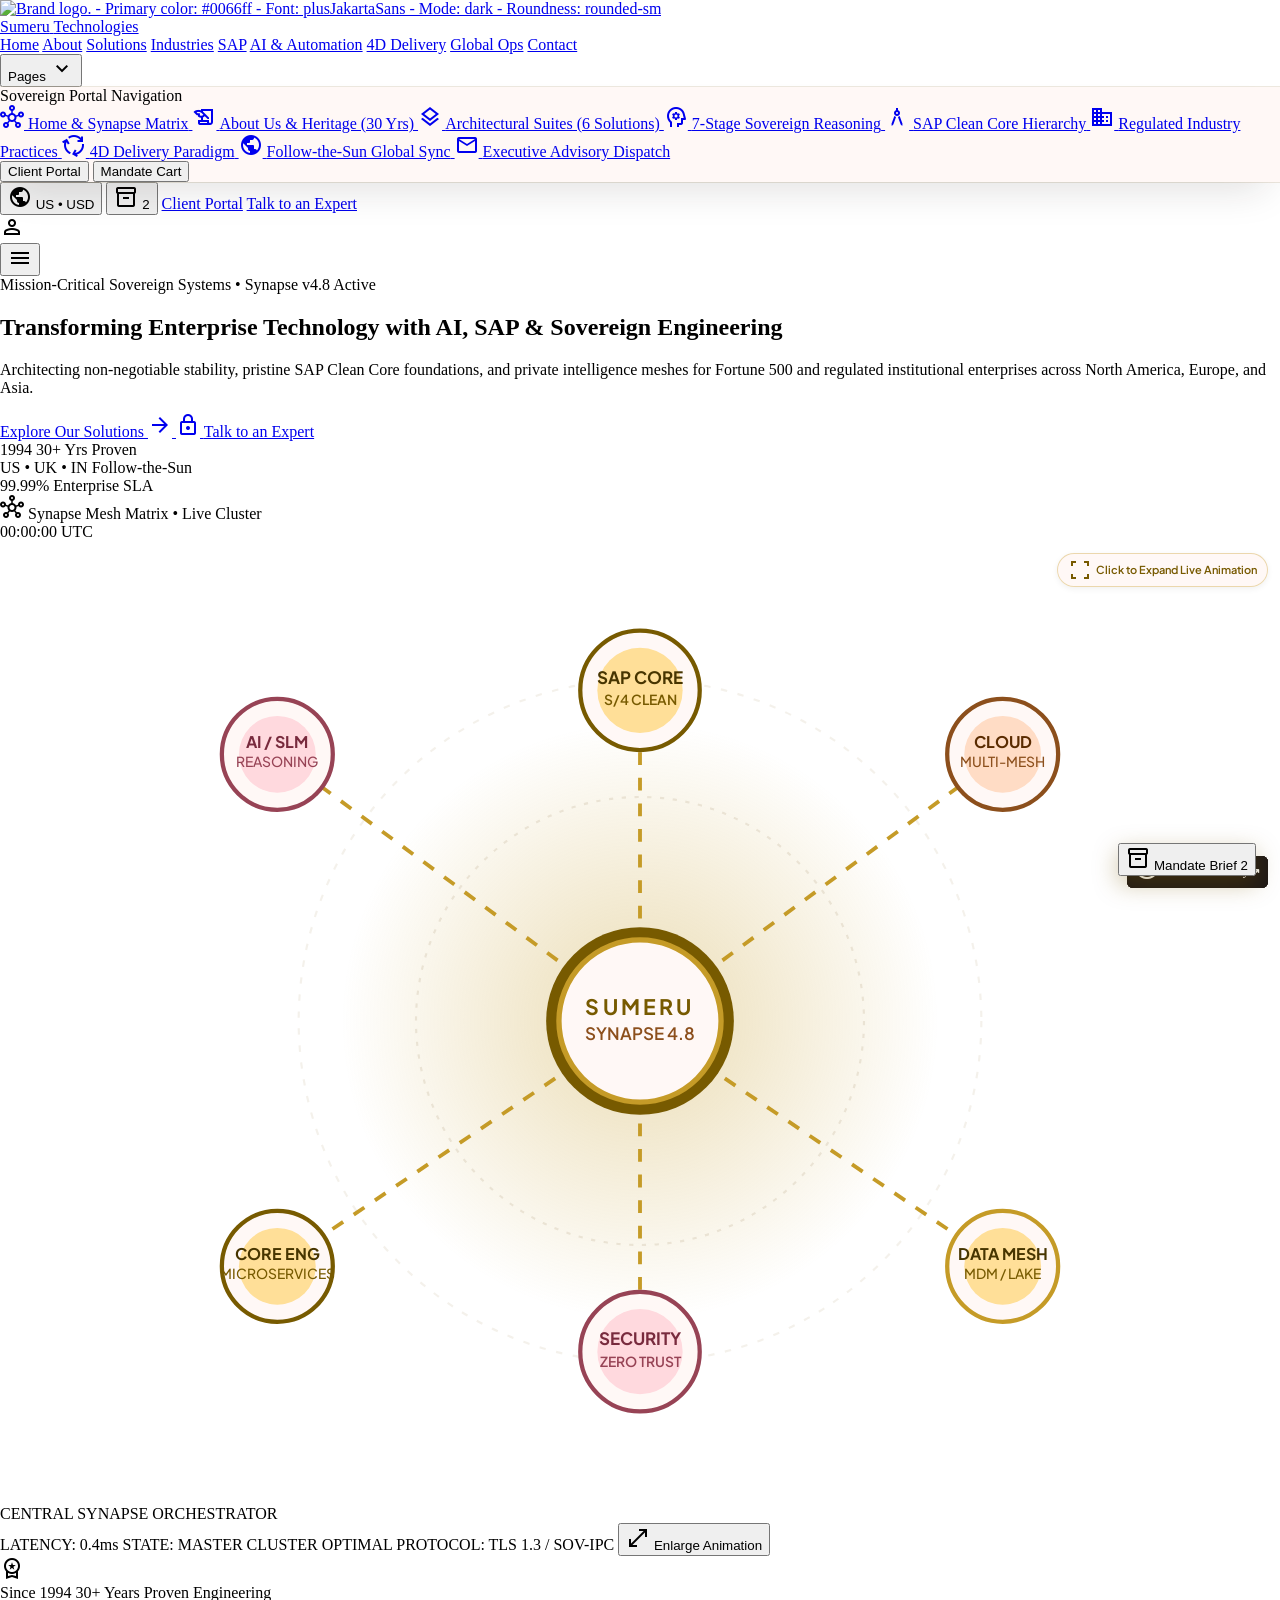
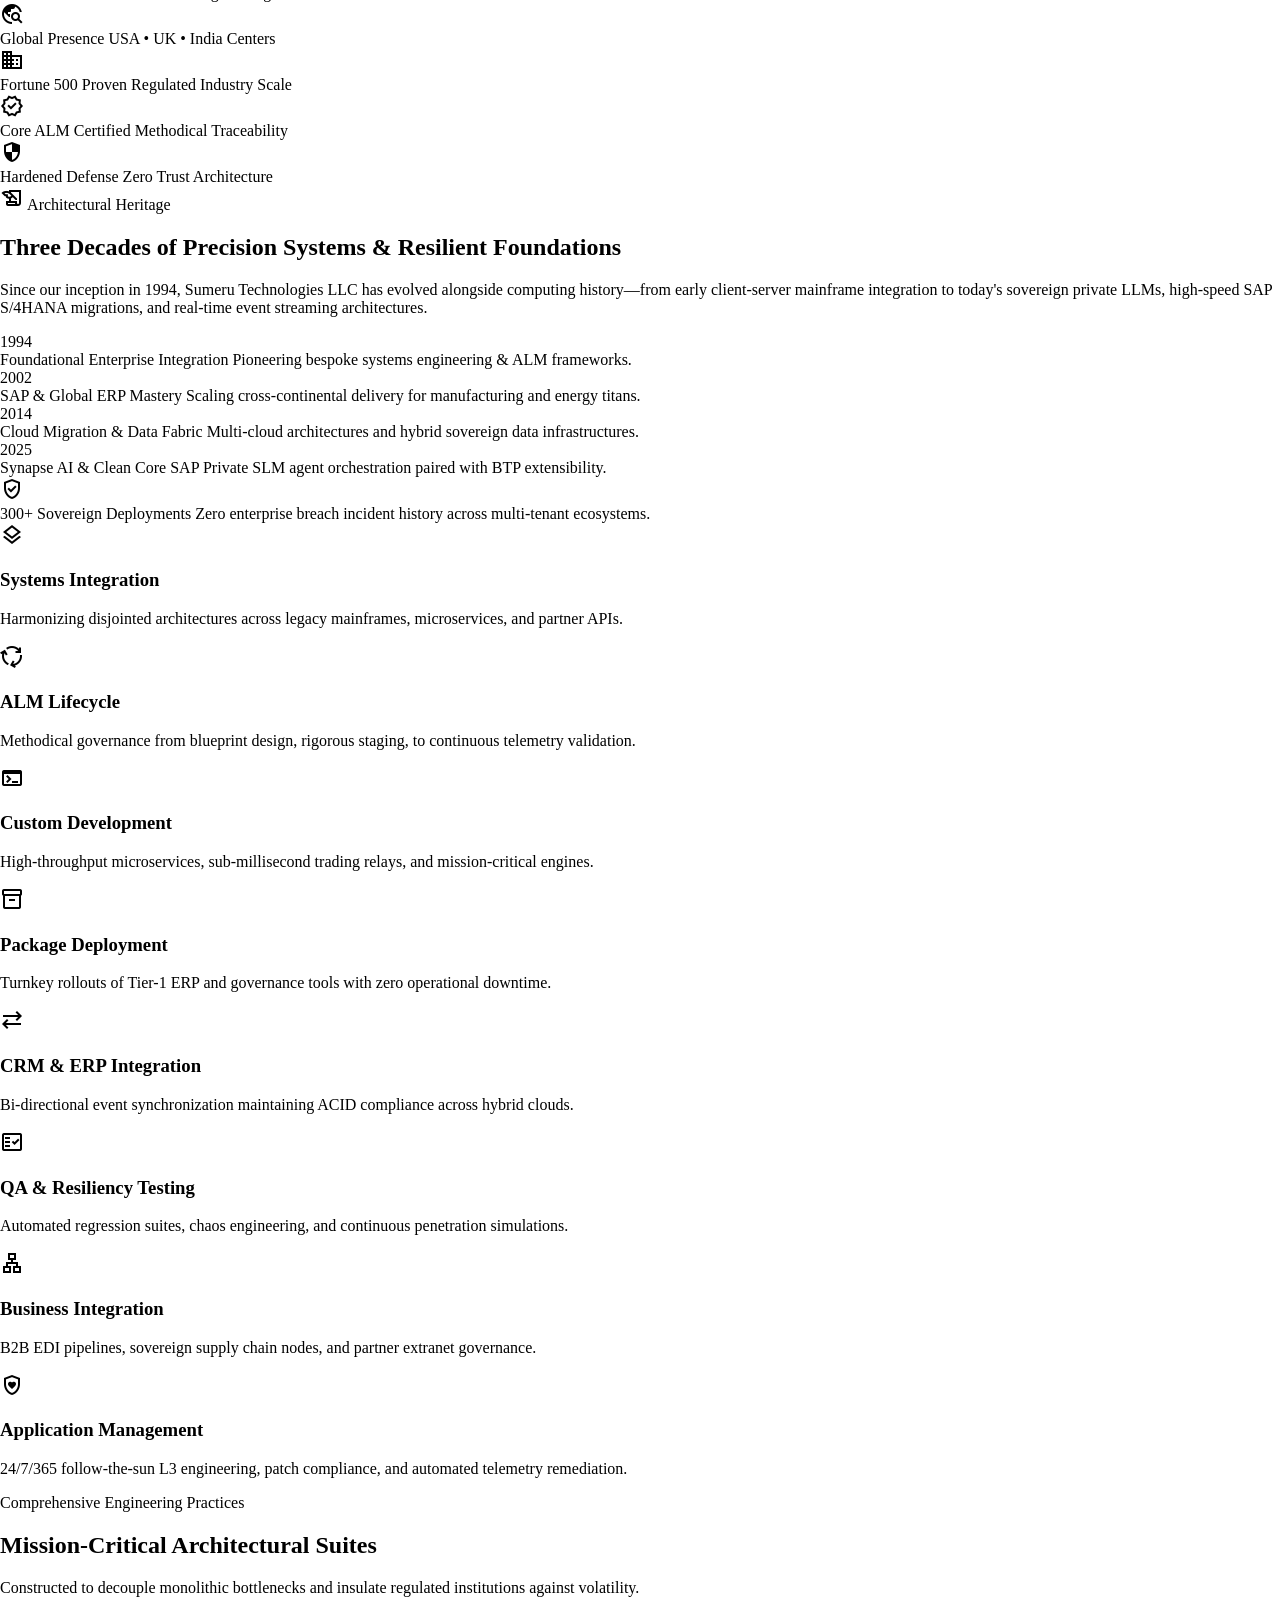
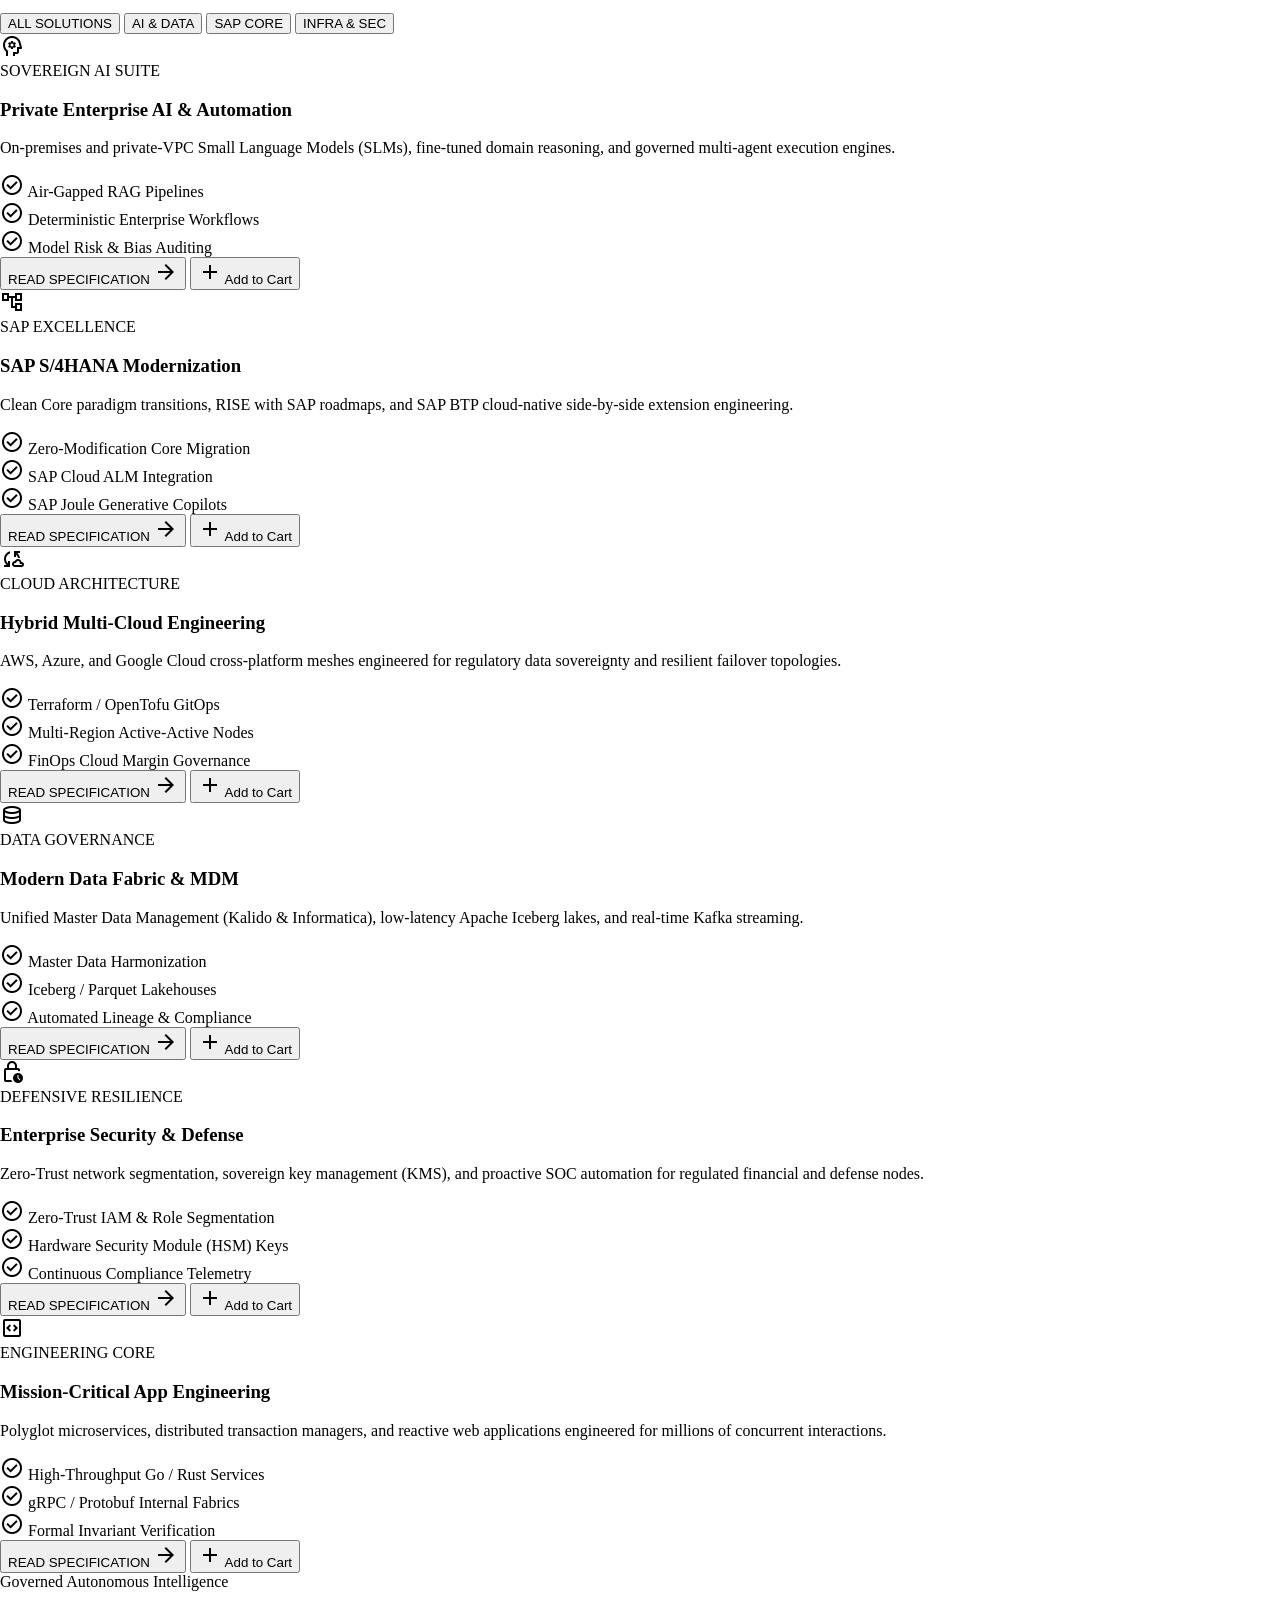
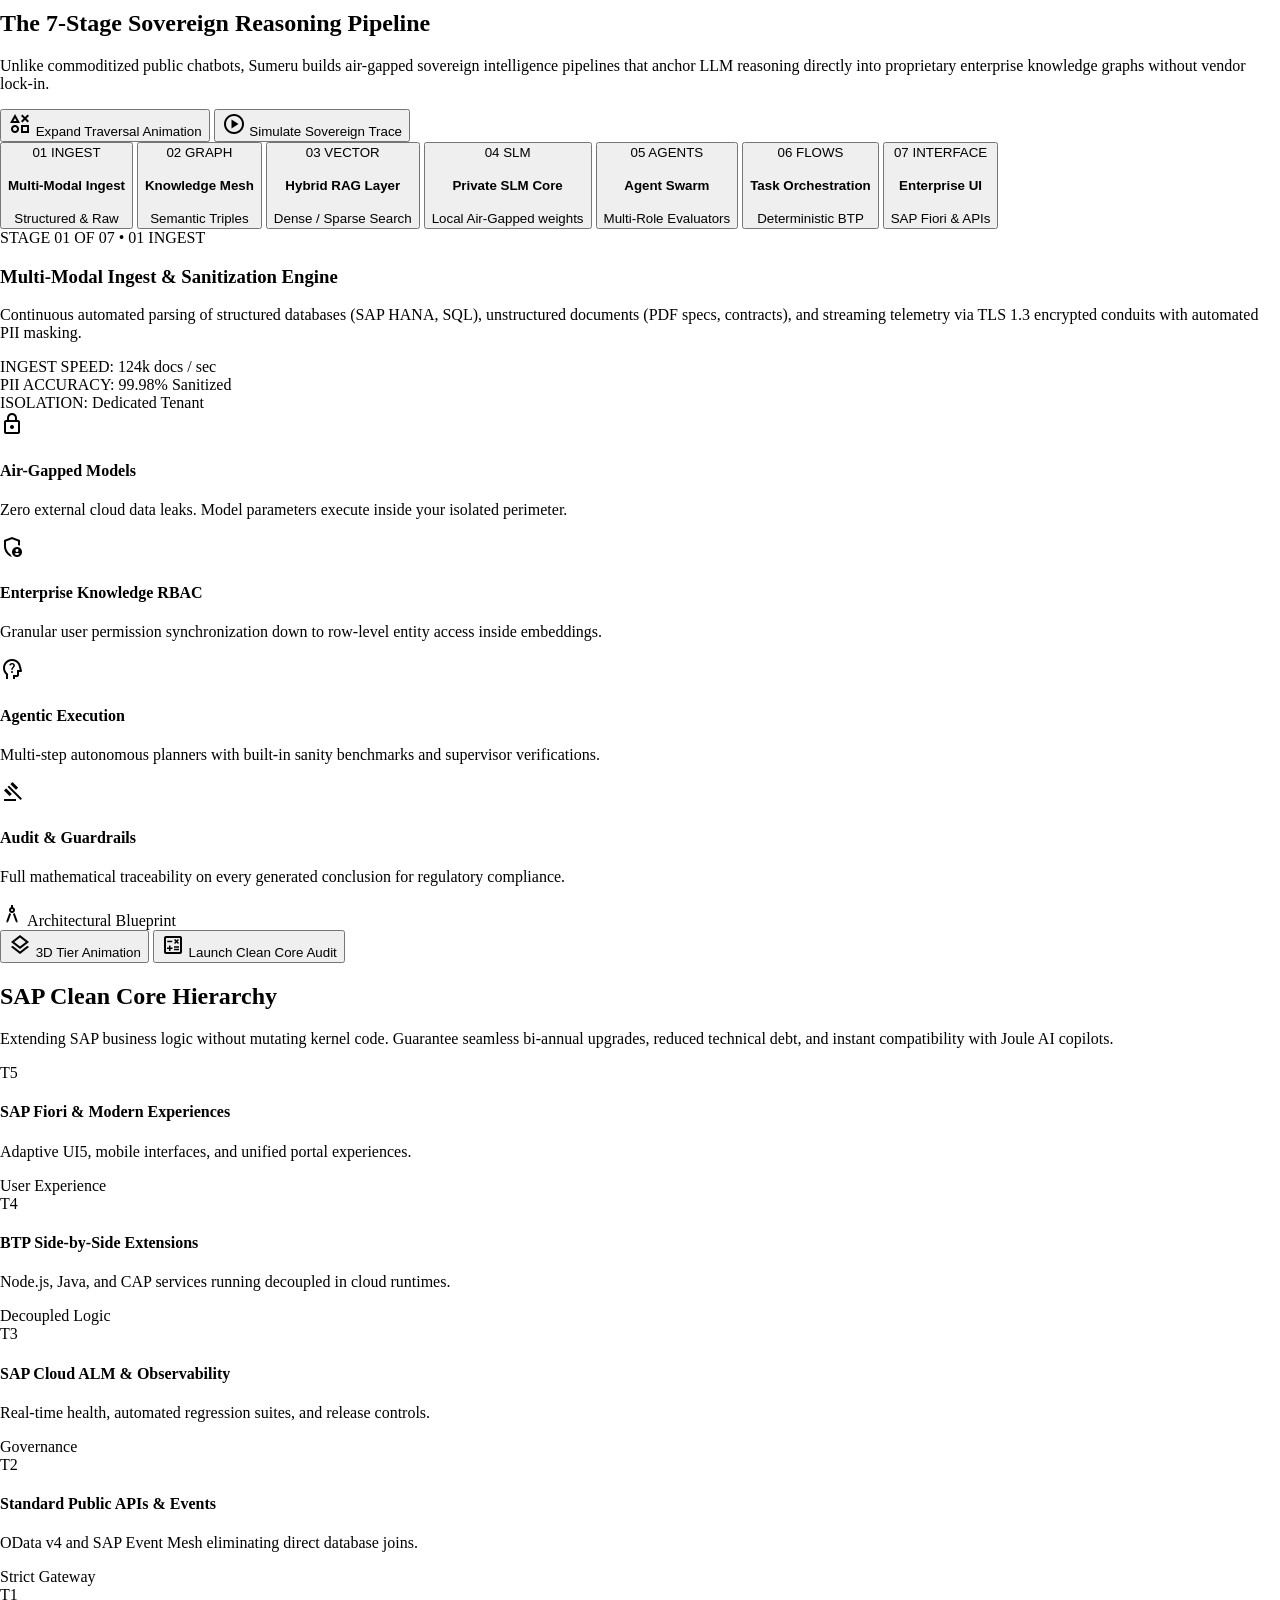
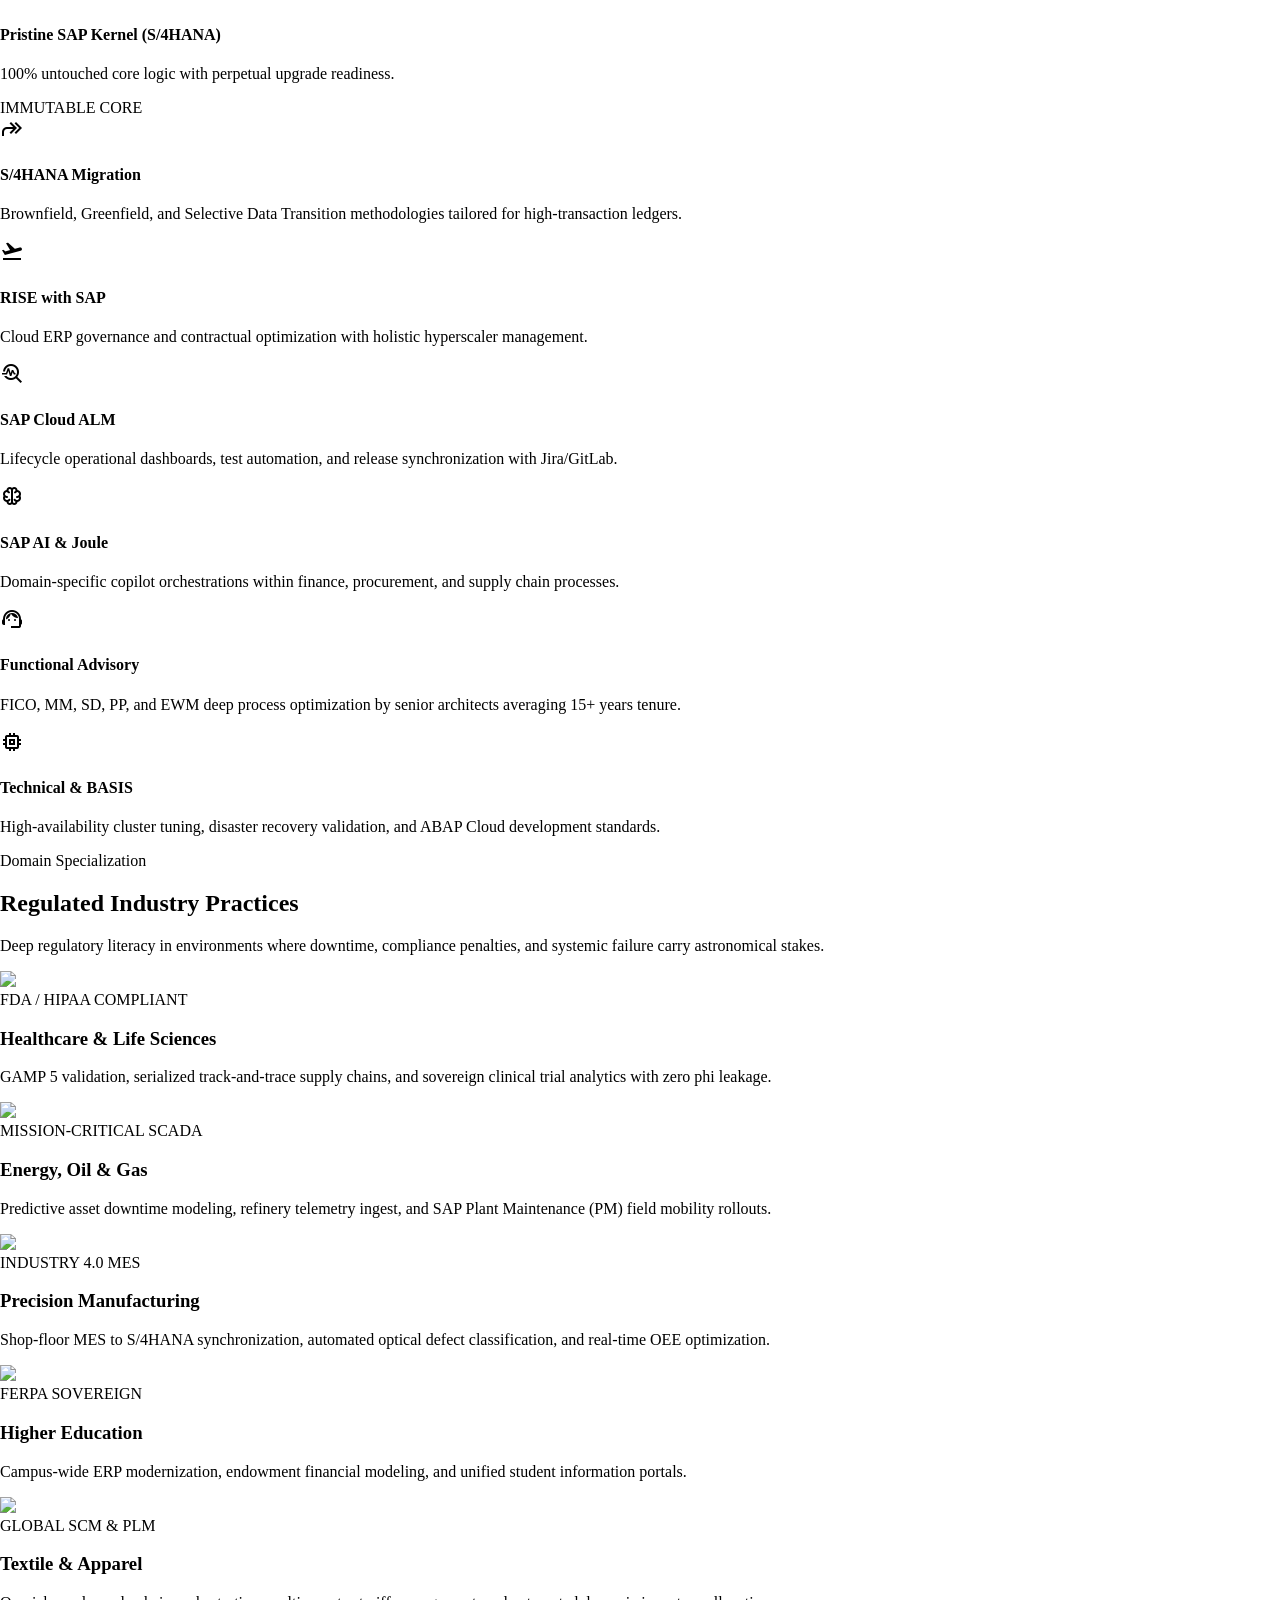
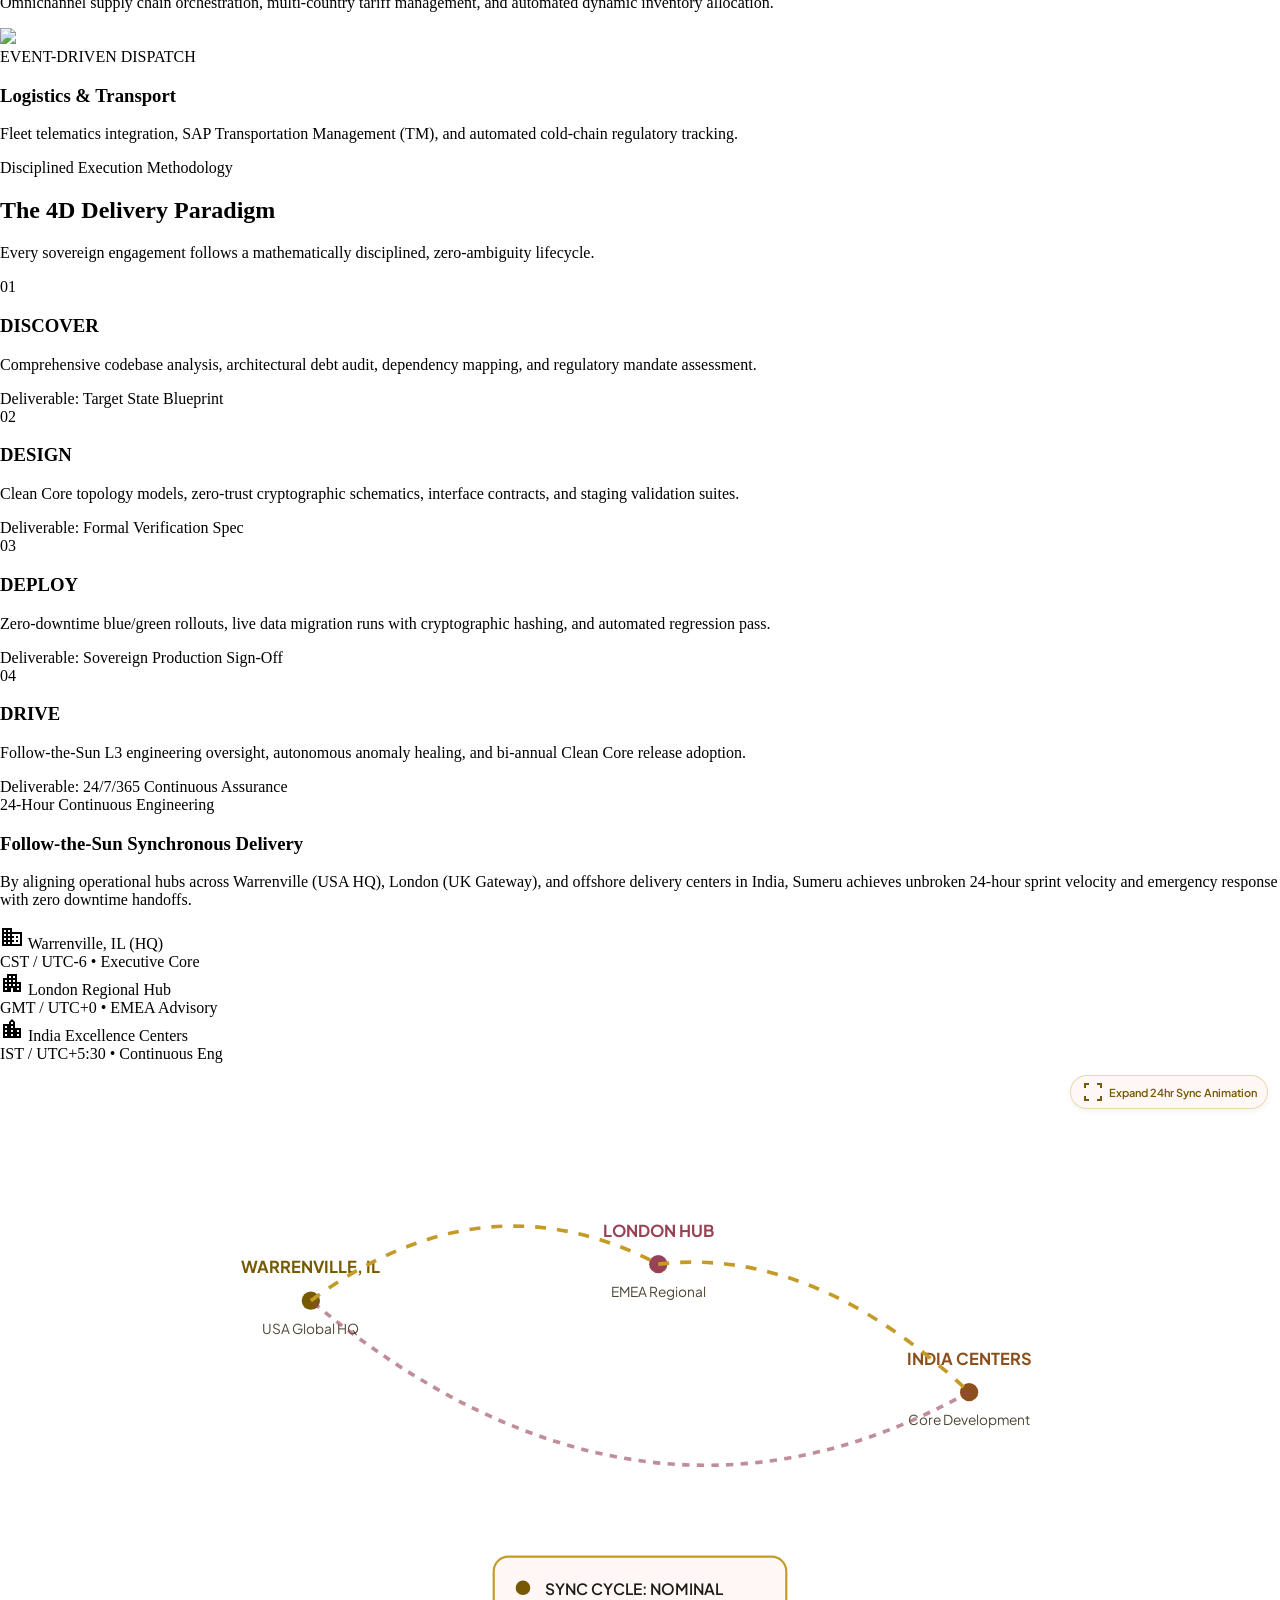
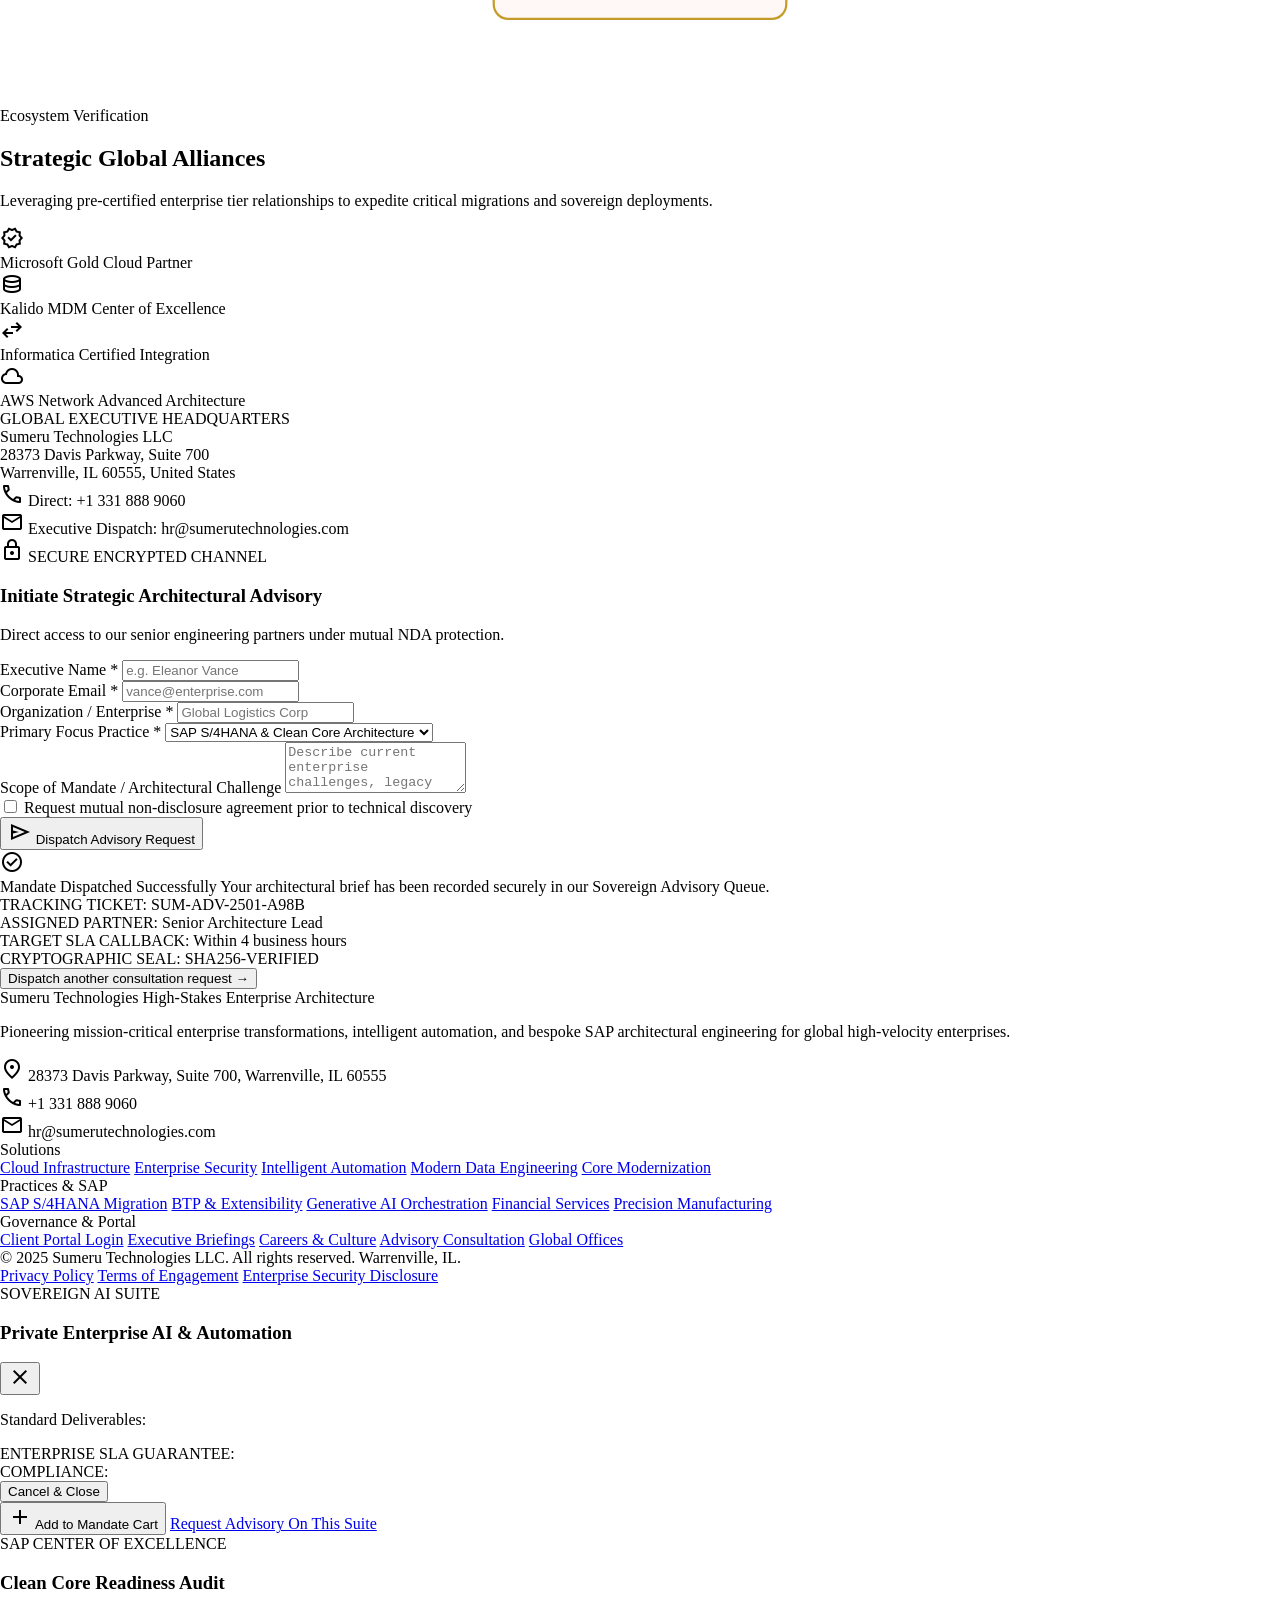
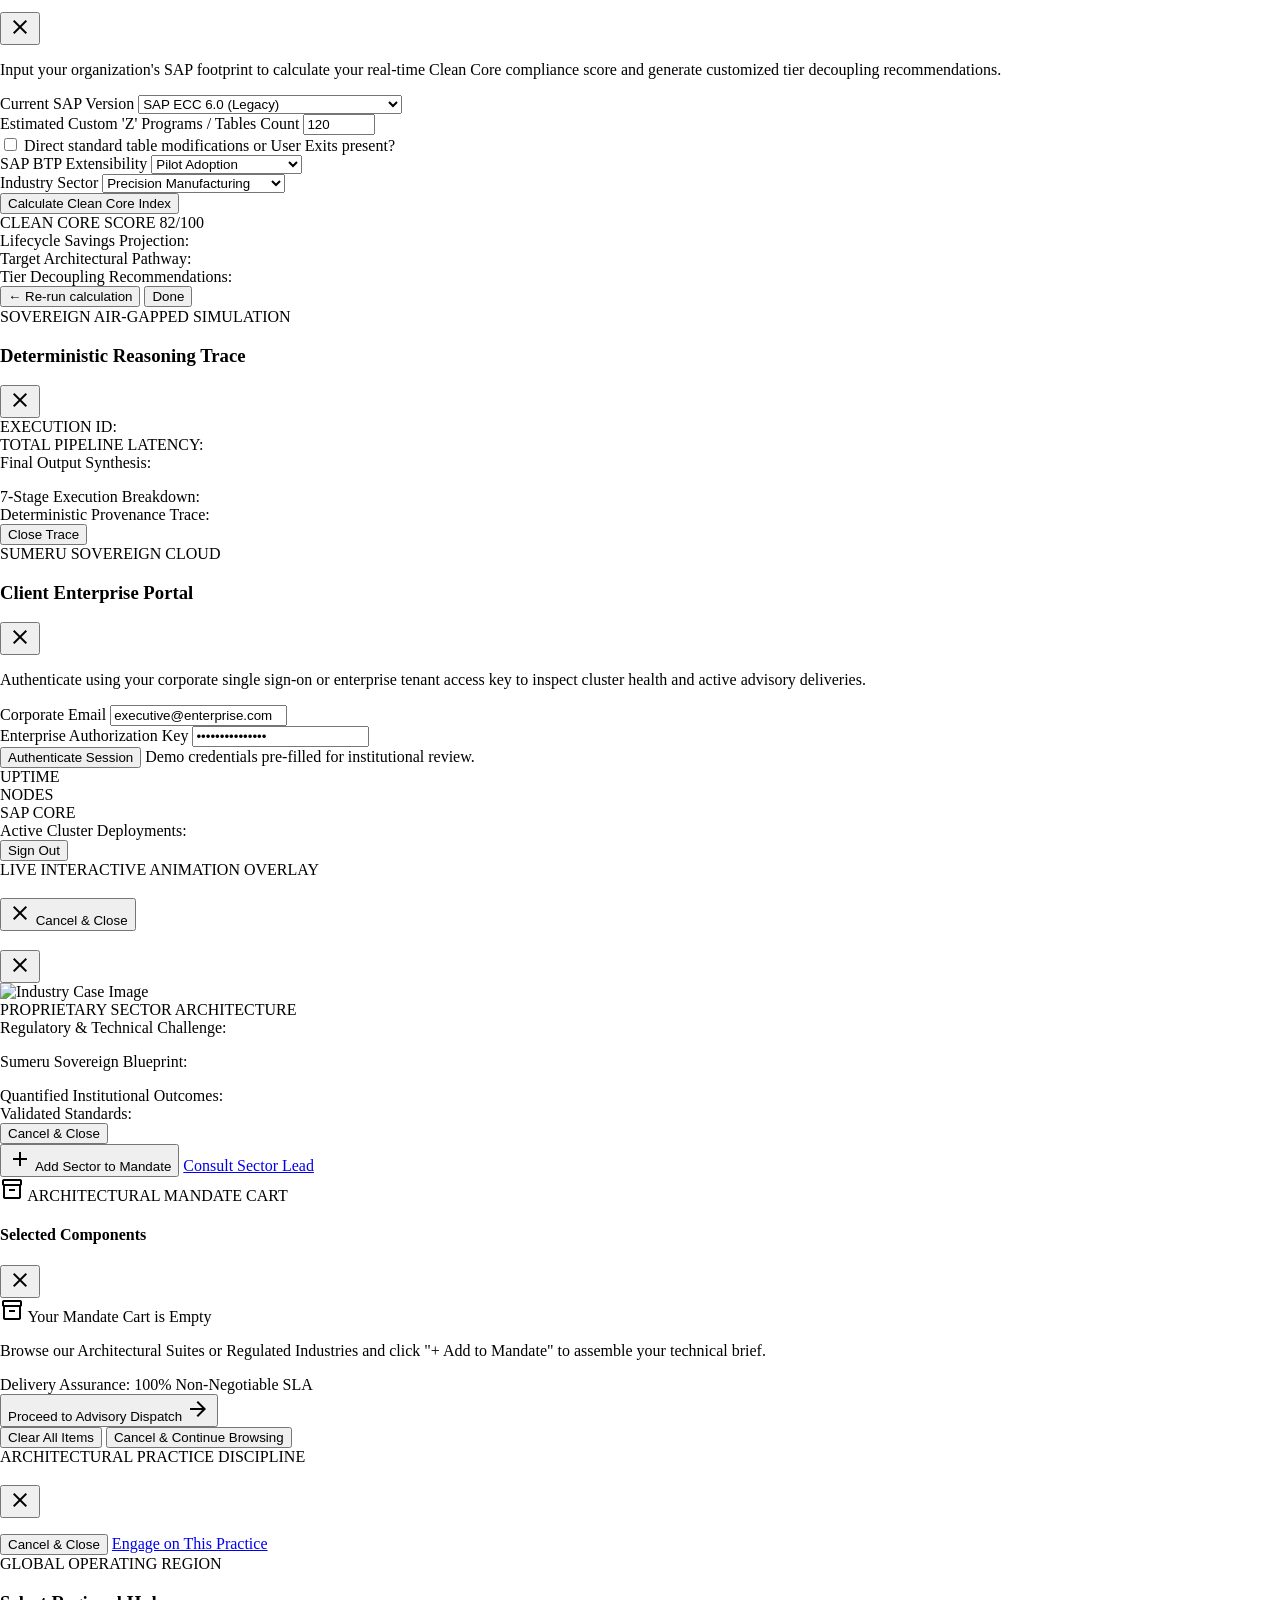
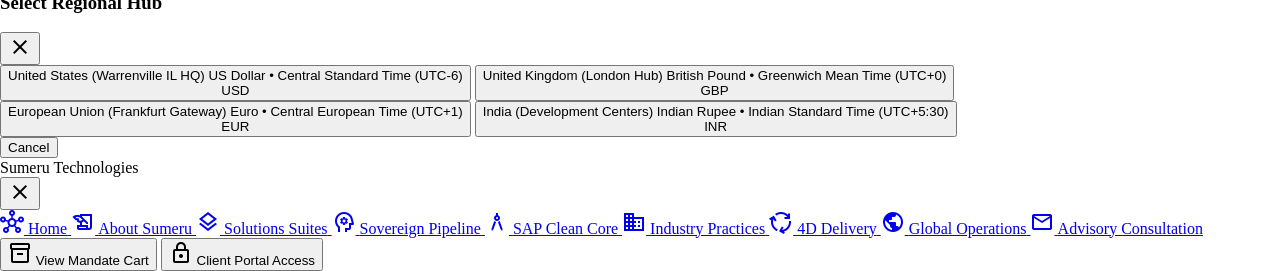
==== index.html @ 7294b19c "feat: complete corporate content enrichment, interactive vertical card system, security hardening, a" ====
<!DOCTYPE html>
<html lang="en">
<head>
  <meta charset="utf-8"/>
  <meta content="width=device-width, initial-scale=1.0" name="viewport"/>
  <meta content="web_standard" name="shell-type"/>
  <title>Sumeru Technologies LLC | Enterprise Advisory &amp; Architecture</title>
  <link href="https://fonts.googleapis.com" rel="preconnect"/>
  <link crossorigin="" href="https://fonts.gstatic.com" rel="preconnect"/>
  <link href="https://fonts.googleapis.com/css2?family=Newsreader:ital,opsz,wght@0,6..72,400..700;1,6..72,400..700&amp;family=Plus+Jakarta+Sans:wght@300;400;500;600;700&amp;display=swap" rel="stylesheet"/>
  <link href="https://fonts.googleapis.com/css2?family=Material+Symbols+Outlined:opsz,wght,FILL,GRAD@20..48,100..700,0..1,-50..200" rel="stylesheet"/>
  <link href="https://fonts.googleapis.com/css2?family=Material+Symbols+Outlined:wght,FILL@100..700,0..1&amp;display=swap" rel="stylesheet"/>
  <style>
    @layer base {
      html, body { margin: 0; padding: 0; }
      body { overscroll-behavior: none; }
      main > :first-child { margin-top: 0 !important; }
      main > :last-child { margin-bottom: 0 !important; }
    }
    ::-webkit-scrollbar { display: none; }
  </style>
  <script src="https://cdn.tailwindcss.com"></script>
  <script id="tailwind-config">
    tailwind.config = {
      darkMode: "class",
      theme: {
        extend: {
          colors: {
            "on-secondary": "#ffffff",
            "primary-fixed-dim": "#eec14b",
            "inverse-surface": "#352f2d",
            "primary": "#775a00",
            "background": "#fff8f6",
            "outline": "#807663",
            "surface-container": "#f7ebe8",
            "surface-tint": "#775a00",
            "on-primary-container": "#473500",
            "secondary-fixed-dim": "#ffb2be",
            "on-tertiary-container": "#5a2b00",
            "tertiary": "#8c4f1c",
            "secondary-fixed": "#ffd9de",
            "on-surface": "#201a18",
            "on-secondary-fixed-variant": "#7a2c3e",
            "on-primary": "#ffffff",
            "on-secondary-fixed": "#3f0015",
            "on-surface-variant": "#4e4635",
            "inverse-on-surface": "#faeeea",
            "on-error": "#ffffff",
            "on-background": "#201a18",
            "surface-container-highest": "#ebe0dc",
            "surface-container-high": "#f1e6e2",
            "error": "#ba1a1a",
            "surface-container-lowest": "#ffffff",
            "on-error-container": "#93000a",
            "on-tertiary": "#ffffff",
            "surface-container-low": "#fdf1ed",
            "on-primary-fixed": "#251a00",
            "secondary-container": "#fd95a8",
            "tertiary-fixed-dim": "#ffb783",
            "on-primary-fixed-variant": "#5a4300",
            "inverse-primary": "#eec14b",
            "tertiary-fixed": "#ffdcc5",
            "primary-fixed": "#ffdf98",
            "surface-variant": "#ebe0dc",
            "tertiary-container": "#db8f57",
            "outline-variant": "#d1c5af",
            "surface-bright": "#fff8f6",
            "surface": "#fff8f6",
            "error-container": "#ffdad6",
            "on-tertiary-fixed": "#301400",
            "on-secondary-container": "#782a3d",
            "secondary": "#974355",
            "surface-dim": "#e3d8d4",
            "primary-container": "#c59b27",
            "on-tertiary-fixed-variant": "#6f3804"
          },
          borderRadius: {
            DEFAULT: "0.125rem",
            lg: "0.25rem",
            xl: "0.5rem",
            full: "0.75rem"
          },
          spacing: {
            "margin-sm": "1rem",
            "space-xl": "2.5rem",
            "gutter": "1.5rem",
            "space-xs": "0.25rem",
            "gutter-sm": "1rem",
            "margin-lg": "4rem",
            "space-sm": "0.5rem",
            "margin": "2rem",
            "space-md": "1rem",
            "space-lg": "1.5rem",
            "gutter-lg": "2rem"
          },
          fontFamily: {
            "label-sm": ["Plus Jakarta Sans"],
            "body-sm": ["Plus Jakarta Sans"],
            "body-md": ["Plus Jakarta Sans"],
            "headline-sm": ["Plus Jakarta Sans"],
            "display-lg-mobile": ["Newsreader"],
            "body-lg": ["Plus Jakarta Sans"],
            "label-md": ["Plus Jakarta Sans"],
            "headline-md": ["Newsreader"],
            "display-lg": ["Newsreader"],
            "headline-xl-mobile": ["Newsreader"],
            "label-lg": ["Plus Jakarta Sans"],
            "headline-xl": ["Newsreader"]
          },
          fontSize: {
            "label-sm": ["0.6875rem", { lineHeight: "0.875rem", letterSpacing: "0.08em", fontWeight: "700" }],
            "body-sm": ["0.875rem", { lineHeight: "1.25rem", letterSpacing: "0.005em", fontWeight: "400" }],
            "body-md": ["1rem", { lineHeight: "1.5rem", letterSpacing: "0em", fontWeight: "400" }],
            "headline-sm": ["1.25rem", { lineHeight: "1.75rem", letterSpacing: "-0.005em", fontWeight: "600" }],
            "display-lg-mobile": ["2.25rem", { lineHeight: "2.75rem", letterSpacing: "-0.01em", fontWeight: "500" }],
            "body-lg": ["1.125rem", { lineHeight: "1.75rem", letterSpacing: "0em", fontWeight: "400" }],
            "label-md": ["0.75rem", { lineHeight: "1rem", letterSpacing: "0.06em", fontWeight: "600" }],
            "headline-md": ["1.75rem", { lineHeight: "2.25rem", letterSpacing: "-0.01em", fontWeight: "500" }],
            "display-lg": ["3.5rem", { lineHeight: "4rem", letterSpacing: "-0.02em", fontWeight: "500" }],
            "headline-xl-mobile": ["1.75rem", { lineHeight: "2.25rem", letterSpacing: "-0.01em", fontWeight: "600" }],
            "label-lg": ["0.875rem", { lineHeight: "1.25rem", letterSpacing: "0.02em", fontWeight: "600" }],
            "headline-xl": ["2.5rem", { lineHeight: "3rem", letterSpacing: "-0.015em", fontWeight: "600" }]
          }
        }
      }
    };
  </script>
    <link rel="stylesheet" href="/static/css/custom.css" onerror="this.onerror=null;this.href='../app/static/css/custom.css';"/>
  <link rel="stylesheet" href="app/static/css/custom.css" onerror="this.onerror=null;"/>
</head>
<body class="bg-surface font-body-md text-body-md text-on-surface antialiased">

<!-- HEADER -->
<header class="fixed top-0 left-0 w-full z-50 bg-surface/90 backdrop-blur-xl shadow-[0_1px_8px_rgba(0,0,0,0.04)]">
  <div class="h-20 w-full px-margin-sm lg:px-margin-lg flex items-center justify-between gap-space-md">
    <a href="#" class="flex items-center gap-space-md shrink-0">
      <img alt="Brand logo. - Primary color: #0066ff - Font: plusJakartaSans - Mode: dark - Roundness: rounded-sm" class="h-8 w-auto object-contain" src="https://lh3.googleusercontent.com/aida/[base64]"/>
      <div class="flex flex-col">
        <span class="font-headline-sm text-headline-sm tracking-tight text-on-surface uppercase">Sumeru</span>
        <span class="font-label-sm text-label-sm text-tertiary tracking-widest uppercase">Technologies</span>
      </div>
    </a>
    <nav class="hidden xl:flex items-center gap-space-sm" data-active-classes="bg-primary-container text-on-primary-container rounded-lg">
      <a class="px-space-sm py-space-xs font-label-lg text-label-lg text-on-surface-variant hover:text-on-surface transition-colors cursor-pointer" data-path="home" href="#">Home</a>
      <a class="px-space-sm py-space-xs font-label-lg text-label-lg text-on-surface-variant hover:text-on-surface transition-colors cursor-pointer" data-path="about-sumeru" href="#about-sumeru">About</a>
      <a class="px-space-sm py-space-xs font-label-lg text-label-lg text-on-surface-variant hover:text-on-surface transition-colors cursor-pointer" data-path="enterprise-solutions" href="#architectural-suites">Solutions</a>
      <a class="px-space-sm py-space-xs font-label-lg text-label-lg text-on-surface-variant hover:text-on-surface transition-colors cursor-pointer" data-path="industry-practices" href="#industry-practices">Industries</a>
      <a class="px-space-sm py-space-xs font-label-lg text-label-lg text-on-surface-variant hover:text-on-surface transition-colors cursor-pointer" data-path="sap-architecture" href="#sap-architecture">SAP</a>
      <a class="px-space-sm py-space-xs font-label-lg text-label-lg text-on-surface-variant hover:text-on-surface transition-colors cursor-pointer" data-path="ai-and-automation" href="#sovereign-pipeline">AI &amp; Automation</a>
      <a class="px-space-sm py-space-xs font-label-lg text-label-lg text-on-surface-variant hover:text-on-surface transition-colors cursor-pointer" data-path="executive-insights" href="#delivery-framework">4D Delivery</a>
      <a class="px-space-sm py-space-xs font-label-lg text-label-lg text-on-surface-variant hover:text-on-surface transition-colors cursor-pointer" data-path="careers-global" href="#global-sync">Global Ops</a>
      <a class="px-space-sm py-space-xs font-label-lg text-label-lg text-on-surface-variant hover:text-on-surface transition-colors cursor-pointer" data-path="contact-headquarters" href="#executive-dispatch">Contact</a>

      <!-- Pages Option Dropdown -->
      <div class="relative">
        <button id="pages-dropdown-btn" type="button" class="inline-flex items-center gap-0.5 px-space-sm py-space-xs font-label-lg text-label-lg text-on-surface-variant hover:text-on-surface transition-colors cursor-pointer">
          <span>Pages</span>
          <span class="material-symbols-outlined text-[16px]">expand_more</span>
        </button>
        <div id="pages-dropdown-menu" class="hidden absolute top-full left-0 mt-2 w-80 rounded-2xl glass-dropdown p-space-sm flex flex-col gap-1 z-50 animate-fade-in shadow-2xl">
          <div class="px-space-xs py-1 border-b border-outline-variant/30 text-[10px] uppercase font-bold tracking-widest text-tertiary">
            Sovereign Portal Navigation
          </div>
          <a href="#" class="px-space-xs py-1.5 rounded-lg hover:bg-surface-container flex items-center gap-space-xs text-body-sm text-on-surface font-semibold" data-path="home">
            <span class="material-symbols-outlined text-primary text-[18px]">hub</span>
            <span>Home &amp; Synapse Matrix</span>
          </a>
          <a href="#about-sumeru" class="px-space-xs py-1.5 rounded-lg hover:bg-surface-container flex items-center gap-space-xs text-body-sm text-on-surface font-semibold" data-path="about-sumeru">
            <span class="material-symbols-outlined text-secondary text-[18px]">history_edu</span>
            <span>About Us &amp; Heritage (30 Yrs)</span>
          </a>
          <a href="#architectural-suites" class="px-space-xs py-1.5 rounded-lg hover:bg-surface-container flex items-center gap-space-xs text-body-sm text-on-surface font-semibold" data-path="enterprise-solutions">
            <span class="material-symbols-outlined text-tertiary text-[18px]">layers</span>
            <span>Architectural Suites (6 Solutions)</span>
          </a>
          <a href="#sovereign-pipeline" class="px-space-xs py-1.5 rounded-lg hover:bg-surface-container flex items-center gap-space-xs text-body-sm text-on-surface font-semibold" data-path="ai-and-automation">
            <span class="material-symbols-outlined text-primary text-[18px]">psychology</span>
            <span>7-Stage Sovereign Reasoning</span>
          </a>
          <a href="#sap-architecture" class="px-space-xs py-1.5 rounded-lg hover:bg-surface-container flex items-center gap-space-xs text-body-sm text-on-surface font-semibold" data-path="sap-architecture">
            <span class="material-symbols-outlined text-secondary text-[18px]">architecture</span>
            <span>SAP Clean Core Hierarchy</span>
          </a>
          <a href="#industry-practices" class="px-space-xs py-1.5 rounded-lg hover:bg-surface-container flex items-center gap-space-xs text-body-sm text-on-surface font-semibold" data-path="industry-practices">
            <span class="material-symbols-outlined text-tertiary text-[18px]">domain</span>
            <span>Regulated Industry Practices</span>
          </a>
          <a href="#delivery-framework" class="px-space-xs py-1.5 rounded-lg hover:bg-surface-container flex items-center gap-space-xs text-body-sm text-on-surface font-semibold" data-path="executive-insights">
            <span class="material-symbols-outlined text-primary text-[18px]">cycle</span>
            <span>4D Delivery Paradigm</span>
          </a>
          <a href="#global-sync" class="px-space-xs py-1.5 rounded-lg hover:bg-surface-container flex items-center gap-space-xs text-body-sm text-on-surface font-semibold" data-path="careers-global">
            <span class="material-symbols-outlined text-secondary text-[18px]">public</span>
            <span>Follow-the-Sun Global Sync</span>
          </a>
          <a href="#executive-dispatch" class="px-space-xs py-1.5 rounded-lg hover:bg-surface-container flex items-center gap-space-xs text-body-sm text-on-surface font-semibold" data-path="contact-headquarters">
            <span class="material-symbols-outlined text-tertiary text-[18px]">mail</span>
            <span>Executive Advisory Dispatch</span>
          </a>
          <div class="pt-1 mt-1 border-t border-outline-variant/30 flex items-center justify-between text-[11px]">
            <button type="button" onclick="PortalController.openModal()" class="text-primary font-bold hover:underline cursor-pointer">Client Portal</button>
            <button type="button" onclick="openMandateCart()" class="text-secondary font-bold hover:underline cursor-pointer">Mandate Cart</button>
          </div>
        </div>
      </div>
    </nav>
    <div class="flex items-center gap-space-sm shrink-0">
      <!-- Currency & Region Switcher Modal Trigger -->
      <button type="button" onclick="openRegionModal()" class="hidden sm:flex items-center gap-space-xs px-space-sm py-space-xs rounded-lg bg-surface-container text-on-surface-variant hover:text-on-surface transition-colors cursor-pointer" title="Switch Region & Currency">
        <span class="material-symbols-outlined text-[16px] text-tertiary">public</span>
        <span class="font-label-sm text-label-sm uppercase tracking-wider region-currency-label">US • USD</span>
      </button>

      <!-- Solution Mandate Cart Trigger -->
      <button type="button" onclick="openMandateCart()" class="relative p-2 rounded-xl bg-surface-container text-on-surface-variant hover:text-on-surface transition-colors cursor-pointer" title="View Architectural Mandate Cart">
        <span class="material-symbols-outlined text-[20px]">inventory_2</span>
        <span class="cart-count-badge absolute -top-1 -right-1 w-4 h-4 rounded-full bg-secondary text-on-secondary text-[10px] font-bold flex items-center justify-center">2</span>
      </button>

      <a class="hidden md:inline-flex items-center px-space-sm py-space-xs font-label-md text-label-md text-tertiary hover:text-on-surface transition-colors cursor-pointer" data-path="client-portal-access" href="#" onclick="PortalController.openModal()">Client Portal</a>
      <a class="inline-flex items-center px-space-md py-space-xs rounded-xl bg-secondary text-on-secondary font-label-lg text-label-lg shadow-[0_2px_8px_rgba(151,67,85,0.25)] hover:bg-secondary-container hover:text-on-secondary-container transition-all cursor-pointer" data-path="talk-to-an-expert" href="#executive-dispatch">Talk to an Expert</a>
      <div class="w-8 h-8 rounded-full bg-primary flex items-center justify-center cursor-pointer" onclick="PortalController.openModal()" title="Executive Profile / Portal Access">
        <span class="material-symbols-outlined text-on-primary text-[18px]">person</span>
      </div>

      <!-- Responsive Mobile Drawer Toggle -->
      <button type="button" onclick="NavigationController.toggleMobileDrawer()" class="xl:hidden p-2 rounded-xl bg-surface-container text-on-surface hover:bg-surface-container-high transition-colors cursor-pointer" title="Open Navigation Menu">
        <span class="material-symbols-outlined text-[24px]">menu</span>
      </button>
    </div>
  </div>
</header>

<main class="w-full pt-20 bg-surface">
  <div class="flex flex-col w-full">
    <style>
      @keyframes pulseGlow {
        0%, 100% { opacity: 0.35; transform: scale(1); }
        50% { opacity: 0.85; transform: scale(1.08); }
      }
      @keyframes dashStream {
        to { stroke-dashoffset: -40; }
      }
      @keyframes nodeFloatA {
        0%, 100% { transform: translate(0, 0); }
        50% { transform: translate(0, -6px); }
      }
      @keyframes nodeFloatB {
        0%, 100% { transform: translate(0, 0); }
        50% { transform: translate(0, 6px); }
      }
      @keyframes shimmerSheen {
        0% { transform: translateX(-150%) rotate(25deg); }
        100% { transform: translateX(250%) rotate(25deg); }
      }
      .animate-pulse-glow { animation: pulseGlow 4s ease-in-out infinite; }
      .animate-dash-stream { stroke-dasharray: 6 6; animation: dashStream 2.4s linear infinite; }
      .animate-float-a { animation: nodeFloatA 5s ease-in-out infinite; }
      .animate-float-b { animation: nodeFloatB 6s ease-in-out infinite; }
      .sheen-layer::after {
        content: '';
        position: absolute;
        top: -50%;
        left: -50%;
        width: 200%;
        height: 200%;
        background: linear-gradient(60deg, transparent 40%, rgba(255, 255, 255, 0.4) 50%, transparent 60%);
        transform: translateX(-150%) rotate(25deg);
        transition: none;
      }
      .sheen-layer:hover::after {
        animation: shimmerSheen 1.2s cubic-bezier(0.4, 0, 0.2, 1);
      }
      @media (prefers-reduced-motion: reduce) {
        .animate-pulse-glow, .animate-dash-stream, .animate-float-a, .animate-float-b, .sheen-layer:hover::after {
          animation: none !important;
        }
      }
    </style>

    <!-- 1. HERO & SYNAPSE CORE TOPOLOGY -->
    <section class="w-full px-margin-sm lg:px-margin-lg py-space-xl">
      <div class="grid grid-cols-1 lg:grid-cols-12 gap-gutter-lg items-center">
        <!-- Hero Narrative (Left) -->
        <div class="lg:col-span-6 flex flex-col gap-space-md">
          <!-- Live Mission Badge -->
          <div class="inline-flex items-center gap-space-xs px-space-md py-space-xs rounded-full bg-surface-container-low shadow-sm w-fit">
            <span class="w-2.5 h-2.5 rounded-full bg-primary-container animate-ping"></span>
            <span class="w-2 h-2 rounded-full bg-primary -ml-3"></span>
            <span class="font-label-sm text-label-sm text-tertiary uppercase tracking-widest">Mission-Critical Sovereign Systems • Synapse v4.8 Active</span>
          </div>
          <!-- Headline -->
          <h1 class="font-headline-xl text-headline-xl lg:font-display-lg lg:text-display-lg text-on-surface tracking-tight leading-[1.08]">
            Transforming Enterprise Technology with <span class="italic font-headline-xl text-tertiary">AI, SAP &amp;</span> Sovereign Engineering
          </h1>
          <!-- Lead Paragraph -->
          <p class="font-body-lg text-body-lg text-on-surface-variant max-w-xl">
            Architecting non-negotiable stability, pristine SAP Clean Core foundations, and private intelligence meshes for Fortune 500 and regulated institutional enterprises across North America, Europe, and Asia.
          </p>
          <!-- CTA Cluster -->
          <div class="flex flex-wrap items-center gap-space-md pt-space-xs">
            <a class="relative overflow-hidden inline-flex items-center gap-space-xs px-space-lg py-space-md rounded-xl bg-primary-container text-on-primary-container font-label-lg text-label-lg shadow-md hover:bg-primary hover:text-on-primary transition-all sheen-layer" href="#architectural-suites">
              <span>Explore Our Solutions</span>
              <span class="material-symbols-outlined text-[18px]">arrow_forward</span>
            </a>
            <a class="relative overflow-hidden inline-flex items-center gap-space-xs px-space-lg py-space-md rounded-xl bg-secondary text-on-secondary font-label-lg text-label-lg shadow-md hover:bg-secondary-container hover:text-on-secondary-container transition-all sheen-layer" href="#executive-dispatch">
              <span class="material-symbols-outlined text-[18px]">lock</span>
              <span>Talk to an Expert</span>
            </a>
          </div>
          <!-- 3 Quantitative Metric Pillars -->
          <div class="grid grid-cols-3 gap-gutter-sm pt-space-md">
            <div class="p-space-sm rounded-xl bg-surface-container-low shadow-sm flex flex-col">
              <span class="font-headline-md text-headline-md text-primary font-semibold">1994</span>
              <span class="font-label-sm text-label-sm text-tertiary uppercase tracking-wider">30+ Yrs Proven</span>
            </div>
            <div class="p-space-sm rounded-xl bg-surface-container-low shadow-sm flex flex-col">
              <span class="font-headline-md text-headline-md text-secondary font-semibold">US • UK • IN</span>
              <span class="font-label-sm text-label-sm text-tertiary uppercase tracking-wider">Follow-the-Sun</span>
            </div>
            <div class="p-space-sm rounded-xl bg-surface-container-low shadow-sm flex flex-col">
              <span class="font-headline-md text-headline-md text-tertiary font-semibold">99.99%</span>
              <span class="font-label-sm text-label-sm text-tertiary uppercase tracking-wider">Enterprise SLA</span>
            </div>
          </div>
        </div>

        <!-- Synapse Core Interactive Topology (Right) -->
        <div class="lg:col-span-6 relative">
          <div class="relative w-full rounded-2xl bg-surface-container-low shadow-xl p-space-md overflow-hidden">
            <!-- Topology Header Bar -->
            <div class="flex items-center justify-between pb-space-sm">
              <div class="flex items-center gap-space-xs">
                <span class="material-symbols-outlined text-primary text-[20px]">hub</span>
                <span class="font-label-md text-label-md text-on-surface uppercase tracking-wider font-bold">Synapse Mesh Matrix • Live Cluster</span>
              </div>
              <div class="flex items-center gap-space-xs px-space-xs py-0.5 rounded bg-surface text-tertiary font-label-sm text-label-sm">
                <span class="w-1.5 h-1.5 rounded-full bg-primary-container"></span>
                <span id="topology-clock">00:00:00 UTC</span>
              </div>
            </div>
            <!-- Interactive SVG Topology Visualizer -->
            <div class="relative w-full aspect-[4/3] flex items-center justify-center bg-surface-container rounded-xl overflow-hidden animation-interactive-container">
              <!-- Expand Animation Badge -->
              <div class="animation-trigger-badge" onclick="openAnimationOverlay('synapse', TopologyController.currentNode)">
                <span class="material-symbols-outlined text-[14px]">fullscreen</span>
                <span>Click to Expand Live Animation</span>
              </div>
              <svg class="absolute inset-0 w-full h-full cursor-pointer" fill="none" viewbox="0 0 600 450" onclick="openAnimationOverlay('synapse', 'SUMERU_CORE')">
                <!-- Radial Gradient Defs -->
                <defs>
                  <radialgradient cx="50%" cy="50%" id="centerCoreGlow" r="50%">
                    <stop offset="0%" stop-color="#c59b27" stop-opacity="0.35"></stop>
                    <stop offset="100%" stop-color="#c59b27" stop-opacity="0"></stop>
                  </radialgradient>
                  <lineargradient id="streamGradA" x1="0%" x2="100%" y1="0%" y2="100%">
                    <stop offset="0%" stop-color="#c59b27" stop-opacity="0.9"></stop>
                    <stop offset="100%" stop-color="#974355" stop-opacity="0.3"></stop>
                  </lineargradient>
                </defs>
                <!-- Central Ambient Glow -->
                <circle class="animate-pulse-glow" cx="300" cy="225" fill="url(#centerCoreGlow)" r="140"></circle>
                <!-- Core Orbit Concentric Rings -->
                <circle cx="300" cy="225" r="160" stroke="#d1c5af" stroke-dasharray="3 5" stroke-opacity="0.25"></circle>
                <circle cx="300" cy="225" r="105" stroke="#d1c5af" stroke-dasharray="2 4" stroke-opacity="0.4"></circle>
                <!-- Stream Connectors -->
                <line class="animate-dash-stream" stroke="#c59b27" stroke-width="1.8" x1="300" x2="130" y1="225" y2="100"></line>
                <line class="animate-dash-stream" stroke="#c59b27" stroke-width="1.8" x1="300" x2="300" y1="225" y2="70"></line>
                <line class="animate-dash-stream" stroke="#c59b27" stroke-width="1.8" x1="300" x2="470" y1="225" y2="100"></line>
                <line class="animate-dash-stream" stroke="#c59b27" stroke-width="1.8" x1="300" x2="470" y1="225" y2="340"></line>
                <line class="animate-dash-stream" stroke="#c59b27" stroke-width="1.8" x1="300" x2="300" y1="225" y2="380"></line>
                <line class="animate-dash-stream" stroke="#c59b27" stroke-width="1.8" x1="300" x2="130" y1="225" y2="340"></line>
                <!-- Sumeru Core Hub Central -->
                <g class="cursor-pointer transition-transform hover:scale-105" onclick="inspectNode('SUMERU_CORE')">
                  <circle class="shadow-lg" cx="300" cy="225" fill="#775a00" r="44"></circle>
                  <circle cx="300" cy="225" fill="#fff8f6" r="38" stroke="#c59b27" stroke-width="2.5"></circle>
                  <text fill="#775a00" font-family="Plus Jakarta Sans" font-size="10" font-weight="700" letter-spacing="1.5" text-anchor="middle" x="300" y="222">SUMERU</text>
                  <text fill="#8c4f1c" font-family="Plus Jakarta Sans" font-size="8" font-weight="600" text-anchor="middle" x="300" y="234">SYNAPSE 4.8</text>
                </g>
                <!-- Peripheral Node 1: Sovereign AI Core -->
                <g class="animate-float-a cursor-pointer hover:opacity-90" onclick="inspectNode('AI_CORE')" onmouseover="inspectNode('AI_CORE')">
                  <circle cx="130" cy="100" fill="#fff8f6" r="26" stroke="#974355" stroke-width="2"></circle>
                  <circle cx="130" cy="100" fill="#ffd9de" r="18"></circle>
                  <text fill="#782a3d" font-family="Plus Jakarta Sans" font-size="7.5" font-weight="700" text-anchor="middle" x="130" y="97">AI / SLM</text>
                  <text fill="#974355" font-family="Plus Jakarta Sans" font-size="6.5" font-weight="500" text-anchor="middle" x="130" y="106">REASONING</text>
                </g>
                <!-- Peripheral Node 2: SAP Clean Core -->
                <g class="animate-float-b cursor-pointer hover:opacity-90" onclick="inspectNode('SAP_CORE')" onmouseover="inspectNode('SAP_CORE')">
                  <circle cx="300" cy="70" fill="#fff8f6" r="28" stroke="#775a00" stroke-width="2"></circle>
                  <circle cx="300" cy="70" fill="#ffdf98" r="20"></circle>
                  <text fill="#473500" font-family="Plus Jakarta Sans" font-size="8" font-weight="700" text-anchor="middle" x="300" y="67">SAP CORE</text>
                  <text fill="#775a00" font-family="Plus Jakarta Sans" font-size="6.5" font-weight="600" text-anchor="middle" x="300" y="77">S/4 CLEAN</text>
                </g>
                <!-- Peripheral Node 3: Hybrid Cloud Infra -->
                <g class="animate-float-a cursor-pointer hover:opacity-90" onclick="inspectNode('CLOUD_INFRA')" onmouseover="inspectNode('CLOUD_INFRA')">
                  <circle cx="470" cy="100" fill="#fff8f6" r="26" stroke="#8c4f1c" stroke-width="2"></circle>
                  <circle cx="470" cy="100" fill="#ffdcc5" r="18"></circle>
                  <text fill="#5a2b00" font-family="Plus Jakarta Sans" font-size="7.5" font-weight="700" text-anchor="middle" x="470" y="97">CLOUD</text>
                  <text fill="#8c4f1c" font-family="Plus Jakarta Sans" font-size="6.5" font-weight="500" text-anchor="middle" x="470" y="106">MULTI-MESH</text>
                </g>
                <!-- Peripheral Node 4: Modern Data Fabric -->
                <g class="animate-float-b cursor-pointer hover:opacity-90" onclick="inspectNode('DATA_FABRIC')" onmouseover="inspectNode('DATA_FABRIC')">
                  <circle cx="470" cy="340" fill="#fff8f6" r="26" stroke="#c59b27" stroke-width="2"></circle>
                  <circle cx="470" cy="340" fill="#ffdf98" r="18"></circle>
                  <text fill="#473500" font-family="Plus Jakarta Sans" font-size="7.5" font-weight="700" text-anchor="middle" x="470" y="337">DATA MESH</text>
                  <text fill="#775a00" font-family="Plus Jakarta Sans" font-size="6.5" font-weight="500" text-anchor="middle" x="470" y="346">MDM / LAKE</text>
                </g>
                <!-- Peripheral Node 5: Enterprise Cyber Defense -->
                <g class="animate-float-a cursor-pointer hover:opacity-90" onclick="inspectNode('SECURITY')" onmouseover="inspectNode('SECURITY')">
                  <circle cx="300" cy="380" fill="#fff8f6" r="28" stroke="#974355" stroke-width="2"></circle>
                  <circle cx="300" cy="380" fill="#ffd9de" r="20"></circle>
                  <text fill="#782a3d" font-family="Plus Jakarta Sans" font-size="8" font-weight="700" text-anchor="middle" x="300" y="377">SECURITY</text>
                  <text fill="#974355" font-family="Plus Jakarta Sans" font-size="6.5" font-weight="600" text-anchor="middle" x="300" y="387">ZERO TRUST</text>
                </g>
                <!-- Peripheral Node 6: Sovereign App Eng -->
                <g class="animate-float-b cursor-pointer hover:opacity-90" onclick="inspectNode('ENGINEERING')" onmouseover="inspectNode('ENGINEERING')">
                  <circle cx="130" cy="340" fill="#fff8f6" r="26" stroke="#775a00" stroke-width="2"></circle>
                  <circle cx="130" cy="340" fill="#ffdf98" r="18"></circle>
                  <text fill="#473500" font-family="Plus Jakarta Sans" font-size="7.5" font-weight="700" text-anchor="middle" x="130" y="337">CORE ENG</text>
                  <text fill="#775a00" font-family="Plus Jakarta Sans" font-size="6.5" font-weight="500" text-anchor="middle" x="130" y="346">MICROSERVICES</text>
                </g>
              </svg>
            </div>
            <!-- Dynamic Node Telemetry Strip -->
            <div class="mt-space-sm p-space-sm rounded-xl bg-surface flex flex-col md:flex-row items-start md:items-center justify-between gap-space-xs shadow-sm transition-all" id="telemetry-readout">
              <div class="flex items-center gap-space-xs">
                <span class="w-2 h-2 rounded-full bg-primary-container"></span>
                <span class="font-label-md text-label-md text-on-surface font-semibold uppercase" id="node-name">CENTRAL SYNAPSE ORCHESTRATOR</span>
              </div>
              <div class="flex items-center gap-space-md text-on-surface-variant font-label-sm text-label-sm">
                <span id="node-latency">LATENCY: 0.4ms</span>
                <span class="text-tertiary font-bold" id="node-status">STATE: MASTER CLUSTER OPTIMAL</span>
                <span id="node-protocol">PROTOCOL: TLS 1.3 / SOV-IPC</span>
                <button type="button" onclick="openAnimationOverlay('synapse', TopologyController.currentNode)" class="text-primary font-bold hover:underline flex items-center gap-0.5 cursor-pointer ml-1">
                  <span class="material-symbols-outlined text-[14px]">open_in_full</span>
                  <span>Enlarge Animation</span>
                </button>
              </div>
            </div>
          </div>
        </div>
      </div>
    </section>

    <!-- 2. VERIFIED TRUST STRIP -->
    <section class="w-full bg-surface-container py-space-md shadow-sm">
      <div class="px-margin-sm lg:px-margin-lg">
        <div class="grid grid-cols-2 md:grid-cols-5 gap-space-md items-center">
          <div class="flex items-center gap-space-xs">
            <span class="material-symbols-outlined text-primary text-[22px]">workspace_premium</span>
            <div class="flex flex-col">
              <span class="font-label-md text-label-md text-on-surface font-bold">Since 1994</span>
              <span class="font-label-sm text-label-sm text-on-surface-variant">30+ Years Proven Engineering</span>
            </div>
          </div>
          <div class="flex items-center gap-space-xs">
            <span class="material-symbols-outlined text-secondary text-[22px]">travel_explore</span>
            <div class="flex flex-col">
              <span class="font-label-md text-label-md text-on-surface font-bold">Global Presence</span>
              <span class="font-label-sm text-label-sm text-on-surface-variant">USA • UK • India Centers</span>
            </div>
          </div>
          <div class="flex items-center gap-space-xs">
            <span class="material-symbols-outlined text-tertiary text-[22px]">domain</span>
            <div class="flex flex-col">
              <span class="font-label-md text-label-md text-on-surface font-bold">Fortune 500 Proven</span>
              <span class="font-label-sm text-label-sm text-on-surface-variant">Regulated Industry Scale</span>
            </div>
          </div>
          <div class="flex items-center gap-space-xs">
            <span class="material-symbols-outlined text-primary text-[22px]">verified</span>
            <div class="flex flex-col">
              <span class="font-label-md text-label-md text-on-surface font-bold">Core ALM Certified</span>
              <span class="font-label-sm text-label-sm text-on-surface-variant">Methodical Traceability</span>
            </div>
          </div>
          <div class="flex items-center gap-space-xs">
            <span class="material-symbols-outlined text-secondary text-[22px]">security</span>
            <div class="flex flex-col">
              <span class="font-label-md text-label-md text-on-surface font-bold">Hardened Defense</span>
              <span class="font-label-sm text-label-sm text-on-surface-variant">Zero Trust Architecture</span>
            </div>
          </div>
        </div>
      </div>
    </section>

    <!-- 3. 30 YEARS OF ARCHITECTURAL CRAFT -->
    <section class="w-full px-margin-sm lg:px-margin-lg py-space-xl" id="about-sumeru">
      <div class="grid grid-cols-1 lg:grid-cols-12 gap-gutter-lg">
        <!-- Narrative Heritage Left -->
        <div class="lg:col-span-5 flex flex-col gap-space-md">
          <div class="inline-flex items-center gap-space-xs px-space-sm py-space-xs rounded bg-surface-container text-tertiary font-label-sm text-label-sm uppercase tracking-widest w-fit">
            <span class="material-symbols-outlined text-[14px]">history_edu</span>
            Architectural Heritage
          </div>
          <h2 class="font-headline-xl text-headline-xl text-on-surface">
            Three Decades of Precision Systems &amp; Resilient Foundations
          </h2>
          <p class="font-body-md text-body-md text-on-surface-variant">
            Since our inception in 1994, Sumeru Technologies LLC has evolved alongside computing history—from early client-server mainframe integration to today's sovereign private LLMs, high-speed SAP S/4HANA migrations, and real-time event streaming architectures.
          </p>
          <!-- Chronology Milestone Path -->
          <div class="flex flex-col gap-space-sm pt-space-xs">
            <div class="flex items-start gap-space-sm">
              <div class="px-space-xs py-0.5 rounded bg-surface-container font-label-sm text-label-sm text-primary font-bold">1994</div>
              <div class="flex flex-col">
                <span class="font-label-md text-label-md text-on-surface font-semibold">Foundational Enterprise Integration</span>
                <span class="font-body-sm text-body-sm text-on-surface-variant">Pioneering bespoke systems engineering &amp; ALM frameworks.</span>
              </div>
            </div>
            <div class="flex items-start gap-space-sm">
              <div class="px-space-xs py-0.5 rounded bg-surface-container font-label-sm text-label-sm text-tertiary font-bold">2002</div>
              <div class="flex flex-col">
                <span class="font-label-md text-label-md text-on-surface font-semibold">SAP &amp; Global ERP Mastery</span>
                <span class="font-body-sm text-body-sm text-on-surface-variant">Scaling cross-continental delivery for manufacturing and energy titans.</span>
              </div>
            </div>
            <div class="flex items-start gap-space-sm">
              <div class="px-space-xs py-0.5 rounded bg-surface-container font-label-sm text-label-sm text-secondary font-bold">2014</div>
              <div class="flex flex-col">
                <span class="font-label-md text-label-md text-on-surface font-semibold">Cloud Migration &amp; Data Fabric</span>
                <span class="font-body-sm text-body-sm text-on-surface-variant">Multi-cloud architectures and hybrid sovereign data infrastructures.</span>
              </div>
            </div>
            <div class="flex items-start gap-space-sm">
              <div class="px-space-xs py-0.5 rounded bg-surface-container font-label-sm text-label-sm text-primary font-bold">2025</div>
              <div class="flex flex-col">
                <span class="font-label-md text-label-md text-on-surface font-semibold">Synapse AI &amp; Clean Core SAP</span>
                <span class="font-body-sm text-body-sm text-on-surface-variant">Private SLM agent orchestration paired with BTP extensibility.</span>
              </div>
            </div>
          </div>
          <div class="p-space-md rounded-xl bg-surface-container-low shadow-sm flex items-center gap-space-md mt-space-xs">
            <div class="w-12 h-12 rounded-xl bg-primary-container text-on-primary-container flex items-center justify-center shrink-0">
              <span class="material-symbols-outlined text-[24px]">verified_user</span>
            </div>
            <div class="flex flex-col">
              <span class="font-label-lg text-label-lg text-on-surface font-bold">300+ Sovereign Deployments</span>
              <span class="font-body-sm text-body-sm text-on-surface-variant">Zero enterprise breach incident history across multi-tenant ecosystems.</span>
            </div>
          </div>
        </div>
        <!-- 8 Pillars 2x4 Grid Right -->
        <div class="lg:col-span-7 grid grid-cols-1 sm:grid-cols-2 gap-gutter-sm">
          <div class="p-space-md rounded-xl bg-surface-container-low hover:bg-surface-container shadow-sm transition-all hover:-translate-y-1 group cursor-pointer" onclick="openPillarModal('systems-integration')">
            <div class="w-10 h-10 rounded-lg bg-surface flex items-center justify-center text-primary mb-space-sm group-hover:bg-primary-container group-hover:text-on-primary-container transition-colors">
              <span class="material-symbols-outlined text-[20px]">layers</span>
            </div>
            <h3 class="font-headline-sm text-headline-sm text-on-surface mb-space-xs">Systems Integration</h3>
            <p class="font-body-sm text-body-sm text-on-surface-variant">Harmonizing disjointed architectures across legacy mainframes, microservices, and partner APIs.</p>
          </div>
          <div class="p-space-md rounded-xl bg-surface-container-low hover:bg-surface-container shadow-sm transition-all hover:-translate-y-1 group cursor-pointer" onclick="openPillarModal('alm-lifecycle')">
            <div class="w-10 h-10 rounded-lg bg-surface flex items-center justify-center text-secondary mb-space-sm group-hover:bg-secondary-container group-hover:text-on-secondary-container transition-colors">
              <span class="material-symbols-outlined text-[20px]">cycle</span>
            </div>
            <h3 class="font-headline-sm text-headline-sm text-on-surface mb-space-xs">ALM Lifecycle</h3>
            <p class="font-body-sm text-body-sm text-on-surface-variant">Methodical governance from blueprint design, rigorous staging, to continuous telemetry validation.</p>
          </div>
          <div class="p-space-md rounded-xl bg-surface-container-low hover:bg-surface-container shadow-sm transition-all hover:-translate-y-1 group cursor-pointer" onclick="openPillarModal('custom-dev')">
            <div class="w-10 h-10 rounded-lg bg-surface flex items-center justify-center text-tertiary mb-space-sm group-hover:bg-tertiary group-hover:text-on-tertiary transition-colors">
              <span class="material-symbols-outlined text-[20px]">terminal</span>
            </div>
            <h3 class="font-headline-sm text-headline-sm text-on-surface mb-space-xs">Custom Development</h3>
            <p class="font-body-sm text-body-sm text-on-surface-variant">High-throughput microservices, sub-millisecond trading relays, and mission-critical engines.</p>
          </div>
          <div class="p-space-md rounded-xl bg-surface-container-low hover:bg-surface-container shadow-sm transition-all hover:-translate-y-1 group cursor-pointer" onclick="openPillarModal('package-deployment')">
            <div class="w-10 h-10 rounded-lg bg-surface flex items-center justify-center text-primary mb-space-sm group-hover:bg-primary-container group-hover:text-on-primary-container transition-colors">
              <span class="material-symbols-outlined text-[20px]">inventory_2</span>
            </div>
            <h3 class="font-headline-sm text-headline-sm text-on-surface mb-space-xs">Package Deployment</h3>
            <p class="font-body-sm text-body-sm text-on-surface-variant">Turnkey rollouts of Tier-1 ERP and governance tools with zero operational downtime.</p>
          </div>
          <div class="p-space-md rounded-xl bg-surface-container-low hover:bg-surface-container shadow-sm transition-all hover:-translate-y-1 group cursor-pointer" onclick="openPillarModal('crm-erp-sync')">
            <div class="w-10 h-10 rounded-lg bg-surface flex items-center justify-center text-secondary mb-space-sm group-hover:bg-secondary-container group-hover:text-on-secondary-container transition-colors">
              <span class="material-symbols-outlined text-[20px]">sync_alt</span>
            </div>
            <h3 class="font-headline-sm text-headline-sm text-on-surface mb-space-xs">CRM &amp; ERP Integration</h3>
            <p class="font-body-sm text-body-sm text-on-surface-variant">Bi-directional event synchronization maintaining ACID compliance across hybrid clouds.</p>
          </div>
          <div class="p-space-md rounded-xl bg-surface-container-low hover:bg-surface-container shadow-sm transition-all hover:-translate-y-1 group cursor-pointer" onclick="openPillarModal('qa-resiliency')">
            <div class="w-10 h-10 rounded-lg bg-surface flex items-center justify-center text-tertiary mb-space-sm group-hover:bg-tertiary group-hover:text-on-tertiary transition-colors">
              <span class="material-symbols-outlined text-[20px]">fact_check</span>
            </div>
            <h3 class="font-headline-sm text-headline-sm text-on-surface mb-space-xs">QA &amp; Resiliency Testing</h3>
            <p class="font-body-sm text-body-sm text-on-surface-variant">Automated regression suites, chaos engineering, and continuous penetration simulations.</p>
          </div>
          <div class="p-space-md rounded-xl bg-surface-container-low hover:bg-surface-container shadow-sm transition-all hover:-translate-y-1 group cursor-pointer" onclick="openPillarModal('business-integration')">
            <div class="w-10 h-10 rounded-lg bg-surface flex items-center justify-center text-primary mb-space-sm group-hover:bg-primary-container group-hover:text-on-primary-container transition-colors">
              <span class="material-symbols-outlined text-[20px]">lan</span>
            </div>
            <h3 class="font-headline-sm text-headline-sm text-on-surface mb-space-xs">Business Integration</h3>
            <p class="font-body-sm text-body-sm text-on-surface-variant">B2B EDI pipelines, sovereign supply chain nodes, and partner extranet governance.</p>
          </div>
          <div class="p-space-md rounded-xl bg-surface-container-low hover:bg-surface-container shadow-sm transition-all hover:-translate-y-1 group cursor-pointer" onclick="openPillarModal('app-management')">
            <div class="w-10 h-10 rounded-lg bg-surface flex items-center justify-center text-secondary mb-space-sm group-hover:bg-secondary-container group-hover:text-on-secondary-container transition-colors">
              <span class="material-symbols-outlined text-[20px]">shield_with_heart</span>
            </div>
            <h3 class="font-headline-sm text-headline-sm text-on-surface mb-space-xs">Application Management</h3>
            <p class="font-body-sm text-body-sm text-on-surface-variant">24/7/365 follow-the-sun L3 engineering, patch compliance, and automated telemetry remediation.</p>
          </div>
        </div>
      </div>
    </section>

    <!-- 4. ENTERPRISE ARCHITECTURAL SUITES (6 SOLUTIONS) -->
    <section class="w-full px-margin-sm lg:px-margin-lg py-space-xl bg-surface-container" id="architectural-suites">
      <div class="flex flex-col gap-space-lg">
        <!-- Section Heading & Filter Tabs -->
        <div class="flex flex-col lg:flex-row lg:items-end justify-between gap-space-md">
          <div class="flex flex-col gap-space-xs max-w-2xl">
            <span class="font-label-sm text-label-sm text-primary uppercase tracking-widest font-bold">Comprehensive Engineering Practices</span>
            <h2 class="font-headline-xl text-headline-xl text-on-surface">Mission-Critical Architectural Suites</h2>
            <p class="font-body-md text-body-md text-on-surface-variant">Constructed to decouple monolithic bottlenecks and insulate regulated institutions against volatility.</p>
          </div>
          <!-- Filter Tabs -->
          <div class="flex items-center gap-space-xs p-1 rounded-xl bg-surface shadow-sm">
            <button class="solution-filter-btn px-space-sm py-space-xs rounded-lg font-label-md text-label-md transition-all bg-primary-container text-on-primary-container shadow-sm" data-filter="all" onclick="filterSolutions('all')">ALL SOLUTIONS</button>
            <button class="solution-filter-btn px-space-sm py-space-xs rounded-lg font-label-md text-label-md text-on-surface-variant hover:text-on-surface transition-all" data-filter="ai-data" onclick="filterSolutions('ai-data')">AI &amp; DATA</button>
            <button class="solution-filter-btn px-space-sm py-space-xs rounded-lg font-label-md text-label-md text-on-surface-variant hover:text-on-surface transition-all" data-filter="sap" onclick="filterSolutions('sap')">SAP CORE</button>
            <button class="solution-filter-btn px-space-sm py-space-xs rounded-lg font-label-md text-label-md text-on-surface-variant hover:text-on-surface transition-all" data-filter="infra-sec" onclick="filterSolutions('infra-sec')">INFRA &amp; SEC</button>
          </div>
        </div>
        <!-- 6 Solution Cards Grid -->
        <div class="grid grid-cols-1 md:grid-cols-2 lg:grid-cols-3 gap-gutter-lg" id="solutions-grid">
          <!-- Card 1: Private AI -->
          <div class="solution-card flex flex-col justify-between p-space-lg rounded-2xl bg-surface shadow-md hover:-translate-y-1.5 transition-all" data-category="ai-data">
            <div>
              <div class="w-12 h-12 rounded-xl bg-surface-container flex items-center justify-center text-primary mb-space-md">
                <span class="material-symbols-outlined text-[28px]">psychology</span>
              </div>
              <span class="font-label-sm text-label-sm text-tertiary uppercase tracking-wider font-bold">SOVEREIGN AI SUITE</span>
              <h3 class="font-headline-md text-headline-md text-on-surface mt-1 mb-space-sm">Private Enterprise AI &amp; Automation</h3>
              <p class="font-body-sm text-body-sm text-on-surface-variant mb-space-md">On-premises and private-VPC Small Language Models (SLMs), fine-tuned domain reasoning, and governed multi-agent execution engines.</p>
              <div class="flex flex-col gap-space-xs mb-space-lg">
                <div class="flex items-center gap-space-xs text-on-surface font-body-sm text-body-sm">
                  <span class="material-symbols-outlined text-primary text-[18px]">check_circle</span>
                  <span>Air-Gapped RAG Pipelines</span>
                </div>
                <div class="flex items-center gap-space-xs text-on-surface font-body-sm text-body-sm">
                  <span class="material-symbols-outlined text-primary text-[18px]">check_circle</span>
                  <span>Deterministic Enterprise Workflows</span>
                </div>
                <div class="flex items-center gap-space-xs text-on-surface font-body-sm text-body-sm">
                  <span class="material-symbols-outlined text-primary text-[18px]">check_circle</span>
                  <span>Model Risk &amp; Bias Auditing</span>
                </div>
              </div>
            </div>
            <div class="pt-space-md border-t-0 bg-surface-container-low -mx-space-lg -mb-space-lg p-space-md rounded-b-2xl flex items-center justify-between">
              <button type="button" onclick="SolutionsController.openSpecificationModal('sovereign-ai')" class="font-label-sm text-label-sm text-primary font-bold flex items-center gap-1 hover:underline cursor-pointer">
                <span>READ SPECIFICATION</span>
                <span class="material-symbols-outlined text-[16px]">arrow_forward</span>
              </button>
              <button type="button" onclick="MandateCartController.add('sovereign-ai', 'Private Enterprise AI & Automation', 'SOVEREIGN AI SUITE'); event.stopPropagation();" class="px-space-xs py-1 rounded-lg bg-surface text-secondary hover:bg-secondary hover:text-on-secondary text-[11px] font-bold transition-all shadow-sm flex items-center gap-1 cursor-pointer">
                <span class="material-symbols-outlined text-[14px]">add</span>
                <span>Add to Cart</span>
              </button>
            </div>
          </div>
          <!-- Card 2: SAP Modernization -->
          <div class="solution-card flex flex-col justify-between p-space-lg rounded-2xl bg-surface shadow-md hover:-translate-y-1.5 transition-all" data-category="sap">
            <div>
              <div class="w-12 h-12 rounded-xl bg-surface-container flex items-center justify-center text-secondary mb-space-md">
                <span class="material-symbols-outlined text-[28px]">account_tree</span>
              </div>
              <span class="font-label-sm text-label-sm text-secondary uppercase tracking-wider font-bold">SAP EXCELLENCE</span>
              <h3 class="font-headline-md text-headline-md text-on-surface mt-1 mb-space-sm">SAP S/4HANA Modernization</h3>
              <p class="font-body-sm text-body-sm text-on-surface-variant mb-space-md">Clean Core paradigm transitions, RISE with SAP roadmaps, and SAP BTP cloud-native side-by-side extension engineering.</p>
              <div class="flex flex-col gap-space-xs mb-space-lg">
                <div class="flex items-center gap-space-xs text-on-surface font-body-sm text-body-sm">
                  <span class="material-symbols-outlined text-secondary text-[18px]">check_circle</span>
                  <span>Zero-Modification Core Migration</span>
                </div>
                <div class="flex items-center gap-space-xs text-on-surface font-body-sm text-body-sm">
                  <span class="material-symbols-outlined text-secondary text-[18px]">check_circle</span>
                  <span>SAP Cloud ALM Integration</span>
                </div>
                <div class="flex items-center gap-space-xs text-on-surface font-body-sm text-body-sm">
                  <span class="material-symbols-outlined text-secondary text-[18px]">check_circle</span>
                  <span>SAP Joule Generative Copilots</span>
                </div>
              </div>
            </div>
            <div class="pt-space-md border-t-0 bg-surface-container-low -mx-space-lg -mb-space-lg p-space-md rounded-b-2xl flex items-center justify-between">
              <button type="button" onclick="SolutionsController.openSpecificationModal('sap-modernization')" class="font-label-sm text-label-sm text-secondary font-bold flex items-center gap-1 hover:underline cursor-pointer">
                <span>READ SPECIFICATION</span>
                <span class="material-symbols-outlined text-[16px]">arrow_forward</span>
              </button>
              <button type="button" onclick="MandateCartController.add('sap-modernization', 'SAP S/4HANA Modernization', 'SAP EXCELLENCE'); event.stopPropagation();" class="px-space-xs py-1 rounded-lg bg-surface text-secondary hover:bg-secondary hover:text-on-secondary text-[11px] font-bold transition-all shadow-sm flex items-center gap-1 cursor-pointer">
                <span class="material-symbols-outlined text-[14px]">add</span>
                <span>Add to Cart</span>
              </button>
            </div>
          </div>
          <!-- Card 3: Hybrid Multi-Cloud -->
          <div class="solution-card flex flex-col justify-between p-space-lg rounded-2xl bg-surface shadow-md hover:-translate-y-1.5 transition-all" data-category="infra-sec">
            <div>
              <div class="w-12 h-12 rounded-xl bg-surface-container flex items-center justify-center text-tertiary mb-space-md">
                <span class="material-symbols-outlined text-[28px]">cloud_sync</span>
              </div>
              <span class="font-label-sm text-label-sm text-tertiary uppercase tracking-wider font-bold">CLOUD ARCHITECTURE</span>
              <h3 class="font-headline-md text-headline-md text-on-surface mt-1 mb-space-sm">Hybrid Multi-Cloud Engineering</h3>
              <p class="font-body-sm text-body-sm text-on-surface-variant mb-space-md">AWS, Azure, and Google Cloud cross-platform meshes engineered for regulatory data sovereignty and resilient failover topologies.</p>
              <div class="flex flex-col gap-space-xs mb-space-lg">
                <div class="flex items-center gap-space-xs text-on-surface font-body-sm text-body-sm">
                  <span class="material-symbols-outlined text-tertiary text-[18px]">check_circle</span>
                  <span>Terraform / OpenTofu GitOps</span>
                </div>
                <div class="flex items-center gap-space-xs text-on-surface font-body-sm text-body-sm">
                  <span class="material-symbols-outlined text-tertiary text-[18px]">check_circle</span>
                  <span>Multi-Region Active-Active Nodes</span>
                </div>
                <div class="flex items-center gap-space-xs text-on-surface font-body-sm text-body-sm">
                  <span class="material-symbols-outlined text-tertiary text-[18px]">check_circle</span>
                  <span>FinOps Cloud Margin Governance</span>
                </div>
              </div>
            </div>
            <div class="pt-space-md border-t-0 bg-surface-container-low -mx-space-lg -mb-space-lg p-space-md rounded-b-2xl flex items-center justify-between">
              <button type="button" onclick="SolutionsController.openSpecificationModal('hybrid-cloud')" class="font-label-sm text-label-sm text-tertiary font-bold flex items-center gap-1 hover:underline cursor-pointer">
                <span>READ SPECIFICATION</span>
                <span class="material-symbols-outlined text-[16px]">arrow_forward</span>
              </button>
              <button type="button" onclick="MandateCartController.add('hybrid-cloud', 'Hybrid Multi-Cloud Engineering', 'CLOUD ARCHITECTURE'); event.stopPropagation();" class="px-space-xs py-1 rounded-lg bg-surface text-secondary hover:bg-secondary hover:text-on-secondary text-[11px] font-bold transition-all shadow-sm flex items-center gap-1 cursor-pointer">
                <span class="material-symbols-outlined text-[14px]">add</span>
                <span>Add to Cart</span>
              </button>
            </div>
          </div>
          <!-- Card 4: Modern Data Fabric -->
          <div class="solution-card flex flex-col justify-between p-space-lg rounded-2xl bg-surface shadow-md hover:-translate-y-1.5 transition-all" data-category="ai-data">
            <div>
              <div class="w-12 h-12 rounded-xl bg-surface-container flex items-center justify-center text-primary mb-space-md">
                <span class="material-symbols-outlined text-[28px]">database</span>
              </div>
              <span class="font-label-sm text-label-sm text-primary uppercase tracking-wider font-bold">DATA GOVERNANCE</span>
              <h3 class="font-headline-md text-headline-md text-on-surface mt-1 mb-space-sm">Modern Data Fabric &amp; MDM</h3>
              <p class="font-body-sm text-body-sm text-on-surface-variant mb-space-md">Unified Master Data Management (Kalido &amp; Informatica), low-latency Apache Iceberg lakes, and real-time Kafka streaming.</p>
              <div class="flex flex-col gap-space-xs mb-space-lg">
                <div class="flex items-center gap-space-xs text-on-surface font-body-sm text-body-sm">
                  <span class="material-symbols-outlined text-primary text-[18px]">check_circle</span>
                  <span>Master Data Harmonization</span>
                </div>
                <div class="flex items-center gap-space-xs text-on-surface font-body-sm text-body-sm">
                  <span class="material-symbols-outlined text-primary text-[18px]">check_circle</span>
                  <span>Iceberg / Parquet Lakehouses</span>
                </div>
                <div class="flex items-center gap-space-xs text-on-surface font-body-sm text-body-sm">
                  <span class="material-symbols-outlined text-primary text-[18px]">check_circle</span>
                  <span>Automated Lineage &amp; Compliance</span>
                </div>
              </div>
            </div>
            <div class="pt-space-md border-t-0 bg-surface-container-low -mx-space-lg -mb-space-lg p-space-md rounded-b-2xl flex items-center justify-between">
              <button type="button" onclick="SolutionsController.openSpecificationModal('data-fabric')" class="font-label-sm text-label-sm text-primary font-bold flex items-center gap-1 hover:underline cursor-pointer">
                <span>READ SPECIFICATION</span>
                <span class="material-symbols-outlined text-[16px]">arrow_forward</span>
              </button>
              <button type="button" onclick="MandateCartController.add('data-fabric', 'Modern Data Fabric & MDM', 'DATA GOVERNANCE'); event.stopPropagation();" class="px-space-xs py-1 rounded-lg bg-surface text-secondary hover:bg-secondary hover:text-on-secondary text-[11px] font-bold transition-all shadow-sm flex items-center gap-1 cursor-pointer">
                <span class="material-symbols-outlined text-[14px]">add</span>
                <span>Add to Cart</span>
              </button>
            </div>
          </div>
          <!-- Card 5: Enterprise Security -->
          <div class="solution-card flex flex-col justify-between p-space-lg rounded-2xl bg-surface shadow-md hover:-translate-y-1.5 transition-all" data-category="infra-sec">
            <div>
              <div class="w-12 h-12 rounded-xl bg-surface-container flex items-center justify-center text-secondary mb-space-md">
                <span class="material-symbols-outlined text-[28px]">lock_clock</span>
              </div>
              <span class="font-label-sm text-label-sm text-secondary uppercase tracking-wider font-bold">DEFENSIVE RESILIENCE</span>
              <h3 class="font-headline-md text-headline-md text-on-surface mt-1 mb-space-sm">Enterprise Security &amp; Defense</h3>
              <p class="font-body-sm text-body-sm text-on-surface-variant mb-space-md">Zero-Trust network segmentation, sovereign key management (KMS), and proactive SOC automation for regulated financial and defense nodes.</p>
              <div class="flex flex-col gap-space-xs mb-space-lg">
                <div class="flex items-center gap-space-xs text-on-surface font-body-sm text-body-sm">
                  <span class="material-symbols-outlined text-secondary text-[18px]">check_circle</span>
                  <span>Zero-Trust IAM &amp; Role Segmentation</span>
                </div>
                <div class="flex items-center gap-space-xs text-on-surface font-body-sm text-body-sm">
                  <span class="material-symbols-outlined text-secondary text-[18px]">check_circle</span>
                  <span>Hardware Security Module (HSM) Keys</span>
                </div>
                <div class="flex items-center gap-space-xs text-on-surface font-body-sm text-body-sm">
                  <span class="material-symbols-outlined text-secondary text-[18px]">check_circle</span>
                  <span>Continuous Compliance Telemetry</span>
                </div>
              </div>
            </div>
            <div class="pt-space-md border-t-0 bg-surface-container-low -mx-space-lg -mb-space-lg p-space-md rounded-b-2xl flex items-center justify-between">
              <button type="button" onclick="SolutionsController.openSpecificationModal('enterprise-security')" class="font-label-sm text-label-sm text-secondary font-bold flex items-center gap-1 hover:underline cursor-pointer">
                <span>READ SPECIFICATION</span>
                <span class="material-symbols-outlined text-[16px]">arrow_forward</span>
              </button>
              <button type="button" onclick="MandateCartController.add('enterprise-security', 'Enterprise Security & Defense', 'DEFENSIVE RESILIENCE'); event.stopPropagation();" class="px-space-xs py-1 rounded-lg bg-surface text-secondary hover:bg-secondary hover:text-on-secondary text-[11px] font-bold transition-all shadow-sm flex items-center gap-1 cursor-pointer">
                <span class="material-symbols-outlined text-[14px]">add</span>
                <span>Add to Cart</span>
              </button>
            </div>
          </div>
          <!-- Card 6: Mission-Critical App Eng -->
          <div class="solution-card flex flex-col justify-between p-space-lg rounded-2xl bg-surface shadow-md hover:-translate-y-1.5 transition-all" data-category="infra-sec">
            <div>
              <div class="w-12 h-12 rounded-xl bg-surface-container flex items-center justify-center text-tertiary mb-space-md">
                <span class="material-symbols-outlined text-[28px]">code_blocks</span>
              </div>
              <span class="font-label-sm text-label-sm text-tertiary uppercase tracking-wider font-bold">ENGINEERING CORE</span>
              <h3 class="font-headline-md text-headline-md text-on-surface mt-1 mb-space-sm">Mission-Critical App Engineering</h3>
              <p class="font-body-sm text-body-sm text-on-surface-variant mb-space-md">Polyglot microservices, distributed transaction managers, and reactive web applications engineered for millions of concurrent interactions.</p>
              <div class="flex flex-col gap-space-xs mb-space-lg">
                <div class="flex items-center gap-space-xs text-on-surface font-body-sm text-body-sm">
                  <span class="material-symbols-outlined text-tertiary text-[18px]">check_circle</span>
                  <span>High-Throughput Go / Rust Services</span>
                </div>
                <div class="flex items-center gap-space-xs text-on-surface font-body-sm text-body-sm">
                  <span class="material-symbols-outlined text-tertiary text-[18px]">check_circle</span>
                  <span>gRPC / Protobuf Internal Fabrics</span>
                </div>
                <div class="flex items-center gap-space-xs text-on-surface font-body-sm text-body-sm">
                  <span class="material-symbols-outlined text-tertiary text-[18px]">check_circle</span>
                  <span>Formal Invariant Verification</span>
                </div>
              </div>
            </div>
            <div class="pt-space-md border-t-0 bg-surface-container-low -mx-space-lg -mb-space-lg p-space-md rounded-b-2xl flex items-center justify-between">
              <button type="button" onclick="SolutionsController.openSpecificationModal('app-engineering')" class="font-label-sm text-label-sm text-tertiary font-bold flex items-center gap-1 hover:underline cursor-pointer">
                <span>READ SPECIFICATION</span>
                <span class="material-symbols-outlined text-[16px]">arrow_forward</span>
              </button>
              <button type="button" onclick="MandateCartController.add('app-engineering', 'Mission-Critical App Engineering', 'ENGINEERING CORE'); event.stopPropagation();" class="px-space-xs py-1 rounded-lg bg-surface text-secondary hover:bg-secondary hover:text-on-secondary text-[11px] font-bold transition-all shadow-sm flex items-center gap-1 cursor-pointer">
                <span class="material-symbols-outlined text-[14px]">add</span>
                <span>Add to Cart</span>
              </button>
            </div>
          </div>
        </div>
      </div>
    </section>

    <!-- 5. SOVEREIGN INTELLIGENCE FRAMEWORK (7-STAGE PIPELINE) -->
    <section class="w-full px-margin-sm lg:px-margin-lg py-space-xl" id="sovereign-pipeline">
      <div class="flex flex-col gap-space-lg">
        <!-- Section Header -->
        <div class="flex flex-col md:flex-row md:items-end justify-between gap-space-md">
          <div class="flex flex-col gap-space-xs max-w-3xl">
            <span class="font-label-sm text-label-sm text-tertiary uppercase tracking-widest font-bold">Governed Autonomous Intelligence</span>
            <h2 class="font-headline-xl text-headline-xl text-on-surface">The 7-Stage Sovereign Reasoning Pipeline</h2>
            <p class="font-body-md text-body-md text-on-surface-variant">
              Unlike commoditized public chatbots, Sumeru builds air-gapped sovereign intelligence pipelines that anchor LLM reasoning directly into proprietary enterprise knowledge graphs without vendor lock-in.
            </p>
          </div>
          <!-- Live Interactive Simulation Trigger Bar -->
          <div class="flex items-center gap-space-xs shrink-0 flex-wrap">
            <button type="button" onclick="openAnimationOverlay('pipeline')" class="inline-flex items-center gap-space-xs px-space-md py-space-sm rounded-xl bg-surface-container text-on-surface font-label-md text-label-md hover:bg-surface-container-high transition-all border border-outline-variant/40 cursor-pointer">
              <span class="material-symbols-outlined text-[18px]">play_shapes</span>
              <span>Expand Traversal Animation</span>
            </button>
            <button id="btn-run-simulation" onclick="PipelineController.runSimulation()" class="relative overflow-hidden inline-flex items-center gap-space-xs px-space-md py-space-sm rounded-xl bg-primary text-on-primary font-label-md text-label-md shadow-md hover:bg-primary-container hover:text-on-primary-container transition-all sheen-layer cursor-pointer">
              <span class="material-symbols-outlined text-[18px]">play_circle</span>
              <span>Simulate Sovereign Trace</span>
            </button>
          </div>
        </div>
        <!-- 7-Stage Pipeline Interactive Traversal Bar -->
        <div class="p-space-md rounded-2xl bg-surface-container-low shadow-sm">
          <div class="grid grid-cols-2 md:grid-cols-4 lg:grid-cols-7 gap-space-xs" id="pipeline-steps-container">
            <button class="pipeline-step-btn p-space-sm rounded-xl bg-surface text-left transition-all shadow-sm ring-2 ring-primary" data-step="1" onclick="selectPipelineStep(1)">
              <span class="font-label-sm text-label-sm text-primary font-bold">01 INGEST</span>
              <h4 class="font-label-md text-label-md text-on-surface mt-1">Multi-Modal Ingest</h4>
              <span class="text-[11px] text-on-surface-variant line-clamp-1">Structured &amp; Raw</span>
            </button>
            <button class="pipeline-step-btn p-space-sm rounded-xl bg-surface-container text-left transition-all hover:bg-surface" data-step="2" onclick="selectPipelineStep(2)">
              <span class="font-label-sm text-label-sm text-on-surface-variant font-bold">02 GRAPH</span>
              <h4 class="font-label-md text-label-md text-on-surface mt-1">Knowledge Mesh</h4>
              <span class="text-[11px] text-on-surface-variant line-clamp-1">Semantic Triples</span>
            </button>
            <button class="pipeline-step-btn p-space-sm rounded-xl bg-surface-container text-left transition-all hover:bg-surface" data-step="3" onclick="selectPipelineStep(3)">
              <span class="font-label-sm text-label-sm text-on-surface-variant font-bold">03 VECTOR</span>
              <h4 class="font-label-md text-label-md text-on-surface mt-1">Hybrid RAG Layer</h4>
              <span class="text-[11px] text-on-surface-variant line-clamp-1">Dense / Sparse Search</span>
            </button>
            <button class="pipeline-step-btn p-space-sm rounded-xl bg-surface-container text-left transition-all hover:bg-surface" data-step="4" onclick="selectPipelineStep(4)">
              <span class="font-label-sm text-label-sm text-on-surface-variant font-bold">04 SLM</span>
              <h4 class="font-label-md text-label-md text-on-surface mt-1">Private SLM Core</h4>
              <span class="text-[11px] text-on-surface-variant line-clamp-1">Local Air-Gapped weights</span>
            </button>
            <button class="pipeline-step-btn p-space-sm rounded-xl bg-surface-container text-left transition-all hover:bg-surface" data-step="5" onclick="selectPipelineStep(5)">
              <span class="font-label-sm text-label-sm text-on-surface-variant font-bold">05 AGENTS</span>
              <h4 class="font-label-md text-label-md text-on-surface mt-1">Agent Swarm</h4>
              <span class="text-[11px] text-on-surface-variant line-clamp-1">Multi-Role Evaluators</span>
            </button>
            <button class="pipeline-step-btn p-space-sm rounded-xl bg-surface-container text-left transition-all hover:bg-surface" data-step="6" onclick="selectPipelineStep(6)">
              <span class="font-label-sm text-label-sm text-on-surface-variant font-bold">06 FLOWS</span>
              <h4 class="font-label-md text-label-md text-on-surface mt-1">Task Orchestration</h4>
              <span class="text-[11px] text-on-surface-variant line-clamp-1">Deterministic BTP</span>
            </button>
            <button class="pipeline-step-btn p-space-sm rounded-xl bg-surface-container text-left transition-all hover:bg-surface" data-step="7" onclick="selectPipelineStep(7)">
              <span class="font-label-sm text-label-sm text-on-surface-variant font-bold">07 INTERFACE</span>
              <h4 class="font-label-md text-label-md text-on-surface mt-1">Enterprise UI</h4>
              <span class="text-[11px] text-on-surface-variant line-clamp-1">SAP Fiori &amp; APIs</span>
            </button>
          </div>
          <!-- Traversal Active Inspection Panel -->
          <div class="mt-space-md p-space-lg rounded-xl bg-surface shadow-sm grid grid-cols-1 md:grid-cols-12 gap-space-md items-center" id="step-detail-card">
            <div class="md:col-span-8 flex flex-col gap-space-xs">
              <span class="font-label-sm text-label-sm text-primary uppercase font-bold" id="step-eyebrow">STAGE 01 OF 07 • 01 INGEST</span>
              <h3 class="font-headline-md text-headline-md text-on-surface" id="step-title">Multi-Modal Ingest &amp; Sanitization Engine</h3>
              <p class="font-body-md text-body-md text-on-surface-variant" id="step-desc">Continuous automated parsing of structured databases (SAP HANA, SQL), unstructured documents (PDF specs, contracts), and streaming telemetry via TLS 1.3 encrypted conduits with automated PII masking.</p>
            </div>
            <div class="md:col-span-4 p-space-md rounded-xl bg-surface-container flex flex-col gap-space-xs font-body-sm text-body-sm">
              <div class="flex justify-between text-on-surface">
                <span class="font-label-sm text-label-sm text-on-surface-variant">INGEST SPEED:</span>
                <span class="font-semibold text-primary" id="step-stat-1">124k docs / sec</span>
              </div>
              <div class="flex justify-between text-on-surface">
                <span class="font-label-sm text-label-sm text-on-surface-variant">PII ACCURACY:</span>
                <span class="font-semibold text-secondary" id="step-stat-2">99.98% Sanitized</span>
              </div>
              <div class="flex justify-between text-on-surface">
                <span class="font-label-sm text-label-sm text-on-surface-variant">ISOLATION:</span>
                <span class="font-semibold text-tertiary" id="step-stat-3">Dedicated Tenant</span>
              </div>
            </div>
          </div>
        </div>
        <!-- 4 Sovereign Architecture Pillars -->
        <div class="grid grid-cols-1 sm:grid-cols-2 lg:grid-cols-4 gap-gutter-sm">
          <div class="p-space-md rounded-xl bg-surface-container-low shadow-sm flex flex-col gap-space-xs">
            <span class="material-symbols-outlined text-primary text-[28px]">lock</span>
            <h4 class="font-headline-sm text-headline-sm text-on-surface">Air-Gapped Models</h4>
            <p class="font-body-sm text-body-sm text-on-surface-variant">Zero external cloud data leaks. Model parameters execute inside your isolated perimeter.</p>
          </div>
          <div class="p-space-md rounded-xl bg-surface-container-low shadow-sm flex flex-col gap-space-xs">
            <span class="material-symbols-outlined text-secondary text-[28px]">admin_panel_settings</span>
            <h4 class="font-headline-sm text-headline-sm text-on-surface">Enterprise Knowledge RBAC</h4>
            <p class="font-body-sm text-body-sm text-on-surface-variant">Granular user permission synchronization down to row-level entity access inside embeddings.</p>
          </div>
          <div class="p-space-md rounded-xl bg-surface-container-low shadow-sm flex flex-col gap-space-xs">
            <span class="material-symbols-outlined text-tertiary text-[28px]">psychology_alt</span>
            <h4 class="font-headline-sm text-headline-sm text-on-surface">Agentic Execution</h4>
            <p class="font-body-sm text-body-sm text-on-surface-variant">Multi-step autonomous planners with built-in sanity benchmarks and supervisor verifications.</p>
          </div>
          <div class="p-space-md rounded-xl bg-surface-container-low shadow-sm flex flex-col gap-space-xs">
            <span class="material-symbols-outlined text-primary text-[28px]">gavel</span>
            <h4 class="font-headline-sm text-headline-sm text-on-surface">Audit &amp; Guardrails</h4>
            <p class="font-body-sm text-body-sm text-on-surface-variant">Full mathematical traceability on every generated conclusion for regulatory compliance.</p>
          </div>
        </div>
      </div>
    </section>

    <!-- 6. SAP CENTER OF EXCELLENCE (CLEAN CORE) -->
    <section class="w-full px-margin-sm lg:px-margin-lg py-space-xl bg-surface-container" id="sap-architecture">
      <div class="grid grid-cols-1 lg:grid-cols-12 gap-gutter-lg items-center">
        <!-- 5-Tier Clean Core Stack Visualizer Left -->
        <div class="lg:col-span-6 flex flex-col gap-space-md">
          <div class="flex items-center justify-between">
            <div class="inline-flex items-center gap-space-xs px-space-sm py-space-xs rounded bg-surface text-secondary font-label-sm text-label-sm uppercase tracking-widest w-fit">
              <span class="material-symbols-outlined text-[14px]">architecture</span>
              Architectural Blueprint
            </div>
            <div class="flex items-center gap-space-xs">
              <button type="button" onclick="openAnimationOverlay('clean_core')" class="inline-flex items-center gap-space-xs px-space-sm py-space-xs rounded-lg bg-surface text-secondary font-label-sm text-label-sm font-bold border border-secondary/20 hover:bg-secondary-container hover:text-on-secondary-container transition-colors shadow-sm cursor-pointer">
                <span class="material-symbols-outlined text-[16px]">layers</span>
                <span>3D Tier Animation</span>
              </button>
              <button type="button" onclick="CleanCoreController.openAuditModal()" class="inline-flex items-center gap-space-xs px-space-sm py-space-xs rounded-lg bg-surface text-primary font-label-sm text-label-sm font-bold border border-primary/20 hover:bg-primary-container hover:text-on-primary-container transition-colors shadow-sm cursor-pointer">
                <span class="material-symbols-outlined text-[16px]">calculate</span>
                <span>Launch Clean Core Audit</span>
              </button>
            </div>
          </div>
          <h2 class="font-headline-xl text-headline-xl text-on-surface">SAP Clean Core Hierarchy</h2>
          <p class="font-body-md text-body-md text-on-surface-variant">
            Extending SAP business logic without mutating kernel code. Guarantee seamless bi-annual upgrades, reduced technical debt, and instant compatibility with Joule AI copilots.
          </p>
          <!-- 5-Tier Layer Stack -->
          <div class="flex flex-col gap-space-xs pt-space-xs">
            <!-- Tier 5 -->
            <div class="p-space-md rounded-xl bg-surface shadow-sm flex items-center justify-between hover:bg-surface-bright transition-all">
              <div class="flex items-center gap-space-sm">
                <span class="w-7 h-7 rounded-lg bg-surface-container text-primary font-label-sm text-label-sm font-bold flex items-center justify-center">T5</span>
                <div>
                  <h4 class="font-label-lg text-label-lg text-on-surface">SAP Fiori &amp; Modern Experiences</h4>
                  <p class="font-body-sm text-body-sm text-on-surface-variant">Adaptive UI5, mobile interfaces, and unified portal experiences.</p>
                </div>
              </div>
              <span class="font-label-sm text-label-sm text-tertiary uppercase font-semibold">User Experience</span>
            </div>
            <!-- Tier 4 -->
            <div class="p-space-md rounded-xl bg-surface shadow-sm flex items-center justify-between hover:bg-surface-bright transition-all">
              <div class="flex items-center gap-space-sm">
                <span class="w-7 h-7 rounded-lg bg-surface-container text-secondary font-label-sm text-label-sm font-bold flex items-center justify-center">T4</span>
                <div>
                  <h4 class="font-label-lg text-label-lg text-on-surface">BTP Side-by-Side Extensions</h4>
                  <p class="font-body-sm text-body-sm text-on-surface-variant">Node.js, Java, and CAP services running decoupled in cloud runtimes.</p>
                </div>
              </div>
              <span class="font-label-sm text-label-sm text-secondary uppercase font-semibold">Decoupled Logic</span>
            </div>
            <!-- Tier 3 -->
            <div class="p-space-md rounded-xl bg-surface shadow-sm flex items-center justify-between hover:bg-surface-bright transition-all">
              <div class="flex items-center gap-space-sm">
                <span class="w-7 h-7 rounded-lg bg-surface-container text-tertiary font-label-sm text-label-sm font-bold flex items-center justify-center">T3</span>
                <div>
                  <h4 class="font-label-lg text-label-lg text-on-surface">SAP Cloud ALM &amp; Observability</h4>
                  <p class="font-body-sm text-body-sm text-on-surface-variant">Real-time health, automated regression suites, and release controls.</p>
                </div>
              </div>
              <span class="font-label-sm text-label-sm text-tertiary uppercase font-semibold">Governance</span>
            </div>
            <!-- Tier 2 -->
            <div class="p-space-md rounded-xl bg-surface shadow-sm flex items-center justify-between hover:bg-surface-bright transition-all">
              <div class="flex items-center gap-space-sm">
                <span class="w-7 h-7 rounded-lg bg-surface-container text-primary font-label-sm text-label-sm font-bold flex items-center justify-center">T2</span>
                <div>
                  <h4 class="font-label-lg text-label-lg text-on-surface">Standard Public APIs &amp; Events</h4>
                  <p class="font-body-sm text-body-sm text-on-surface-variant">OData v4 and SAP Event Mesh eliminating direct database joins.</p>
                </div>
              </div>
              <span class="font-label-sm text-label-sm text-primary uppercase font-semibold">Strict Gateway</span>
            </div>
            <!-- Tier 1 -->
            <div class="p-space-md rounded-xl bg-primary-container text-on-primary-container shadow-md flex items-center justify-between">
              <div class="flex items-center gap-space-sm">
                <span class="w-7 h-7 rounded-lg bg-primary text-on-primary font-label-sm text-label-sm font-bold flex items-center justify-center">T1</span>
                <div>
                  <h4 class="font-label-lg text-label-lg font-bold">Pristine SAP Kernel (S/4HANA)</h4>
                  <p class="font-body-sm text-body-sm opacity-90">100% untouched core logic with perpetual upgrade readiness.</p>
                </div>
              </div>
              <span class="font-label-sm text-label-sm font-bold uppercase tracking-wider">IMMUTABLE CORE</span>
            </div>
          </div>
        </div>
        <!-- 6 Practice Modules Right -->
        <div class="lg:col-span-6 grid grid-cols-1 sm:grid-cols-2 gap-space-md">
          <div class="p-space-md rounded-xl bg-surface shadow-sm flex flex-col gap-space-xs">
            <span class="material-symbols-outlined text-primary text-[24px]">forward</span>
            <h4 class="font-headline-sm text-headline-sm text-on-surface">S/4HANA Migration</h4>
            <p class="font-body-sm text-body-sm text-on-surface-variant">Brownfield, Greenfield, and Selective Data Transition methodologies tailored for high-transaction ledgers.</p>
          </div>
          <div class="p-space-md rounded-xl bg-surface shadow-sm flex flex-col gap-space-xs">
            <span class="material-symbols-outlined text-secondary text-[24px]">flight_takeoff</span>
            <h4 class="font-headline-sm text-headline-sm text-on-surface">RISE with SAP</h4>
            <p class="font-body-sm text-body-sm text-on-surface-variant">Cloud ERP governance and contractual optimization with holistic hyperscaler management.</p>
          </div>
          <div class="p-space-md rounded-xl bg-surface shadow-sm flex flex-col gap-space-xs">
            <span class="material-symbols-outlined text-tertiary text-[24px]">troubleshoot</span>
            <h4 class="font-headline-sm text-headline-sm text-on-surface">SAP Cloud ALM</h4>
            <p class="font-body-sm text-body-sm text-on-surface-variant">Lifecycle operational dashboards, test automation, and release synchronization with Jira/GitLab.</p>
          </div>
          <div class="p-space-md rounded-xl bg-surface shadow-sm flex flex-col gap-space-xs">
            <span class="material-symbols-outlined text-primary text-[24px]">neurology</span>
            <h4 class="font-headline-sm text-headline-sm text-on-surface">SAP AI &amp; Joule</h4>
            <p class="font-body-sm text-body-sm text-on-surface-variant">Domain-specific copilot orchestrations within finance, procurement, and supply chain processes.</p>
          </div>
          <div class="p-space-md rounded-xl bg-surface shadow-sm flex flex-col gap-space-xs">
            <span class="material-symbols-outlined text-secondary text-[24px]">support_agent</span>
            <h4 class="font-headline-sm text-headline-sm text-on-surface">Functional Advisory</h4>
            <p class="font-body-sm text-body-sm text-on-surface-variant">FICO, MM, SD, PP, and EWM deep process optimization by senior architects averaging 15+ years tenure.</p>
          </div>
          <div class="p-space-md rounded-xl bg-surface shadow-sm flex flex-col gap-space-xs">
            <span class="material-symbols-outlined text-tertiary text-[24px]">memory</span>
            <h4 class="font-headline-sm text-headline-sm text-on-surface">Technical &amp; BASIS</h4>
            <p class="font-body-sm text-body-sm text-on-surface-variant">High-availability cluster tuning, disaster recovery validation, and ABAP Cloud development standards.</p>
          </div>
        </div>
      </div>
    </section>

    <!-- 7. REGULATED INDUSTRY PRACTICES -->
    <section class="w-full px-margin-sm lg:px-margin-lg py-space-xl" id="industry-practices">
      <div class="flex flex-col gap-space-lg">
        <div class="flex flex-col gap-space-xs max-w-2xl">
          <span class="font-label-sm text-label-sm text-primary uppercase tracking-widest font-bold">Domain Specialization</span>
          <h2 class="font-headline-xl text-headline-xl text-on-surface">Regulated Industry Practices</h2>
          <p class="font-body-md text-body-md text-on-surface-variant">Deep regulatory literacy in environments where downtime, compliance penalties, and systemic failure carry astronomical stakes.</p>
        </div>
        <!-- 6 Industry Photo Cards -->
        <div class="grid grid-cols-1 md:grid-cols-2 lg:grid-cols-3 gap-gutter-lg">
          <!-- Healthcare & Life Sciences -->
          <div class="group relative rounded-2xl overflow-hidden bg-surface-container-low shadow-md hover:-translate-y-1.5 transition-all image-card-clickable" onclick="openIndustryModal('healthcare')">
            <div class="h-48 w-full overflow-hidden relative">
              <img class="w-full h-full object-cover group-hover:scale-105 transition-transform duration-700" data-alt="Futuristic clean sterile pharmaceutical research laboratory with warm champagne lighting accents, advanced biomedical automated machinery, and scientists reviewing real-time genomic telemetry." src="https://lh3.googleusercontent.com/aida-public/[base64]"/>
              <div class="image-card-badge">
                <span class="material-symbols-outlined text-[14px]">visibility</span>
                <span>Sector Case Study ↗</span>
              </div>
              <div class="absolute inset-0 bg-gradient-to-t from-surface-container-low via-transparent to-transparent"></div>
            </div>
            <div class="p-space-md flex flex-col gap-space-xs">
              <span class="font-label-sm text-label-sm text-secondary font-bold uppercase">FDA / HIPAA COMPLIANT</span>
              <h3 class="font-headline-md text-headline-md text-on-surface">Healthcare &amp; Life Sciences</h3>
              <p class="font-body-sm text-body-sm text-on-surface-variant">GAMP 5 validation, serialized track-and-trace supply chains, and sovereign clinical trial analytics with zero phi leakage.</p>
            </div>
          </div>
          <!-- Oil & Gas / Energy -->
          <div class="group relative rounded-2xl overflow-hidden bg-surface-container-low shadow-md hover:-translate-y-1.5 transition-all image-card-clickable" onclick="openIndustryModal('energy')">
            <div class="h-48 w-full overflow-hidden relative">
              <img class="w-full h-full object-cover group-hover:scale-105 transition-transform duration-700" data-alt="High tech offshore oil and gas facility at dusk illuminated with warm amber lanterns, dramatic industrial architecture, automated pipeline valves and glowing sensor diagnostics." src="https://lh3.googleusercontent.com/aida-public/[base64]"/>
              <div class="image-card-badge">
                <span class="material-symbols-outlined text-[14px]">visibility</span>
                <span>Sector Case Study ↗</span>
              </div>
              <div class="absolute inset-0 bg-gradient-to-t from-surface-container-low via-transparent to-transparent"></div>
            </div>
            <div class="p-space-md flex flex-col gap-space-xs">
              <span class="font-label-sm text-label-sm text-tertiary font-bold uppercase">MISSION-CRITICAL SCADA</span>
              <h3 class="font-headline-md text-headline-md text-on-surface">Energy, Oil &amp; Gas</h3>
              <p class="font-body-sm text-body-sm text-on-surface-variant">Predictive asset downtime modeling, refinery telemetry ingest, and SAP Plant Maintenance (PM) field mobility rollouts.</p>
            </div>
          </div>
          <!-- Smart Precision Manufacturing -->
          <div class="group relative rounded-2xl overflow-hidden bg-surface-container-low shadow-md hover:-translate-y-1.5 transition-all image-card-clickable" onclick="openIndustryModal('manufacturing')">
            <div class="h-48 w-full overflow-hidden relative">
              <img class="w-full h-full object-cover group-hover:scale-105 transition-transform duration-700" data-alt="Modern precision aerospace manufacturing plant with automated robotic assembly arms, golden illumination, polished epoxy floors, and high tech production telemetry displays." src="https://lh3.googleusercontent.com/aida-public/[base64]"/>
              <div class="image-card-badge">
                <span class="material-symbols-outlined text-[14px]">visibility</span>
                <span>Sector Case Study ↗</span>
              </div>
              <div class="absolute inset-0 bg-gradient-to-t from-surface-container-low via-transparent to-transparent"></div>
            </div>
            <div class="p-space-md flex flex-col gap-space-xs">
              <span class="font-label-sm text-label-sm text-primary font-bold uppercase">INDUSTRY 4.0 MES</span>
              <h3 class="font-headline-md text-headline-md text-on-surface">Precision Manufacturing</h3>
              <p class="font-body-sm text-body-sm text-on-surface-variant">Shop-floor MES to S/4HANA synchronization, automated optical defect classification, and real-time OEE optimization.</p>
            </div>
          </div>
          <!-- Higher Education -->
          <div class="group relative rounded-2xl overflow-hidden bg-surface-container-low shadow-md hover:-translate-y-1.5 transition-all image-card-clickable" onclick="openIndustryModal('education')">
            <div class="h-48 w-full overflow-hidden relative">
              <img class="w-full h-full object-cover group-hover:scale-105 transition-transform duration-700" data-alt="Grand architectural campus interior of a prestigious university research library with warm bronze lamps, modern computing pods, and high vaulted timber ceilings." src="https://lh3.googleusercontent.com/aida-public/[base64]"/>
              <div class="image-card-badge">
                <span class="material-symbols-outlined text-[14px]">visibility</span>
                <span>Sector Case Study ↗</span>
              </div>
              <div class="absolute inset-0 bg-gradient-to-t from-surface-container-low via-transparent to-transparent"></div>
            </div>
            <div class="p-space-md flex flex-col gap-space-xs">
              <span class="font-label-sm text-label-sm text-secondary font-bold uppercase">FERPA SOVEREIGN</span>
              <h3 class="font-headline-md text-headline-md text-on-surface">Higher Education</h3>
              <p class="font-body-sm text-body-sm text-on-surface-variant">Campus-wide ERP modernization, endowment financial modeling, and unified student information portals.</p>
            </div>
          </div>
          <!-- Textile & Apparel Supply Chains -->
          <div class="group relative rounded-2xl overflow-hidden bg-surface-container-low shadow-md hover:-translate-y-1.5 transition-all image-card-clickable" onclick="openIndustryModal('textile')">
            <div class="h-48 w-full overflow-hidden relative">
              <img class="w-full h-full object-cover group-hover:scale-105 transition-transform duration-700" data-alt="High tech automated textile weaving and design facility with precision looms, rich deep crimson and gold fabrics, and digital robotic material sorting systems." src="https://lh3.googleusercontent.com/aida-public/[base64]"/>
              <div class="image-card-badge">
                <span class="material-symbols-outlined text-[14px]">visibility</span>
                <span>Sector Case Study ↗</span>
              </div>
              <div class="absolute inset-0 bg-gradient-to-t from-surface-container-low via-transparent to-transparent"></div>
            </div>
            <div class="p-space-md flex flex-col gap-space-xs">
              <span class="font-label-sm text-label-sm text-tertiary font-bold uppercase">GLOBAL SCM &amp; PLM</span>
              <h3 class="font-headline-md text-headline-md text-on-surface">Textile &amp; Apparel</h3>
              <p class="font-body-sm text-body-sm text-on-surface-variant">Omnichannel supply chain orchestration, multi-country tariff management, and automated dynamic inventory allocation.</p>
            </div>
          </div>
          <!-- Logistics & Freight Transport -->
          <div class="group relative rounded-2xl overflow-hidden bg-surface-container-low shadow-md hover:-translate-y-1.5 transition-all image-card-clickable" onclick="openIndustryModal('logistics')">
            <div class="h-48 w-full overflow-hidden relative">
              <img class="w-full h-full object-cover group-hover:scale-105 transition-transform duration-700" data-alt="Intermodal freight terminal and smart shipping logistics hub illuminated at dusk with warm golden dock lights, automated electric container cranes, and digital routing screens." src="https://lh3.googleusercontent.com/aida-public/[base64]"/>
              <div class="image-card-badge">
                <span class="material-symbols-outlined text-[14px]">visibility</span>
                <span>Sector Case Study ↗</span>
              </div>
              <div class="absolute inset-0 bg-gradient-to-t from-surface-container-low via-transparent to-transparent"></div>
            </div>
            <div class="p-space-md flex flex-col gap-space-xs">
              <span class="font-label-sm text-label-sm text-primary font-bold uppercase">EVENT-DRIVEN DISPATCH</span>
              <h3 class="font-headline-md text-headline-md text-on-surface">Logistics &amp; Transport</h3>
              <p class="font-body-sm text-body-sm text-on-surface-variant">Fleet telematics integration, SAP Transportation Management (TM), and automated cold-chain regulatory tracking.</p>
            </div>
          </div>
        </div>
      </div>
    </section>

    <!-- 8. 4D DELIVERY & FOLLOW-THE-SUN GLOBAL DELIVERY -->
    <section class="w-full px-margin-sm lg:px-margin-lg py-space-xl bg-surface-container" id="delivery-framework">
      <div class="flex flex-col gap-space-xl">
        <!-- 4D Delivery Framework -->
        <div class="flex flex-col gap-space-md">
          <div class="flex flex-col gap-space-xs max-w-2xl">
            <span class="font-label-sm text-label-sm text-primary uppercase tracking-widest font-bold">Disciplined Execution Methodology</span>
            <h2 class="font-headline-xl text-headline-xl text-on-surface">The 4D Delivery Paradigm</h2>
            <p class="font-body-md text-body-md text-on-surface-variant">Every sovereign engagement follows a mathematically disciplined, zero-ambiguity lifecycle.</p>
          </div>
          <div class="grid grid-cols-1 md:grid-cols-4 gap-gutter-sm">
            <div class="p-space-md rounded-xl bg-surface shadow-sm flex flex-col justify-between">
              <div>
                <span class="font-headline-md text-headline-md text-primary font-bold">01</span>
                <h3 class="font-headline-sm text-headline-sm text-on-surface mt-1 mb-space-xs">DISCOVER</h3>
                <p class="font-body-sm text-body-sm text-on-surface-variant">Comprehensive codebase analysis, architectural debt audit, dependency mapping, and regulatory mandate assessment.</p>
              </div>
              <div class="mt-space-md pt-space-xs bg-surface-container-low p-space-xs rounded font-label-sm text-label-sm text-primary font-semibold">
                Deliverable: Target State Blueprint
              </div>
            </div>
            <div class="p-space-md rounded-xl bg-surface shadow-sm flex flex-col justify-between">
              <div>
                <span class="font-headline-md text-headline-md text-secondary font-bold">02</span>
                <h3 class="font-headline-sm text-headline-sm text-on-surface mt-1 mb-space-xs">DESIGN</h3>
                <p class="font-body-sm text-body-sm text-on-surface-variant">Clean Core topology models, zero-trust cryptographic schematics, interface contracts, and staging validation suites.</p>
              </div>
              <div class="mt-space-md pt-space-xs bg-surface-container-low p-space-xs rounded font-label-sm text-label-sm text-secondary font-semibold">
                Deliverable: Formal Verification Spec
              </div>
            </div>
            <div class="p-space-md rounded-xl bg-surface shadow-sm flex flex-col justify-between">
              <div>
                <span class="font-headline-md text-headline-md text-tertiary font-bold">03</span>
                <h3 class="font-headline-sm text-headline-sm text-on-surface mt-1 mb-space-xs">DEPLOY</h3>
                <p class="font-body-sm text-body-sm text-on-surface-variant">Zero-downtime blue/green rollouts, live data migration runs with cryptographic hashing, and automated regression pass.</p>
              </div>
              <div class="mt-space-md pt-space-xs bg-surface-container-low p-space-xs rounded font-label-sm text-label-sm text-tertiary font-semibold">
                Deliverable: Sovereign Production Sign-Off
              </div>
            </div>
            <div class="p-space-md rounded-xl bg-surface shadow-sm flex flex-col justify-between">
              <div>
                <span class="font-headline-md text-headline-md text-primary font-bold">04</span>
                <h3 class="font-headline-sm text-headline-sm text-on-surface mt-1 mb-space-xs">DRIVE</h3>
                <p class="font-body-sm text-body-sm text-on-surface-variant">Follow-the-Sun L3 engineering oversight, autonomous anomaly healing, and bi-annual Clean Core release adoption.</p>
              </div>
              <div class="mt-space-md pt-space-xs bg-surface-container-low p-space-xs rounded font-label-sm text-label-sm text-primary font-semibold">
                Deliverable: 24/7/365 Continuous Assurance
              </div>
            </div>
          </div>
        </div>
        <!-- Follow-The-Sun Global Sync Grid -->
        <div class="p-space-lg rounded-2xl bg-surface shadow-md" id="global-sync">
          <div class="grid grid-cols-1 lg:grid-cols-12 gap-gutter-lg items-center">
            <div class="lg:col-span-5 flex flex-col gap-space-sm">
              <span class="font-label-sm text-label-sm text-tertiary uppercase tracking-wider font-bold">24-Hour Continuous Engineering</span>
              <h3 class="font-headline-md text-headline-md text-on-surface">Follow-the-Sun Synchronous Delivery</h3>
              <p class="font-body-sm text-body-sm text-on-surface-variant">
                By aligning operational hubs across Warrenville (USA HQ), London (UK Gateway), and offshore delivery centers in India, Sumeru achieves unbroken 24-hour sprint velocity and emergency response with zero downtime handoffs.
              </p>
              <div class="flex flex-col gap-space-xs pt-space-xs">
                <div class="flex items-center justify-between p-space-sm rounded-lg bg-surface-container">
                  <div class="flex items-center gap-space-xs">
                    <span class="material-symbols-outlined text-primary text-[18px]">business</span>
                    <span class="font-label-md text-label-md text-on-surface font-semibold">Warrenville, IL (HQ)</span>
                  </div>
                  <span class="font-label-sm text-label-sm text-primary font-bold">CST / UTC-6 • Executive Core</span>
                </div>
                <div class="flex items-center justify-between p-space-sm rounded-lg bg-surface-container">
                  <div class="flex items-center gap-space-xs">
                    <span class="material-symbols-outlined text-secondary text-[18px]">apartment</span>
                    <span class="font-label-md text-label-md text-on-surface font-semibold">London Regional Hub</span>
                  </div>
                  <span class="font-label-sm text-label-sm text-secondary font-bold">GMT / UTC+0 • EMEA Advisory</span>
                </div>
                <div class="flex items-center justify-between p-space-sm rounded-lg bg-surface-container">
                  <div class="flex items-center gap-space-xs">
                    <span class="material-symbols-outlined text-tertiary text-[18px]">location_city</span>
                    <span class="font-label-md text-label-md text-on-surface font-semibold">India Excellence Centers</span>
                  </div>
                  <span class="font-label-sm text-label-sm text-tertiary font-bold">IST / UTC+5:30 • Continuous Eng</span>
                </div>
              </div>
            </div>
            <!-- World Follow-The-Sun SVG Map Visualization -->
            <div class="lg:col-span-7 bg-surface-container-low p-space-md rounded-xl animation-interactive-container">
              <div class="animation-trigger-badge" onclick="openAnimationOverlay('global_sync')">
                <span class="material-symbols-outlined text-[14px]">fullscreen</span>
                <span>Expand 24hr Sync Animation</span>
              </div>
              <svg class="w-full aspect-[2/1] cursor-pointer" fill="none" viewbox="0 0 700 350" onclick="openAnimationOverlay('global_sync')">
                <!-- World Simplified Dot Grid Outline -->
                <circle class="animate-ping" cx="170" cy="130" fill="#775a00" r="4.5"></circle>
                <circle cx="170" cy="130" fill="#775a00" r="5"></circle>
                <text fill="#775a00" font-family="Plus Jakarta Sans" font-size="9" font-weight="700" text-anchor="middle" x="170" y="115">WARRENVILLE, IL</text>
                <text fill="#4e4635" font-family="Plus Jakarta Sans" font-size="7.5" text-anchor="middle" x="170" y="148">USA Global HQ</text>
                <circle class="animate-ping" cx="360" cy="110" fill="#974355" r="4.5"></circle>
                <circle cx="360" cy="110" fill="#974355" r="5"></circle>
                <text fill="#974355" font-family="Plus Jakarta Sans" font-size="9" font-weight="700" text-anchor="middle" x="360" y="95">LONDON HUB</text>
                <text fill="#4e4635" font-family="Plus Jakarta Sans" font-size="7.5" text-anchor="middle" x="360" y="128">EMEA Regional</text>
                <circle class="animate-ping" cx="530" cy="180" fill="#8c4f1c" r="4.5"></circle>
                <circle cx="530" cy="180" fill="#8c4f1c" r="5"></circle>
                <text fill="#8c4f1c" font-family="Plus Jakarta Sans" font-size="9" font-weight="700" text-anchor="middle" x="530" y="165">INDIA CENTERS</text>
                <text fill="#4e4635" font-family="Plus Jakarta Sans" font-size="7.5" text-anchor="middle" x="530" y="198">Core Development</text>
                <!-- Continuous Follow The Sun Interlink Arcs -->
                <path class="animate-dash-stream" d="M 170 130 Q 265 60 360 110" fill="none" stroke="#c59b27" stroke-width="2"></path>
                <path class="animate-dash-stream" d="M 360 110 Q 445 100 530 180" fill="none" stroke="#c59b27" stroke-width="2"></path>
                <path d="M 530 180 Q 350 280 170 130" fill="none" opacity="0.6" stroke="#974355" stroke-dasharray="4 4" stroke-width="2"></path>
                <!-- Central Handshake Status Indicator -->
                <rect fill="#fff8f6" height="34" rx="8" stroke="#c59b27" stroke-width="1.2" width="160" x="270" y="270"></rect>
                <circle cx="286" cy="287" fill="#775a00" r="4"></circle>
                <text fill="#201a18" font-family="Plus Jakarta Sans" font-size="8.5" font-weight="600" x="298" y="291">SYNC CYCLE: NOMINAL</text>
              </svg>
            </div>
          </div>
        </div>
      </div>
    </section>

    <!-- 9. STRATEGIC ALLIANCES & EXECUTIVE CONSULTATION -->
    <section class="w-full px-margin-sm lg:px-margin-lg py-space-xl" id="executive-dispatch">
      <div class="grid grid-cols-1 lg:grid-cols-12 gap-gutter-lg">
        <!-- Left: Strategic Alliances & Direct Contact HQ Details -->
        <div class="lg:col-span-5 flex flex-col gap-space-lg">
          <div class="flex flex-col gap-space-xs">
            <span class="font-label-sm text-label-sm text-tertiary uppercase tracking-widest font-bold">Ecosystem Verification</span>
            <h2 class="font-headline-xl text-headline-xl text-on-surface">Strategic Global Alliances</h2>
            <p class="font-body-md text-body-md text-on-surface-variant">
              Leveraging pre-certified enterprise tier relationships to expedite critical migrations and sovereign deployments.
            </p>
          </div>
          <!-- Alliance Badges 2x2 -->
          <div class="grid grid-cols-2 gap-space-sm">
            <div class="p-space-sm rounded-xl bg-surface-container shadow-sm flex items-center gap-space-xs">
              <span class="material-symbols-outlined text-primary text-[22px]">verified</span>
              <div class="flex flex-col">
                <span class="font-label-md text-label-md text-on-surface font-bold">Microsoft</span>
                <span class="font-label-sm text-label-sm text-on-surface-variant">Gold Cloud Partner</span>
              </div>
            </div>
            <div class="p-space-sm rounded-xl bg-surface-container shadow-sm flex items-center gap-space-xs">
              <span class="material-symbols-outlined text-secondary text-[22px]">database</span>
              <div class="flex flex-col">
                <span class="font-label-md text-label-md text-on-surface font-bold">Kalido MDM</span>
                <span class="font-label-sm text-label-sm text-on-surface-variant">Center of Excellence</span>
              </div>
            </div>
            <div class="p-space-sm rounded-xl bg-surface-container shadow-sm flex items-center gap-space-xs">
              <span class="material-symbols-outlined text-tertiary text-[22px]">swap_horiz</span>
              <div class="flex flex-col">
                <span class="font-label-md text-label-md text-on-surface font-bold">Informatica</span>
                <span class="font-label-sm text-label-sm text-on-surface-variant">Certified Integration</span>
              </div>
            </div>
            <div class="p-space-sm rounded-xl bg-surface-container shadow-sm flex items-center gap-space-xs">
              <span class="material-symbols-outlined text-primary text-[22px]">cloud</span>
              <div class="flex flex-col">
                <span class="font-label-md text-label-md text-on-surface font-bold">AWS Network</span>
                <span class="font-label-sm text-label-sm text-on-surface-variant">Advanced Architecture</span>
              </div>
            </div>
          </div>
          <!-- Headquarters Direct Box -->
          <div class="p-space-md rounded-2xl bg-surface-container-low shadow-sm flex flex-col gap-space-xs">
            <span class="font-label-sm text-label-sm text-primary uppercase font-bold">GLOBAL EXECUTIVE HEADQUARTERS</span>
            <div class="font-headline-sm text-headline-sm text-on-surface font-semibold">Sumeru Technologies LLC</div>
            <div class="font-body-sm text-body-sm text-on-surface-variant">
              28373 Davis Parkway, Suite 700<br/>
              Warrenville, IL 60555, United States
            </div>
            <div class="pt-space-xs flex flex-col gap-1 font-body-sm text-body-sm text-on-surface font-medium">
              <div class="flex items-center gap-space-xs">
                <span class="material-symbols-outlined text-primary text-[18px]">call</span>
                <span>Direct: +1 331 888 9060</span>
              </div>
              <div class="flex items-center gap-space-xs">
                <span class="material-symbols-outlined text-secondary text-[18px]">mail</span>
                <span>Executive Dispatch: hr@sumerutechnologies.com</span>
              </div>
            </div>
          </div>
        </div>
        <!-- Right: Interactive Consultation Dispatch Request Form -->
        <div class="lg:col-span-7">
          <div class="p-space-lg rounded-2xl bg-surface-container-low shadow-xl flex flex-col gap-space-md">
            <div class="flex flex-col gap-space-xs">
              <div class="inline-flex items-center gap-space-xs px-space-sm py-0.5 rounded bg-surface text-secondary font-label-sm text-label-sm w-fit font-bold">
                <span class="material-symbols-outlined text-[14px]">lock</span>
                SECURE ENCRYPTED CHANNEL
              </div>
              <h3 class="font-headline-md text-headline-md text-on-surface">Initiate Strategic Architectural Advisory</h3>
              <p class="font-body-sm text-body-sm text-on-surface-variant">Direct access to our senior engineering partners under mutual NDA protection.</p>
            </div>
            <form class="flex flex-col gap-space-sm" id="dispatch-form" onsubmit="handleDispatchSubmit(event)">
              <div class="grid grid-cols-1 sm:grid-cols-2 gap-space-sm">
                <div class="flex flex-col gap-1">
                  <label class="font-label-sm text-label-sm text-on-surface-variant uppercase font-semibold">Executive Name *</label>
                  <input class="w-full px-space-md py-space-sm rounded-lg bg-surface text-on-surface font-body-sm text-body-sm shadow-sm focus:outline-none focus:ring-2 focus:ring-primary" placeholder="e.g. Eleanor Vance" required="" type="text"/>
                </div>
                <div class="flex flex-col gap-1">
                  <label class="font-label-sm text-label-sm text-on-surface-variant uppercase font-semibold">Corporate Email *</label>
                  <input class="w-full px-space-md py-space-sm rounded-lg bg-surface text-on-surface font-body-sm text-body-sm shadow-sm focus:outline-none focus:ring-2 focus:ring-primary" placeholder="vance@enterprise.com" required="" type="email"/>
                </div>
              </div>
              <div class="grid grid-cols-1 sm:grid-cols-2 gap-space-sm">
                <div class="flex flex-col gap-1">
                  <label class="font-label-sm text-label-sm text-on-surface-variant uppercase font-semibold">Organization / Enterprise *</label>
                  <input class="w-full px-space-md py-space-sm rounded-lg bg-surface text-on-surface font-body-sm text-body-sm shadow-sm focus:outline-none focus:ring-2 focus:ring-primary" placeholder="Global Logistics Corp" required="" type="text"/>
                </div>
                <div class="flex flex-col gap-1">
                  <label class="font-label-sm text-label-sm text-on-surface-variant uppercase font-semibold">Primary Focus Practice *</label>
                  <select class="w-full px-space-md py-space-sm rounded-lg bg-surface text-on-surface font-body-sm text-body-sm shadow-sm focus:outline-none focus:ring-2 focus:ring-primary">
                    <option value="sap">SAP S/4HANA &amp; Clean Core Architecture</option>
                    <option value="ai">Private Sovereign AI / SLM Mesh</option>
                    <option value="cloud">Hybrid Multi-Cloud Migration</option>
                    <option value="data">Modern Data Fabric &amp; MDM</option>
                    <option value="audit">Architecture Audit &amp; ALM Governance</option>
                  </select>
                </div>
              </div>
              <div class="flex flex-col gap-1">
                <label class="font-label-sm text-label-sm text-on-surface-variant uppercase font-semibold">Scope of Mandate / Architectural Challenge</label>
                <textarea class="w-full px-space-md py-space-sm rounded-lg bg-surface text-on-surface font-body-sm text-body-sm shadow-sm focus:outline-none focus:ring-2 focus:ring-primary" placeholder="Describe current enterprise challenges, legacy constraints, timeline, and SLA expectations..." rows="3"></textarea>
              </div>
              <div class="flex items-center gap-space-xs text-on-surface-variant font-label-sm text-label-sm pt-space-xs">
                <input class="rounded accent-primary w-4 h-4" id="nda-box" type="checkbox"/>
                <label for="nda-box">Request mutual non-disclosure agreement prior to technical discovery</label>
              </div>
              <button class="relative overflow-hidden w-full sm:w-auto inline-flex items-center justify-center gap-space-xs px-space-lg py-space-md rounded-xl bg-primary-container text-on-primary-container font-label-lg text-label-lg shadow-md hover:bg-primary hover:text-on-primary transition-all mt-space-xs sheen-layer" type="submit">
                <span class="material-symbols-outlined text-[18px]">send</span>
                <span>Dispatch Advisory Request</span>
              </button>
            </form>
            <!-- Success State with Live Ticket ID, Partner, and SLA -->
            <div class="hidden p-space-md rounded-xl bg-surface text-on-surface flex flex-col gap-space-sm shadow-sm border border-primary/20" id="dispatch-success">
              <div class="flex items-center gap-space-sm">
                <span class="material-symbols-outlined text-primary text-[32px]">check_circle</span>
                <div class="flex flex-col">
                  <span class="font-label-md text-label-md font-bold">Mandate Dispatched Successfully</span>
                  <span class="font-body-sm text-body-sm text-on-surface-variant">Your architectural brief has been recorded securely in our Sovereign Advisory Queue.</span>
                </div>
              </div>
              <div class="p-space-sm rounded-lg bg-surface-container grid grid-cols-1 sm:grid-cols-2 gap-space-xs font-body-sm text-body-sm">
                <div>
                  <span class="font-label-sm text-label-sm text-on-surface-variant block">TRACKING TICKET:</span>
                  <span class="font-mono font-bold text-primary" id="ticket-id-display">SUM-ADV-2501-A98B</span>
                </div>
                <div>
                  <span class="font-label-sm text-label-sm text-on-surface-variant block">ASSIGNED PARTNER:</span>
                  <span class="font-semibold text-on-surface" id="ticket-partner-display">Senior Architecture Lead</span>
                </div>
                <div>
                  <span class="font-label-sm text-label-sm text-on-surface-variant block">TARGET SLA CALLBACK:</span>
                  <span class="font-semibold text-secondary" id="ticket-target-display">Within 4 business hours</span>
                </div>
                <div>
                  <span class="font-label-sm text-label-sm text-on-surface-variant block">CRYPTOGRAPHIC SEAL:</span>
                  <span class="font-mono text-[11px] text-tertiary" id="ticket-seal-display">SHA256-VERIFIED</span>
                </div>
              </div>
              <button onclick="document.getElementById('dispatch-form').classList.remove('hidden'); document.getElementById('dispatch-success').classList.add('hidden');" class="text-primary font-label-sm text-label-sm self-start hover:underline">
                Dispatch another consultation request &rarr;
              </button>
            </div>
          </div>
        </div>
      </div>
    </section>
  </div>
</main>

<!-- FOOTER -->
<footer class="w-full bg-surface-container-low shadow-[0_-1px_12px_rgba(0,0,0,0.03)]">
  <div class="w-full px-margin-sm lg:px-margin-lg py-space-xl">
    <div class="grid grid-cols-1 md:grid-cols-2 lg:grid-cols-5 gap-gutter-lg">
      <div class="lg:col-span-2 flex flex-col gap-space-md pr-space-lg">
        <div class="flex items-center gap-space-sm">
          <div class="flex flex-col">
            <span class="font-headline-md text-headline-md text-on-surface">Sumeru Technologies</span>
            <span class="font-label-sm text-label-sm text-tertiary uppercase tracking-widest">High-Stakes Enterprise Architecture</span>
          </div>
        </div>
        <p class="font-body-md text-body-md text-on-surface-variant max-w-md">Pioneering mission-critical enterprise transformations, intelligent automation, and bespoke SAP architectural engineering for global high-velocity enterprises.</p>
        <div class="flex flex-col gap-space-xs font-body-sm text-body-sm text-on-surface-variant">
          <div class="flex items-center gap-space-xs">
            <span class="material-symbols-outlined text-tertiary text-[18px]">location_on</span>
            <span>28373 Davis Parkway, Suite 700, Warrenville, IL 60555</span>
          </div>
          <div class="flex items-center gap-space-xs">
            <span class="material-symbols-outlined text-tertiary text-[18px]">call</span>
            <span>+1 331 888 9060</span>
          </div>
          <div class="flex items-center gap-space-xs">
            <span class="material-symbols-outlined text-tertiary text-[18px]">mail</span>
            <span>hr@sumerutechnologies.com</span>
          </div>
        </div>
      </div>
      <div class="flex flex-col gap-space-sm">
        <span class="font-label-lg text-label-lg uppercase tracking-wider text-on-surface font-semibold">Solutions</span>
        <div class="flex flex-col gap-space-xs">
          <a class="font-body-sm text-body-sm text-on-surface-variant hover:text-on-surface transition-colors" data-path="enterprise-solutions" href="#architectural-suites">Cloud Infrastructure</a>
          <a class="font-body-sm text-body-sm text-on-surface-variant hover:text-on-surface transition-colors" data-path="enterprise-solutions" href="#architectural-suites">Enterprise Security</a>
          <a class="font-body-sm text-body-sm text-on-surface-variant hover:text-on-surface transition-colors" data-path="ai-and-automation" href="#sovereign-pipeline">Intelligent Automation</a>
          <a class="font-body-sm text-body-sm text-on-surface-variant hover:text-on-surface transition-colors" data-path="enterprise-solutions" href="#architectural-suites">Modern Data Engineering</a>
          <a class="font-body-sm text-body-sm text-on-surface-variant hover:text-on-surface transition-colors" data-path="enterprise-solutions" href="#architectural-suites">Core Modernization</a>
        </div>
      </div>
      <div class="flex flex-col gap-space-sm">
        <span class="font-label-lg text-label-lg uppercase tracking-wider text-on-surface font-semibold">Practices &amp; SAP</span>
        <div class="flex flex-col gap-space-xs">
          <a class="font-body-sm text-body-sm text-on-surface-variant hover:text-on-surface transition-colors" data-path="sap-architecture" href="#sap-architecture">SAP S/4HANA Migration</a>
          <a class="font-body-sm text-body-sm text-on-surface-variant hover:text-on-surface transition-colors" data-path="sap-architecture" href="#sap-architecture">BTP &amp; Extensibility</a>
          <a class="font-body-sm text-body-sm text-on-surface-variant hover:text-on-surface transition-colors" data-path="ai-and-automation" href="#sovereign-pipeline">Generative AI Orchestration</a>
          <a class="font-body-sm text-body-sm text-on-surface-variant hover:text-on-surface transition-colors" data-path="industry-practices" href="#industry-practices">Financial Services</a>
          <a class="font-body-sm text-body-sm text-on-surface-variant hover:text-on-surface transition-colors" data-path="industry-practices" href="#industry-practices">Precision Manufacturing</a>
        </div>
      </div>
      <div class="flex flex-col gap-space-sm">
        <span class="font-label-lg text-label-lg uppercase tracking-wider text-on-surface font-semibold">Governance &amp; Portal</span>
        <div class="flex flex-col gap-space-xs">
          <a class="font-body-sm text-body-sm text-on-surface-variant hover:text-on-surface transition-colors" data-path="client-portal-access" href="#" onclick="PortalController.openModal()">Client Portal Login</a>
          <a class="font-body-sm text-body-sm text-on-surface-variant hover:text-on-surface transition-colors" data-path="executive-insights" href="#about-sumeru">Executive Briefings</a>
          <a class="font-body-sm text-body-sm text-on-surface-variant hover:text-on-surface transition-colors" data-path="careers-global" href="#global-sync">Careers &amp; Culture</a>
          <a class="font-body-sm text-body-sm text-on-surface-variant hover:text-on-surface transition-colors" data-path="contact-headquarters" href="#executive-dispatch">Advisory Consultation</a>
          <a class="font-body-sm text-body-sm text-on-surface-variant hover:text-on-surface transition-colors" data-path="contact-headquarters" href="#global-sync">Global Offices</a>
        </div>
      </div>
    </div>
    <div class="mt-space-xl pt-space-md bg-surface-container/60 rounded-xl px-space-md py-space-sm flex flex-col md:flex-row items-center justify-between gap-space-sm">
      <span class="font-body-sm text-body-sm text-on-surface-variant">© 2025 Sumeru Technologies LLC. All rights reserved. Warrenville, IL.</span>
      <div class="flex items-center gap-space-md">
        <a class="font-label-sm text-label-sm text-on-surface-variant hover:text-on-surface transition-colors" href="#">Privacy Policy</a>
        <a class="font-label-sm text-label-sm text-on-surface-variant hover:text-on-surface transition-colors" href="#">Terms of Engagement</a>
        <a class="font-label-sm text-label-sm text-tertiary hover:text-on-surface transition-colors" data-path="client-portal-access" href="#" onclick="PortalController.openModal()">Enterprise Security Disclosure</a>
      </div>
    </div>
  </div>
</footer>

<!-- MODAL 1: ARCHITECTURAL SPECIFICATION MODAL -->
<div id="spec-modal" class="hidden fixed inset-0 z-50 flex items-center justify-center p-4 bg-black/60 backdrop-blur-sm modal-backdrop-anim">
  <div class="relative w-full max-w-2xl bg-surface rounded-2xl shadow-2xl p-space-lg flex flex-col gap-space-md modal-content-anim max-h-[90vh] overflow-y-auto custom-modal-scroll">
    <div class="flex items-start justify-between pb-space-xs border-b border-outline-variant/30">
      <div class="flex flex-col">
        <span id="modal-spec-category" class="font-label-sm text-label-sm text-primary uppercase font-bold tracking-widest">SOVEREIGN AI SUITE</span>
        <h3 id="modal-spec-title" class="font-headline-md text-headline-md text-on-surface">Private Enterprise AI &amp; Automation</h3>
      </div>
      <button onclick="SolutionsController.closeSpecificationModal()" class="w-8 h-8 rounded-full bg-surface-container flex items-center justify-center text-on-surface hover:bg-surface-variant transition-colors">
        <span class="material-symbols-outlined text-[20px]">close</span>
      </button>
    </div>
    <div class="flex flex-col gap-space-xs">
      <p id="modal-spec-headline" class="font-body-md text-body-md text-on-surface font-semibold"></p>
      <p id="modal-spec-overview" class="font-body-sm text-body-sm text-on-surface-variant leading-relaxed"></p>
    </div>
    <div class="flex flex-col gap-space-xs">
      <span class="font-label-sm text-label-sm text-primary uppercase font-bold">Standard Deliverables:</span>
      <ul id="modal-spec-deliverables" class="flex flex-col gap-space-xs"></ul>
    </div>
    <div class="p-space-sm rounded-xl bg-surface-container flex items-center justify-between">
      <div>
        <span class="font-label-sm text-label-sm text-on-surface-variant block">ENTERPRISE SLA GUARANTEE:</span>
        <span id="modal-spec-sla" class="font-label-md text-label-md text-primary font-bold"></span>
      </div>
      <div class="flex flex-col items-end">
        <span class="font-label-sm text-label-sm text-on-surface-variant">COMPLIANCE:</span>
        <div id="modal-spec-compliance" class="flex items-center gap-1 mt-1"></div>
      </div>
    </div>
    <div class="flex items-center justify-between pt-space-xs border-t border-outline-variant/30">
      <button onclick="SolutionsController.closeSpecificationModal()" class="btn-cancel-action px-space-md py-space-xs rounded-xl bg-surface-container text-on-surface font-label-md text-label-md hover:bg-surface-variant transition-colors cursor-pointer">
        Cancel &amp; Close
      </button>
      <div class="flex items-center gap-space-xs">
        <button id="modal-spec-add-cart" type="button" class="px-space-md py-space-xs rounded-xl bg-secondary text-on-secondary font-label-md text-label-md hover:bg-secondary-container hover:text-on-secondary-container transition-all cursor-pointer font-bold flex items-center gap-1">
          <span class="material-symbols-outlined text-[16px]">add</span>
          <span>Add to Mandate Cart</span>
        </button>
        <a href="#executive-dispatch" onclick="SolutionsController.closeSpecificationModal()" class="px-space-md py-space-xs rounded-xl bg-primary-container text-on-primary-container font-label-md text-label-md hover:bg-primary hover:text-on-primary transition-all font-bold">
          Request Advisory On This Suite
        </a>
      </div>
    </div>
  </div>
</div>

<!-- MODAL 2: SAP CLEAN CORE AUDIT CALCULATOR -->
<div id="clean-core-modal" class="hidden fixed inset-0 z-50 flex items-center justify-center p-4 bg-black/60 backdrop-blur-sm modal-backdrop-anim">
  <div class="relative w-full max-w-xl bg-surface rounded-2xl shadow-2xl p-space-lg flex flex-col gap-space-md modal-content-anim max-h-[90vh] overflow-y-auto custom-modal-scroll">
    <div class="flex items-start justify-between pb-space-xs border-b border-outline-variant/30">
      <div class="flex flex-col">
        <span class="font-label-sm text-label-sm text-secondary uppercase font-bold tracking-widest">SAP CENTER OF EXCELLENCE</span>
        <h3 class="font-headline-md text-headline-md text-on-surface">Clean Core Readiness Audit</h3>
      </div>
      <button onclick="CleanCoreController.closeAuditModal()" class="w-8 h-8 rounded-full bg-surface-container flex items-center justify-center text-on-surface hover:bg-surface-variant transition-colors">
        <span class="material-symbols-outlined text-[20px]">close</span>
      </button>
    </div>
    <div id="audit-form-view" class="flex flex-col gap-space-sm">
      <p class="font-body-sm text-body-sm text-on-surface-variant">
        Input your organization's SAP footprint to calculate your real-time Clean Core compliance score and generate customized tier decoupling recommendations.
      </p>
      <form onsubmit="CleanCoreController.submitAudit(event)" class="flex flex-col gap-space-sm">
        <div class="flex flex-col gap-1">
          <label class="font-label-sm text-label-sm text-on-surface-variant uppercase font-semibold">Current SAP Version</label>
          <select id="sap-version-input" class="w-full px-space-md py-space-sm rounded-lg bg-surface-container text-on-surface font-body-sm text-body-sm border border-outline-variant/40">
            <option value="ECC 6.0 EHP8">SAP ECC 6.0 (Legacy)</option>
            <option value="S/4HANA 1909">SAP S/4HANA 1909 / 2020</option>
            <option value="S/4HANA 2023">SAP S/4HANA 2023 (Clean Core Target)</option>
          </select>
        </div>
        <div class="flex flex-col gap-1">
          <label class="font-label-sm text-label-sm text-on-surface-variant uppercase font-semibold">Estimated Custom 'Z' Programs / Tables Count</label>
          <input id="sap-zcount-input" type="number" min="0" max="10000" value="120" class="w-full px-space-md py-space-sm rounded-lg bg-surface-container text-on-surface font-body-sm text-body-sm border border-outline-variant/40"/>
        </div>
        <div class="flex items-center gap-space-xs pt-1">
          <input id="sap-directdb-input" type="checkbox" class="accent-primary w-4 h-4 rounded"/>
          <label for="sap-directdb-input" class="font-body-sm text-body-sm text-on-surface">Direct standard table modifications or User Exits present?</label>
        </div>
        <div class="grid grid-cols-2 gap-space-sm">
          <div class="flex flex-col gap-1">
            <label class="font-label-sm text-label-sm text-on-surface-variant uppercase font-semibold">SAP BTP Extensibility</label>
            <select id="sap-btp-input" class="w-full px-space-md py-space-sm rounded-lg bg-surface-container text-on-surface font-body-sm text-body-sm border border-outline-variant/40">
              <option value="Pilot">Pilot Adoption</option>
              <option value="Enterprise">Enterprise Production</option>
              <option value="None">None (In Core ABAP)</option>
            </select>
          </div>
          <div class="flex flex-col gap-1">
            <label class="font-label-sm text-label-sm text-on-surface-variant uppercase font-semibold">Industry Sector</label>
            <select id="sap-industry-input" class="w-full px-space-md py-space-sm rounded-lg bg-surface-container text-on-surface font-body-sm text-body-sm border border-outline-variant/40">
              <option value="Manufacturing">Precision Manufacturing</option>
              <option value="Healthcare">Healthcare & Life Sciences</option>
              <option value="Energy">Energy, Oil & Gas</option>
              <option value="Logistics">Supply Chain & Logistics</option>
            </select>
          </div>
        </div>
        <button id="sap-audit-submit-btn" type="submit" class="relative overflow-hidden w-full inline-flex items-center justify-center gap-space-xs px-space-lg py-space-md rounded-xl bg-secondary text-on-secondary font-label-lg text-label-lg shadow-md hover:bg-secondary-container hover:text-on-secondary-container transition-all mt-space-xs">
          <span>Calculate Clean Core Index</span>
        </button>
      </form>
    </div>
    <div id="audit-result-view" class="hidden flex flex-col gap-space-md">
      <div class="p-space-md rounded-xl bg-surface-container flex items-center justify-between">
        <div>
          <span class="font-label-sm text-label-sm text-on-surface-variant block">CLEAN CORE SCORE</span>
          <span id="audit-score-num" class="font-headline-xl text-headline-xl font-bold text-primary">82/100</span>
        </div>
        <div class="flex flex-col items-end">
          <span id="audit-grade" class="px-space-sm py-0.5 rounded bg-primary-container text-on-primary-container font-label-md text-label-md font-bold"></span>
          <span id="audit-risk" class="font-body-sm text-[12px] text-tertiary mt-1 font-semibold"></span>
        </div>
      </div>
      <div class="flex flex-col gap-1">
        <span class="font-label-sm text-label-sm text-on-surface-variant uppercase font-semibold">Lifecycle Savings Projection:</span>
        <span id="audit-savings" class="font-label-md text-label-md text-secondary font-bold"></span>
      </div>
      <div class="flex flex-col gap-1">
        <span class="font-label-sm text-label-sm text-on-surface-variant uppercase font-semibold">Target Architectural Pathway:</span>
        <span id="audit-pathway" class="font-body-sm text-body-sm text-on-surface"></span>
      </div>
      <div class="flex flex-col gap-space-xs">
        <span class="font-label-sm text-label-sm text-primary uppercase font-bold">Tier Decoupling Recommendations:</span>
        <div id="audit-tier-recs" class="flex flex-col gap-1"></div>
      </div>
      <div class="flex items-center justify-between pt-space-xs">
        <button onclick="CleanCoreController.resetAuditForm()" class="font-label-sm text-label-sm text-on-surface-variant hover:text-on-surface">
          &larr; Re-run calculation
        </button>
        <button onclick="CleanCoreController.closeAuditModal()" class="px-space-md py-space-xs rounded-xl bg-primary text-on-primary font-label-md text-label-md">
          Done
        </button>
      </div>
    </div>
  </div>
</div>

<!-- MODAL 3: SOVEREIGN PIPELINE SIMULATION RESULTS -->
<div id="sim-result-modal" class="hidden fixed inset-0 z-50 flex items-center justify-center p-4 bg-black/60 backdrop-blur-sm modal-backdrop-anim">
  <div class="relative w-full max-w-2xl bg-surface rounded-2xl shadow-2xl p-space-lg flex flex-col gap-space-md modal-content-anim max-h-[90vh] overflow-y-auto custom-modal-scroll">
    <div class="flex items-start justify-between pb-space-xs border-b border-outline-variant/30">
      <div class="flex flex-col">
        <span class="font-label-sm text-label-sm text-primary uppercase font-bold tracking-widest">SOVEREIGN AIR-GAPPED SIMULATION</span>
        <h3 class="font-headline-md text-headline-md text-on-surface">Deterministic Reasoning Trace</h3>
      </div>
      <button onclick="PipelineController.closeSimulationModal()" class="w-8 h-8 rounded-full bg-surface-container flex items-center justify-center text-on-surface hover:bg-surface-variant transition-colors">
        <span class="material-symbols-outlined text-[20px]">close</span>
      </button>
    </div>
    <div class="flex items-center justify-between p-space-sm rounded-xl bg-surface-container">
      <div>
        <span class="font-label-sm text-label-sm text-on-surface-variant block">EXECUTION ID:</span>
        <span id="sim-exec-id" class="font-mono font-bold text-primary"></span>
      </div>
      <div>
        <span class="font-label-sm text-label-sm text-on-surface-variant block">TOTAL PIPELINE LATENCY:</span>
        <span id="sim-latency" class="font-semibold text-secondary"></span>
      </div>
    </div>
    <div class="flex flex-col gap-1">
      <span class="font-label-sm text-label-sm text-on-surface-variant uppercase font-semibold">Final Output Synthesis:</span>
      <p id="sim-output" class="p-space-sm rounded-lg bg-surface-container-low font-body-sm text-body-sm text-on-surface border border-outline-variant/30"></p>
    </div>
    <div class="flex flex-col gap-space-xs">
      <span class="font-label-sm text-label-sm text-primary uppercase font-bold">7-Stage Execution Breakdown:</span>
      <div id="sim-stages-list" class="flex flex-col gap-1"></div>
    </div>
    <div class="flex flex-col gap-1">
      <span class="font-label-sm text-label-sm text-tertiary uppercase font-bold">Deterministic Provenance Trace:</span>
      <div id="sim-provenance" class="flex flex-col gap-1"></div>
    </div>
    <div class="flex justify-end pt-space-xs">
      <button onclick="PipelineController.closeSimulationModal()" class="px-space-md py-space-xs rounded-xl bg-primary text-on-primary font-label-md text-label-md">
        Close Trace
      </button>
    </div>
  </div>
</div>

<!-- MODAL 4: CLIENT PORTAL ACCESS -->
<div id="portal-modal" class="hidden fixed inset-0 z-50 flex items-center justify-center p-4 bg-black/60 backdrop-blur-sm modal-backdrop-anim">
  <div class="relative w-full max-w-xl bg-surface rounded-2xl shadow-2xl p-space-lg flex flex-col gap-space-md modal-content-anim max-h-[90vh] overflow-y-auto custom-modal-scroll">
    <div class="flex items-start justify-between pb-space-xs border-b border-outline-variant/30">
      <div class="flex flex-col">
        <span class="font-label-sm text-label-sm text-tertiary uppercase font-bold tracking-widest">SUMERU SOVEREIGN CLOUD</span>
        <h3 class="font-headline-md text-headline-md text-on-surface">Client Enterprise Portal</h3>
      </div>
      <button onclick="PortalController.closeModal()" class="w-8 h-8 rounded-full bg-surface-container flex items-center justify-center text-on-surface hover:bg-surface-variant transition-colors">
        <span class="material-symbols-outlined text-[20px]">close</span>
      </button>
    </div>
    <div id="portal-login-view" class="flex flex-col gap-space-sm">
      <p class="font-body-sm text-body-sm text-on-surface-variant">
        Authenticate using your corporate single sign-on or enterprise tenant access key to inspect cluster health and active advisory deliveries.
      </p>
      <form onsubmit="PortalController.handleLogin(event)" class="flex flex-col gap-space-sm">
        <div class="flex flex-col gap-1">
          <label class="font-label-sm text-label-sm text-on-surface-variant uppercase font-semibold">Corporate Email</label>
          <input id="portal-email" type="email" value="executive@enterprise.com" required class="w-full px-space-md py-space-sm rounded-lg bg-surface-container text-on-surface font-body-sm text-body-sm border border-outline-variant/40"/>
        </div>
        <div class="flex flex-col gap-1">
          <label class="font-label-sm text-label-sm text-on-surface-variant uppercase font-semibold">Enterprise Authorization Key</label>
          <input id="portal-key" type="password" value="sumeru-sov-2025" required class="w-full px-space-md py-space-sm rounded-lg bg-surface-container text-on-surface font-body-sm text-body-sm border border-outline-variant/40"/>
        </div>
        <div id="portal-error" class="hidden p-space-xs rounded bg-error-container text-on-error-container font-label-sm text-label-sm"></div>
        <button type="submit" class="relative overflow-hidden w-full inline-flex items-center justify-center gap-space-xs px-space-lg py-space-md rounded-xl bg-primary-container text-on-primary-container font-label-lg text-label-lg shadow-md hover:bg-primary hover:text-on-primary transition-all mt-space-xs font-bold">
          <span>Authenticate Session</span>
        </button>
        <span class="text-[11px] text-center text-on-surface-variant">Demo credentials pre-filled for institutional review.</span>
      </form>
    </div>
    <div id="portal-dashboard-view" class="hidden flex flex-col gap-space-md">
      <div class="flex flex-col">
        <span id="portal-client-title" class="font-headline-sm text-headline-sm text-on-surface font-bold"></span>
        <span id="portal-org-title" class="font-body-sm text-body-sm text-on-surface-variant"></span>
      </div>
      <div class="grid grid-cols-3 gap-space-xs">
        <div class="p-space-sm rounded-xl bg-surface-container flex flex-col">
          <span class="font-label-sm text-label-sm text-on-surface-variant">UPTIME</span>
          <span id="portal-stat-uptime" class="font-label-lg text-label-lg text-primary font-bold"></span>
        </div>
        <div class="p-space-sm rounded-xl bg-surface-container flex flex-col">
          <span class="font-label-sm text-label-sm text-on-surface-variant">NODES</span>
          <span id="portal-stat-nodes" class="font-label-lg text-label-lg text-secondary font-bold"></span>
        </div>
        <div class="p-space-sm rounded-xl bg-surface-container flex flex-col">
          <span class="font-label-sm text-label-sm text-on-surface-variant">SAP CORE</span>
          <span id="portal-stat-score" class="font-label-lg text-label-lg text-tertiary font-bold"></span>
        </div>
      </div>
      <div class="flex flex-col gap-space-xs">
        <span class="font-label-sm text-label-sm text-primary uppercase font-bold">Active Cluster Deployments:</span>
        <div id="portal-deployments-list" class="flex flex-col gap-1"></div>
      </div>
      <div class="flex justify-end pt-space-xs">
        <button onclick="document.getElementById('portal-dashboard-view').classList.add('hidden'); document.getElementById('portal-login-view').classList.remove('hidden'); PortalController.closeModal();" class="px-space-md py-space-xs rounded-xl bg-surface-container text-on-surface font-label-md text-label-md">
          Sign Out
        </button>
      </div>
    </div>
  </div>
</div>


<!-- MODAL 5: UNIVERSAL INTERACTIVE ANIMATION OVERLAY (WITH CLEAR CANCEL OPTION) -->
<div id="animation-overlay-modal" class="hidden fixed inset-0 z-50 flex items-center justify-center p-3 md:p-6 bg-black/75 backdrop-blur-md modal-backdrop-anim">
  <div class="relative w-full max-w-5xl bg-surface rounded-3xl shadow-2xl p-space-md md:p-space-lg flex flex-col gap-space-md modal-content-anim max-h-[92vh] overflow-y-auto custom-modal-scroll border border-outline-variant/30">
    <!-- Overlay Header with Prominent Close 'X' and Cancel option -->
    <div class="flex items-start justify-between pb-space-xs border-b border-outline-variant/30">
      <div class="flex flex-col">
        <div class="flex items-center gap-space-xs">
          <span class="w-2.5 h-2.5 rounded-full bg-primary animate-ping"></span>
          <span class="font-label-sm text-label-sm text-primary uppercase font-bold tracking-widest">LIVE INTERACTIVE ANIMATION OVERLAY</span>
        </div>
        <h3 id="anim-overlay-title" class="font-headline-md text-headline-md text-on-surface font-bold mt-0.5"></h3>
        <p id="anim-overlay-subtitle" class="font-body-sm text-body-sm text-on-surface-variant"></p>
      </div>
      <div class="flex items-center gap-space-xs">
        <button onclick="AnimationOverlayController.close()" class="px-3 py-1.5 rounded-xl bg-surface-container text-on-surface hover:bg-surface-variant font-label-sm text-label-sm font-semibold transition-colors flex items-center gap-1 cursor-pointer" title="Cancel and Return to View">
          <span class="material-symbols-outlined text-[16px]">close</span>
          <span>Cancel &amp; Close</span>
        </button>
      </div>
    </div>

    <!-- Dynamic Interactive Canvas Container -->
    <div id="anim-overlay-content" class="w-full flex flex-col min-h-[380px]"></div>
  </div>
</div>

<!-- MODAL 6: REGULATED INDUSTRY CASE STUDY & IMAGE OVERLAY (WITH CLEAR CANCEL OPTION) -->
<div id="industry-case-modal" class="hidden fixed inset-0 z-50 flex items-center justify-center p-4 bg-black/70 backdrop-blur-md modal-backdrop-anim">
  <div class="relative w-full max-w-3xl bg-surface rounded-3xl shadow-2xl p-space-lg flex flex-col gap-space-md modal-content-anim max-h-[90vh] overflow-y-auto custom-modal-scroll border border-outline-variant/30">
    <!-- Header -->
    <div class="flex items-start justify-between pb-space-xs border-b border-outline-variant/30">
      <div class="flex flex-col">
        <span id="ind-modal-badge" class="font-label-sm text-label-sm text-secondary uppercase font-bold tracking-widest"></span>
        <h3 id="ind-modal-title" class="font-headline-md text-headline-md text-on-surface font-bold"></h3>
      </div>
      <button onclick="IndustryController.closeModal()" class="w-8 h-8 rounded-full bg-surface-container flex items-center justify-center text-on-surface hover:bg-surface-variant transition-colors cursor-pointer" title="Cancel">
        <span class="material-symbols-outlined text-[20px]">close</span>
      </button>
    </div>

    <!-- Image Banner -->
    <div class="w-full h-56 rounded-2xl overflow-hidden relative shadow-md">
      <img id="ind-modal-image" class="w-full h-full object-cover" src="" alt="Industry Case Image"/>
      <div class="absolute inset-0 bg-gradient-to-t from-black/60 via-transparent to-transparent"></div>
      <span class="absolute bottom-3 left-4 text-white text-[12px] font-bold tracking-wider font-mono uppercase bg-black/50 px-2 py-0.5 rounded backdrop-blur">
        PROPRIETARY SECTOR ARCHITECTURE
      </span>
    </div>

    <!-- Narrative -->
    <div class="grid grid-cols-1 md:grid-cols-2 gap-space-md">
      <div class="flex flex-col gap-1 p-space-sm rounded-xl bg-surface-container">
        <span class="font-label-sm text-label-sm text-tertiary uppercase font-bold">Regulatory &amp; Technical Challenge:</span>
        <p id="ind-modal-challenge" class="font-body-sm text-body-sm text-on-surface leading-relaxed"></p>
      </div>
      <div class="flex flex-col gap-1 p-space-sm rounded-xl bg-surface-container">
        <span class="font-label-sm text-label-sm text-primary uppercase font-bold">Sumeru Sovereign Blueprint:</span>
        <p id="ind-modal-solution" class="font-body-sm text-body-sm text-on-surface leading-relaxed"></p>
      </div>
    </div>

    <!-- Verified Impact Metrics -->
    <div class="flex flex-col gap-space-xs">
      <span class="font-label-sm text-label-sm text-primary uppercase font-bold">Quantified Institutional Outcomes:</span>
      <div id="ind-modal-metrics" class="grid grid-cols-1 sm:grid-cols-3 gap-space-xs"></div>
    </div>

    <!-- Compliance Frameworks -->
    <div class="flex items-center gap-2 flex-wrap">
      <span class="font-label-sm text-label-sm text-on-surface-variant">Validated Standards:</span>
      <div id="ind-modal-compliance" class="flex items-center gap-1 flex-wrap"></div>
    </div>

    <!-- Footer Actions with Cancel and Add to Cart -->
    <div class="flex items-center justify-between pt-space-xs border-t border-outline-variant/30">
      <button onclick="IndustryController.closeModal()" class="btn-cancel-action px-space-md py-space-xs rounded-xl bg-surface-container text-on-surface font-label-md text-label-md cursor-pointer">
        Cancel &amp; Close
      </button>
      <div class="flex items-center gap-space-xs">
        <button id="ind-modal-add-cart" type="button" class="px-space-md py-space-xs rounded-xl bg-secondary text-on-secondary font-label-md text-label-md hover:bg-secondary-container hover:text-on-secondary-container transition-all cursor-pointer font-bold flex items-center gap-1">
          <span class="material-symbols-outlined text-[16px]">add</span>
          <span>Add Sector to Mandate</span>
        </button>
        <a href="#executive-dispatch" onclick="IndustryController.closeModal()" class="px-space-md py-space-xs rounded-xl bg-primary-container text-on-primary-container font-label-md text-label-md hover:bg-primary hover:text-on-primary transition-all font-bold">
          Consult Sector Lead
        </a>
      </div>
    </div>
  </div>
</div>

<!-- MODAL 7: ARCHITECTURAL MANDATE CART DRAWER (SLIDE-IN) -->
<div id="mandate-cart-drawer" class="hidden fixed inset-0 z-50 flex justify-end bg-black/60 backdrop-blur-sm modal-backdrop-anim">
  <div class="relative w-full max-w-md h-full bg-surface shadow-2xl p-space-lg flex flex-col justify-between cart-drawer-in border-l border-outline-variant/30">
    <div class="flex flex-col gap-space-md">
      <!-- Drawer Header -->
      <div class="flex items-start justify-between pb-space-xs border-b border-outline-variant/30">
        <div class="flex flex-col">
          <div class="flex items-center gap-space-xs">
            <span class="material-symbols-outlined text-primary text-[20px]">inventory_2</span>
            <span class="font-label-sm text-label-sm text-primary uppercase font-bold tracking-widest">ARCHITECTURAL MANDATE CART</span>
          </div>
          <h4 class="font-headline-sm text-headline-sm text-on-surface font-bold mt-0.5">Selected Components</h4>
        </div>
        <button onclick="MandateCartController.close()" class="w-8 h-8 rounded-full bg-surface-container flex items-center justify-center text-on-surface hover:bg-surface-variant transition-colors cursor-pointer" title="Cancel">
          <span class="material-symbols-outlined text-[20px]">close</span>
        </button>
      </div>

      <!-- Cart Items List Container -->
      <div id="cart-items-list" class="flex flex-col gap-space-xs max-h-[55vh] overflow-y-auto custom-modal-scroll"></div>

      <!-- Empty State -->
      <div id="cart-empty-state" class="hidden p-space-lg text-center flex flex-col items-center gap-space-xs text-on-surface-variant">
        <span class="material-symbols-outlined text-[36px] text-tertiary opacity-40">inventory_2</span>
        <span class="font-label-md text-label-md font-semibold">Your Mandate Cart is Empty</span>
        <p class="font-body-sm text-[12px]">Browse our Architectural Suites or Regulated Industries and click "+ Add to Mandate" to assemble your technical brief.</p>
      </div>
    </div>

    <!-- Cart Footer Actions -->
    <div id="cart-footer-actions" class="flex flex-col gap-space-xs pt-space-sm border-t border-outline-variant/30">
      <div class="flex items-center justify-between text-body-sm text-[12px] text-on-surface-variant">
        <span>Delivery Assurance:</span>
        <span class="font-bold text-primary font-mono">100% Non-Negotiable SLA</span>
      </div>
      <button onclick="MandateCartController.transferToAdvisory()" class="w-full inline-flex items-center justify-center gap-space-xs px-space-lg py-space-md rounded-xl bg-primary-container text-on-primary-container font-label-lg text-label-lg shadow-md hover:bg-primary hover:text-on-primary transition-all font-bold cursor-pointer">
        <span>Proceed to Advisory Dispatch</span>
        <span class="material-symbols-outlined text-[18px]">arrow_forward</span>
      </button>
      <div class="flex items-center justify-between pt-1">
        <button onclick="MandateCartController.clear()" class="text-[11px] text-tertiary hover:underline cursor-pointer">
          Clear All Items
        </button>
        <button onclick="MandateCartController.close()" class="text-[11px] text-on-surface-variant hover:text-on-surface cursor-pointer">
          Cancel &amp; Continue Browsing
        </button>
      </div>
    </div>
  </div>
</div>

<!-- MODAL 8: ARCHITECTURAL PILLAR DEEP-DIVE MODAL -->
<div id="pillar-modal" class="hidden fixed inset-0 z-50 flex items-center justify-center p-4 bg-black/60 backdrop-blur-sm modal-backdrop-anim">
  <div class="relative w-full max-w-xl bg-surface rounded-2xl shadow-2xl p-space-lg flex flex-col gap-space-md modal-content-anim border border-outline-variant/30">
    <div class="flex items-start justify-between pb-space-xs border-b border-outline-variant/30">
      <div class="flex flex-col">
        <span class="font-label-sm text-label-sm text-tertiary uppercase font-bold tracking-widest">ARCHITECTURAL PRACTICE DISCIPLINE</span>
        <h3 id="pillar-modal-title" class="font-headline-md text-headline-md text-on-surface font-bold"></h3>
      </div>
      <button onclick="PillarModalController.close()" class="w-8 h-8 rounded-full bg-surface-container flex items-center justify-center text-on-surface hover:bg-surface-variant transition-colors cursor-pointer" title="Cancel">
        <span class="material-symbols-outlined text-[20px]">close</span>
      </button>
    </div>
    <div class="flex flex-col gap-space-xs">
      <p id="pillar-modal-headline" class="font-body-md text-body-md text-on-surface font-semibold"></p>
      <p id="pillar-modal-desc" class="font-body-sm text-body-sm text-on-surface-variant leading-relaxed"></p>
    </div>
    <div class="flex items-center justify-between pt-space-xs border-t border-outline-variant/30">
      <button onclick="PillarModalController.close()" class="btn-cancel-action px-space-md py-space-xs rounded-xl bg-surface-container text-on-surface font-label-md text-label-md cursor-pointer">
        Cancel &amp; Close
      </button>
      <a href="#executive-dispatch" onclick="PillarModalController.close()" class="px-space-md py-space-xs rounded-xl bg-primary text-on-primary font-label-md text-label-md font-bold">
        Engage on This Practice
      </a>
    </div>
  </div>
</div>

<!-- MODAL 9: CURRENCY & REGION SWITCHER MODAL -->
<div id="region-modal" class="hidden fixed inset-0 z-50 flex items-center justify-center p-4 bg-black/60 backdrop-blur-sm modal-backdrop-anim">
  <div class="relative w-full max-w-md bg-surface rounded-2xl shadow-2xl p-space-lg flex flex-col gap-space-md modal-content-anim border border-outline-variant/30">
    <div class="flex items-start justify-between pb-space-xs border-b border-outline-variant/30">
      <div class="flex flex-col">
        <span class="font-label-sm text-label-sm text-primary uppercase font-bold tracking-widest">GLOBAL OPERATING REGION</span>
        <h3 class="font-headline-sm text-headline-sm text-on-surface font-bold">Select Regional Hub</h3>
      </div>
      <button onclick="RegionModalController.close()" class="w-8 h-8 rounded-full bg-surface-container flex items-center justify-center text-on-surface hover:bg-surface-variant transition-colors cursor-pointer" title="Cancel">
        <span class="material-symbols-outlined text-[20px]">close</span>
      </button>
    </div>
    <div class="flex flex-col gap-space-xs">
      <button onclick="RegionModalController.select('US • USD')" class="p-space-sm rounded-xl bg-surface-container hover:bg-primary-container hover:text-on-primary-container flex items-center justify-between transition-colors text-left cursor-pointer">
        <div>
          <span class="font-bold block">United States (Warrenville IL HQ)</span>
          <span class="text-[12px] opacity-80">US Dollar • Central Standard Time (UTC-6)</span>
        </div>
        <span class="font-mono font-bold">USD</span>
      </button>
      <button onclick="RegionModalController.select('UK • GBP')" class="p-space-sm rounded-xl bg-surface-container hover:bg-primary-container hover:text-on-primary-container flex items-center justify-between transition-colors text-left cursor-pointer">
        <div>
          <span class="font-bold block">United Kingdom (London Hub)</span>
          <span class="text-[12px] opacity-80">British Pound • Greenwich Mean Time (UTC+0)</span>
        </div>
        <span class="font-mono font-bold">GBP</span>
      </button>
      <button onclick="RegionModalController.select('EU • EUR')" class="p-space-sm rounded-xl bg-surface-container hover:bg-primary-container hover:text-on-primary-container flex items-center justify-between transition-colors text-left cursor-pointer">
        <div>
          <span class="font-bold block">European Union (Frankfurt Gateway)</span>
          <span class="text-[12px] opacity-80">Euro • Central European Time (UTC+1)</span>
        </div>
        <span class="font-mono font-bold">EUR</span>
      </button>
      <button onclick="RegionModalController.select('IN • INR')" class="p-space-sm rounded-xl bg-surface-container hover:bg-primary-container hover:text-on-primary-container flex items-center justify-between transition-colors text-left cursor-pointer">
        <div>
          <span class="font-bold block">India (Development Centers)</span>
          <span class="text-[12px] opacity-80">Indian Rupee • Indian Standard Time (UTC+5:30)</span>
        </div>
        <span class="font-mono font-bold">INR</span>
      </button>
    </div>
    <div class="flex justify-end pt-space-xs">
      <button onclick="RegionModalController.close()" class="btn-cancel-action px-space-md py-space-xs rounded-xl bg-surface-container text-on-surface font-label-md text-label-md cursor-pointer">
        Cancel
      </button>
    </div>
  </div>
</div>

<!-- MODAL 10: RESPONSIVE MOBILE NAVIGATION DRAWER -->
<div id="mobile-nav-drawer" class="hidden fixed inset-0 z-50 flex justify-start bg-black/60 backdrop-blur-sm modal-backdrop-anim">
  <div class="relative w-80 h-full bg-surface shadow-2xl p-space-md flex flex-col justify-between overflow-y-auto">
    <div class="flex flex-col gap-space-md">
      <div class="flex items-center justify-between pb-space-xs border-b border-outline-variant/30">
        <div class="flex flex-col">
          <span class="font-headline-sm text-headline-sm tracking-tight text-on-surface uppercase">Sumeru</span>
          <span class="font-label-sm text-label-sm text-tertiary tracking-widest uppercase">Technologies</span>
        </div>
        <button onclick="NavigationController.closeMobileDrawer()" class="w-8 h-8 rounded-full bg-surface-container flex items-center justify-center text-on-surface hover:bg-surface-variant transition-colors cursor-pointer" title="Cancel">
          <span class="material-symbols-outlined text-[20px]">close</span>
        </button>
      </div>

      <nav class="flex flex-col gap-1">
        <a href="#" class="px-3 py-2 rounded-lg hover:bg-surface-container font-label-md text-on-surface font-semibold flex items-center gap-2" data-path="home">
          <span class="material-symbols-outlined text-primary text-[18px]">hub</span>
          <span>Home</span>
        </a>
        <a href="#about-sumeru" class="px-3 py-2 rounded-lg hover:bg-surface-container font-label-md text-on-surface font-semibold flex items-center gap-2" data-path="about-sumeru">
          <span class="material-symbols-outlined text-secondary text-[18px]">history_edu</span>
          <span>About Sumeru</span>
        </a>
        <a href="#architectural-suites" class="px-3 py-2 rounded-lg hover:bg-surface-container font-label-md text-on-surface font-semibold flex items-center gap-2" data-path="enterprise-solutions">
          <span class="material-symbols-outlined text-tertiary text-[18px]">layers</span>
          <span>Solutions Suites</span>
        </a>
        <a href="#sovereign-pipeline" class="px-3 py-2 rounded-lg hover:bg-surface-container font-label-md text-on-surface font-semibold flex items-center gap-2" data-path="ai-and-automation">
          <span class="material-symbols-outlined text-primary text-[18px]">psychology</span>
          <span>Sovereign Pipeline</span>
        </a>
        <a href="#sap-architecture" class="px-3 py-2 rounded-lg hover:bg-surface-container font-label-md text-on-surface font-semibold flex items-center gap-2" data-path="sap-architecture">
          <span class="material-symbols-outlined text-secondary text-[18px]">architecture</span>
          <span>SAP Clean Core</span>
        </a>
        <a href="#industry-practices" class="px-3 py-2 rounded-lg hover:bg-surface-container font-label-md text-on-surface font-semibold flex items-center gap-2" data-path="industry-practices">
          <span class="material-symbols-outlined text-tertiary text-[18px]">domain</span>
          <span>Industry Practices</span>
        </a>
        <a href="#delivery-framework" class="px-3 py-2 rounded-lg hover:bg-surface-container font-label-md text-on-surface font-semibold flex items-center gap-2" data-path="executive-insights">
          <span class="material-symbols-outlined text-primary text-[18px]">cycle</span>
          <span>4D Delivery</span>
        </a>
        <a href="#global-sync" class="px-3 py-2 rounded-lg hover:bg-surface-container font-label-md text-on-surface font-semibold flex items-center gap-2" data-path="careers-global">
          <span class="material-symbols-outlined text-secondary text-[18px]">public</span>
          <span>Global Operations</span>
        </a>
        <a href="#executive-dispatch" class="px-3 py-2 rounded-lg hover:bg-surface-container font-label-md text-on-surface font-semibold flex items-center gap-2" data-path="contact-headquarters">
          <span class="material-symbols-outlined text-tertiary text-[18px]">mail</span>
          <span>Advisory Consultation</span>
        </a>
      </nav>
    </div>

    <div class="flex flex-col gap-space-xs pt-space-sm border-t border-outline-variant/30">
      <button onclick="NavigationController.closeMobileDrawer(); openMandateCart();" class="w-full py-2.5 rounded-xl bg-surface-container text-on-surface font-label-md font-bold flex items-center justify-center gap-2 cursor-pointer">
        <span class="material-symbols-outlined text-[18px]">inventory_2</span>
        <span>View Mandate Cart</span>
      </button>
      <button onclick="NavigationController.closeMobileDrawer(); PortalController.openModal();" class="w-full py-2.5 rounded-xl bg-primary-container text-on-primary-container font-label-md font-bold flex items-center justify-center gap-2 cursor-pointer">
        <span class="material-symbols-outlined text-[18px]">lock</span>
        <span>Client Portal Access</span>
      </button>
    </div>
  </div>
</div>

<!-- FLOATING MANDATE CART BADGE BUTTON (ALWAYS EASILY ACCESSIBLE) -->
<button type="button" onclick="openMandateCart()" class="cart-floating-btn inline-flex items-center gap-2 px-4 py-3 rounded-full bg-primary-container text-on-primary-container font-label-md text-label-md font-bold shadow-xl border border-primary/20 cursor-pointer">
  <span class="material-symbols-outlined text-[20px]">inventory_2</span>
  <span>Mandate Brief</span>
  <span class="cart-count-badge w-5 h-5 rounded-full bg-secondary text-on-secondary text-[11px] font-bold flex items-center justify-center">2</span>
</button>

<script src="/static/js/app.js" onerror="this.onerror=null;this.src='../app/static/js/app.js';"></script>
<script src="app/static/js/app.js" onerror="this.onerror=null;"></script>
</body>
</html>
---- app/static/css/custom.css ----
/* Custom Enhancements for Sumeru Enterprise Portal */
@keyframes fadeIn {
  from { opacity: 0; transform: translateY(6px); }
  to { opacity: 1; transform: translateY(0); }
}

@keyframes modalBackdrop {
  from { opacity: 0; }
  to { opacity: 1; }
}

@keyframes modalPop {
  from { opacity: 0; transform: scale(0.96) translateY(12px); }
  to { opacity: 1; transform: scale(1) translateY(0); }
}

@keyframes slideInRight {
  from { transform: translateX(100%); }
  to { transform: translateX(0); }
}

@keyframes slideOutRight {
  from { transform: translateX(0); }
  to { transform: translateX(100%); }
}

@keyframes pulseGlowRing {
  0%, 100% { box-shadow: 0 0 0 0 rgba(197, 155, 39, 0.4); }
  50% { box-shadow: 0 0 0 10px rgba(197, 155, 39, 0); }
}

@keyframes spinSlow {
  from { transform: rotate(0deg); }
  to { transform: rotate(360deg); }
}

.animate-fade-in {
  animation: fadeIn 0.35s cubic-bezier(0.16, 1, 0.3, 1) forwards;
}

.modal-backdrop-anim {
  animation: modalBackdrop 0.25s ease-out forwards;
}

.modal-content-anim {
  animation: modalPop 0.3s cubic-bezier(0.16, 1, 0.3, 1) forwards;
}

.cart-drawer-in {
  animation: slideInRight 0.35s cubic-bezier(0.16, 1, 0.3, 1) forwards;
}

/* Glassmorphism Accents */
.glass-panel {
  background: rgba(255, 248, 246, 0.92);
  backdrop-filter: blur(16px);
  -webkit-backdrop-filter: blur(16px);
}

.glass-dropdown {
  background: rgba(255, 248, 246, 0.98);
  backdrop-filter: blur(20px);
  -webkit-backdrop-filter: blur(20px);
  box-shadow: 0 20px 40px -15px rgba(32, 26, 24, 0.15), 0 0 0 1px rgba(209, 197, 175, 0.4);
}

/* Custom scrollbars inside modals */
.custom-modal-scroll::-webkit-scrollbar {
  width: 6px;
  display: block;
}
.custom-modal-scroll::-webkit-scrollbar-track {
  background: #f1e6e2;
  border-radius: 4px;
}
.custom-modal-scroll::-webkit-scrollbar-thumb {
  background: #c59b27;
  border-radius: 4px;
}

/* Active node pulse in SVG */
.active-node-ring {
  filter: drop-shadow(0 0 10px rgba(197, 155, 39, 0.8));
}

/* Animation overlay trigger hover cue */
.animation-interactive-container {
  position: relative;
  cursor: pointer;
}

.animation-trigger-badge {
  position: absolute;
  top: 12px;
  right: 12px;
  display: inline-flex;
  align-items: center;
  gap: 4px;
  padding: 4px 10px;
  border-radius: 9999px;
  background: rgba(255, 248, 246, 0.9);
  border: 1px solid rgba(197, 155, 39, 0.35);
  font-family: 'Plus Jakarta Sans', sans-serif;
  font-size: 11px;
  font-weight: 600;
  color: #775a00;
  backdrop-filter: blur(8px);
  transition: all 0.2s ease;
  z-index: 10;
  box-shadow: 0 2px 6px rgba(0, 0, 0, 0.06);
}

.animation-interactive-container:hover .animation-trigger-badge {
  background: #775a00;
  color: #ffffff;
  border-color: #775a00;
  transform: translateY(-1px);
  box-shadow: 0 4px 12px rgba(119, 90, 0, 0.25);
}

/* Image Card Hover Overlay */
.image-card-clickable {
  cursor: pointer;
  transition: transform 0.25s cubic-bezier(0.16, 1, 0.3, 1), box-shadow 0.25s ease;
}

.image-card-clickable:hover {
  transform: translateY(-4px);
  box-shadow: 0 16px 32px -8px rgba(32, 26, 24, 0.12);
}

.image-card-badge {
  position: absolute;
  bottom: 12px;
  right: 12px;
  background: rgba(32, 26, 24, 0.85);
  color: #ffffff;
  padding: 4px 8px;
  border-radius: 6px;
  font-size: 11px;
  font-weight: 600;
  display: flex;
  align-items: center;
  gap: 4px;
  opacity: 0.9;
  transition: opacity 0.2s ease, transform 0.2s ease;
  z-index: 5;
}

.image-card-clickable:hover .image-card-badge {
  opacity: 1;
  transform: scale(1.04);
  background: #775a00;
}

/* Floating Cart Badge */
.cart-floating-btn {
  position: fixed;
  bottom: 24px;
  right: 24px;
  z-index: 45;
  box-shadow: 0 8px 24px rgba(119, 90, 0, 0.35);
  transition: all 0.25s cubic-bezier(0.16, 1, 0.3, 1);
}
.cart-floating-btn:hover {
  transform: translateY(-2px) scale(1.05);
}

/* Modal cancel button prominence */
.btn-cancel-action {
  transition: all 0.2s ease;
}
.btn-cancel-action:hover {
  background-color: #ebe0dc;
  color: #201a18;
}

/* ==========================================================================
   INTERACTIVE VERTICAL RECTANGULAR CONTENT CARDS (Section 8 Requirement)
   ========================================================================== */
.interactive-cards-section {
  margin-top: 36px;
  margin-bottom: 48px;
}

.cards-section-header {
  margin-bottom: 24px;
}

.cards-section-title {
  font-size: 1.625rem;
  font-weight: 800;
  color: var(--sumeru-navy-dark, #0B2545);
  line-height: 1.3;
  margin-top: 6px;
  margin-bottom: 8px;
}

.cards-section-subhead {
  font-size: 0.9375rem;
  color: #475569;
  line-height: 1.6;
}

/* Grid of Vertical Rectangles */
.vertical-cards-grid {
  display: grid;
  grid-template-columns: repeat(auto-fill, minmax(320px, 1fr));
  gap: 24px;
  margin-top: 20px;
}

/* Individual Vertical Card */
.vcard {
  display: flex;
  flex-direction: column;
  background: #FFFFFF;
  border: 1.5px solid #E2E8F0;
  border-radius: 12px;
  overflow: hidden;
  box-shadow: 0 2px 6px -1px rgba(11, 37, 69, 0.06), 0 1px 3px 0 rgba(11, 37, 69, 0.04);
  transition: all 0.28s cubic-bezier(0.16, 1, 0.3, 1);
  cursor: pointer;
  position: relative;
  outline: none;
}

.vcard:hover, .vcard:focus-visible {
  transform: translateY(-5px);
  border-color: #1F81C2;
  box-shadow: 0 18px 36px -8px rgba(11, 37, 69, 0.14), 0 4px 10px -2px rgba(11, 37, 69, 0.05);
}

.vcard:focus-visible {
  box-shadow: 0 0 0 3px rgba(31, 129, 194, 0.4), 0 18px 36px -8px rgba(11, 37, 69, 0.14);
}

/* Card Top Image */
.vcard-image-wrap {
  height: 200px;
  width: 100%;
  position: relative;
  overflow: hidden;
  background: #F1F5F9;
}

.vcard-image {
  width: 100%;
  height: 100%;
  object-fit: cover;
  transition: transform 0.45s cubic-bezier(0.16, 1, 0.3, 1);
}

.vcard:hover .vcard-image {
  transform: scale(1.06);
}

.vcard-category-tag {
  position: absolute;
  top: 12px;
  left: 12px;
  font-size: 0.6875rem;
  font-weight: 800;
  letter-spacing: 0.06em;
  text-transform: uppercase;
  background: rgba(11, 37, 69, 0.88);
  color: #FFFFFF;
  backdrop-filter: blur(8px);
  -webkit-backdrop-filter: blur(8px);
  padding: 4px 10px;
  border-radius: 4px;
  z-index: 2;
  box-shadow: 0 2px 6px rgba(0, 0, 0, 0.18);
}

.vcard-image-overlay {
  position: absolute;
  top: 0;
  left: 0;
  right: 0;
  bottom: 0;
  background: linear-gradient(to top, rgba(11, 37, 69, 0.7) 0%, transparent 60%);
  opacity: 0;
  transition: opacity 0.25s ease;
  display: flex;
  align-items: flex-end;
  padding: 14px 16px;
  z-index: 1;
}

.vcard:hover .vcard-image-overlay {
  opacity: 1;
}

.vcard-overlay-btn {
  font-size: 0.75rem;
  font-weight: 700;
  color: #FFFFFF;
  background: rgba(31, 129, 194, 0.9);
  padding: 4px 10px;
  border-radius: 4px;
}

/* Card Body */
.vcard-body {
  padding: 22px 24px;
  display: flex;
  flex-direction: column;
  flex: 1;
}

.vcard-title {
  font-size: 1.1875rem;
  font-weight: 800;
  color: #0B2545;
  line-height: 1.35;
  margin-bottom: 10px;
  transition: color 0.2s ease;
}

.vcard:hover .vcard-title {
  color: #1F81C2;
}

.vcard-desc {
  font-size: 0.875rem;
  color: #475569;
  line-height: 1.6;
  margin-bottom: 16px;
  flex: 1;
  display: -webkit-box;
  -webkit-line-clamp: 3;
  line-clamp: 3;
  -webkit-box-orient: vertical;
  overflow: hidden;
}

.vcard-tags {
  display: flex;
  flex-wrap: wrap;
  gap: 6px;
  margin-bottom: 18px;
}

.vcard-tag {
  background: #F8FAFC;
  color: #334155;
  font-size: 0.6875rem;
  font-weight: 700;
  padding: 3px 8px;
  border-radius: 4px;
  border: 1px solid #CBD5E1;
}

/* Card Footer */
.vcard-footer {
  display: flex;
  align-items: center;
  justify-content: space-between;
  border-top: 1px solid #F1F5F9;
  padding-top: 14px;
  margin-top: auto;
}

.vcard-expand-btn {
  background: #EBF4FA;
  color: #004A7F;
  border: 1px solid #CBD5E1;
  font-size: 0.75rem;
  font-weight: 800;
  letter-spacing: 0.05em;
  text-transform: uppercase;
  padding: 6px 14px;
  border-radius: 6px;
  display: inline-flex;
  align-items: center;
  gap: 6px;
  cursor: pointer;
  transition: all 0.2s ease;
}

.vcard:hover .vcard-expand-btn {
  background: #004A7F;
  color: #FFFFFF;
  border-color: #004A7F;
}

.vcard-hash-link {
  font-size: 0.75rem;
  color: #94A3B8;
  font-family: var(--font-mono, monospace);
  font-weight: 600;
}

/* ==========================================================================
   FLOATING EXPANDED PANEL MODAL (Section 8 Behavior)
   ========================================================================== */
.vcard-overlay {
  position: fixed;
  top: 0;
  left: 0;
  right: 0;
  bottom: 0;
  background: rgba(11, 37, 69, 0.7);
  backdrop-filter: blur(8px);
  -webkit-backdrop-filter: blur(8px);
  z-index: 1050;
  display: flex;
  align-items: center;
  justify-content: center;
  padding: 24px;
  opacity: 0;
  visibility: hidden;
  transition: opacity 0.25s ease, visibility 0.25s ease;
}

.vcard-overlay.active {
  opacity: 1;
  visibility: visible;
}

.vcard-floating-panel {
  background: #FFFFFF;
  width: 100%;
  max-width: 760px;
  max-height: 88vh;
  border-radius: 16px;
  box-shadow: 0 25px 65px -12px rgba(11, 37, 69, 0.45), 0 0 0 1px rgba(11, 37, 69, 0.08);
  overflow: hidden;
  display: flex;
  flex-direction: column;
  transform: scale(0.96) translateY(14px);
  transition: transform 0.28s cubic-bezier(0.16, 1, 0.3, 1);
  border: 1px solid #CBD5E1;
}

.vcard-overlay.active .vcard-floating-panel {
  transform: scale(1) translateY(0);
}

/* Floating Panel Header */
.floating-panel-header {
  padding: 16px 24px;
  background: #0B2545;
  color: #FFFFFF;
  display: flex;
  align-items: center;
  justify-content: space-between;
  border-bottom: 1px solid rgba(255, 255, 255, 0.1);
  flex-shrink: 0;
}

.floating-panel-badge {
  font-size: 0.6875rem;
  font-weight: 800;
  letter-spacing: 0.08em;
  text-transform: uppercase;
  color: #69B531;
  background: rgba(105, 181, 49, 0.15);
  border: 1px solid rgba(105, 181, 49, 0.3);
  padding: 4px 10px;
  border-radius: 4px;
}

.floating-panel-close-btn {
  background: rgba(255, 255, 255, 0.12);
  border: 1px solid rgba(255, 255, 255, 0.25);
  color: #FFFFFF;
  font-size: 0.75rem;
  font-weight: 800;
  letter-spacing: 0.05em;
  padding: 6px 14px;
  border-radius: 6px;
  display: inline-flex;
  align-items: center;
  gap: 6px;
  cursor: pointer;
  transition: all 0.2s ease;
}

.floating-panel-close-btn:hover {
  background: #E11D48;
  border-color: #E11D48;
  color: #FFFFFF;
}

/* Floating Panel Body */
.floating-panel-body {
  padding: 28px 32px;
  overflow-y: auto;
  flex: 1;
  display: flex;
  flex-direction: column;
  gap: 24px;
}

.floating-panel-body::-webkit-scrollbar {
  width: 7px;
}
.floating-panel-body::-webkit-scrollbar-track {
  background: #F1F5F9;
}
.floating-panel-body::-webkit-scrollbar-thumb {
  background: #94A3B8;
  border-radius: 4px;
}
.floating-panel-body::-webkit-scrollbar-thumb:hover {
  background: #64748B;
}

/* Panel Large Top Image */
.floating-panel-image-wrap {
  width: 100%;
  border-radius: 10px;
  overflow: hidden;
  border: 1px solid #E2E8F0;
  box-shadow: 0 4px 12px rgba(11, 37, 69, 0.06);
  background: #F8FAFC;
}

.floating-panel-image {
  width: 100%;
  height: auto;
  max-height: 320px;
  object-fit: cover;
  display: block;
}

.floating-panel-caption {
  font-size: 0.75rem;
  color: #64748B;
  padding: 8px 14px;
  background: #F8FAFC;
  border-top: 1px solid #E2E8F0;
  font-style: italic;
}

.floating-panel-title {
  font-size: 1.5rem;
  font-weight: 800;
  color: #0B2545;
  line-height: 1.3;
  margin-top: 4px;
}

.floating-panel-lead {
  font-size: 1.0625rem;
  font-weight: 500;
  color: #334155;
  line-height: 1.7;
  border-left: 4px solid #1F81C2;
  padding: 14px 18px;
  background: #F8FAFC;
  border-radius: 0 8px 8px 0;
}

/* Panel Narrative Sections */
.floating-panel-section {
  display: flex;
  flex-direction: column;
  gap: 10px;
}

.floating-panel-section-title {
  font-size: 1.125rem;
  font-weight: 800;
  color: #0B2545;
}

.floating-panel-section-text {
  font-size: 0.9375rem;
  line-height: 1.8;
  color: #475569;
}

/* Panel Methodology Stages Grid */
.floating-methodology-grid {
  display: grid;
  grid-template-columns: repeat(auto-fit, minmax(220px, 1fr));
  gap: 12px;
  margin-top: 8px;
}

.floating-methodology-step {
  background: #F8FAFC;
  border: 1px solid #E2E8F0;
  border-radius: 8px;
  padding: 14px;
}

.floating-methodology-num {
  font-size: 0.6875rem;
  font-weight: 800;
  color: #1F81C2;
  letter-spacing: 0.05em;
  margin-bottom: 4px;
}

.floating-methodology-name {
  font-size: 0.875rem;
  font-weight: 800;
  color: #0B2545;
  margin-bottom: 6px;
}

.floating-methodology-desc {
  font-size: 0.8125rem;
  color: #475569;
  line-height: 1.55;
  margin: 0;
}

/* Panel Tech & Deliverables Grid */
.floating-meta-grid {
  display: grid;
  grid-template-columns: repeat(auto-fit, minmax(260px, 1fr));
  gap: 16px;
}

.floating-meta-box {
  background: #F8FAFC;
  border: 1px solid #E2E8F0;
  border-radius: 8px;
  padding: 16px 18px;
}

.floating-meta-box-title {
  font-size: 0.75rem;
  font-weight: 800;
  color: #004A7F;
  letter-spacing: 0.06em;
  text-transform: uppercase;
  margin-bottom: 10px;
}

.floating-pill-list {
  display: flex;
  flex-wrap: wrap;
  gap: 6px;
}

.floating-pill {
  background: #FFFFFF;
  border: 1px solid #CBD5E1;
  color: #1E293B;
  font-size: 0.75rem;
  font-weight: 700;
  padding: 3px 8px;
  border-radius: 4px;
}

.floating-checklist {
  list-style: none;
  display: flex;
  flex-direction: column;
  gap: 8px;
}

.floating-checklist-item {
  display: flex;
  align-items: flex-start;
  gap: 8px;
  font-size: 0.8125rem;
  color: #1E293B;
  font-weight: 600;
  line-height: 1.5;
}

/* Panel Q&A Governance Box */
.floating-qa-box {
  background: #FFFBEB;
  border: 1px solid #FDE68A;
  border-radius: 8px;
  padding: 18px 20px;
}

.floating-qa-tag {
  display: flex;
  align-items: center;
  gap: 6px;
  font-size: 0.6875rem;
  font-weight: 800;
  color: #92400E;
  letter-spacing: 0.06em;
  text-transform: uppercase;
  margin-bottom: 6px;
}

.floating-qa-q {
  font-size: 0.9375rem;
  font-weight: 800;
  color: #78350F;
  margin-bottom: 6px;
}

.floating-qa-a {
  font-size: 0.875rem;
  color: #451A03;
  line-height: 1.65;
  margin: 0;
}

/* Panel Sources & Attribution */
.floating-sources-box {
  background: #F1F5F9;
  border-radius: 8px;
  padding: 14px 18px;
  border: 1px solid #E2E8F0;
}

.floating-sources-title {
  font-size: 0.6875rem;
  font-weight: 800;
  color: #64748B;
  letter-spacing: 0.08em;
  text-transform: uppercase;
  margin-bottom: 8px;
}

.floating-source-link {
  font-size: 0.8125rem;
  color: #1F81C2;
  font-weight: 600;
  display: inline-flex;
  align-items: center;
  gap: 4px;
}

.floating-source-meta {
  font-size: 0.6875rem;
  color: #94A3B8;
  margin-left: 6px;
}

/* Panel Footer */
.floating-panel-footer {
  padding: 16px 24px;
  background: #F8FAFC;
  border-top: 1px solid #E2E8F0;
  display: flex;
  align-items: center;
  justify-content: space-between;
  flex-wrap: wrap;
  gap: 12px;
  flex-shrink: 0;
}

.floating-panel-bottom-close {
  display: inline-flex;
  align-items: center;
  gap: 6px;
}

/* Responsive adjustments */
@media (max-width: 640px) {
  .vertical-cards-grid {
    grid-template-columns: 1fr;
  }
  .floating-panel-body {
    padding: 20px 18px;
  }
  .vcard-floating-panel {
    max-height: 92vh;
  }
}
---- app/static/css/custom.css ----
/* Custom Enhancements for Sumeru Enterprise Portal */
@keyframes fadeIn {
  from { opacity: 0; transform: translateY(6px); }
  to { opacity: 1; transform: translateY(0); }
}

@keyframes modalBackdrop {
  from { opacity: 0; }
  to { opacity: 1; }
}

@keyframes modalPop {
  from { opacity: 0; transform: scale(0.96) translateY(12px); }
  to { opacity: 1; transform: scale(1) translateY(0); }
}

@keyframes slideInRight {
  from { transform: translateX(100%); }
  to { transform: translateX(0); }
}

@keyframes slideOutRight {
  from { transform: translateX(0); }
  to { transform: translateX(100%); }
}

@keyframes pulseGlowRing {
  0%, 100% { box-shadow: 0 0 0 0 rgba(197, 155, 39, 0.4); }
  50% { box-shadow: 0 0 0 10px rgba(197, 155, 39, 0); }
}

@keyframes spinSlow {
  from { transform: rotate(0deg); }
  to { transform: rotate(360deg); }
}

.animate-fade-in {
  animation: fadeIn 0.35s cubic-bezier(0.16, 1, 0.3, 1) forwards;
}

.modal-backdrop-anim {
  animation: modalBackdrop 0.25s ease-out forwards;
}

.modal-content-anim {
  animation: modalPop 0.3s cubic-bezier(0.16, 1, 0.3, 1) forwards;
}

.cart-drawer-in {
  animation: slideInRight 0.35s cubic-bezier(0.16, 1, 0.3, 1) forwards;
}

/* Glassmorphism Accents */
.glass-panel {
  background: rgba(255, 248, 246, 0.92);
  backdrop-filter: blur(16px);
  -webkit-backdrop-filter: blur(16px);
}

.glass-dropdown {
  background: rgba(255, 248, 246, 0.98);
  backdrop-filter: blur(20px);
  -webkit-backdrop-filter: blur(20px);
  box-shadow: 0 20px 40px -15px rgba(32, 26, 24, 0.15), 0 0 0 1px rgba(209, 197, 175, 0.4);
}

/* Custom scrollbars inside modals */
.custom-modal-scroll::-webkit-scrollbar {
  width: 6px;
  display: block;
}
.custom-modal-scroll::-webkit-scrollbar-track {
  background: #f1e6e2;
  border-radius: 4px;
}
.custom-modal-scroll::-webkit-scrollbar-thumb {
  background: #c59b27;
  border-radius: 4px;
}

/* Active node pulse in SVG */
.active-node-ring {
  filter: drop-shadow(0 0 10px rgba(197, 155, 39, 0.8));
}

/* Animation overlay trigger hover cue */
.animation-interactive-container {
  position: relative;
  cursor: pointer;
}

.animation-trigger-badge {
  position: absolute;
  top: 12px;
  right: 12px;
  display: inline-flex;
  align-items: center;
  gap: 4px;
  padding: 4px 10px;
  border-radius: 9999px;
  background: rgba(255, 248, 246, 0.9);
  border: 1px solid rgba(197, 155, 39, 0.35);
  font-family: 'Plus Jakarta Sans', sans-serif;
  font-size: 11px;
  font-weight: 600;
  color: #775a00;
  backdrop-filter: blur(8px);
  transition: all 0.2s ease;
  z-index: 10;
  box-shadow: 0 2px 6px rgba(0, 0, 0, 0.06);
}

.animation-interactive-container:hover .animation-trigger-badge {
  background: #775a00;
  color: #ffffff;
  border-color: #775a00;
  transform: translateY(-1px);
  box-shadow: 0 4px 12px rgba(119, 90, 0, 0.25);
}

/* Image Card Hover Overlay */
.image-card-clickable {
  cursor: pointer;
  transition: transform 0.25s cubic-bezier(0.16, 1, 0.3, 1), box-shadow 0.25s ease;
}

.image-card-clickable:hover {
  transform: translateY(-4px);
  box-shadow: 0 16px 32px -8px rgba(32, 26, 24, 0.12);
}

.image-card-badge {
  position: absolute;
  bottom: 12px;
  right: 12px;
  background: rgba(32, 26, 24, 0.85);
  color: #ffffff;
  padding: 4px 8px;
  border-radius: 6px;
  font-size: 11px;
  font-weight: 600;
  display: flex;
  align-items: center;
  gap: 4px;
  opacity: 0.9;
  transition: opacity 0.2s ease, transform 0.2s ease;
  z-index: 5;
}

.image-card-clickable:hover .image-card-badge {
  opacity: 1;
  transform: scale(1.04);
  background: #775a00;
}

/* Floating Cart Badge */
.cart-floating-btn {
  position: fixed;
  bottom: 24px;
  right: 24px;
  z-index: 45;
  box-shadow: 0 8px 24px rgba(119, 90, 0, 0.35);
  transition: all 0.25s cubic-bezier(0.16, 1, 0.3, 1);
}
.cart-floating-btn:hover {
  transform: translateY(-2px) scale(1.05);
}

/* Modal cancel button prominence */
.btn-cancel-action {
  transition: all 0.2s ease;
}
.btn-cancel-action:hover {
  background-color: #ebe0dc;
  color: #201a18;
}

/* ==========================================================================
   INTERACTIVE VERTICAL RECTANGULAR CONTENT CARDS (Section 8 Requirement)
   ========================================================================== */
.interactive-cards-section {
  margin-top: 36px;
  margin-bottom: 48px;
}

.cards-section-header {
  margin-bottom: 24px;
}

.cards-section-title {
  font-size: 1.625rem;
  font-weight: 800;
  color: var(--sumeru-navy-dark, #0B2545);
  line-height: 1.3;
  margin-top: 6px;
  margin-bottom: 8px;
}

.cards-section-subhead {
  font-size: 0.9375rem;
  color: #475569;
  line-height: 1.6;
}

/* Grid of Vertical Rectangles */
.vertical-cards-grid {
  display: grid;
  grid-template-columns: repeat(auto-fill, minmax(320px, 1fr));
  gap: 24px;
  margin-top: 20px;
}

/* Individual Vertical Card */
.vcard {
  display: flex;
  flex-direction: column;
  background: #FFFFFF;
  border: 1.5px solid #E2E8F0;
  border-radius: 12px;
  overflow: hidden;
  box-shadow: 0 2px 6px -1px rgba(11, 37, 69, 0.06), 0 1px 3px 0 rgba(11, 37, 69, 0.04);
  transition: all 0.28s cubic-bezier(0.16, 1, 0.3, 1);
  cursor: pointer;
  position: relative;
  outline: none;
}

.vcard:hover, .vcard:focus-visible {
  transform: translateY(-5px);
  border-color: #1F81C2;
  box-shadow: 0 18px 36px -8px rgba(11, 37, 69, 0.14), 0 4px 10px -2px rgba(11, 37, 69, 0.05);
}

.vcard:focus-visible {
  box-shadow: 0 0 0 3px rgba(31, 129, 194, 0.4), 0 18px 36px -8px rgba(11, 37, 69, 0.14);
}

/* Card Top Image */
.vcard-image-wrap {
  height: 200px;
  width: 100%;
  position: relative;
  overflow: hidden;
  background: #F1F5F9;
}

.vcard-image {
  width: 100%;
  height: 100%;
  object-fit: cover;
  transition: transform 0.45s cubic-bezier(0.16, 1, 0.3, 1);
}

.vcard:hover .vcard-image {
  transform: scale(1.06);
}

.vcard-category-tag {
  position: absolute;
  top: 12px;
  left: 12px;
  font-size: 0.6875rem;
  font-weight: 800;
  letter-spacing: 0.06em;
  text-transform: uppercase;
  background: rgba(11, 37, 69, 0.88);
  color: #FFFFFF;
  backdrop-filter: blur(8px);
  -webkit-backdrop-filter: blur(8px);
  padding: 4px 10px;
  border-radius: 4px;
  z-index: 2;
  box-shadow: 0 2px 6px rgba(0, 0, 0, 0.18);
}

.vcard-image-overlay {
  position: absolute;
  top: 0;
  left: 0;
  right: 0;
  bottom: 0;
  background: linear-gradient(to top, rgba(11, 37, 69, 0.7) 0%, transparent 60%);
  opacity: 0;
  transition: opacity 0.25s ease;
  display: flex;
  align-items: flex-end;
  padding: 14px 16px;
  z-index: 1;
}

.vcard:hover .vcard-image-overlay {
  opacity: 1;
}

.vcard-overlay-btn {
  font-size: 0.75rem;
  font-weight: 700;
  color: #FFFFFF;
  background: rgba(31, 129, 194, 0.9);
  padding: 4px 10px;
  border-radius: 4px;
}

/* Card Body */
.vcard-body {
  padding: 22px 24px;
  display: flex;
  flex-direction: column;
  flex: 1;
}

.vcard-title {
  font-size: 1.1875rem;
  font-weight: 800;
  color: #0B2545;
  line-height: 1.35;
  margin-bottom: 10px;
  transition: color 0.2s ease;
}

.vcard:hover .vcard-title {
  color: #1F81C2;
}

.vcard-desc {
  font-size: 0.875rem;
  color: #475569;
  line-height: 1.6;
  margin-bottom: 16px;
  flex: 1;
  display: -webkit-box;
  -webkit-line-clamp: 3;
  line-clamp: 3;
  -webkit-box-orient: vertical;
  overflow: hidden;
}

.vcard-tags {
  display: flex;
  flex-wrap: wrap;
  gap: 6px;
  margin-bottom: 18px;
}

.vcard-tag {
  background: #F8FAFC;
  color: #334155;
  font-size: 0.6875rem;
  font-weight: 700;
  padding: 3px 8px;
  border-radius: 4px;
  border: 1px solid #CBD5E1;
}

/* Card Footer */
.vcard-footer {
  display: flex;
  align-items: center;
  justify-content: space-between;
  border-top: 1px solid #F1F5F9;
  padding-top: 14px;
  margin-top: auto;
}

.vcard-expand-btn {
  background: #EBF4FA;
  color: #004A7F;
  border: 1px solid #CBD5E1;
  font-size: 0.75rem;
  font-weight: 800;
  letter-spacing: 0.05em;
  text-transform: uppercase;
  padding: 6px 14px;
  border-radius: 6px;
  display: inline-flex;
  align-items: center;
  gap: 6px;
  cursor: pointer;
  transition: all 0.2s ease;
}

.vcard:hover .vcard-expand-btn {
  background: #004A7F;
  color: #FFFFFF;
  border-color: #004A7F;
}

.vcard-hash-link {
  font-size: 0.75rem;
  color: #94A3B8;
  font-family: var(--font-mono, monospace);
  font-weight: 600;
}

/* ==========================================================================
   FLOATING EXPANDED PANEL MODAL (Section 8 Behavior)
   ========================================================================== */
.vcard-overlay {
  position: fixed;
  top: 0;
  left: 0;
  right: 0;
  bottom: 0;
  background: rgba(11, 37, 69, 0.7);
  backdrop-filter: blur(8px);
  -webkit-backdrop-filter: blur(8px);
  z-index: 1050;
  display: flex;
  align-items: center;
  justify-content: center;
  padding: 24px;
  opacity: 0;
  visibility: hidden;
  transition: opacity 0.25s ease, visibility 0.25s ease;
}

.vcard-overlay.active {
  opacity: 1;
  visibility: visible;
}

.vcard-floating-panel {
  background: #FFFFFF;
  width: 100%;
  max-width: 760px;
  max-height: 88vh;
  border-radius: 16px;
  box-shadow: 0 25px 65px -12px rgba(11, 37, 69, 0.45), 0 0 0 1px rgba(11, 37, 69, 0.08);
  overflow: hidden;
  display: flex;
  flex-direction: column;
  transform: scale(0.96) translateY(14px);
  transition: transform 0.28s cubic-bezier(0.16, 1, 0.3, 1);
  border: 1px solid #CBD5E1;
}

.vcard-overlay.active .vcard-floating-panel {
  transform: scale(1) translateY(0);
}

/* Floating Panel Header */
.floating-panel-header {
  padding: 16px 24px;
  background: #0B2545;
  color: #FFFFFF;
  display: flex;
  align-items: center;
  justify-content: space-between;
  border-bottom: 1px solid rgba(255, 255, 255, 0.1);
  flex-shrink: 0;
}

.floating-panel-badge {
  font-size: 0.6875rem;
  font-weight: 800;
  letter-spacing: 0.08em;
  text-transform: uppercase;
  color: #69B531;
  background: rgba(105, 181, 49, 0.15);
  border: 1px solid rgba(105, 181, 49, 0.3);
  padding: 4px 10px;
  border-radius: 4px;
}

.floating-panel-close-btn {
  background: rgba(255, 255, 255, 0.12);
  border: 1px solid rgba(255, 255, 255, 0.25);
  color: #FFFFFF;
  font-size: 0.75rem;
  font-weight: 800;
  letter-spacing: 0.05em;
  padding: 6px 14px;
  border-radius: 6px;
  display: inline-flex;
  align-items: center;
  gap: 6px;
  cursor: pointer;
  transition: all 0.2s ease;
}

.floating-panel-close-btn:hover {
  background: #E11D48;
  border-color: #E11D48;
  color: #FFFFFF;
}

/* Floating Panel Body */
.floating-panel-body {
  padding: 28px 32px;
  overflow-y: auto;
  flex: 1;
  display: flex;
  flex-direction: column;
  gap: 24px;
}

.floating-panel-body::-webkit-scrollbar {
  width: 7px;
}
.floating-panel-body::-webkit-scrollbar-track {
  background: #F1F5F9;
}
.floating-panel-body::-webkit-scrollbar-thumb {
  background: #94A3B8;
  border-radius: 4px;
}
.floating-panel-body::-webkit-scrollbar-thumb:hover {
  background: #64748B;
}

/* Panel Large Top Image */
.floating-panel-image-wrap {
  width: 100%;
  border-radius: 10px;
  overflow: hidden;
  border: 1px solid #E2E8F0;
  box-shadow: 0 4px 12px rgba(11, 37, 69, 0.06);
  background: #F8FAFC;
}

.floating-panel-image {
  width: 100%;
  height: auto;
  max-height: 320px;
  object-fit: cover;
  display: block;
}

.floating-panel-caption {
  font-size: 0.75rem;
  color: #64748B;
  padding: 8px 14px;
  background: #F8FAFC;
  border-top: 1px solid #E2E8F0;
  font-style: italic;
}

.floating-panel-title {
  font-size: 1.5rem;
  font-weight: 800;
  color: #0B2545;
  line-height: 1.3;
  margin-top: 4px;
}

.floating-panel-lead {
  font-size: 1.0625rem;
  font-weight: 500;
  color: #334155;
  line-height: 1.7;
  border-left: 4px solid #1F81C2;
  padding: 14px 18px;
  background: #F8FAFC;
  border-radius: 0 8px 8px 0;
}

/* Panel Narrative Sections */
.floating-panel-section {
  display: flex;
  flex-direction: column;
  gap: 10px;
}

.floating-panel-section-title {
  font-size: 1.125rem;
  font-weight: 800;
  color: #0B2545;
}

.floating-panel-section-text {
  font-size: 0.9375rem;
  line-height: 1.8;
  color: #475569;
}

/* Panel Methodology Stages Grid */
.floating-methodology-grid {
  display: grid;
  grid-template-columns: repeat(auto-fit, minmax(220px, 1fr));
  gap: 12px;
  margin-top: 8px;
}

.floating-methodology-step {
  background: #F8FAFC;
  border: 1px solid #E2E8F0;
  border-radius: 8px;
  padding: 14px;
}

.floating-methodology-num {
  font-size: 0.6875rem;
  font-weight: 800;
  color: #1F81C2;
  letter-spacing: 0.05em;
  margin-bottom: 4px;
}

.floating-methodology-name {
  font-size: 0.875rem;
  font-weight: 800;
  color: #0B2545;
  margin-bottom: 6px;
}

.floating-methodology-desc {
  font-size: 0.8125rem;
  color: #475569;
  line-height: 1.55;
  margin: 0;
}

/* Panel Tech & Deliverables Grid */
.floating-meta-grid {
  display: grid;
  grid-template-columns: repeat(auto-fit, minmax(260px, 1fr));
  gap: 16px;
}

.floating-meta-box {
  background: #F8FAFC;
  border: 1px solid #E2E8F0;
  border-radius: 8px;
  padding: 16px 18px;
}

.floating-meta-box-title {
  font-size: 0.75rem;
  font-weight: 800;
  color: #004A7F;
  letter-spacing: 0.06em;
  text-transform: uppercase;
  margin-bottom: 10px;
}

.floating-pill-list {
  display: flex;
  flex-wrap: wrap;
  gap: 6px;
}

.floating-pill {
  background: #FFFFFF;
  border: 1px solid #CBD5E1;
  color: #1E293B;
  font-size: 0.75rem;
  font-weight: 700;
  padding: 3px 8px;
  border-radius: 4px;
}

.floating-checklist {
  list-style: none;
  display: flex;
  flex-direction: column;
  gap: 8px;
}

.floating-checklist-item {
  display: flex;
  align-items: flex-start;
  gap: 8px;
  font-size: 0.8125rem;
  color: #1E293B;
  font-weight: 600;
  line-height: 1.5;
}

/* Panel Q&A Governance Box */
.floating-qa-box {
  background: #FFFBEB;
  border: 1px solid #FDE68A;
  border-radius: 8px;
  padding: 18px 20px;
}

.floating-qa-tag {
  display: flex;
  align-items: center;
  gap: 6px;
  font-size: 0.6875rem;
  font-weight: 800;
  color: #92400E;
  letter-spacing: 0.06em;
  text-transform: uppercase;
  margin-bottom: 6px;
}

.floating-qa-q {
  font-size: 0.9375rem;
  font-weight: 800;
  color: #78350F;
  margin-bottom: 6px;
}

.floating-qa-a {
  font-size: 0.875rem;
  color: #451A03;
  line-height: 1.65;
  margin: 0;
}

/* Panel Sources & Attribution */
.floating-sources-box {
  background: #F1F5F9;
  border-radius: 8px;
  padding: 14px 18px;
  border: 1px solid #E2E8F0;
}

.floating-sources-title {
  font-size: 0.6875rem;
  font-weight: 800;
  color: #64748B;
  letter-spacing: 0.08em;
  text-transform: uppercase;
  margin-bottom: 8px;
}

.floating-source-link {
  font-size: 0.8125rem;
  color: #1F81C2;
  font-weight: 600;
  display: inline-flex;
  align-items: center;
  gap: 4px;
}

.floating-source-meta {
  font-size: 0.6875rem;
  color: #94A3B8;
  margin-left: 6px;
}

/* Panel Footer */
.floating-panel-footer {
  padding: 16px 24px;
  background: #F8FAFC;
  border-top: 1px solid #E2E8F0;
  display: flex;
  align-items: center;
  justify-content: space-between;
  flex-wrap: wrap;
  gap: 12px;
  flex-shrink: 0;
}

.floating-panel-bottom-close {
  display: inline-flex;
  align-items: center;
  gap: 6px;
}

/* Responsive adjustments */
@media (max-width: 640px) {
  .vertical-cards-grid {
    grid-template-columns: 1fr;
  }
  .floating-panel-body {
    padding: 20px 18px;
  }
  .vcard-floating-panel {
    max-height: 92vh;
  }
}
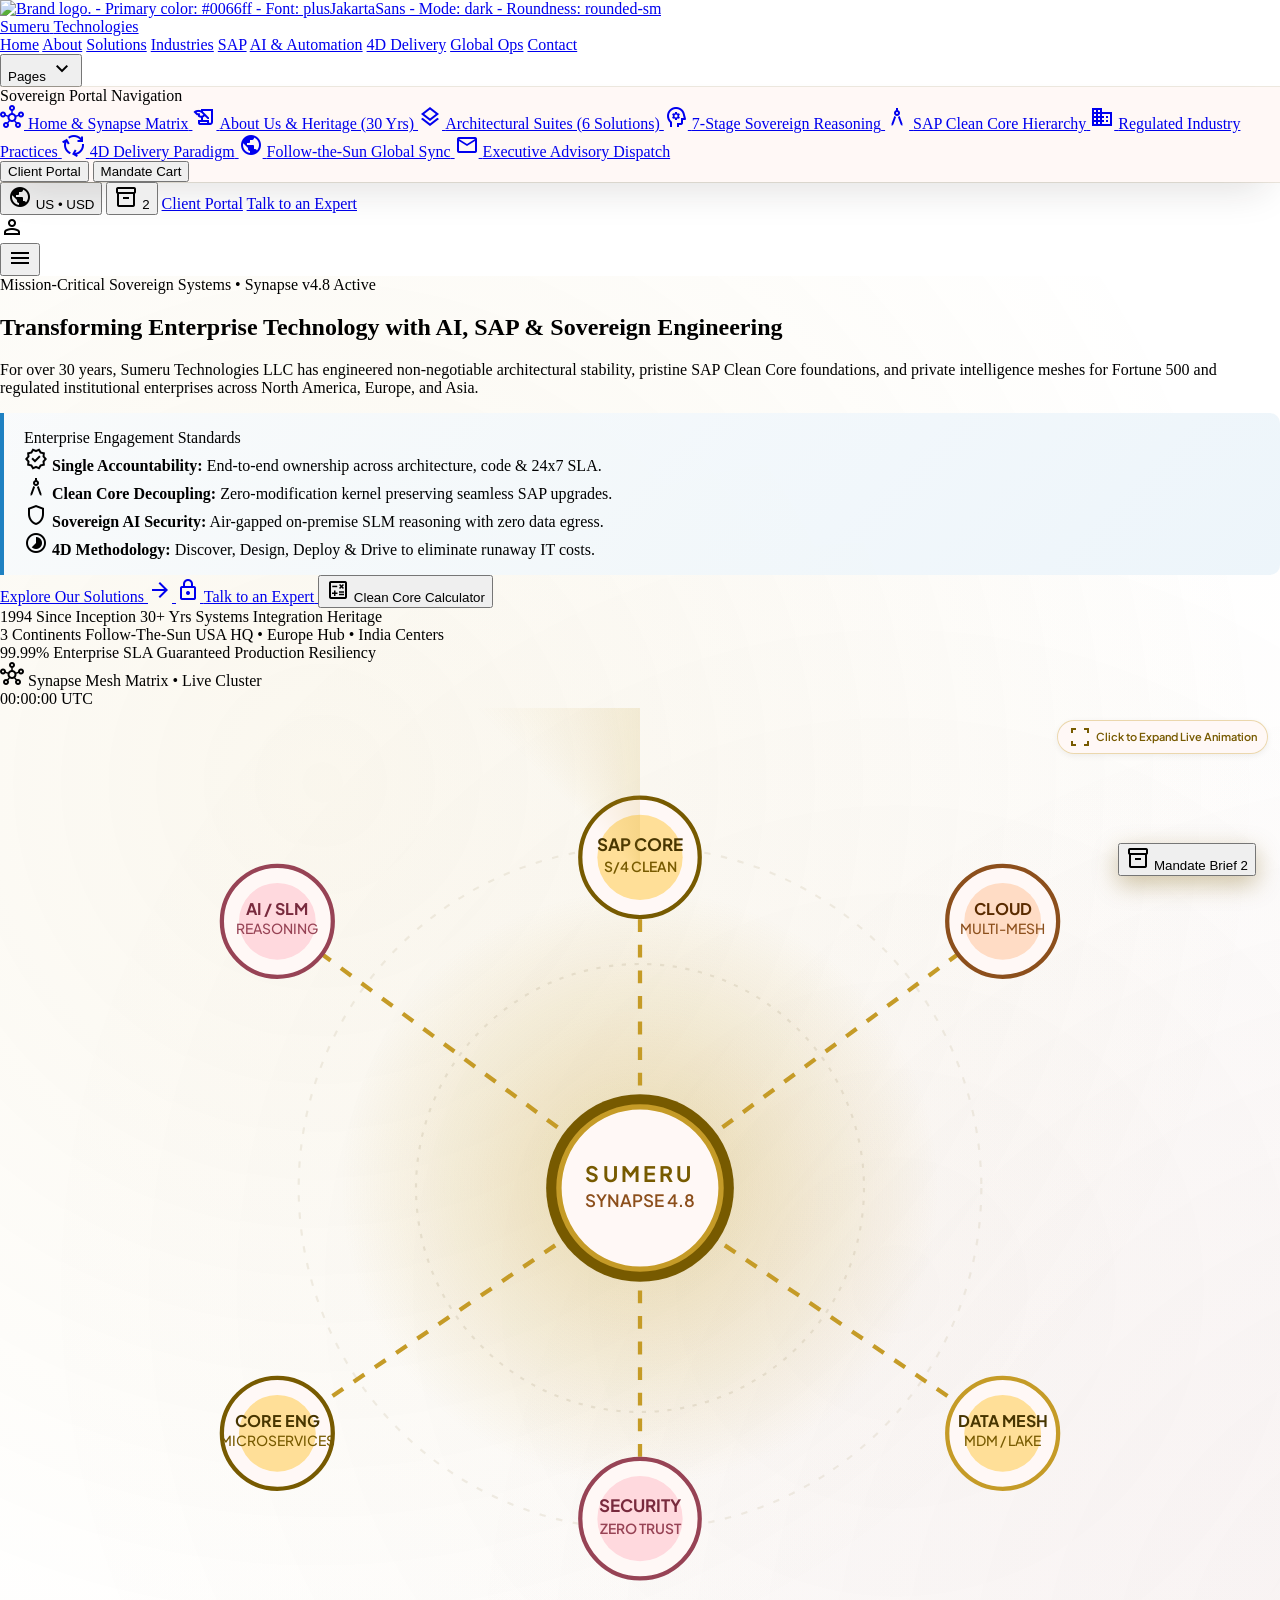
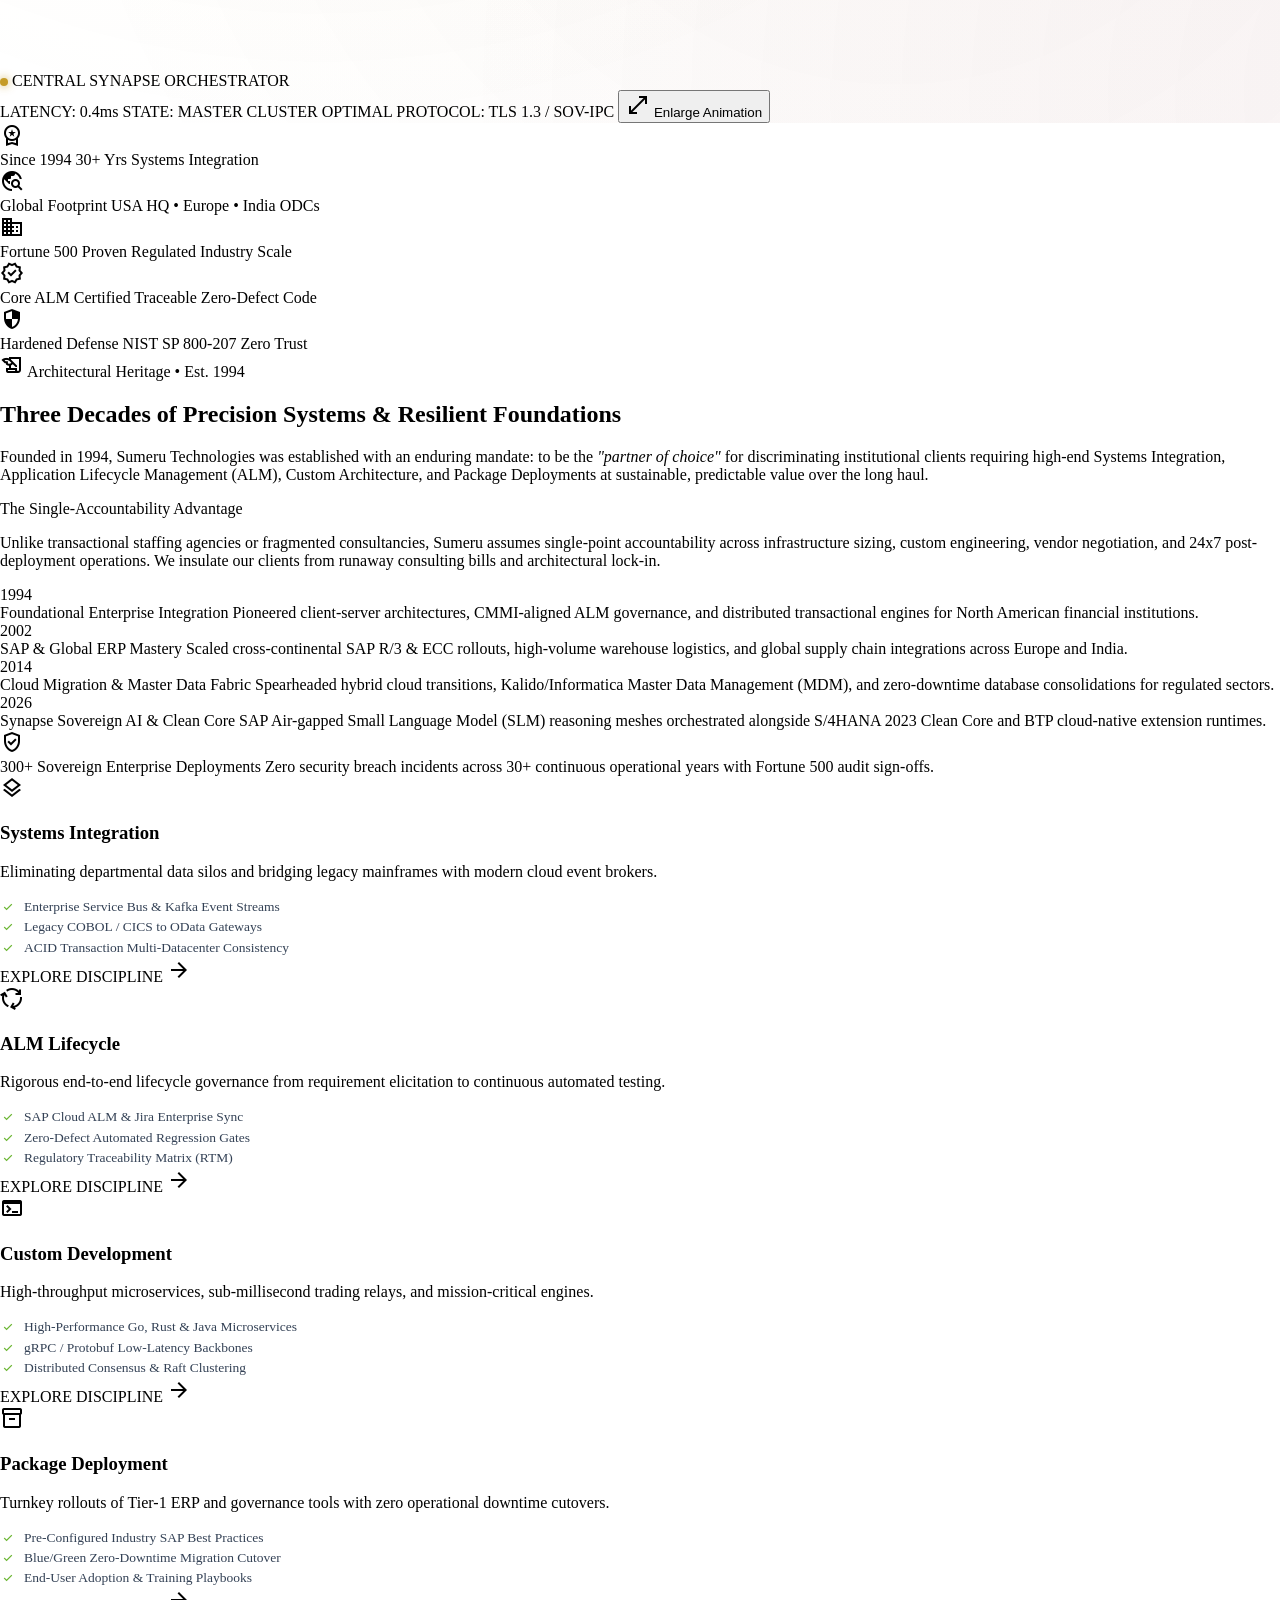
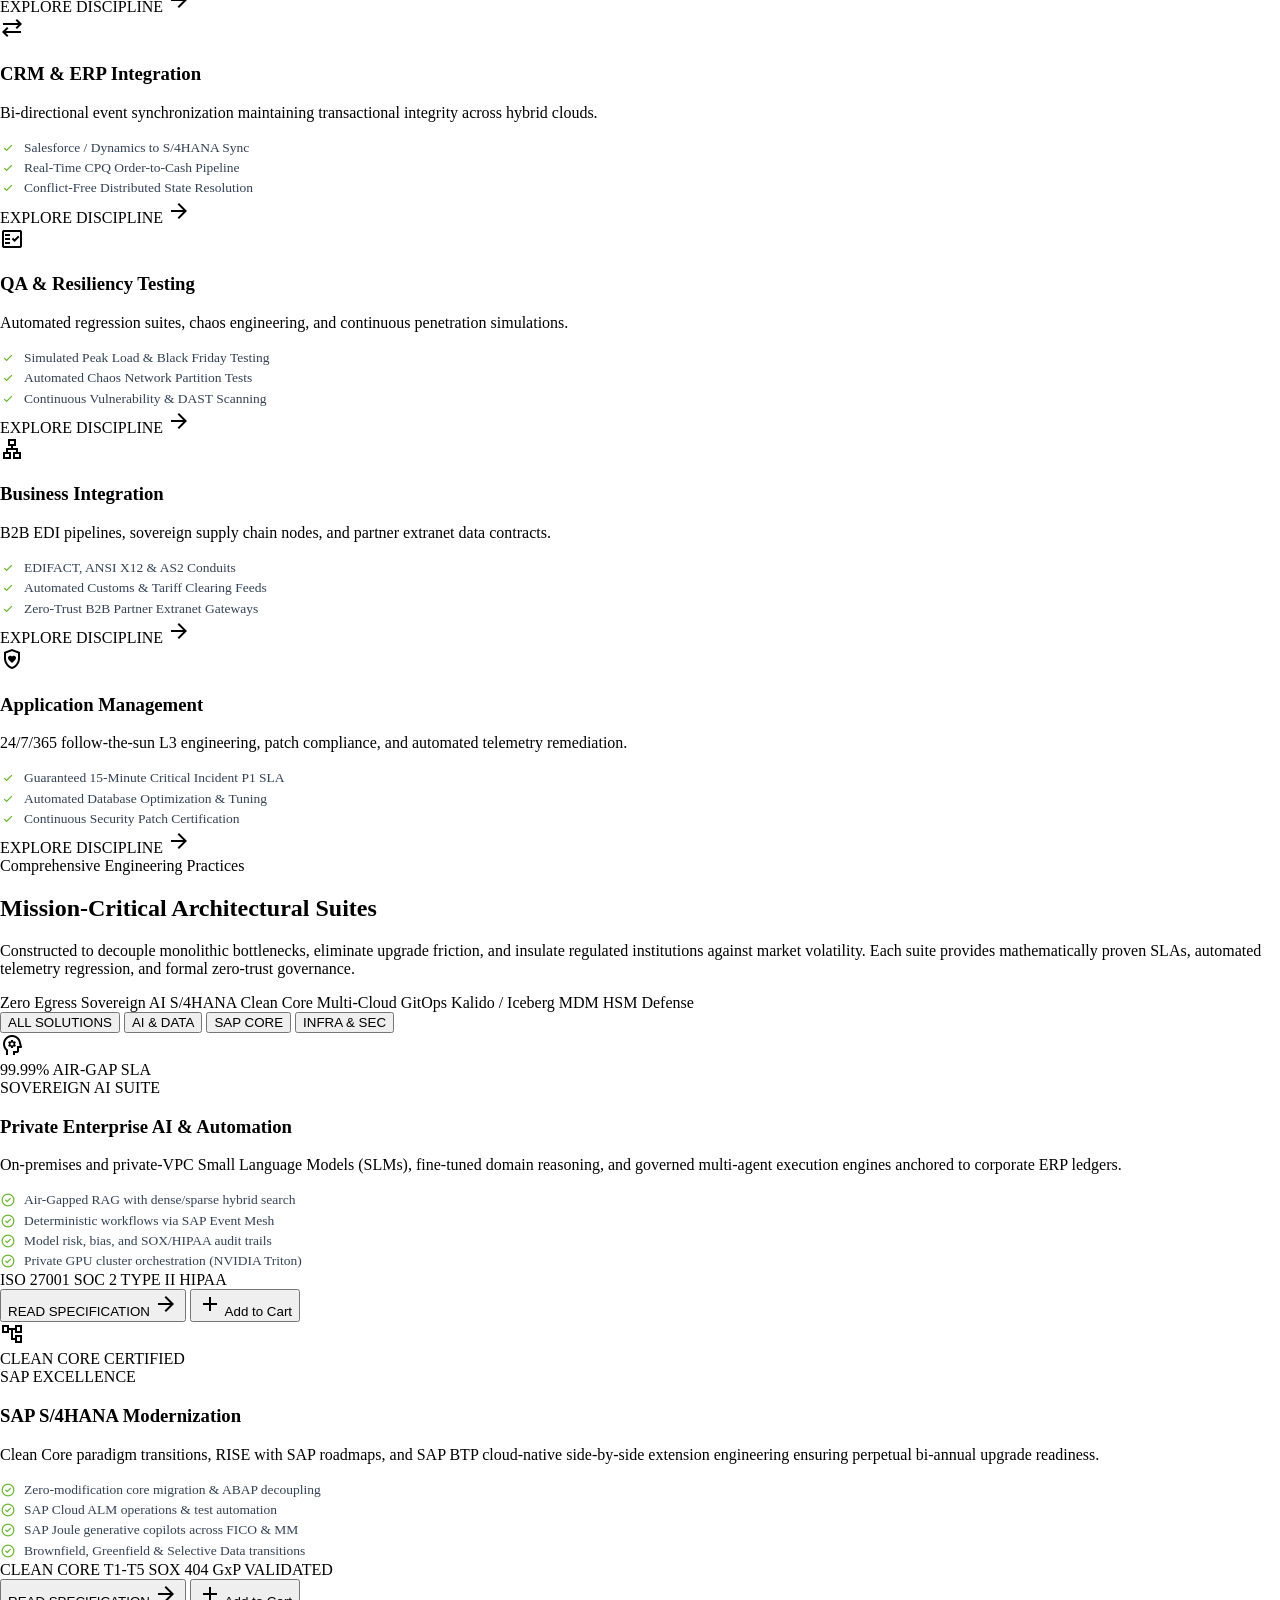
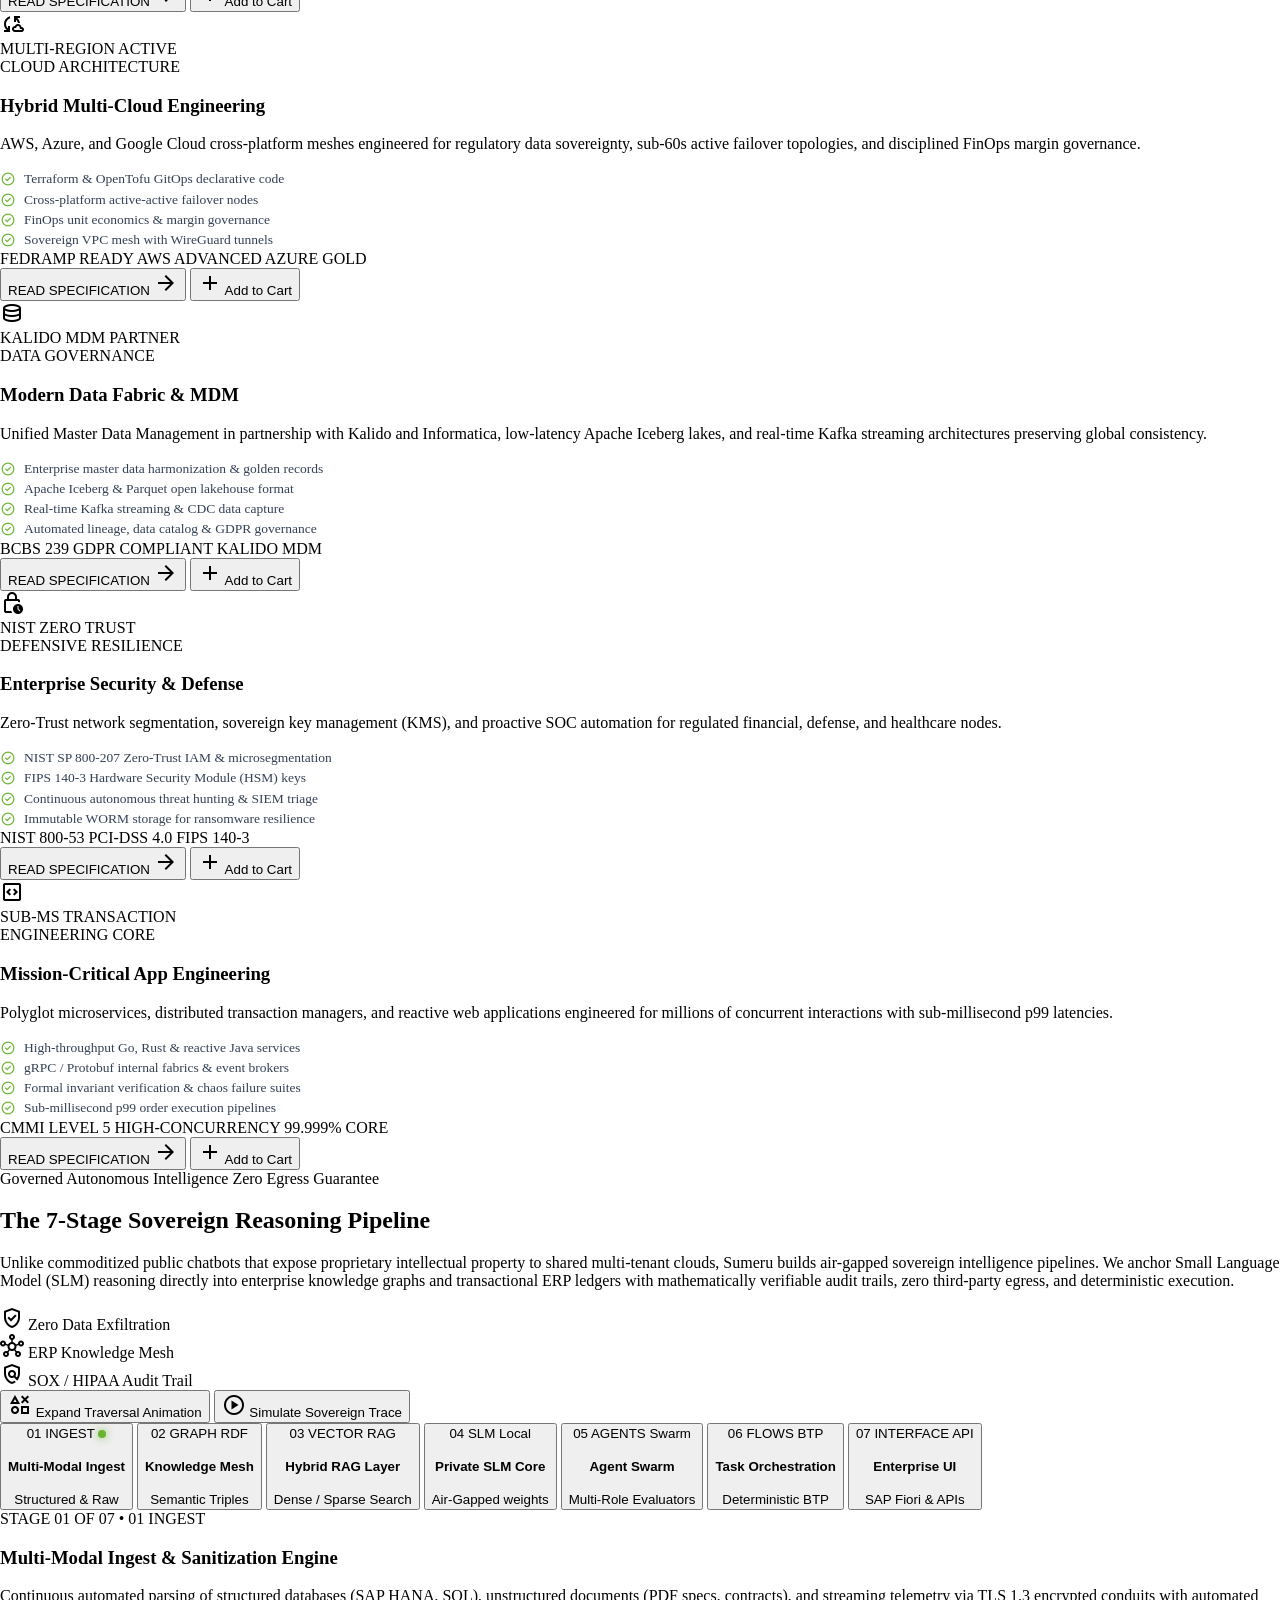
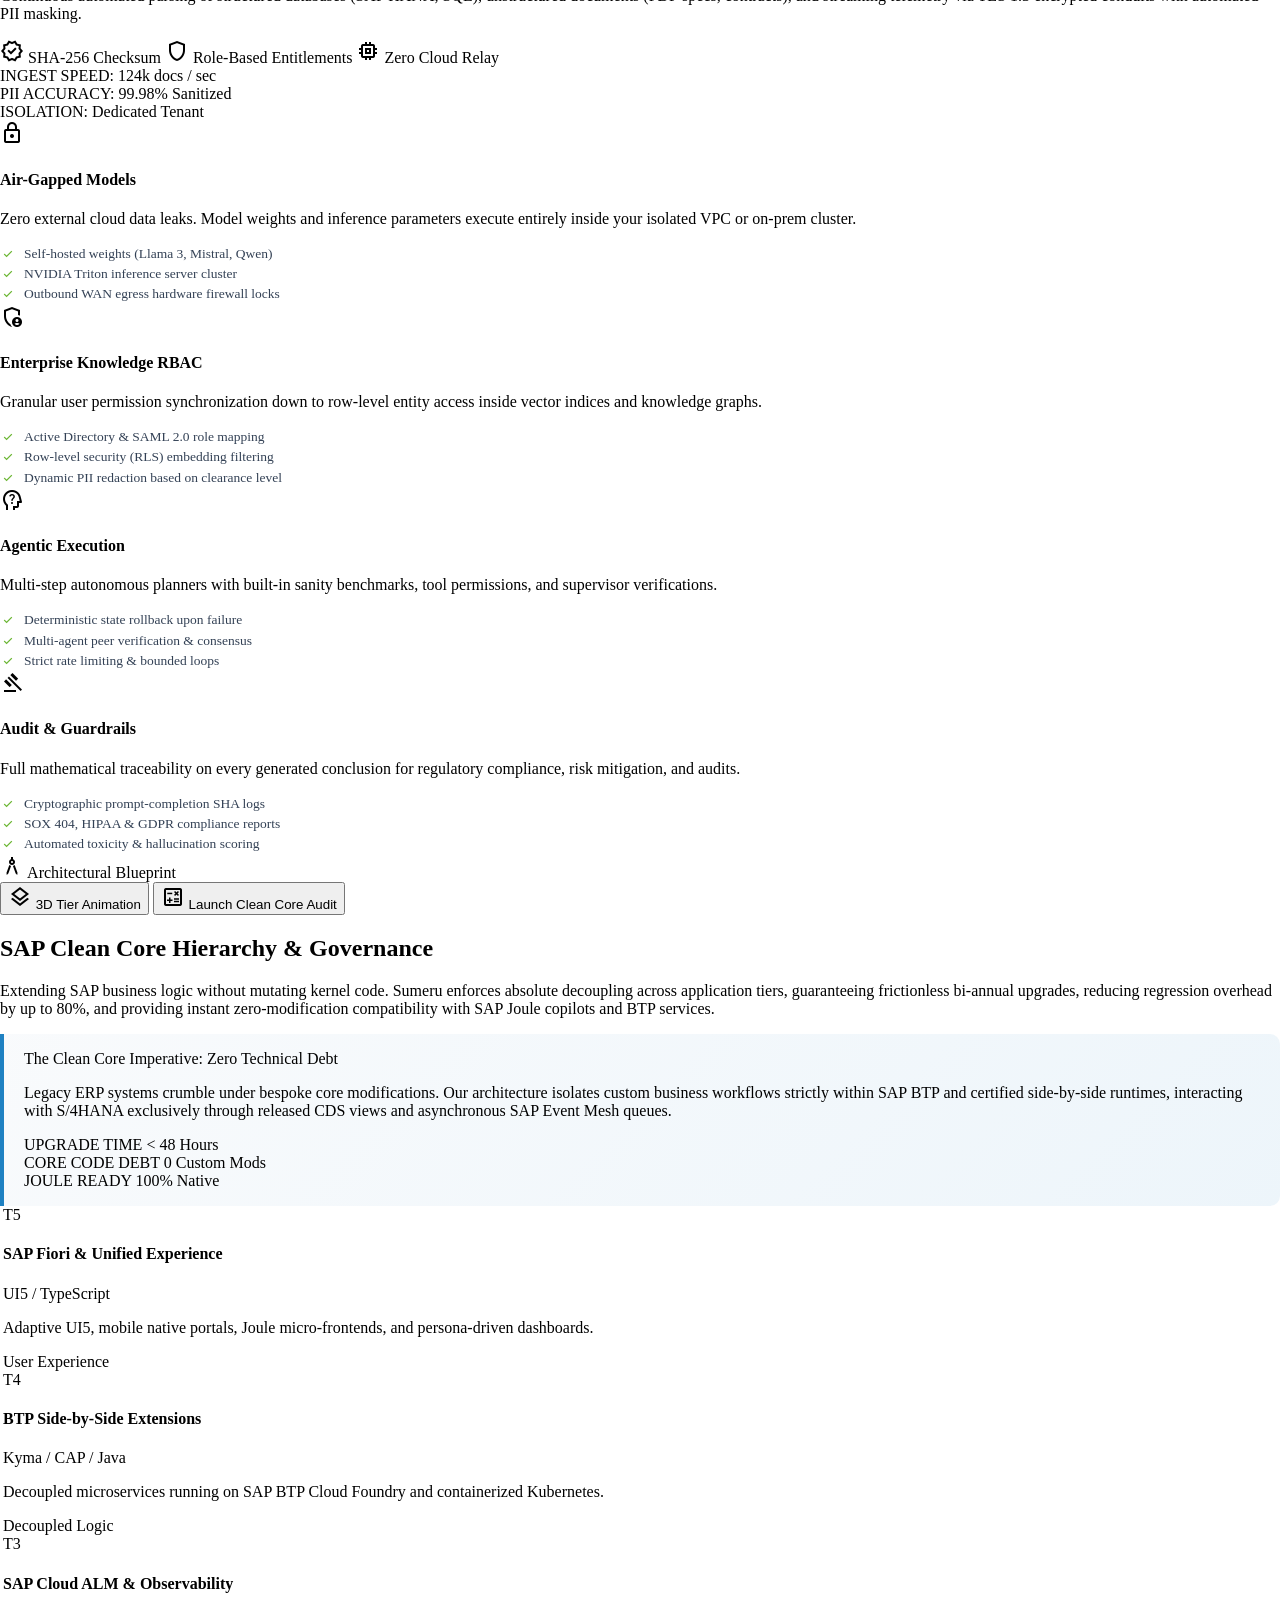
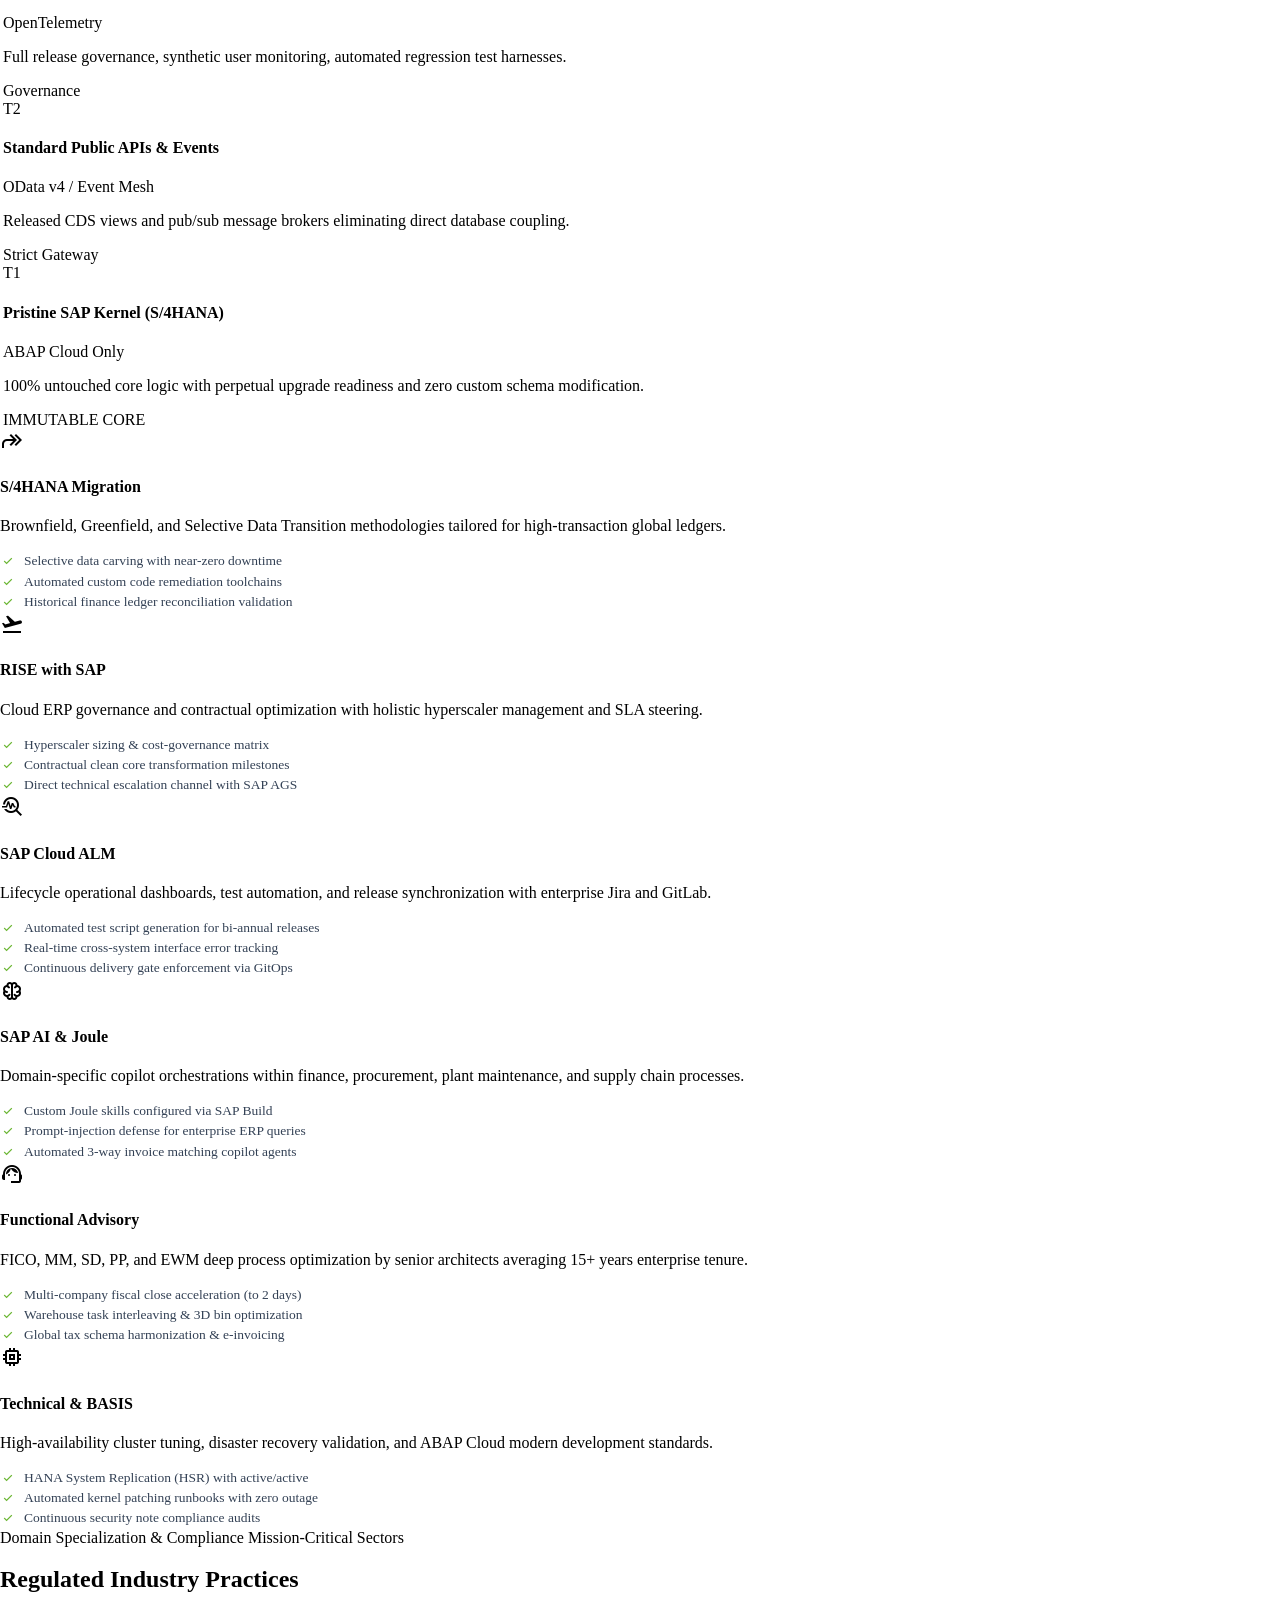
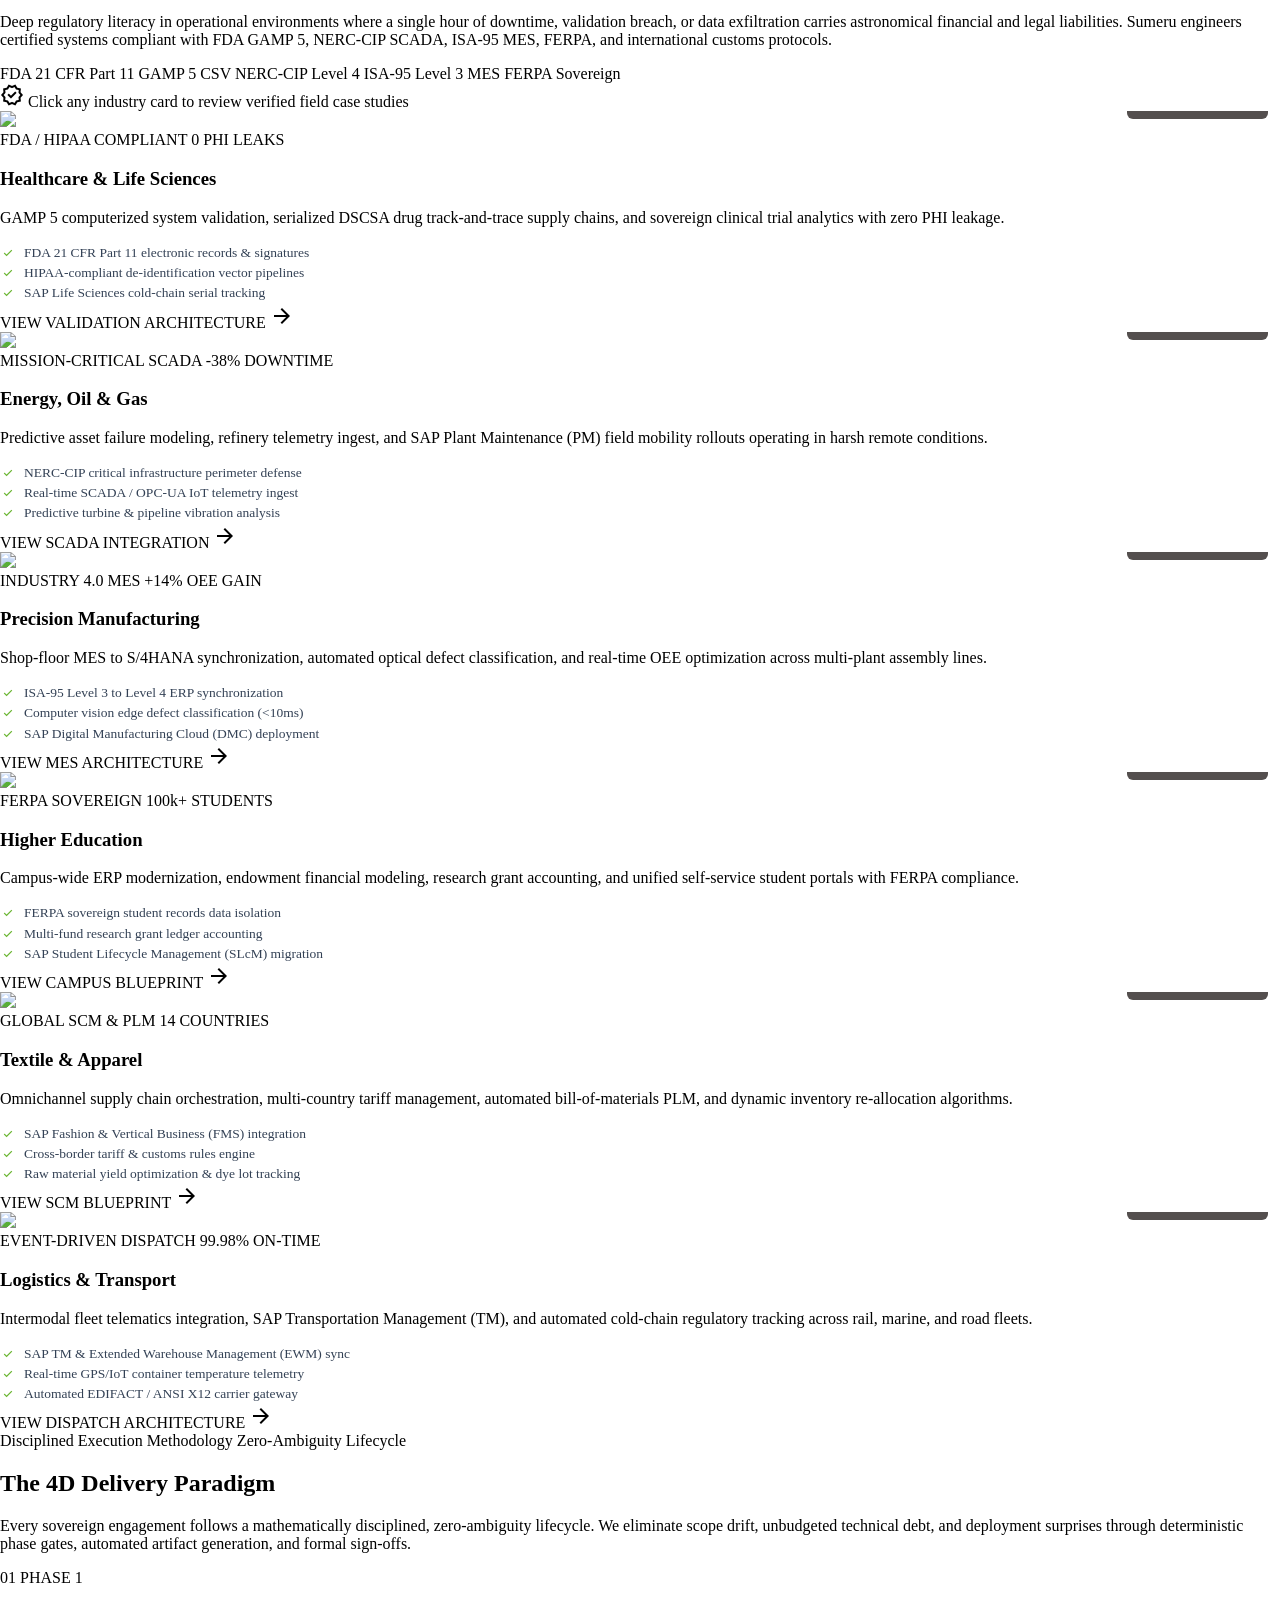
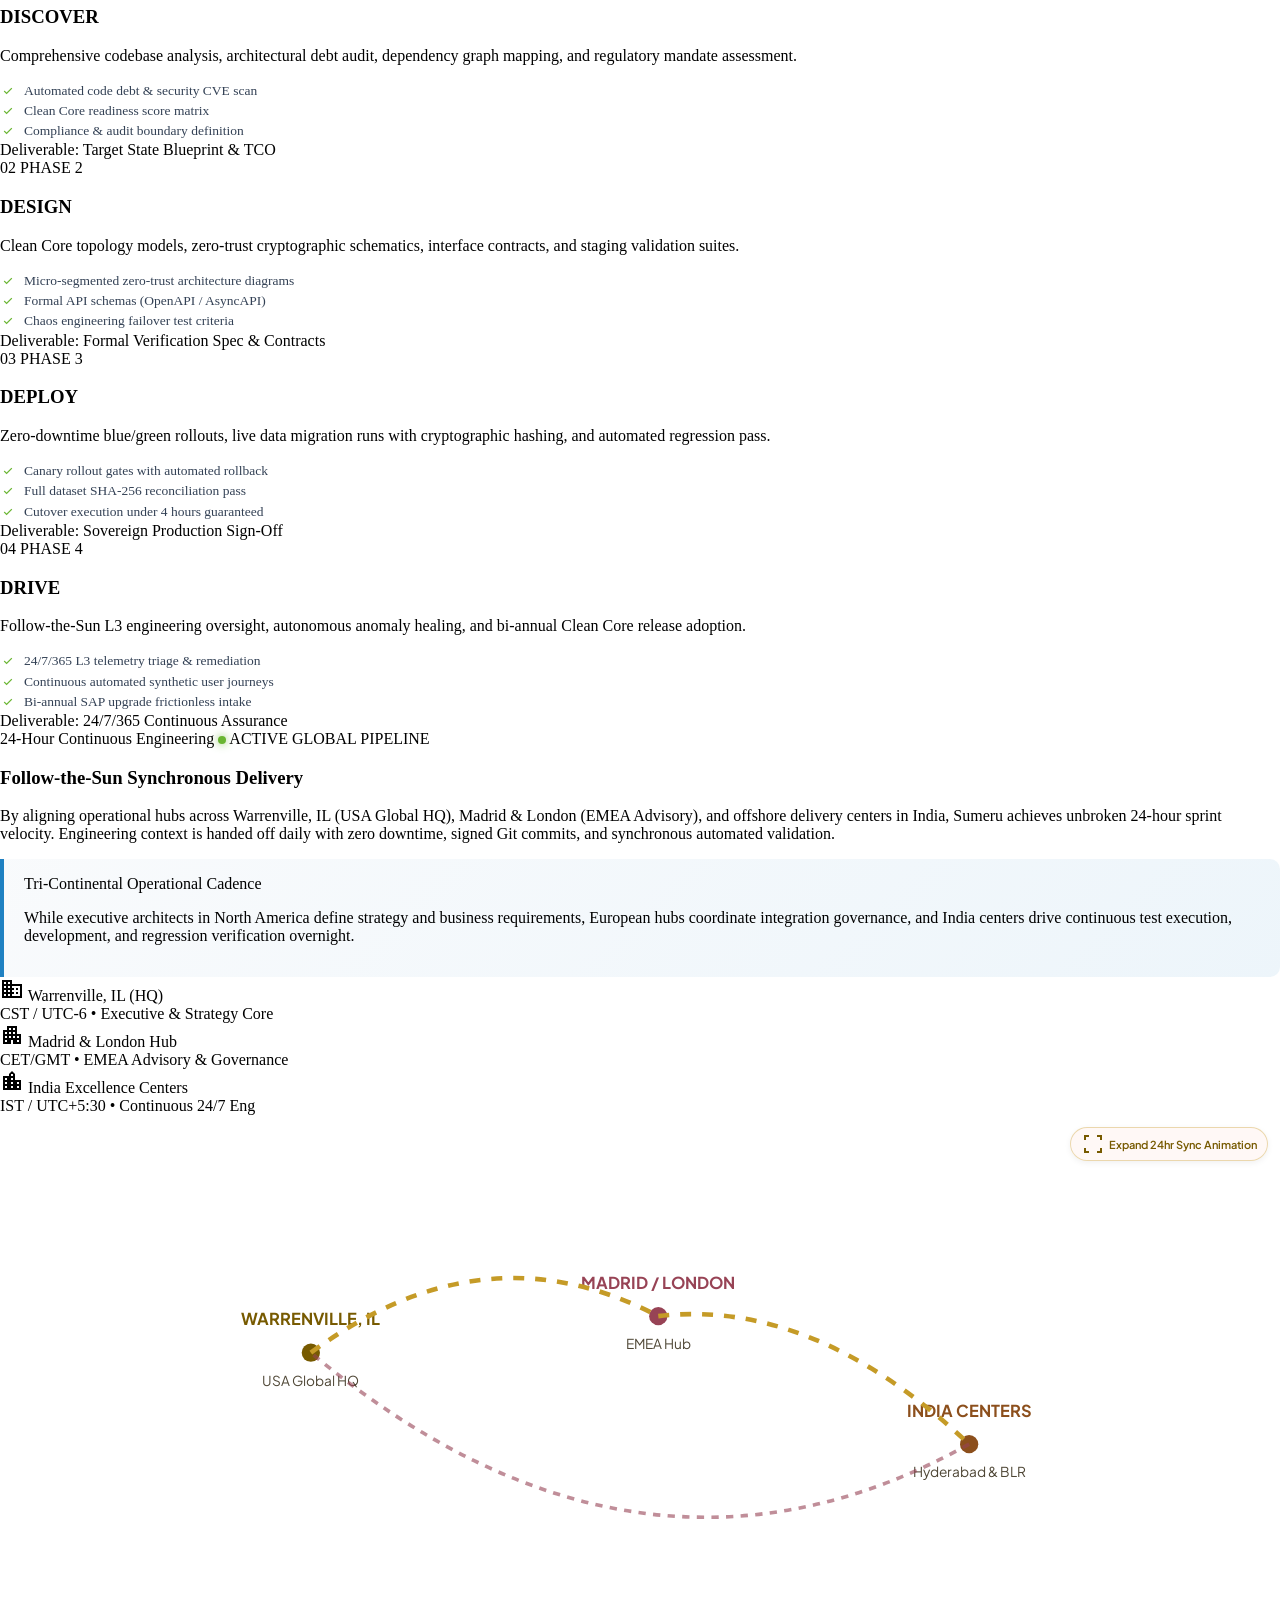
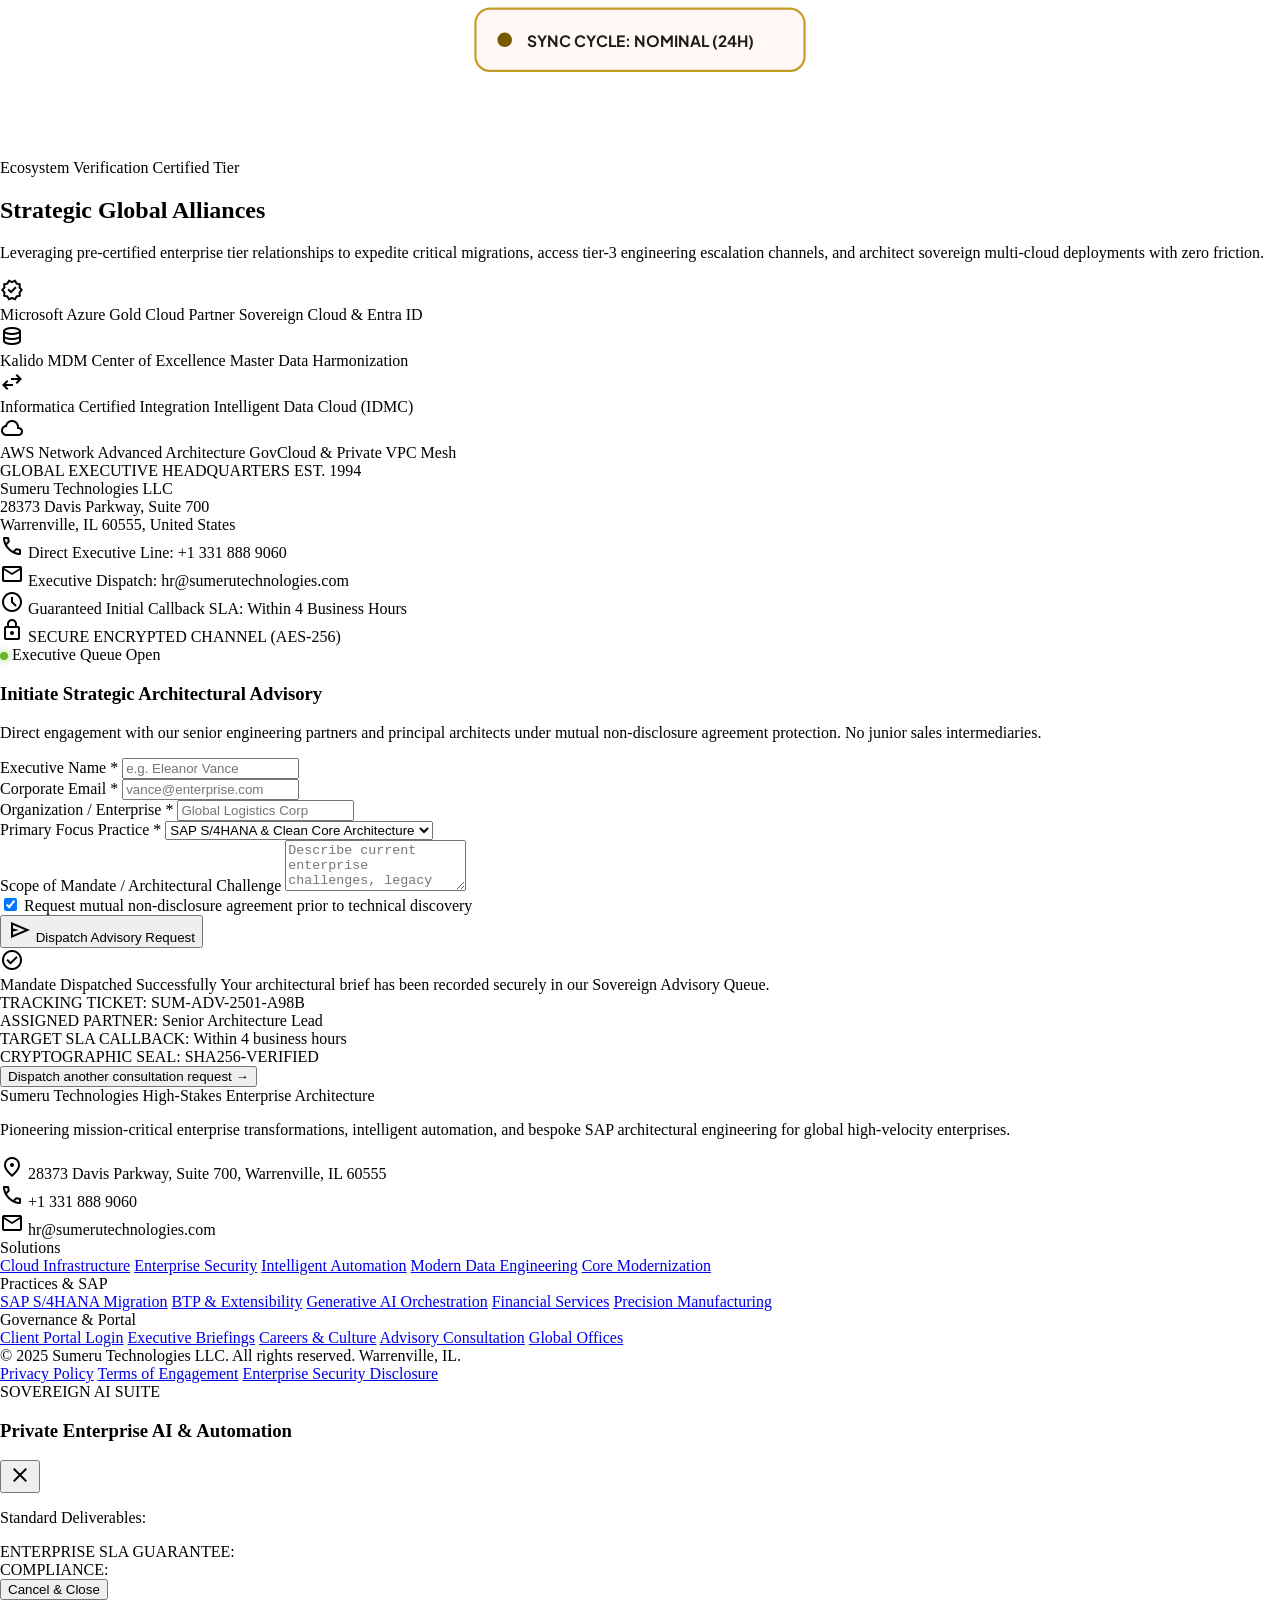
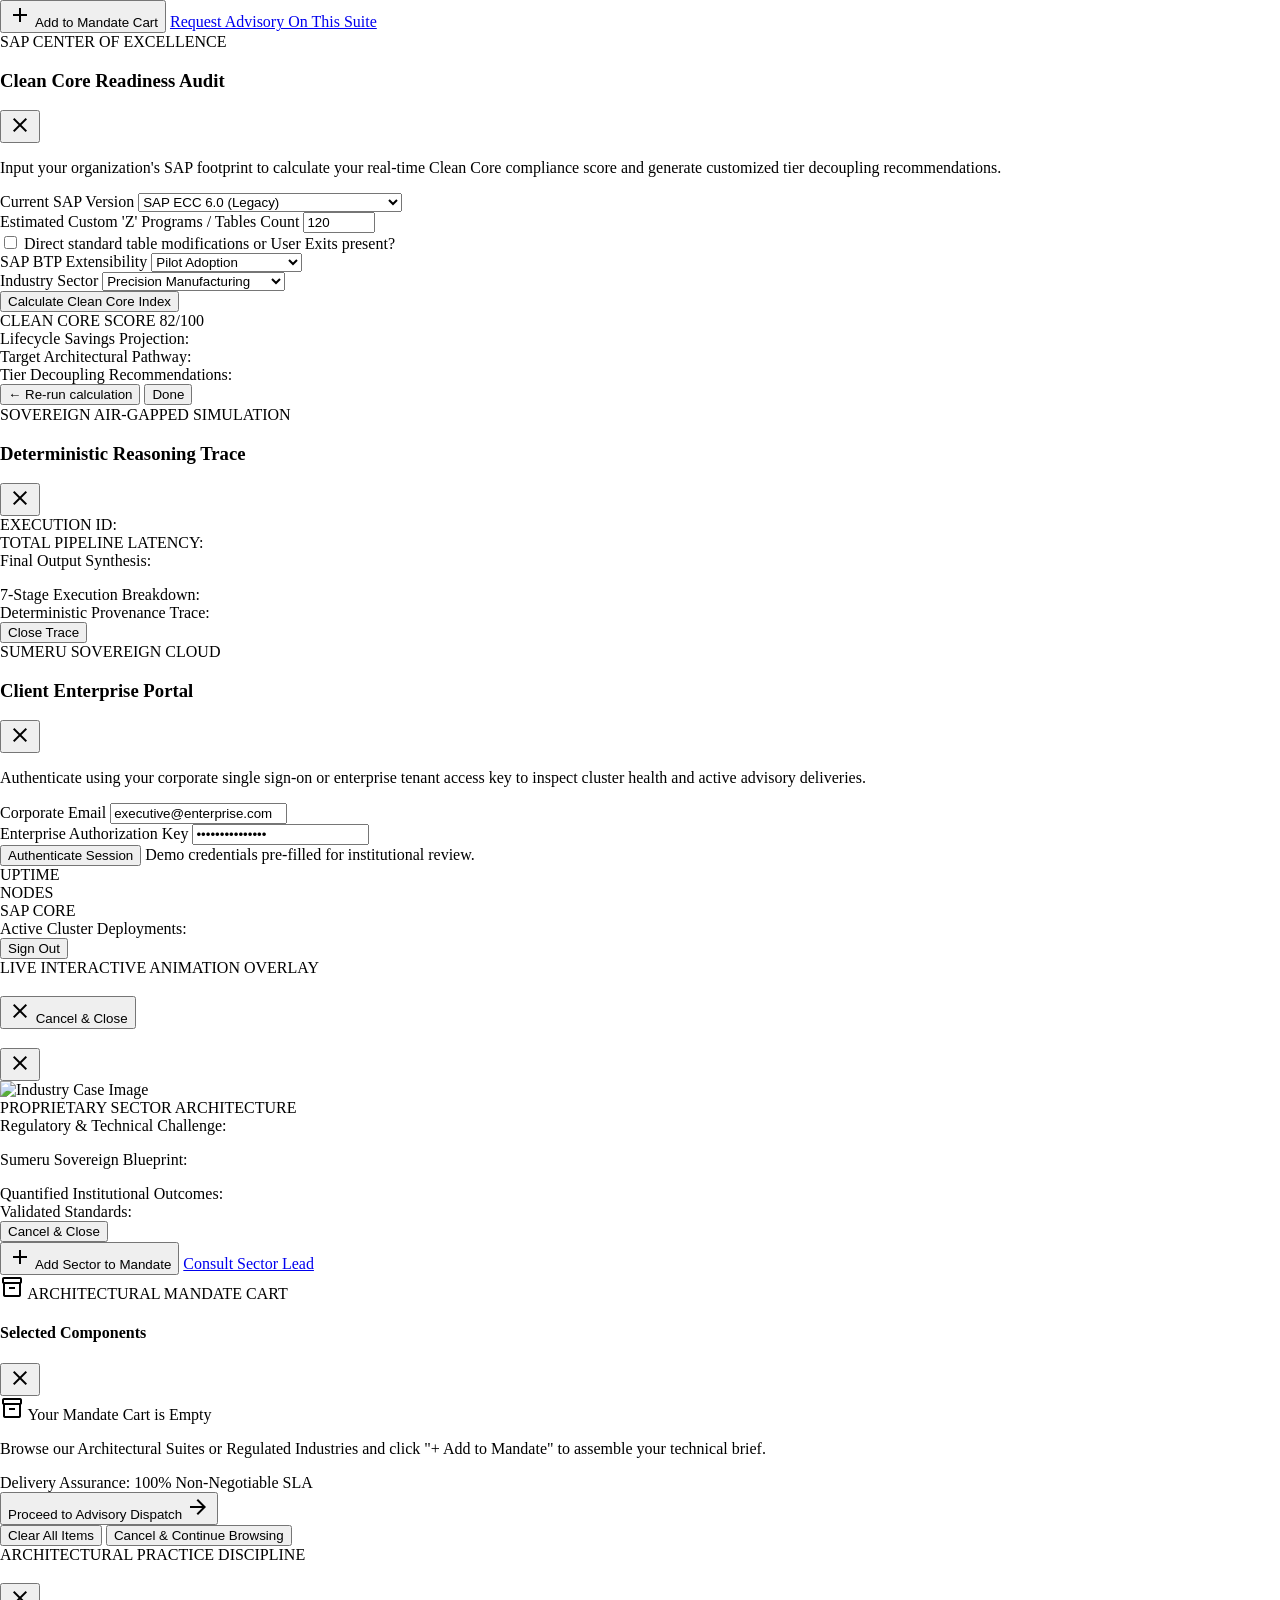
==== commit 41c6776c: "Update web pages and enrichment service" ====
--- a/index.html
+++ b/index.html
@@ -279,24 +279,53 @@
     </style>
 
     <!-- 1. HERO & SYNAPSE CORE TOPOLOGY -->
-    <section class="w-full px-margin-sm lg:px-margin-lg py-space-xl">
-      <div class="grid grid-cols-1 lg:grid-cols-12 gap-gutter-lg items-center">
-        <!-- Hero Narrative (Left) -->
+    <section class="w-full px-margin-sm lg:px-margin-lg py-space-xl relative overflow-hidden">
+      <!-- Ambient Animated Glow Overlay -->
+      <div class="hero-ambient-mesh"></div>
+
+      <div class="grid grid-cols-1 lg:grid-cols-12 gap-gutter-lg items-center relative z-10">
+        <!-- Hero Narrative (Left Column) -->
         <div class="lg:col-span-6 flex flex-col gap-space-md">
           <!-- Live Mission Badge -->
-          <div class="inline-flex items-center gap-space-xs px-space-md py-space-xs rounded-full bg-surface-container-low shadow-sm w-fit">
+          <div class="inline-flex items-center gap-space-xs px-space-md py-space-xs rounded-full bg-surface-container-low shadow-sm w-fit border border-outline-variant/30">
             <span class="w-2.5 h-2.5 rounded-full bg-primary-container animate-ping"></span>
             <span class="w-2 h-2 rounded-full bg-primary -ml-3"></span>
-            <span class="font-label-sm text-label-sm text-tertiary uppercase tracking-widest">Mission-Critical Sovereign Systems • Synapse v4.8 Active</span>
-          </div>
-          <!-- Headline -->
+            <span class="font-label-sm text-label-sm text-tertiary uppercase tracking-widest font-bold">Mission-Critical Sovereign Systems • Synapse v4.8 Active</span>
+          </div>
+
+          <!-- Primary Headline -->
           <h1 class="font-headline-xl text-headline-xl lg:font-display-lg lg:text-display-lg text-on-surface tracking-tight leading-[1.08]">
             Transforming Enterprise Technology with <span class="italic font-headline-xl text-tertiary">AI, SAP &amp;</span> Sovereign Engineering
           </h1>
-          <!-- Lead Paragraph -->
-          <p class="font-body-lg text-body-lg text-on-surface-variant max-w-xl">
-            Architecting non-negotiable stability, pristine SAP Clean Core foundations, and private intelligence meshes for Fortune 500 and regulated institutional enterprises across North America, Europe, and Asia.
+
+          <!-- Lead Narrative Matter -->
+          <p class="font-body-lg text-body-lg text-on-surface-variant max-w-xl leading-relaxed">
+            For over 30 years, Sumeru Technologies LLC has engineered non-negotiable architectural stability, pristine SAP Clean Core foundations, and private intelligence meshes for Fortune 500 and regulated institutional enterprises across North America, Europe, and Asia.
           </p>
+
+          <!-- Left Column: Executive Architecture Assurance Box -->
+          <div class="left-col-lead-box flex flex-col gap-space-xs my-space-xs shadow-sm">
+            <span class="font-label-sm text-label-sm text-primary uppercase font-bold tracking-wider">Enterprise Engagement Standards</span>
+            <div class="grid grid-cols-1 sm:grid-cols-2 gap-x-space-md gap-y-2 pt-1 font-body-sm text-body-sm">
+              <div class="flex items-start gap-2">
+                <span class="material-symbols-outlined text-primary text-[18px] shrink-0 mt-0.5">verified</span>
+                <span><strong>Single Accountability:</strong> End-to-end ownership across architecture, code &amp; 24x7 SLA.</span>
+              </div>
+              <div class="flex items-start gap-2">
+                <span class="material-symbols-outlined text-secondary text-[18px] shrink-0 mt-0.5">architecture</span>
+                <span><strong>Clean Core Decoupling:</strong> Zero-modification kernel preserving seamless SAP upgrades.</span>
+              </div>
+              <div class="flex items-start gap-2">
+                <span class="material-symbols-outlined text-tertiary text-[18px] shrink-0 mt-0.5">shield</span>
+                <span><strong>Sovereign AI Security:</strong> Air-gapped on-premise SLM reasoning with zero data egress.</span>
+              </div>
+              <div class="flex items-start gap-2">
+                <span class="material-symbols-outlined text-primary text-[18px] shrink-0 mt-0.5">timelapse</span>
+                <span><strong>4D Methodology:</strong> Discover, Design, Deploy &amp; Drive to eliminate runaway IT costs.</span>
+              </div>
+            </div>
+          </div>
+
           <!-- CTA Cluster -->
           <div class="flex flex-wrap items-center gap-space-md pt-space-xs">
             <a class="relative overflow-hidden inline-flex items-center gap-space-xs px-space-lg py-space-md rounded-xl bg-primary-container text-on-primary-container font-label-lg text-label-lg shadow-md hover:bg-primary hover:text-on-primary transition-all sheen-layer" href="#architectural-suites">
@@ -307,46 +336,59 @@
               <span class="material-symbols-outlined text-[18px]">lock</span>
               <span>Talk to an Expert</span>
             </a>
-          </div>
-          <!-- 3 Quantitative Metric Pillars -->
+            <button type="button" onclick="CleanCoreController.openAuditModal()" class="inline-flex items-center gap-1.5 px-space-md py-space-md rounded-xl bg-surface-container text-on-surface font-label-md text-label-md hover:bg-surface-container-high transition-all border border-outline-variant/40 cursor-pointer">
+              <span class="material-symbols-outlined text-[18px] text-primary">calculate</span>
+              <span>Clean Core Calculator</span>
+            </button>
+          </div>
+
+          <!-- 3 Quantitative Metric Pillars with Brief Matter -->
           <div class="grid grid-cols-3 gap-gutter-sm pt-space-md">
-            <div class="p-space-sm rounded-xl bg-surface-container-low shadow-sm flex flex-col">
-              <span class="font-headline-md text-headline-md text-primary font-semibold">1994</span>
-              <span class="font-label-sm text-label-sm text-tertiary uppercase tracking-wider">30+ Yrs Proven</span>
-            </div>
-            <div class="p-space-sm rounded-xl bg-surface-container-low shadow-sm flex flex-col">
-              <span class="font-headline-md text-headline-md text-secondary font-semibold">US • UK • IN</span>
-              <span class="font-label-sm text-label-sm text-tertiary uppercase tracking-wider">Follow-the-Sun</span>
-            </div>
-            <div class="p-space-sm rounded-xl bg-surface-container-low shadow-sm flex flex-col">
-              <span class="font-headline-md text-headline-md text-tertiary font-semibold">99.99%</span>
-              <span class="font-label-sm text-label-sm text-tertiary uppercase tracking-wider">Enterprise SLA</span>
-            </div>
-          </div>
-        </div>
-
-        <!-- Synapse Core Interactive Topology (Right) -->
+            <div class="p-space-sm rounded-xl bg-surface-container-low shadow-sm flex flex-col border border-outline-variant/20 hover:border-primary/40 transition-colors">
+              <span class="font-headline-md text-headline-md text-primary font-bold">1994</span>
+              <span class="font-label-sm text-label-sm text-on-surface font-bold uppercase tracking-wider">Since Inception</span>
+              <span class="text-[11px] text-on-surface-variant mt-0.5">30+ Yrs Systems Integration Heritage</span>
+            </div>
+            <div class="p-space-sm rounded-xl bg-surface-container-low shadow-sm flex flex-col border border-outline-variant/20 hover:border-secondary/40 transition-colors">
+              <span class="font-headline-md text-headline-md text-secondary font-bold">3 Continents</span>
+              <span class="font-label-sm text-label-sm text-on-surface font-bold uppercase tracking-wider">Follow-The-Sun</span>
+              <span class="text-[11px] text-on-surface-variant mt-0.5">USA HQ • Europe Hub • India Centers</span>
+            </div>
+            <div class="p-space-sm rounded-xl bg-surface-container-low shadow-sm flex flex-col border border-outline-variant/20 hover:border-tertiary/40 transition-colors">
+              <span class="font-headline-md text-headline-md text-tertiary font-bold">99.99%</span>
+              <span class="font-label-sm text-label-sm text-on-surface font-bold uppercase tracking-wider">Enterprise SLA</span>
+              <span class="text-[11px] text-on-surface-variant mt-0.5">Guaranteed Production Resiliency</span>
+            </div>
+          </div>
+        </div>
+
+        <!-- Synapse Core Interactive Topology (Right Column) -->
         <div class="lg:col-span-6 relative">
-          <div class="relative w-full rounded-2xl bg-surface-container-low shadow-xl p-space-md overflow-hidden">
+          <div class="relative w-full rounded-2xl bg-surface-container-low shadow-xl p-space-md overflow-hidden border border-outline-variant/30">
             <!-- Topology Header Bar -->
-            <div class="flex items-center justify-between pb-space-sm">
+            <div class="flex items-center justify-between pb-space-sm border-b border-outline-variant/20">
               <div class="flex items-center gap-space-xs">
                 <span class="material-symbols-outlined text-primary text-[20px]">hub</span>
                 <span class="font-label-md text-label-md text-on-surface uppercase tracking-wider font-bold">Synapse Mesh Matrix • Live Cluster</span>
               </div>
-              <div class="flex items-center gap-space-xs px-space-xs py-0.5 rounded bg-surface text-tertiary font-label-sm text-label-sm">
-                <span class="w-1.5 h-1.5 rounded-full bg-primary-container"></span>
+              <div class="flex items-center gap-space-xs px-space-xs py-0.5 rounded bg-surface text-tertiary font-label-sm text-label-sm font-mono border border-outline-variant/30">
+                <span class="w-1.5 h-1.5 rounded-full bg-primary-container animate-ping"></span>
                 <span id="topology-clock">00:00:00 UTC</span>
               </div>
             </div>
-            <!-- Interactive SVG Topology Visualizer -->
-            <div class="relative w-full aspect-[4/3] flex items-center justify-center bg-surface-container rounded-xl overflow-hidden animation-interactive-container">
+
+            <!-- Interactive SVG Topology Visualizer with Radar Scanner Overlay -->
+            <div class="relative w-full aspect-[4/3] flex items-center justify-center bg-surface-container rounded-xl overflow-hidden animation-interactive-container radar-sweep-container mt-space-xs">
+              <!-- Radar Scanner Line Overlay -->
+              <div class="radar-sweep-scanner"></div>
+
               <!-- Expand Animation Badge -->
               <div class="animation-trigger-badge" onclick="openAnimationOverlay('synapse', TopologyController.currentNode)">
                 <span class="material-symbols-outlined text-[14px]">fullscreen</span>
                 <span>Click to Expand Live Animation</span>
               </div>
-              <svg class="absolute inset-0 w-full h-full cursor-pointer" fill="none" viewbox="0 0 600 450" onclick="openAnimationOverlay('synapse', 'SUMERU_CORE')">
+
+              <svg class="absolute inset-0 w-full h-full cursor-pointer z-10" fill="none" viewbox="0 0 600 450" onclick="openAnimationOverlay('synapse', 'SUMERU_CORE')">
                 <!-- Radial Gradient Defs -->
                 <defs>
                   <radialgradient cx="50%" cy="50%" id="centerCoreGlow" r="50%">
@@ -361,15 +403,15 @@
                 <!-- Central Ambient Glow -->
                 <circle class="animate-pulse-glow" cx="300" cy="225" fill="url(#centerCoreGlow)" r="140"></circle>
                 <!-- Core Orbit Concentric Rings -->
-                <circle cx="300" cy="225" r="160" stroke="#d1c5af" stroke-dasharray="3 5" stroke-opacity="0.25"></circle>
-                <circle cx="300" cy="225" r="105" stroke="#d1c5af" stroke-dasharray="2 4" stroke-opacity="0.4"></circle>
-                <!-- Stream Connectors -->
-                <line class="animate-dash-stream" stroke="#c59b27" stroke-width="1.8" x1="300" x2="130" y1="225" y2="100"></line>
-                <line class="animate-dash-stream" stroke="#c59b27" stroke-width="1.8" x1="300" x2="300" y1="225" y2="70"></line>
-                <line class="animate-dash-stream" stroke="#c59b27" stroke-width="1.8" x1="300" x2="470" y1="225" y2="100"></line>
-                <line class="animate-dash-stream" stroke="#c59b27" stroke-width="1.8" x1="300" x2="470" y1="225" y2="340"></line>
-                <line class="animate-dash-stream" stroke="#c59b27" stroke-width="1.8" x1="300" x2="300" y1="225" y2="380"></line>
-                <line class="animate-dash-stream" stroke="#c59b27" stroke-width="1.8" x1="300" x2="130" y1="225" y2="340"></line>
+                <circle cx="300" cy="225" r="160" stroke="#d1c5af" stroke-dasharray="3 5" stroke-opacity="0.3"></circle>
+                <circle cx="300" cy="225" r="105" stroke="#d1c5af" stroke-dasharray="2 4" stroke-opacity="0.45"></circle>
+                <!-- Stream Connectors with Animated Glow Pulse -->
+                <line class="animate-dash-stream stream-pulse-active" stroke="#c59b27" stroke-width="2" x1="300" x2="130" y1="225" y2="100"></line>
+                <line class="animate-dash-stream stream-pulse-active" stroke="#c59b27" stroke-width="2" x1="300" x2="300" y1="225" y2="70"></line>
+                <line class="animate-dash-stream stream-pulse-active" stroke="#c59b27" stroke-width="2" x1="300" x2="470" y1="225" y2="100"></line>
+                <line class="animate-dash-stream stream-pulse-active" stroke="#c59b27" stroke-width="2" x1="300" x2="470" y1="225" y2="340"></line>
+                <line class="animate-dash-stream stream-pulse-active" stroke="#c59b27" stroke-width="2" x1="300" x2="300" y1="225" y2="380"></line>
+                <line class="animate-dash-stream stream-pulse-active" stroke="#c59b27" stroke-width="2" x1="300" x2="130" y1="225" y2="340"></line>
                 <!-- Sumeru Core Hub Central -->
                 <g class="cursor-pointer transition-transform hover:scale-105" onclick="inspectNode('SUMERU_CORE')">
                   <circle class="shadow-lg" cx="300" cy="225" fill="#775a00" r="44"></circle>
@@ -421,16 +463,17 @@
                 </g>
               </svg>
             </div>
-            <!-- Dynamic Node Telemetry Strip -->
-            <div class="mt-space-sm p-space-sm rounded-xl bg-surface flex flex-col md:flex-row items-start md:items-center justify-between gap-space-xs shadow-sm transition-all" id="telemetry-readout">
+
+            <!-- Dynamic Node Telemetry Strip with Live Status Indicator -->
+            <div class="mt-space-sm p-space-sm rounded-xl bg-surface flex flex-col md:flex-row items-start md:items-center justify-between gap-space-xs shadow-sm transition-all border border-outline-variant/30" id="telemetry-readout">
               <div class="flex items-center gap-space-xs">
-                <span class="w-2 h-2 rounded-full bg-primary-container"></span>
+                <span class="live-status-dot gold"></span>
                 <span class="font-label-md text-label-md text-on-surface font-semibold uppercase" id="node-name">CENTRAL SYNAPSE ORCHESTRATOR</span>
               </div>
-              <div class="flex items-center gap-space-md text-on-surface-variant font-label-sm text-label-sm">
-                <span id="node-latency">LATENCY: 0.4ms</span>
+              <div class="flex items-center gap-space-md text-on-surface-variant font-label-sm text-label-sm flex-wrap">
+                <span id="node-latency" class="font-mono">LATENCY: 0.4ms</span>
                 <span class="text-tertiary font-bold" id="node-status">STATE: MASTER CLUSTER OPTIMAL</span>
-                <span id="node-protocol">PROTOCOL: TLS 1.3 / SOV-IPC</span>
+                <span id="node-protocol" class="font-mono">PROTOCOL: TLS 1.3 / SOV-IPC</span>
                 <button type="button" onclick="openAnimationOverlay('synapse', TopologyController.currentNode)" class="text-primary font-bold hover:underline flex items-center gap-0.5 cursor-pointer ml-1">
                   <span class="material-symbols-outlined text-[14px]">open_in_full</span>
                   <span>Enlarge Animation</span>
@@ -442,43 +485,43 @@
       </div>
     </section>
 
-    <!-- 2. VERIFIED TRUST STRIP -->
-    <section class="w-full bg-surface-container py-space-md shadow-sm">
+    <!-- 2. VERIFIED TRUST & CERTIFICATION STRIP -->
+    <section class="w-full bg-surface-container py-space-md shadow-sm border-y border-outline-variant/30">
       <div class="px-margin-sm lg:px-margin-lg">
         <div class="grid grid-cols-2 md:grid-cols-5 gap-space-md items-center">
-          <div class="flex items-center gap-space-xs">
-            <span class="material-symbols-outlined text-primary text-[22px]">workspace_premium</span>
+          <div class="flex items-center gap-space-xs hover:translate-x-1 transition-transform">
+            <span class="material-symbols-outlined text-primary text-[26px]">workspace_premium</span>
             <div class="flex flex-col">
               <span class="font-label-md text-label-md text-on-surface font-bold">Since 1994</span>
-              <span class="font-label-sm text-label-sm text-on-surface-variant">30+ Years Proven Engineering</span>
-            </div>
-          </div>
-          <div class="flex items-center gap-space-xs">
-            <span class="material-symbols-outlined text-secondary text-[22px]">travel_explore</span>
+              <span class="font-label-sm text-label-sm text-on-surface-variant">30+ Yrs Systems Integration</span>
+            </div>
+          </div>
+          <div class="flex items-center gap-space-xs hover:translate-x-1 transition-transform">
+            <span class="material-symbols-outlined text-secondary text-[26px]">travel_explore</span>
             <div class="flex flex-col">
-              <span class="font-label-md text-label-md text-on-surface font-bold">Global Presence</span>
-              <span class="font-label-sm text-label-sm text-on-surface-variant">USA • UK • India Centers</span>
-            </div>
-          </div>
-          <div class="flex items-center gap-space-xs">
-            <span class="material-symbols-outlined text-tertiary text-[22px]">domain</span>
+              <span class="font-label-md text-label-md text-on-surface font-bold">Global Footprint</span>
+              <span class="font-label-sm text-label-sm text-on-surface-variant">USA HQ • Europe • India ODCs</span>
+            </div>
+          </div>
+          <div class="flex items-center gap-space-xs hover:translate-x-1 transition-transform">
+            <span class="material-symbols-outlined text-tertiary text-[26px]">domain</span>
             <div class="flex flex-col">
               <span class="font-label-md text-label-md text-on-surface font-bold">Fortune 500 Proven</span>
               <span class="font-label-sm text-label-sm text-on-surface-variant">Regulated Industry Scale</span>
             </div>
           </div>
-          <div class="flex items-center gap-space-xs">
-            <span class="material-symbols-outlined text-primary text-[22px]">verified</span>
+          <div class="flex items-center gap-space-xs hover:translate-x-1 transition-transform">
+            <span class="material-symbols-outlined text-primary text-[26px]">verified</span>
             <div class="flex flex-col">
               <span class="font-label-md text-label-md text-on-surface font-bold">Core ALM Certified</span>
-              <span class="font-label-sm text-label-sm text-on-surface-variant">Methodical Traceability</span>
-            </div>
-          </div>
-          <div class="flex items-center gap-space-xs">
-            <span class="material-symbols-outlined text-secondary text-[22px]">security</span>
+              <span class="font-label-sm text-label-sm text-on-surface-variant">Traceable Zero-Defect Code</span>
+            </div>
+          </div>
+          <div class="flex items-center gap-space-xs hover:translate-x-1 transition-transform">
+            <span class="material-symbols-outlined text-secondary text-[26px]">security</span>
             <div class="flex flex-col">
               <span class="font-label-md text-label-md text-on-surface font-bold">Hardened Defense</span>
-              <span class="font-label-sm text-label-sm text-on-surface-variant">Zero Trust Architecture</span>
+              <span class="font-label-sm text-label-sm text-on-surface-variant">NIST SP 800-207 Zero Trust</span>
             </div>
           </div>
         </div>
@@ -488,116 +531,303 @@
     <!-- 3. 30 YEARS OF ARCHITECTURAL CRAFT -->
     <section class="w-full px-margin-sm lg:px-margin-lg py-space-xl" id="about-sumeru">
       <div class="grid grid-cols-1 lg:grid-cols-12 gap-gutter-lg">
-        <!-- Narrative Heritage Left -->
+        <!-- Narrative Heritage Left Column -->
         <div class="lg:col-span-5 flex flex-col gap-space-md">
-          <div class="inline-flex items-center gap-space-xs px-space-sm py-space-xs rounded bg-surface-container text-tertiary font-label-sm text-label-sm uppercase tracking-widest w-fit">
+          <div class="inline-flex items-center gap-space-xs px-space-sm py-space-xs rounded bg-surface-container text-tertiary font-label-sm text-label-sm uppercase tracking-widest w-fit border border-outline-variant/30">
             <span class="material-symbols-outlined text-[14px]">history_edu</span>
-            Architectural Heritage
+            Architectural Heritage • Est. 1994
           </div>
           <h2 class="font-headline-xl text-headline-xl text-on-surface">
             Three Decades of Precision Systems &amp; Resilient Foundations
           </h2>
-          <p class="font-body-md text-body-md text-on-surface-variant">
-            Since our inception in 1994, Sumeru Technologies LLC has evolved alongside computing history—from early client-server mainframe integration to today's sovereign private LLMs, high-speed SAP S/4HANA migrations, and real-time event streaming architectures.
+          <p class="font-body-md text-body-md text-on-surface-variant leading-relaxed">
+            Founded in 1994, Sumeru Technologies was established with an enduring mandate: to be the <em>"partner of choice"</em> for discriminating institutional clients requiring high-end Systems Integration, Application Lifecycle Management (ALM), Custom Architecture, and Package Deployments at sustainable, predictable value over the long haul.
           </p>
-          <!-- Chronology Milestone Path -->
+
+          <!-- Left Column: Single Accountability Box -->
+          <div class="p-space-md rounded-xl bg-surface-container-low border-l-4 border-primary shadow-sm flex flex-col gap-1">
+            <span class="font-label-sm text-label-sm text-primary font-bold uppercase tracking-wider">The Single-Accountability Advantage</span>
+            <p class="font-body-sm text-body-sm text-on-surface-variant">
+              Unlike transactional staffing agencies or fragmented consultancies, Sumeru assumes single-point accountability across infrastructure sizing, custom engineering, vendor negotiation, and 24x7 post-deployment operations. We insulate our clients from runaway consulting bills and architectural lock-in.
+            </p>
+          </div>
+
+          <!-- Chronology Milestone Path with Brief Matter -->
           <div class="flex flex-col gap-space-sm pt-space-xs">
-            <div class="flex items-start gap-space-sm">
-              <div class="px-space-xs py-0.5 rounded bg-surface-container font-label-sm text-label-sm text-primary font-bold">1994</div>
+            <div class="flex items-start gap-space-sm p-space-xs rounded-lg hover:bg-surface-container-low transition-colors">
+              <div class="px-space-xs py-0.5 rounded bg-surface-container font-label-sm text-label-sm text-primary font-bold shrink-0 mt-0.5">1994</div>
               <div class="flex flex-col">
-                <span class="font-label-md text-label-md text-on-surface font-semibold">Foundational Enterprise Integration</span>
-                <span class="font-body-sm text-body-sm text-on-surface-variant">Pioneering bespoke systems engineering &amp; ALM frameworks.</span>
-              </div>
-            </div>
-            <div class="flex items-start gap-space-sm">
-              <div class="px-space-xs py-0.5 rounded bg-surface-container font-label-sm text-label-sm text-tertiary font-bold">2002</div>
+                <span class="font-label-md text-label-md text-on-surface font-bold">Foundational Enterprise Integration</span>
+                <span class="font-body-sm text-body-sm text-on-surface-variant">Pioneered client-server architectures, CMMI-aligned ALM governance, and distributed transactional engines for North American financial institutions.</span>
+              </div>
+            </div>
+            <div class="flex items-start gap-space-sm p-space-xs rounded-lg hover:bg-surface-container-low transition-colors">
+              <div class="px-space-xs py-0.5 rounded bg-surface-container font-label-sm text-label-sm text-tertiary font-bold shrink-0 mt-0.5">2002</div>
               <div class="flex flex-col">
-                <span class="font-label-md text-label-md text-on-surface font-semibold">SAP &amp; Global ERP Mastery</span>
-                <span class="font-body-sm text-body-sm text-on-surface-variant">Scaling cross-continental delivery for manufacturing and energy titans.</span>
-              </div>
-            </div>
-            <div class="flex items-start gap-space-sm">
-              <div class="px-space-xs py-0.5 rounded bg-surface-container font-label-sm text-label-sm text-secondary font-bold">2014</div>
+                <span class="font-label-md text-label-md text-on-surface font-bold">SAP &amp; Global ERP Mastery</span>
+                <span class="font-body-sm text-body-sm text-on-surface-variant">Scaled cross-continental SAP R/3 &amp; ECC rollouts, high-volume warehouse logistics, and global supply chain integrations across Europe and India.</span>
+              </div>
+            </div>
+            <div class="flex items-start gap-space-sm p-space-xs rounded-lg hover:bg-surface-container-low transition-colors">
+              <div class="px-space-xs py-0.5 rounded bg-surface-container font-label-sm text-label-sm text-secondary font-bold shrink-0 mt-0.5">2014</div>
               <div class="flex flex-col">
-                <span class="font-label-md text-label-md text-on-surface font-semibold">Cloud Migration &amp; Data Fabric</span>
-                <span class="font-body-sm text-body-sm text-on-surface-variant">Multi-cloud architectures and hybrid sovereign data infrastructures.</span>
-              </div>
-            </div>
-            <div class="flex items-start gap-space-sm">
-              <div class="px-space-xs py-0.5 rounded bg-surface-container font-label-sm text-label-sm text-primary font-bold">2025</div>
+                <span class="font-label-md text-label-md text-on-surface font-bold">Cloud Migration &amp; Master Data Fabric</span>
+                <span class="font-body-sm text-body-sm text-on-surface-variant">Spearheaded hybrid cloud transitions, Kalido/Informatica Master Data Management (MDM), and zero-downtime database consolidations for regulated sectors.</span>
+              </div>
+            </div>
+            <div class="flex items-start gap-space-sm p-space-xs rounded-lg hover:bg-surface-container-low transition-colors">
+              <div class="px-space-xs py-0.5 rounded bg-surface-container font-label-sm text-label-sm text-primary font-bold shrink-0 mt-0.5">2026</div>
               <div class="flex flex-col">
-                <span class="font-label-md text-label-md text-on-surface font-semibold">Synapse AI &amp; Clean Core SAP</span>
-                <span class="font-body-sm text-body-sm text-on-surface-variant">Private SLM agent orchestration paired with BTP extensibility.</span>
-              </div>
-            </div>
-          </div>
-          <div class="p-space-md rounded-xl bg-surface-container-low shadow-sm flex items-center gap-space-md mt-space-xs">
-            <div class="w-12 h-12 rounded-xl bg-primary-container text-on-primary-container flex items-center justify-center shrink-0">
-              <span class="material-symbols-outlined text-[24px]">verified_user</span>
+                <span class="font-label-md text-label-md text-on-surface font-bold">Synapse Sovereign AI &amp; Clean Core SAP</span>
+                <span class="font-body-sm text-body-sm text-on-surface-variant">Air-gapped Small Language Model (SLM) reasoning meshes orchestrated alongside S/4HANA 2023 Clean Core and BTP cloud-native extension runtimes.</span>
+              </div>
+            </div>
+          </div>
+
+          <!-- 300+ Sovereign Deployments Callout Box -->
+          <div class="p-space-md rounded-xl bg-surface-container-low shadow-sm flex items-center gap-space-md mt-space-xs border border-outline-variant/30">
+            <div class="w-12 h-12 rounded-xl bg-primary-container text-on-primary-container flex items-center justify-center shrink-0 shadow-sm">
+              <span class="material-symbols-outlined text-[26px]">verified_user</span>
             </div>
             <div class="flex flex-col">
-              <span class="font-label-lg text-label-lg text-on-surface font-bold">300+ Sovereign Deployments</span>
-              <span class="font-body-sm text-body-sm text-on-surface-variant">Zero enterprise breach incident history across multi-tenant ecosystems.</span>
-            </div>
-          </div>
-        </div>
-        <!-- 8 Pillars 2x4 Grid Right -->
+              <span class="font-label-lg text-label-lg text-on-surface font-bold">300+ Sovereign Enterprise Deployments</span>
+              <span class="font-body-sm text-body-sm text-on-surface-variant">Zero security breach incidents across 30+ continuous operational years with Fortune 500 audit sign-offs.</span>
+            </div>
+          </div>
+        </div>
+
+        <!-- 8 Architectural Pillars 2x4 Grid Right Column -->
         <div class="lg:col-span-7 grid grid-cols-1 sm:grid-cols-2 gap-gutter-sm">
-          <div class="p-space-md rounded-xl bg-surface-container-low hover:bg-surface-container shadow-sm transition-all hover:-translate-y-1 group cursor-pointer" onclick="openPillarModal('systems-integration')">
-            <div class="w-10 h-10 rounded-lg bg-surface flex items-center justify-center text-primary mb-space-sm group-hover:bg-primary-container group-hover:text-on-primary-container transition-colors">
-              <span class="material-symbols-outlined text-[20px]">layers</span>
-            </div>
-            <h3 class="font-headline-sm text-headline-sm text-on-surface mb-space-xs">Systems Integration</h3>
-            <p class="font-body-sm text-body-sm text-on-surface-variant">Harmonizing disjointed architectures across legacy mainframes, microservices, and partner APIs.</p>
-          </div>
-          <div class="p-space-md rounded-xl bg-surface-container-low hover:bg-surface-container shadow-sm transition-all hover:-translate-y-1 group cursor-pointer" onclick="openPillarModal('alm-lifecycle')">
-            <div class="w-10 h-10 rounded-lg bg-surface flex items-center justify-center text-secondary mb-space-sm group-hover:bg-secondary-container group-hover:text-on-secondary-container transition-colors">
-              <span class="material-symbols-outlined text-[20px]">cycle</span>
-            </div>
-            <h3 class="font-headline-sm text-headline-sm text-on-surface mb-space-xs">ALM Lifecycle</h3>
-            <p class="font-body-sm text-body-sm text-on-surface-variant">Methodical governance from blueprint design, rigorous staging, to continuous telemetry validation.</p>
-          </div>
-          <div class="p-space-md rounded-xl bg-surface-container-low hover:bg-surface-container shadow-sm transition-all hover:-translate-y-1 group cursor-pointer" onclick="openPillarModal('custom-dev')">
-            <div class="w-10 h-10 rounded-lg bg-surface flex items-center justify-center text-tertiary mb-space-sm group-hover:bg-tertiary group-hover:text-on-tertiary transition-colors">
-              <span class="material-symbols-outlined text-[20px]">terminal</span>
-            </div>
-            <h3 class="font-headline-sm text-headline-sm text-on-surface mb-space-xs">Custom Development</h3>
-            <p class="font-body-sm text-body-sm text-on-surface-variant">High-throughput microservices, sub-millisecond trading relays, and mission-critical engines.</p>
-          </div>
-          <div class="p-space-md rounded-xl bg-surface-container-low hover:bg-surface-container shadow-sm transition-all hover:-translate-y-1 group cursor-pointer" onclick="openPillarModal('package-deployment')">
-            <div class="w-10 h-10 rounded-lg bg-surface flex items-center justify-center text-primary mb-space-sm group-hover:bg-primary-container group-hover:text-on-primary-container transition-colors">
-              <span class="material-symbols-outlined text-[20px]">inventory_2</span>
-            </div>
-            <h3 class="font-headline-sm text-headline-sm text-on-surface mb-space-xs">Package Deployment</h3>
-            <p class="font-body-sm text-body-sm text-on-surface-variant">Turnkey rollouts of Tier-1 ERP and governance tools with zero operational downtime.</p>
-          </div>
-          <div class="p-space-md rounded-xl bg-surface-container-low hover:bg-surface-container shadow-sm transition-all hover:-translate-y-1 group cursor-pointer" onclick="openPillarModal('crm-erp-sync')">
-            <div class="w-10 h-10 rounded-lg bg-surface flex items-center justify-center text-secondary mb-space-sm group-hover:bg-secondary-container group-hover:text-on-secondary-container transition-colors">
-              <span class="material-symbols-outlined text-[20px]">sync_alt</span>
-            </div>
-            <h3 class="font-headline-sm text-headline-sm text-on-surface mb-space-xs">CRM &amp; ERP Integration</h3>
-            <p class="font-body-sm text-body-sm text-on-surface-variant">Bi-directional event synchronization maintaining ACID compliance across hybrid clouds.</p>
-          </div>
-          <div class="p-space-md rounded-xl bg-surface-container-low hover:bg-surface-container shadow-sm transition-all hover:-translate-y-1 group cursor-pointer" onclick="openPillarModal('qa-resiliency')">
-            <div class="w-10 h-10 rounded-lg bg-surface flex items-center justify-center text-tertiary mb-space-sm group-hover:bg-tertiary group-hover:text-on-tertiary transition-colors">
-              <span class="material-symbols-outlined text-[20px]">fact_check</span>
-            </div>
-            <h3 class="font-headline-sm text-headline-sm text-on-surface mb-space-xs">QA &amp; Resiliency Testing</h3>
-            <p class="font-body-sm text-body-sm text-on-surface-variant">Automated regression suites, chaos engineering, and continuous penetration simulations.</p>
-          </div>
-          <div class="p-space-md rounded-xl bg-surface-container-low hover:bg-surface-container shadow-sm transition-all hover:-translate-y-1 group cursor-pointer" onclick="openPillarModal('business-integration')">
-            <div class="w-10 h-10 rounded-lg bg-surface flex items-center justify-center text-primary mb-space-sm group-hover:bg-primary-container group-hover:text-on-primary-container transition-colors">
-              <span class="material-symbols-outlined text-[20px]">lan</span>
-            </div>
-            <h3 class="font-headline-sm text-headline-sm text-on-surface mb-space-xs">Business Integration</h3>
-            <p class="font-body-sm text-body-sm text-on-surface-variant">B2B EDI pipelines, sovereign supply chain nodes, and partner extranet governance.</p>
-          </div>
-          <div class="p-space-md rounded-xl bg-surface-container-low hover:bg-surface-container shadow-sm transition-all hover:-translate-y-1 group cursor-pointer" onclick="openPillarModal('app-management')">
-            <div class="w-10 h-10 rounded-lg bg-surface flex items-center justify-center text-secondary mb-space-sm group-hover:bg-secondary-container group-hover:text-on-secondary-container transition-colors">
-              <span class="material-symbols-outlined text-[20px]">shield_with_heart</span>
-            </div>
-            <h3 class="font-headline-sm text-headline-sm text-on-surface mb-space-xs">Application Management</h3>
-            <p class="font-body-sm text-body-sm text-on-surface-variant">24/7/365 follow-the-sun L3 engineering, patch compliance, and automated telemetry remediation.</p>
+          <!-- 1. Systems Integration -->
+          <div class="p-space-md rounded-xl bg-surface-container-low hover:bg-surface-container shadow-sm transition-all hover:-translate-y-1 group cursor-pointer border border-outline-variant/20 hover:border-primary/40 enterprise-card-interactive flex flex-col justify-between" onclick="openPillarModal('systems-integration')">
+            <div>
+              <div class="w-10 h-10 rounded-lg bg-surface flex items-center justify-center text-primary mb-space-sm group-hover:bg-primary-container group-hover:text-on-primary-container transition-colors shadow-xs">
+                <span class="material-symbols-outlined text-[20px]">layers</span>
+              </div>
+              <h3 class="font-headline-sm text-headline-sm text-on-surface mb-1">Systems Integration</h3>
+              <p class="font-body-sm text-body-sm text-on-surface-variant mb-space-sm">Eliminating departmental data silos and bridging legacy mainframes with modern cloud event brokers.</p>
+              <div class="flex flex-col gap-1 text-[12px] text-on-surface-variant pt-1 border-t border-outline-variant/20">
+                <div class="deliverable-bullet-check">
+                  <span class="material-symbols-outlined text-[14px]">check</span>
+                  <span>Enterprise Service Bus &amp; Kafka Event Streams</span>
+                </div>
+                <div class="deliverable-bullet-check">
+                  <span class="material-symbols-outlined text-[14px]">check</span>
+                  <span>Legacy COBOL / CICS to OData Gateways</span>
+                </div>
+                <div class="deliverable-bullet-check">
+                  <span class="material-symbols-outlined text-[14px]">check</span>
+                  <span>ACID Transaction Multi-Datacenter Consistency</span>
+                </div>
+              </div>
+            </div>
+            <div class="mt-space-sm pt-space-xs flex items-center justify-between text-[11px] font-bold text-primary">
+              <span>EXPLORE DISCIPLINE</span>
+              <span class="material-symbols-outlined text-[14px] group-hover:translate-x-1 transition-transform">arrow_forward</span>
+            </div>
+          </div>
+
+          <!-- 2. ALM Lifecycle -->
+          <div class="p-space-md rounded-xl bg-surface-container-low hover:bg-surface-container shadow-sm transition-all hover:-translate-y-1 group cursor-pointer border border-outline-variant/20 hover:border-secondary/40 enterprise-card-interactive flex flex-col justify-between" onclick="openPillarModal('alm-lifecycle')">
+            <div>
+              <div class="w-10 h-10 rounded-lg bg-surface flex items-center justify-center text-secondary mb-space-sm group-hover:bg-secondary-container group-hover:text-on-secondary-container transition-colors shadow-xs">
+                <span class="material-symbols-outlined text-[20px]">cycle</span>
+              </div>
+              <h3 class="font-headline-sm text-headline-sm text-on-surface mb-1">ALM Lifecycle</h3>
+              <p class="font-body-sm text-body-sm text-on-surface-variant mb-space-sm">Rigorous end-to-end lifecycle governance from requirement elicitation to continuous automated testing.</p>
+              <div class="flex flex-col gap-1 text-[12px] text-on-surface-variant pt-1 border-t border-outline-variant/20">
+                <div class="deliverable-bullet-check">
+                  <span class="material-symbols-outlined text-[14px]">check</span>
+                  <span>SAP Cloud ALM &amp; Jira Enterprise Sync</span>
+                </div>
+                <div class="deliverable-bullet-check">
+                  <span class="material-symbols-outlined text-[14px]">check</span>
+                  <span>Zero-Defect Automated Regression Gates</span>
+                </div>
+                <div class="deliverable-bullet-check">
+                  <span class="material-symbols-outlined text-[14px]">check</span>
+                  <span>Regulatory Traceability Matrix (RTM)</span>
+                </div>
+              </div>
+            </div>
+            <div class="mt-space-sm pt-space-xs flex items-center justify-between text-[11px] font-bold text-secondary">
+              <span>EXPLORE DISCIPLINE</span>
+              <span class="material-symbols-outlined text-[14px] group-hover:translate-x-1 transition-transform">arrow_forward</span>
+            </div>
+          </div>
+
+          <!-- 3. Custom Development -->
+          <div class="p-space-md rounded-xl bg-surface-container-low hover:bg-surface-container shadow-sm transition-all hover:-translate-y-1 group cursor-pointer border border-outline-variant/20 hover:border-tertiary/40 enterprise-card-interactive flex flex-col justify-between" onclick="openPillarModal('custom-dev')">
+            <div>
+              <div class="w-10 h-10 rounded-lg bg-surface flex items-center justify-center text-tertiary mb-space-sm group-hover:bg-tertiary group-hover:text-on-tertiary transition-colors shadow-xs">
+                <span class="material-symbols-outlined text-[20px]">terminal</span>
+              </div>
+              <h3 class="font-headline-sm text-headline-sm text-on-surface mb-1">Custom Development</h3>
+              <p class="font-body-sm text-body-sm text-on-surface-variant mb-space-sm">High-throughput microservices, sub-millisecond trading relays, and mission-critical engines.</p>
+              <div class="flex flex-col gap-1 text-[12px] text-on-surface-variant pt-1 border-t border-outline-variant/20">
+                <div class="deliverable-bullet-check">
+                  <span class="material-symbols-outlined text-[14px]">check</span>
+                  <span>High-Performance Go, Rust &amp; Java Microservices</span>
+                </div>
+                <div class="deliverable-bullet-check">
+                  <span class="material-symbols-outlined text-[14px]">check</span>
+                  <span>gRPC / Protobuf Low-Latency Backbones</span>
+                </div>
+                <div class="deliverable-bullet-check">
+                  <span class="material-symbols-outlined text-[14px]">check</span>
+                  <span>Distributed Consensus &amp; Raft Clustering</span>
+                </div>
+              </div>
+            </div>
+            <div class="mt-space-sm pt-space-xs flex items-center justify-between text-[11px] font-bold text-tertiary">
+              <span>EXPLORE DISCIPLINE</span>
+              <span class="material-symbols-outlined text-[14px] group-hover:translate-x-1 transition-transform">arrow_forward</span>
+            </div>
+          </div>
+
+          <!-- 4. Package Deployment -->
+          <div class="p-space-md rounded-xl bg-surface-container-low hover:bg-surface-container shadow-sm transition-all hover:-translate-y-1 group cursor-pointer border border-outline-variant/20 hover:border-primary/40 enterprise-card-interactive flex flex-col justify-between" onclick="openPillarModal('package-deployment')">
+            <div>
+              <div class="w-10 h-10 rounded-lg bg-surface flex items-center justify-center text-primary mb-space-sm group-hover:bg-primary-container group-hover:text-on-primary-container transition-colors shadow-xs">
+                <span class="material-symbols-outlined text-[20px]">inventory_2</span>
+              </div>
+              <h3 class="font-headline-sm text-headline-sm text-on-surface mb-1">Package Deployment</h3>
+              <p class="font-body-sm text-body-sm text-on-surface-variant mb-space-sm">Turnkey rollouts of Tier-1 ERP and governance tools with zero operational downtime cutovers.</p>
+              <div class="flex flex-col gap-1 text-[12px] text-on-surface-variant pt-1 border-t border-outline-variant/20">
+                <div class="deliverable-bullet-check">
+                  <span class="material-symbols-outlined text-[14px]">check</span>
+                  <span>Pre-Configured Industry SAP Best Practices</span>
+                </div>
+                <div class="deliverable-bullet-check">
+                  <span class="material-symbols-outlined text-[14px]">check</span>
+                  <span>Blue/Green Zero-Downtime Migration Cutover</span>
+                </div>
+                <div class="deliverable-bullet-check">
+                  <span class="material-symbols-outlined text-[14px]">check</span>
+                  <span>End-User Adoption &amp; Training Playbooks</span>
+                </div>
+              </div>
+            </div>
+            <div class="mt-space-sm pt-space-xs flex items-center justify-between text-[11px] font-bold text-primary">
+              <span>EXPLORE DISCIPLINE</span>
+              <span class="material-symbols-outlined text-[14px] group-hover:translate-x-1 transition-transform">arrow_forward</span>
+            </div>
+          </div>
+
+          <!-- 5. CRM & ERP Integration -->
+          <div class="p-space-md rounded-xl bg-surface-container-low hover:bg-surface-container shadow-sm transition-all hover:-translate-y-1 group cursor-pointer border border-outline-variant/20 hover:border-secondary/40 enterprise-card-interactive flex flex-col justify-between" onclick="openPillarModal('crm-erp-sync')">
+            <div>
+              <div class="w-10 h-10 rounded-lg bg-surface flex items-center justify-center text-secondary mb-space-sm group-hover:bg-secondary-container group-hover:text-on-secondary-container transition-colors shadow-xs">
+                <span class="material-symbols-outlined text-[20px]">sync_alt</span>
+              </div>
+              <h3 class="font-headline-sm text-headline-sm text-on-surface mb-1">CRM &amp; ERP Integration</h3>
+              <p class="font-body-sm text-body-sm text-on-surface-variant mb-space-sm">Bi-directional event synchronization maintaining transactional integrity across hybrid clouds.</p>
+              <div class="flex flex-col gap-1 text-[12px] text-on-surface-variant pt-1 border-t border-outline-variant/20">
+                <div class="deliverable-bullet-check">
+                  <span class="material-symbols-outlined text-[14px]">check</span>
+                  <span>Salesforce / Dynamics to S/4HANA Sync</span>
+                </div>
+                <div class="deliverable-bullet-check">
+                  <span class="material-symbols-outlined text-[14px]">check</span>
+                  <span>Real-Time CPQ Order-to-Cash Pipeline</span>
+                </div>
+                <div class="deliverable-bullet-check">
+                  <span class="material-symbols-outlined text-[14px]">check</span>
+                  <span>Conflict-Free Distributed State Resolution</span>
+                </div>
+              </div>
+            </div>
+            <div class="mt-space-sm pt-space-xs flex items-center justify-between text-[11px] font-bold text-secondary">
+              <span>EXPLORE DISCIPLINE</span>
+              <span class="material-symbols-outlined text-[14px] group-hover:translate-x-1 transition-transform">arrow_forward</span>
+            </div>
+          </div>
+
+          <!-- 6. QA & Resiliency Testing -->
+          <div class="p-space-md rounded-xl bg-surface-container-low hover:bg-surface-container shadow-sm transition-all hover:-translate-y-1 group cursor-pointer border border-outline-variant/20 hover:border-tertiary/40 enterprise-card-interactive flex flex-col justify-between" onclick="openPillarModal('qa-resiliency')">
+            <div>
+              <div class="w-10 h-10 rounded-lg bg-surface flex items-center justify-center text-tertiary mb-space-sm group-hover:bg-tertiary group-hover:text-on-tertiary transition-colors shadow-xs">
+                <span class="material-symbols-outlined text-[20px]">fact_check</span>
+              </div>
+              <h3 class="font-headline-sm text-headline-sm text-on-surface mb-1">QA &amp; Resiliency Testing</h3>
+              <p class="font-body-sm text-body-sm text-on-surface-variant mb-space-sm">Automated regression suites, chaos engineering, and continuous penetration simulations.</p>
+              <div class="flex flex-col gap-1 text-[12px] text-on-surface-variant pt-1 border-t border-outline-variant/20">
+                <div class="deliverable-bullet-check">
+                  <span class="material-symbols-outlined text-[14px]">check</span>
+                  <span>Simulated Peak Load &amp; Black Friday Testing</span>
+                </div>
+                <div class="deliverable-bullet-check">
+                  <span class="material-symbols-outlined text-[14px]">check</span>
+                  <span>Automated Chaos Network Partition Tests</span>
+                </div>
+                <div class="deliverable-bullet-check">
+                  <span class="material-symbols-outlined text-[14px]">check</span>
+                  <span>Continuous Vulnerability &amp; DAST Scanning</span>
+                </div>
+              </div>
+            </div>
+            <div class="mt-space-sm pt-space-xs flex items-center justify-between text-[11px] font-bold text-tertiary">
+              <span>EXPLORE DISCIPLINE</span>
+              <span class="material-symbols-outlined text-[14px] group-hover:translate-x-1 transition-transform">arrow_forward</span>
+            </div>
+          </div>
+
+          <!-- 7. Business Integration -->
+          <div class="p-space-md rounded-xl bg-surface-container-low hover:bg-surface-container shadow-sm transition-all hover:-translate-y-1 group cursor-pointer border border-outline-variant/20 hover:border-primary/40 enterprise-card-interactive flex flex-col justify-between" onclick="openPillarModal('business-integration')">
+            <div>
+              <div class="w-10 h-10 rounded-lg bg-surface flex items-center justify-center text-primary mb-space-sm group-hover:bg-primary-container group-hover:text-on-primary-container transition-colors shadow-xs">
+                <span class="material-symbols-outlined text-[20px]">lan</span>
+              </div>
+              <h3 class="font-headline-sm text-headline-sm text-on-surface mb-1">Business Integration</h3>
+              <p class="font-body-sm text-body-sm text-on-surface-variant mb-space-sm">B2B EDI pipelines, sovereign supply chain nodes, and partner extranet data contracts.</p>
+              <div class="flex flex-col gap-1 text-[12px] text-on-surface-variant pt-1 border-t border-outline-variant/20">
+                <div class="deliverable-bullet-check">
+                  <span class="material-symbols-outlined text-[14px]">check</span>
+                  <span>EDIFACT, ANSI X12 &amp; AS2 Conduits</span>
+                </div>
+                <div class="deliverable-bullet-check">
+                  <span class="material-symbols-outlined text-[14px]">check</span>
+                  <span>Automated Customs &amp; Tariff Clearing Feeds</span>
+                </div>
+                <div class="deliverable-bullet-check">
+                  <span class="material-symbols-outlined text-[14px]">check</span>
+                  <span>Zero-Trust B2B Partner Extranet Gateways</span>
+                </div>
+              </div>
+            </div>
+            <div class="mt-space-sm pt-space-xs flex items-center justify-between text-[11px] font-bold text-primary">
+              <span>EXPLORE DISCIPLINE</span>
+              <span class="material-symbols-outlined text-[14px] group-hover:translate-x-1 transition-transform">arrow_forward</span>
+            </div>
+          </div>
+
+          <!-- 8. Application Management -->
+          <div class="p-space-md rounded-xl bg-surface-container-low hover:bg-surface-container shadow-sm transition-all hover:-translate-y-1 group cursor-pointer border border-outline-variant/20 hover:border-secondary/40 enterprise-card-interactive flex flex-col justify-between" onclick="openPillarModal('app-management')">
+            <div>
+              <div class="w-10 h-10 rounded-lg bg-surface flex items-center justify-center text-secondary mb-space-sm group-hover:bg-secondary-container group-hover:text-on-secondary-container transition-colors shadow-xs">
+                <span class="material-symbols-outlined text-[20px]">shield_with_heart</span>
+              </div>
+              <h3 class="font-headline-sm text-headline-sm text-on-surface mb-1">Application Management</h3>
+              <p class="font-body-sm text-body-sm text-on-surface-variant mb-space-sm">24/7/365 follow-the-sun L3 engineering, patch compliance, and automated telemetry remediation.</p>
+              <div class="flex flex-col gap-1 text-[12px] text-on-surface-variant pt-1 border-t border-outline-variant/20">
+                <div class="deliverable-bullet-check">
+                  <span class="material-symbols-outlined text-[14px]">check</span>
+                  <span>Guaranteed 15-Minute Critical Incident P1 SLA</span>
+                </div>
+                <div class="deliverable-bullet-check">
+                  <span class="material-symbols-outlined text-[14px]">check</span>
+                  <span>Automated Database Optimization &amp; Tuning</span>
+                </div>
+                <div class="deliverable-bullet-check">
+                  <span class="material-symbols-outlined text-[14px]">check</span>
+                  <span>Continuous Security Patch Certification</span>
+                </div>
+              </div>
+            </div>
+            <div class="mt-space-sm pt-space-xs flex items-center justify-between text-[11px] font-bold text-secondary">
+              <span>EXPLORE DISCIPLINE</span>
+              <span class="material-symbols-outlined text-[14px] group-hover:translate-x-1 transition-transform">arrow_forward</span>
+            </div>
           </div>
         </div>
       </div>
@@ -611,223 +841,328 @@
           <div class="flex flex-col gap-space-xs max-w-2xl">
             <span class="font-label-sm text-label-sm text-primary uppercase tracking-widest font-bold">Comprehensive Engineering Practices</span>
             <h2 class="font-headline-xl text-headline-xl text-on-surface">Mission-Critical Architectural Suites</h2>
-            <p class="font-body-md text-body-md text-on-surface-variant">Constructed to decouple monolithic bottlenecks and insulate regulated institutions against volatility.</p>
+            <p class="font-body-md text-body-md text-on-surface-variant leading-relaxed">
+              Constructed to decouple monolithic bottlenecks, eliminate upgrade friction, and insulate regulated institutions against market volatility. Each suite provides mathematically proven SLAs, automated telemetry regression, and formal zero-trust governance.
+            </p>
+            <div class="flex flex-wrap gap-1.5 pt-1">
+              <span class="px-2 py-0.5 rounded bg-surface text-on-surface text-[11px] font-bold border border-outline-variant/30">Zero Egress Sovereign AI</span>
+              <span class="px-2 py-0.5 rounded bg-surface text-on-surface text-[11px] font-bold border border-outline-variant/30">S/4HANA Clean Core</span>
+              <span class="px-2 py-0.5 rounded bg-surface text-on-surface text-[11px] font-bold border border-outline-variant/30">Multi-Cloud GitOps</span>
+              <span class="px-2 py-0.5 rounded bg-surface text-on-surface text-[11px] font-bold border border-outline-variant/30">Kalido / Iceberg MDM</span>
+              <span class="px-2 py-0.5 rounded bg-surface text-on-surface text-[11px] font-bold border border-outline-variant/30">HSM Defense</span>
+            </div>
           </div>
           <!-- Filter Tabs -->
-          <div class="flex items-center gap-space-xs p-1 rounded-xl bg-surface shadow-sm">
-            <button class="solution-filter-btn px-space-sm py-space-xs rounded-lg font-label-md text-label-md transition-all bg-primary-container text-on-primary-container shadow-sm" data-filter="all" onclick="filterSolutions('all')">ALL SOLUTIONS</button>
-            <button class="solution-filter-btn px-space-sm py-space-xs rounded-lg font-label-md text-label-md text-on-surface-variant hover:text-on-surface transition-all" data-filter="ai-data" onclick="filterSolutions('ai-data')">AI &amp; DATA</button>
-            <button class="solution-filter-btn px-space-sm py-space-xs rounded-lg font-label-md text-label-md text-on-surface-variant hover:text-on-surface transition-all" data-filter="sap" onclick="filterSolutions('sap')">SAP CORE</button>
-            <button class="solution-filter-btn px-space-sm py-space-xs rounded-lg font-label-md text-label-md text-on-surface-variant hover:text-on-surface transition-all" data-filter="infra-sec" onclick="filterSolutions('infra-sec')">INFRA &amp; SEC</button>
-          </div>
-        </div>
+          <div class="flex items-center gap-space-xs p-1 rounded-xl bg-surface shadow-sm border border-outline-variant/30 self-start lg:self-end">
+            <button class="solution-filter-btn px-space-sm py-space-xs rounded-lg font-label-md text-label-md transition-all bg-primary-container text-on-primary-container shadow-sm font-bold" data-filter="all" onclick="filterSolutions('all')">ALL SOLUTIONS</button>
+            <button class="solution-filter-btn px-space-sm py-space-xs rounded-lg font-label-md text-label-md text-on-surface-variant hover:text-on-surface transition-all font-semibold" data-filter="ai-data" onclick="filterSolutions('ai-data')">AI &amp; DATA</button>
+            <button class="solution-filter-btn px-space-sm py-space-xs rounded-lg font-label-md text-label-md text-on-surface-variant hover:text-on-surface transition-all font-semibold" data-filter="sap" onclick="filterSolutions('sap')">SAP CORE</button>
+            <button class="solution-filter-btn px-space-sm py-space-xs rounded-lg font-label-md text-label-md text-on-surface-variant hover:text-on-surface transition-all font-semibold" data-filter="infra-sec" onclick="filterSolutions('infra-sec')">INFRA &amp; SEC</button>
+          </div>
+        </div>
+
         <!-- 6 Solution Cards Grid -->
         <div class="grid grid-cols-1 md:grid-cols-2 lg:grid-cols-3 gap-gutter-lg" id="solutions-grid">
           <!-- Card 1: Private AI -->
-          <div class="solution-card flex flex-col justify-between p-space-lg rounded-2xl bg-surface shadow-md hover:-translate-y-1.5 transition-all" data-category="ai-data">
+          <div class="solution-card flex flex-col justify-between p-space-lg rounded-2xl bg-surface shadow-md hover:-translate-y-1.5 transition-all enterprise-card-interactive border border-outline-variant/30" data-category="ai-data">
             <div>
-              <div class="w-12 h-12 rounded-xl bg-surface-container flex items-center justify-center text-primary mb-space-md">
-                <span class="material-symbols-outlined text-[28px]">psychology</span>
+              <div class="flex items-center justify-between mb-space-md">
+                <div class="w-12 h-12 rounded-xl bg-surface-container flex items-center justify-center text-primary shadow-xs">
+                  <span class="material-symbols-outlined text-[28px]">psychology</span>
+                </div>
+                <span class="px-2 py-0.5 rounded bg-primary-container text-on-primary-container text-[11px] font-bold">99.99% AIR-GAP SLA</span>
               </div>
               <span class="font-label-sm text-label-sm text-tertiary uppercase tracking-wider font-bold">SOVEREIGN AI SUITE</span>
-              <h3 class="font-headline-md text-headline-md text-on-surface mt-1 mb-space-sm">Private Enterprise AI &amp; Automation</h3>
-              <p class="font-body-sm text-body-sm text-on-surface-variant mb-space-md">On-premises and private-VPC Small Language Models (SLMs), fine-tuned domain reasoning, and governed multi-agent execution engines.</p>
-              <div class="flex flex-col gap-space-xs mb-space-lg">
-                <div class="flex items-center gap-space-xs text-on-surface font-body-sm text-body-sm">
-                  <span class="material-symbols-outlined text-primary text-[18px]">check_circle</span>
-                  <span>Air-Gapped RAG Pipelines</span>
-                </div>
-                <div class="flex items-center gap-space-xs text-on-surface font-body-sm text-body-sm">
-                  <span class="material-symbols-outlined text-primary text-[18px]">check_circle</span>
-                  <span>Deterministic Enterprise Workflows</span>
-                </div>
-                <div class="flex items-center gap-space-xs text-on-surface font-body-sm text-body-sm">
-                  <span class="material-symbols-outlined text-primary text-[18px]">check_circle</span>
-                  <span>Model Risk &amp; Bias Auditing</span>
-                </div>
-              </div>
-            </div>
-            <div class="pt-space-md border-t-0 bg-surface-container-low -mx-space-lg -mb-space-lg p-space-md rounded-b-2xl flex items-center justify-between">
+              <h3 class="font-headline-md text-headline-md text-on-surface mt-1 mb-space-xs font-bold">Private Enterprise AI &amp; Automation</h3>
+              <p class="font-body-sm text-body-sm text-on-surface-variant mb-space-md leading-relaxed">On-premises and private-VPC Small Language Models (SLMs), fine-tuned domain reasoning, and governed multi-agent execution engines anchored to corporate ERP ledgers.</p>
+              
+              <div class="flex flex-col gap-space-xs mb-space-md pt-2 border-t border-outline-variant/20">
+                <div class="deliverable-bullet-check">
+                  <span class="material-symbols-outlined text-[16px]">check_circle</span>
+                  <span>Air-Gapped RAG with dense/sparse hybrid search</span>
+                </div>
+                <div class="deliverable-bullet-check">
+                  <span class="material-symbols-outlined text-[16px]">check_circle</span>
+                  <span>Deterministic workflows via SAP Event Mesh</span>
+                </div>
+                <div class="deliverable-bullet-check">
+                  <span class="material-symbols-outlined text-[16px]">check_circle</span>
+                  <span>Model risk, bias, and SOX/HIPAA audit trails</span>
+                </div>
+                <div class="deliverable-bullet-check">
+                  <span class="material-symbols-outlined text-[16px]">check_circle</span>
+                  <span>Private GPU cluster orchestration (NVIDIA Triton)</span>
+                </div>
+              </div>
+
+              <div class="flex items-center gap-1.5 flex-wrap mb-space-md">
+                <span class="px-2 py-0.5 rounded bg-surface-container text-on-surface-variant text-[10px] font-mono font-bold">ISO 27001</span>
+                <span class="px-2 py-0.5 rounded bg-surface-container text-on-surface-variant text-[10px] font-mono font-bold">SOC 2 TYPE II</span>
+                <span class="px-2 py-0.5 rounded bg-surface-container text-on-surface-variant text-[10px] font-mono font-bold">HIPAA</span>
+              </div>
+            </div>
+
+            <div class="pt-space-md border-t-0 bg-surface-container-low -mx-space-lg -mb-space-lg p-space-md rounded-b-2xl flex items-center justify-between border-t border-outline-variant/20">
               <button type="button" onclick="SolutionsController.openSpecificationModal('sovereign-ai')" class="font-label-sm text-label-sm text-primary font-bold flex items-center gap-1 hover:underline cursor-pointer">
                 <span>READ SPECIFICATION</span>
                 <span class="material-symbols-outlined text-[16px]">arrow_forward</span>
               </button>
-              <button type="button" onclick="MandateCartController.add('sovereign-ai', 'Private Enterprise AI & Automation', 'SOVEREIGN AI SUITE'); event.stopPropagation();" class="px-space-xs py-1 rounded-lg bg-surface text-secondary hover:bg-secondary hover:text-on-secondary text-[11px] font-bold transition-all shadow-sm flex items-center gap-1 cursor-pointer">
+              <button type="button" onclick="MandateCartController.add('sovereign-ai', 'Private Enterprise AI & Automation', 'SOVEREIGN AI SUITE'); event.stopPropagation();" class="px-space-xs py-1.5 rounded-lg bg-surface text-secondary hover:bg-secondary hover:text-on-secondary text-[11px] font-bold transition-all shadow-sm flex items-center gap-1 cursor-pointer border border-secondary/20">
                 <span class="material-symbols-outlined text-[14px]">add</span>
                 <span>Add to Cart</span>
               </button>
             </div>
           </div>
+
           <!-- Card 2: SAP Modernization -->
-          <div class="solution-card flex flex-col justify-between p-space-lg rounded-2xl bg-surface shadow-md hover:-translate-y-1.5 transition-all" data-category="sap">
+          <div class="solution-card flex flex-col justify-between p-space-lg rounded-2xl bg-surface shadow-md hover:-translate-y-1.5 transition-all enterprise-card-interactive border border-outline-variant/30" data-category="sap">
             <div>
-              <div class="w-12 h-12 rounded-xl bg-surface-container flex items-center justify-center text-secondary mb-space-md">
-                <span class="material-symbols-outlined text-[28px]">account_tree</span>
+              <div class="flex items-center justify-between mb-space-md">
+                <div class="w-12 h-12 rounded-xl bg-surface-container flex items-center justify-center text-secondary shadow-xs">
+                  <span class="material-symbols-outlined text-[28px]">account_tree</span>
+                </div>
+                <span class="px-2 py-0.5 rounded bg-secondary-container text-on-secondary-container text-[11px] font-bold">CLEAN CORE CERTIFIED</span>
               </div>
               <span class="font-label-sm text-label-sm text-secondary uppercase tracking-wider font-bold">SAP EXCELLENCE</span>
-              <h3 class="font-headline-md text-headline-md text-on-surface mt-1 mb-space-sm">SAP S/4HANA Modernization</h3>
-              <p class="font-body-sm text-body-sm text-on-surface-variant mb-space-md">Clean Core paradigm transitions, RISE with SAP roadmaps, and SAP BTP cloud-native side-by-side extension engineering.</p>
-              <div class="flex flex-col gap-space-xs mb-space-lg">
-                <div class="flex items-center gap-space-xs text-on-surface font-body-sm text-body-sm">
-                  <span class="material-symbols-outlined text-secondary text-[18px]">check_circle</span>
-                  <span>Zero-Modification Core Migration</span>
-                </div>
-                <div class="flex items-center gap-space-xs text-on-surface font-body-sm text-body-sm">
-                  <span class="material-symbols-outlined text-secondary text-[18px]">check_circle</span>
-                  <span>SAP Cloud ALM Integration</span>
-                </div>
-                <div class="flex items-center gap-space-xs text-on-surface font-body-sm text-body-sm">
-                  <span class="material-symbols-outlined text-secondary text-[18px]">check_circle</span>
-                  <span>SAP Joule Generative Copilots</span>
-                </div>
-              </div>
-            </div>
-            <div class="pt-space-md border-t-0 bg-surface-container-low -mx-space-lg -mb-space-lg p-space-md rounded-b-2xl flex items-center justify-between">
+              <h3 class="font-headline-md text-headline-md text-on-surface mt-1 mb-space-xs font-bold">SAP S/4HANA Modernization</h3>
+              <p class="font-body-sm text-body-sm text-on-surface-variant mb-space-md leading-relaxed">Clean Core paradigm transitions, RISE with SAP roadmaps, and SAP BTP cloud-native side-by-side extension engineering ensuring perpetual bi-annual upgrade readiness.</p>
+              
+              <div class="flex flex-col gap-space-xs mb-space-md pt-2 border-t border-outline-variant/20">
+                <div class="deliverable-bullet-check">
+                  <span class="material-symbols-outlined text-[16px]">check_circle</span>
+                  <span>Zero-modification core migration &amp; ABAP decoupling</span>
+                </div>
+                <div class="deliverable-bullet-check">
+                  <span class="material-symbols-outlined text-[16px]">check_circle</span>
+                  <span>SAP Cloud ALM operations &amp; test automation</span>
+                </div>
+                <div class="deliverable-bullet-check">
+                  <span class="material-symbols-outlined text-[16px]">check_circle</span>
+                  <span>SAP Joule generative copilots across FICO &amp; MM</span>
+                </div>
+                <div class="deliverable-bullet-check">
+                  <span class="material-symbols-outlined text-[16px]">check_circle</span>
+                  <span>Brownfield, Greenfield &amp; Selective Data transitions</span>
+                </div>
+              </div>
+
+              <div class="flex items-center gap-1.5 flex-wrap mb-space-md">
+                <span class="px-2 py-0.5 rounded bg-surface-container text-on-surface-variant text-[10px] font-mono font-bold">CLEAN CORE T1-T5</span>
+                <span class="px-2 py-0.5 rounded bg-surface-container text-on-surface-variant text-[10px] font-mono font-bold">SOX 404</span>
+                <span class="px-2 py-0.5 rounded bg-surface-container text-on-surface-variant text-[10px] font-mono font-bold">GxP VALIDATED</span>
+              </div>
+            </div>
+
+            <div class="pt-space-md border-t-0 bg-surface-container-low -mx-space-lg -mb-space-lg p-space-md rounded-b-2xl flex items-center justify-between border-t border-outline-variant/20">
               <button type="button" onclick="SolutionsController.openSpecificationModal('sap-modernization')" class="font-label-sm text-label-sm text-secondary font-bold flex items-center gap-1 hover:underline cursor-pointer">
                 <span>READ SPECIFICATION</span>
                 <span class="material-symbols-outlined text-[16px]">arrow_forward</span>
               </button>
-              <button type="button" onclick="MandateCartController.add('sap-modernization', 'SAP S/4HANA Modernization', 'SAP EXCELLENCE'); event.stopPropagation();" class="px-space-xs py-1 rounded-lg bg-surface text-secondary hover:bg-secondary hover:text-on-secondary text-[11px] font-bold transition-all shadow-sm flex items-center gap-1 cursor-pointer">
+              <button type="button" onclick="MandateCartController.add('sap-modernization', 'SAP S/4HANA Modernization', 'SAP EXCELLENCE'); event.stopPropagation();" class="px-space-xs py-1.5 rounded-lg bg-surface text-secondary hover:bg-secondary hover:text-on-secondary text-[11px] font-bold transition-all shadow-sm flex items-center gap-1 cursor-pointer border border-secondary/20">
                 <span class="material-symbols-outlined text-[14px]">add</span>
                 <span>Add to Cart</span>
               </button>
             </div>
           </div>
+
           <!-- Card 3: Hybrid Multi-Cloud -->
-          <div class="solution-card flex flex-col justify-between p-space-lg rounded-2xl bg-surface shadow-md hover:-translate-y-1.5 transition-all" data-category="infra-sec">
+          <div class="solution-card flex flex-col justify-between p-space-lg rounded-2xl bg-surface shadow-md hover:-translate-y-1.5 transition-all enterprise-card-interactive border border-outline-variant/30" data-category="infra-sec">
             <div>
-              <div class="w-12 h-12 rounded-xl bg-surface-container flex items-center justify-center text-tertiary mb-space-md">
-                <span class="material-symbols-outlined text-[28px]">cloud_sync</span>
+              <div class="flex items-center justify-between mb-space-md">
+                <div class="w-12 h-12 rounded-xl bg-surface-container flex items-center justify-center text-tertiary shadow-xs">
+                  <span class="material-symbols-outlined text-[28px]">cloud_sync</span>
+                </div>
+                <span class="px-2 py-0.5 rounded bg-surface-container text-tertiary text-[11px] font-bold">MULTI-REGION ACTIVE</span>
               </div>
               <span class="font-label-sm text-label-sm text-tertiary uppercase tracking-wider font-bold">CLOUD ARCHITECTURE</span>
-              <h3 class="font-headline-md text-headline-md text-on-surface mt-1 mb-space-sm">Hybrid Multi-Cloud Engineering</h3>
-              <p class="font-body-sm text-body-sm text-on-surface-variant mb-space-md">AWS, Azure, and Google Cloud cross-platform meshes engineered for regulatory data sovereignty and resilient failover topologies.</p>
-              <div class="flex flex-col gap-space-xs mb-space-lg">
-                <div class="flex items-center gap-space-xs text-on-surface font-body-sm text-body-sm">
-                  <span class="material-symbols-outlined text-tertiary text-[18px]">check_circle</span>
-                  <span>Terraform / OpenTofu GitOps</span>
-                </div>
-                <div class="flex items-center gap-space-xs text-on-surface font-body-sm text-body-sm">
-                  <span class="material-symbols-outlined text-tertiary text-[18px]">check_circle</span>
-                  <span>Multi-Region Active-Active Nodes</span>
-                </div>
-                <div class="flex items-center gap-space-xs text-on-surface font-body-sm text-body-sm">
-                  <span class="material-symbols-outlined text-tertiary text-[18px]">check_circle</span>
-                  <span>FinOps Cloud Margin Governance</span>
-                </div>
-              </div>
-            </div>
-            <div class="pt-space-md border-t-0 bg-surface-container-low -mx-space-lg -mb-space-lg p-space-md rounded-b-2xl flex items-center justify-between">
+              <h3 class="font-headline-md text-headline-md text-on-surface mt-1 mb-space-xs font-bold">Hybrid Multi-Cloud Engineering</h3>
+              <p class="font-body-sm text-body-sm text-on-surface-variant mb-space-md leading-relaxed">AWS, Azure, and Google Cloud cross-platform meshes engineered for regulatory data sovereignty, sub-60s active failover topologies, and disciplined FinOps margin governance.</p>
+              
+              <div class="flex flex-col gap-space-xs mb-space-md pt-2 border-t border-outline-variant/20">
+                <div class="deliverable-bullet-check">
+                  <span class="material-symbols-outlined text-[16px]">check_circle</span>
+                  <span>Terraform &amp; OpenTofu GitOps declarative code</span>
+                </div>
+                <div class="deliverable-bullet-check">
+                  <span class="material-symbols-outlined text-[16px]">check_circle</span>
+                  <span>Cross-platform active-active failover nodes</span>
+                </div>
+                <div class="deliverable-bullet-check">
+                  <span class="material-symbols-outlined text-[16px]">check_circle</span>
+                  <span>FinOps unit economics &amp; margin governance</span>
+                </div>
+                <div class="deliverable-bullet-check">
+                  <span class="material-symbols-outlined text-[16px]">check_circle</span>
+                  <span>Sovereign VPC mesh with WireGuard tunnels</span>
+                </div>
+              </div>
+
+              <div class="flex items-center gap-1.5 flex-wrap mb-space-md">
+                <span class="px-2 py-0.5 rounded bg-surface-container text-on-surface-variant text-[10px] font-mono font-bold">FEDRAMP READY</span>
+                <span class="px-2 py-0.5 rounded bg-surface-container text-on-surface-variant text-[10px] font-mono font-bold">AWS ADVANCED</span>
+                <span class="px-2 py-0.5 rounded bg-surface-container text-on-surface-variant text-[10px] font-mono font-bold">AZURE GOLD</span>
+              </div>
+            </div>
+
+            <div class="pt-space-md border-t-0 bg-surface-container-low -mx-space-lg -mb-space-lg p-space-md rounded-b-2xl flex items-center justify-between border-t border-outline-variant/20">
               <button type="button" onclick="SolutionsController.openSpecificationModal('hybrid-cloud')" class="font-label-sm text-label-sm text-tertiary font-bold flex items-center gap-1 hover:underline cursor-pointer">
                 <span>READ SPECIFICATION</span>
                 <span class="material-symbols-outlined text-[16px]">arrow_forward</span>
               </button>
-              <button type="button" onclick="MandateCartController.add('hybrid-cloud', 'Hybrid Multi-Cloud Engineering', 'CLOUD ARCHITECTURE'); event.stopPropagation();" class="px-space-xs py-1 rounded-lg bg-surface text-secondary hover:bg-secondary hover:text-on-secondary text-[11px] font-bold transition-all shadow-sm flex items-center gap-1 cursor-pointer">
+              <button type="button" onclick="MandateCartController.add('hybrid-cloud', 'Hybrid Multi-Cloud Engineering', 'CLOUD ARCHITECTURE'); event.stopPropagation();" class="px-space-xs py-1.5 rounded-lg bg-surface text-secondary hover:bg-secondary hover:text-on-secondary text-[11px] font-bold transition-all shadow-sm flex items-center gap-1 cursor-pointer border border-secondary/20">
                 <span class="material-symbols-outlined text-[14px]">add</span>
                 <span>Add to Cart</span>
               </button>
             </div>
           </div>
+
           <!-- Card 4: Modern Data Fabric -->
-          <div class="solution-card flex flex-col justify-between p-space-lg rounded-2xl bg-surface shadow-md hover:-translate-y-1.5 transition-all" data-category="ai-data">
+          <div class="solution-card flex flex-col justify-between p-space-lg rounded-2xl bg-surface shadow-md hover:-translate-y-1.5 transition-all enterprise-card-interactive border border-outline-variant/30" data-category="ai-data">
             <div>
-              <div class="w-12 h-12 rounded-xl bg-surface-container flex items-center justify-center text-primary mb-space-md">
-                <span class="material-symbols-outlined text-[28px]">database</span>
+              <div class="flex items-center justify-between mb-space-md">
+                <div class="w-12 h-12 rounded-xl bg-surface-container flex items-center justify-center text-primary shadow-xs">
+                  <span class="material-symbols-outlined text-[28px]">database</span>
+                </div>
+                <span class="px-2 py-0.5 rounded bg-primary-container text-on-primary-container text-[11px] font-bold">KALIDO MDM PARTNER</span>
               </div>
               <span class="font-label-sm text-label-sm text-primary uppercase tracking-wider font-bold">DATA GOVERNANCE</span>
-              <h3 class="font-headline-md text-headline-md text-on-surface mt-1 mb-space-sm">Modern Data Fabric &amp; MDM</h3>
-              <p class="font-body-sm text-body-sm text-on-surface-variant mb-space-md">Unified Master Data Management (Kalido &amp; Informatica), low-latency Apache Iceberg lakes, and real-time Kafka streaming.</p>
-              <div class="flex flex-col gap-space-xs mb-space-lg">
-                <div class="flex items-center gap-space-xs text-on-surface font-body-sm text-body-sm">
-                  <span class="material-symbols-outlined text-primary text-[18px]">check_circle</span>
-                  <span>Master Data Harmonization</span>
-                </div>
-                <div class="flex items-center gap-space-xs text-on-surface font-body-sm text-body-sm">
-                  <span class="material-symbols-outlined text-primary text-[18px]">check_circle</span>
-                  <span>Iceberg / Parquet Lakehouses</span>
-                </div>
-                <div class="flex items-center gap-space-xs text-on-surface font-body-sm text-body-sm">
-                  <span class="material-symbols-outlined text-primary text-[18px]">check_circle</span>
-                  <span>Automated Lineage &amp; Compliance</span>
-                </div>
-              </div>
-            </div>
-            <div class="pt-space-md border-t-0 bg-surface-container-low -mx-space-lg -mb-space-lg p-space-md rounded-b-2xl flex items-center justify-between">
+              <h3 class="font-headline-md text-headline-md text-on-surface mt-1 mb-space-xs font-bold">Modern Data Fabric &amp; MDM</h3>
+              <p class="font-body-sm text-body-sm text-on-surface-variant mb-space-md leading-relaxed">Unified Master Data Management in partnership with Kalido and Informatica, low-latency Apache Iceberg lakes, and real-time Kafka streaming architectures preserving global consistency.</p>
+              
+              <div class="flex flex-col gap-space-xs mb-space-md pt-2 border-t border-outline-variant/20">
+                <div class="deliverable-bullet-check">
+                  <span class="material-symbols-outlined text-[16px]">check_circle</span>
+                  <span>Enterprise master data harmonization &amp; golden records</span>
+                </div>
+                <div class="deliverable-bullet-check">
+                  <span class="material-symbols-outlined text-[16px]">check_circle</span>
+                  <span>Apache Iceberg &amp; Parquet open lakehouse format</span>
+                </div>
+                <div class="deliverable-bullet-check">
+                  <span class="material-symbols-outlined text-[16px]">check_circle</span>
+                  <span>Real-time Kafka streaming &amp; CDC data capture</span>
+                </div>
+                <div class="deliverable-bullet-check">
+                  <span class="material-symbols-outlined text-[16px]">check_circle</span>
+                  <span>Automated lineage, data catalog &amp; GDPR governance</span>
+                </div>
+              </div>
+
+              <div class="flex items-center gap-1.5 flex-wrap mb-space-md">
+                <span class="px-2 py-0.5 rounded bg-surface-container text-on-surface-variant text-[10px] font-mono font-bold">BCBS 239</span>
+                <span class="px-2 py-0.5 rounded bg-surface-container text-on-surface-variant text-[10px] font-mono font-bold">GDPR COMPLIANT</span>
+                <span class="px-2 py-0.5 rounded bg-surface-container text-on-surface-variant text-[10px] font-mono font-bold">KALIDO MDM</span>
+              </div>
+            </div>
+
+            <div class="pt-space-md border-t-0 bg-surface-container-low -mx-space-lg -mb-space-lg p-space-md rounded-b-2xl flex items-center justify-between border-t border-outline-variant/20">
               <button type="button" onclick="SolutionsController.openSpecificationModal('data-fabric')" class="font-label-sm text-label-sm text-primary font-bold flex items-center gap-1 hover:underline cursor-pointer">
                 <span>READ SPECIFICATION</span>
                 <span class="material-symbols-outlined text-[16px]">arrow_forward</span>
               </button>
-              <button type="button" onclick="MandateCartController.add('data-fabric', 'Modern Data Fabric & MDM', 'DATA GOVERNANCE'); event.stopPropagation();" class="px-space-xs py-1 rounded-lg bg-surface text-secondary hover:bg-secondary hover:text-on-secondary text-[11px] font-bold transition-all shadow-sm flex items-center gap-1 cursor-pointer">
+              <button type="button" onclick="MandateCartController.add('data-fabric', 'Modern Data Fabric & MDM', 'DATA GOVERNANCE'); event.stopPropagation();" class="px-space-xs py-1.5 rounded-lg bg-surface text-secondary hover:bg-secondary hover:text-on-secondary text-[11px] font-bold transition-all shadow-sm flex items-center gap-1 cursor-pointer border border-secondary/20">
                 <span class="material-symbols-outlined text-[14px]">add</span>
                 <span>Add to Cart</span>
               </button>
             </div>
           </div>
+
           <!-- Card 5: Enterprise Security -->
-          <div class="solution-card flex flex-col justify-between p-space-lg rounded-2xl bg-surface shadow-md hover:-translate-y-1.5 transition-all" data-category="infra-sec">
+          <div class="solution-card flex flex-col justify-between p-space-lg rounded-2xl bg-surface shadow-md hover:-translate-y-1.5 transition-all enterprise-card-interactive border border-outline-variant/30" data-category="infra-sec">
             <div>
-              <div class="w-12 h-12 rounded-xl bg-surface-container flex items-center justify-center text-secondary mb-space-md">
-                <span class="material-symbols-outlined text-[28px]">lock_clock</span>
+              <div class="flex items-center justify-between mb-space-md">
+                <div class="w-12 h-12 rounded-xl bg-surface-container flex items-center justify-center text-secondary shadow-xs">
+                  <span class="material-symbols-outlined text-[28px]">lock_clock</span>
+                </div>
+                <span class="px-2 py-0.5 rounded bg-secondary-container text-on-secondary-container text-[11px] font-bold">NIST ZERO TRUST</span>
               </div>
               <span class="font-label-sm text-label-sm text-secondary uppercase tracking-wider font-bold">DEFENSIVE RESILIENCE</span>
-              <h3 class="font-headline-md text-headline-md text-on-surface mt-1 mb-space-sm">Enterprise Security &amp; Defense</h3>
-              <p class="font-body-sm text-body-sm text-on-surface-variant mb-space-md">Zero-Trust network segmentation, sovereign key management (KMS), and proactive SOC automation for regulated financial and defense nodes.</p>
-              <div class="flex flex-col gap-space-xs mb-space-lg">
-                <div class="flex items-center gap-space-xs text-on-surface font-body-sm text-body-sm">
-                  <span class="material-symbols-outlined text-secondary text-[18px]">check_circle</span>
-                  <span>Zero-Trust IAM &amp; Role Segmentation</span>
-                </div>
-                <div class="flex items-center gap-space-xs text-on-surface font-body-sm text-body-sm">
-                  <span class="material-symbols-outlined text-secondary text-[18px]">check_circle</span>
-                  <span>Hardware Security Module (HSM) Keys</span>
-                </div>
-                <div class="flex items-center gap-space-xs text-on-surface font-body-sm text-body-sm">
-                  <span class="material-symbols-outlined text-secondary text-[18px]">check_circle</span>
-                  <span>Continuous Compliance Telemetry</span>
-                </div>
-              </div>
-            </div>
-            <div class="pt-space-md border-t-0 bg-surface-container-low -mx-space-lg -mb-space-lg p-space-md rounded-b-2xl flex items-center justify-between">
+              <h3 class="font-headline-md text-headline-md text-on-surface mt-1 mb-space-xs font-bold">Enterprise Security &amp; Defense</h3>
+              <p class="font-body-sm text-body-sm text-on-surface-variant mb-space-md leading-relaxed">Zero-Trust network segmentation, sovereign key management (KMS), and proactive SOC automation for regulated financial, defense, and healthcare nodes.</p>
+              
+              <div class="flex flex-col gap-space-xs mb-space-md pt-2 border-t border-outline-variant/20">
+                <div class="deliverable-bullet-check">
+                  <span class="material-symbols-outlined text-[16px]">check_circle</span>
+                  <span>NIST SP 800-207 Zero-Trust IAM &amp; microsegmentation</span>
+                </div>
+                <div class="deliverable-bullet-check">
+                  <span class="material-symbols-outlined text-[16px]">check_circle</span>
+                  <span>FIPS 140-3 Hardware Security Module (HSM) keys</span>
+                </div>
+                <div class="deliverable-bullet-check">
+                  <span class="material-symbols-outlined text-[16px]">check_circle</span>
+                  <span>Continuous autonomous threat hunting &amp; SIEM triage</span>
+                </div>
+                <div class="deliverable-bullet-check">
+                  <span class="material-symbols-outlined text-[16px]">check_circle</span>
+                  <span>Immutable WORM storage for ransomware resilience</span>
+                </div>
+              </div>
+
+              <div class="flex items-center gap-1.5 flex-wrap mb-space-md">
+                <span class="px-2 py-0.5 rounded bg-surface-container text-on-surface-variant text-[10px] font-mono font-bold">NIST 800-53</span>
+                <span class="px-2 py-0.5 rounded bg-surface-container text-on-surface-variant text-[10px] font-mono font-bold">PCI-DSS 4.0</span>
+                <span class="px-2 py-0.5 rounded bg-surface-container text-on-surface-variant text-[10px] font-mono font-bold">FIPS 140-3</span>
+              </div>
+            </div>
+
+            <div class="pt-space-md border-t-0 bg-surface-container-low -mx-space-lg -mb-space-lg p-space-md rounded-b-2xl flex items-center justify-between border-t border-outline-variant/20">
               <button type="button" onclick="SolutionsController.openSpecificationModal('enterprise-security')" class="font-label-sm text-label-sm text-secondary font-bold flex items-center gap-1 hover:underline cursor-pointer">
                 <span>READ SPECIFICATION</span>
                 <span class="material-symbols-outlined text-[16px]">arrow_forward</span>
               </button>
-              <button type="button" onclick="MandateCartController.add('enterprise-security', 'Enterprise Security & Defense', 'DEFENSIVE RESILIENCE'); event.stopPropagation();" class="px-space-xs py-1 rounded-lg bg-surface text-secondary hover:bg-secondary hover:text-on-secondary text-[11px] font-bold transition-all shadow-sm flex items-center gap-1 cursor-pointer">
+              <button type="button" onclick="MandateCartController.add('enterprise-security', 'Enterprise Security & Defense', 'DEFENSIVE RESILIENCE'); event.stopPropagation();" class="px-space-xs py-1.5 rounded-lg bg-surface text-secondary hover:bg-secondary hover:text-on-secondary text-[11px] font-bold transition-all shadow-sm flex items-center gap-1 cursor-pointer border border-secondary/20">
                 <span class="material-symbols-outlined text-[14px]">add</span>
                 <span>Add to Cart</span>
               </button>
             </div>
           </div>
+
           <!-- Card 6: Mission-Critical App Eng -->
-          <div class="solution-card flex flex-col justify-between p-space-lg rounded-2xl bg-surface shadow-md hover:-translate-y-1.5 transition-all" data-category="infra-sec">
+          <div class="solution-card flex flex-col justify-between p-space-lg rounded-2xl bg-surface shadow-md hover:-translate-y-1.5 transition-all enterprise-card-interactive border border-outline-variant/30" data-category="infra-sec">
             <div>
-              <div class="w-12 h-12 rounded-xl bg-surface-container flex items-center justify-center text-tertiary mb-space-md">
-                <span class="material-symbols-outlined text-[28px]">code_blocks</span>
+              <div class="flex items-center justify-between mb-space-md">
+                <div class="w-12 h-12 rounded-xl bg-surface-container flex items-center justify-center text-tertiary shadow-xs">
+                  <span class="material-symbols-outlined text-[28px]">code_blocks</span>
+                </div>
+                <span class="px-2 py-0.5 rounded bg-surface-container text-tertiary text-[11px] font-bold">SUB-MS TRANSACTION</span>
               </div>
               <span class="font-label-sm text-label-sm text-tertiary uppercase tracking-wider font-bold">ENGINEERING CORE</span>
-              <h3 class="font-headline-md text-headline-md text-on-surface mt-1 mb-space-sm">Mission-Critical App Engineering</h3>
-              <p class="font-body-sm text-body-sm text-on-surface-variant mb-space-md">Polyglot microservices, distributed transaction managers, and reactive web applications engineered for millions of concurrent interactions.</p>
-              <div class="flex flex-col gap-space-xs mb-space-lg">
-                <div class="flex items-center gap-space-xs text-on-surface font-body-sm text-body-sm">
-                  <span class="material-symbols-outlined text-tertiary text-[18px]">check_circle</span>
-                  <span>High-Throughput Go / Rust Services</span>
-                </div>
-                <div class="flex items-center gap-space-xs text-on-surface font-body-sm text-body-sm">
-                  <span class="material-symbols-outlined text-tertiary text-[18px]">check_circle</span>
-                  <span>gRPC / Protobuf Internal Fabrics</span>
-                </div>
-                <div class="flex items-center gap-space-xs text-on-surface font-body-sm text-body-sm">
-                  <span class="material-symbols-outlined text-tertiary text-[18px]">check_circle</span>
-                  <span>Formal Invariant Verification</span>
-                </div>
-              </div>
-            </div>
-            <div class="pt-space-md border-t-0 bg-surface-container-low -mx-space-lg -mb-space-lg p-space-md rounded-b-2xl flex items-center justify-between">
+              <h3 class="font-headline-md text-headline-md text-on-surface mt-1 mb-space-xs font-bold">Mission-Critical App Engineering</h3>
+              <p class="font-body-sm text-body-sm text-on-surface-variant mb-space-md leading-relaxed">Polyglot microservices, distributed transaction managers, and reactive web applications engineered for millions of concurrent interactions with sub-millisecond p99 latencies.</p>
+              
+              <div class="flex flex-col gap-space-xs mb-space-md pt-2 border-t border-outline-variant/20">
+                <div class="deliverable-bullet-check">
+                  <span class="material-symbols-outlined text-[16px]">check_circle</span>
+                  <span>High-throughput Go, Rust &amp; reactive Java services</span>
+                </div>
+                <div class="deliverable-bullet-check">
+                  <span class="material-symbols-outlined text-[16px]">check_circle</span>
+                  <span>gRPC / Protobuf internal fabrics &amp; event brokers</span>
+                </div>
+                <div class="deliverable-bullet-check">
+                  <span class="material-symbols-outlined text-[16px]">check_circle</span>
+                  <span>Formal invariant verification &amp; chaos failure suites</span>
+                </div>
+                <div class="deliverable-bullet-check">
+                  <span class="material-symbols-outlined text-[16px]">check_circle</span>
+                  <span>Sub-millisecond p99 order execution pipelines</span>
+                </div>
+              </div>
+
+              <div class="flex items-center gap-1.5 flex-wrap mb-space-md">
+                <span class="px-2 py-0.5 rounded bg-surface-container text-on-surface-variant text-[10px] font-mono font-bold">CMMI LEVEL 5</span>
+                <span class="px-2 py-0.5 rounded bg-surface-container text-on-surface-variant text-[10px] font-mono font-bold">HIGH-CONCURRENCY</span>
+                <span class="px-2 py-0.5 rounded bg-surface-container text-on-surface-variant text-[10px] font-mono font-bold">99.999% CORE</span>
+              </div>
+            </div>
+
+            <div class="pt-space-md border-t-0 bg-surface-container-low -mx-space-lg -mb-space-lg p-space-md rounded-b-2xl flex items-center justify-between border-t border-outline-variant/20">
               <button type="button" onclick="SolutionsController.openSpecificationModal('app-engineering')" class="font-label-sm text-label-sm text-tertiary font-bold flex items-center gap-1 hover:underline cursor-pointer">
                 <span>READ SPECIFICATION</span>
                 <span class="material-symbols-outlined text-[16px]">arrow_forward</span>
               </button>
-              <button type="button" onclick="MandateCartController.add('app-engineering', 'Mission-Critical App Engineering', 'ENGINEERING CORE'); event.stopPropagation();" class="px-space-xs py-1 rounded-lg bg-surface text-secondary hover:bg-secondary hover:text-on-secondary text-[11px] font-bold transition-all shadow-sm flex items-center gap-1 cursor-pointer">
+              <button type="button" onclick="MandateCartController.add('app-engineering', 'Mission-Critical App Engineering', 'ENGINEERING CORE'); event.stopPropagation();" class="px-space-xs py-1.5 rounded-lg bg-surface text-secondary hover:bg-secondary hover:text-on-secondary text-[11px] font-bold transition-all shadow-sm flex items-center gap-1 cursor-pointer border border-secondary/20">
                 <span class="material-symbols-outlined text-[14px]">add</span>
                 <span>Add to Cart</span>
               </button>
@@ -840,18 +1175,35 @@
     <!-- 5. SOVEREIGN INTELLIGENCE FRAMEWORK (7-STAGE PIPELINE) -->
     <section class="w-full px-margin-sm lg:px-margin-lg py-space-xl" id="sovereign-pipeline">
       <div class="flex flex-col gap-space-lg">
-        <!-- Section Header -->
-        <div class="flex flex-col md:flex-row md:items-end justify-between gap-space-md">
+        <!-- Section Header with Deep Matter & Interactive Badges -->
+        <div class="flex flex-col lg:flex-row lg:items-start justify-between gap-space-md">
           <div class="flex flex-col gap-space-xs max-w-3xl">
-            <span class="font-label-sm text-label-sm text-tertiary uppercase tracking-widest font-bold">Governed Autonomous Intelligence</span>
+            <div class="flex items-center gap-2">
+              <span class="font-label-sm text-label-sm text-tertiary uppercase tracking-widest font-bold">Governed Autonomous Intelligence</span>
+              <span class="px-2 py-0.5 rounded-full bg-secondary-container text-on-secondary-container text-[10px] font-bold uppercase tracking-wider">Zero Egress Guarantee</span>
+            </div>
             <h2 class="font-headline-xl text-headline-xl text-on-surface">The 7-Stage Sovereign Reasoning Pipeline</h2>
-            <p class="font-body-md text-body-md text-on-surface-variant">
-              Unlike commoditized public chatbots, Sumeru builds air-gapped sovereign intelligence pipelines that anchor LLM reasoning directly into proprietary enterprise knowledge graphs without vendor lock-in.
+            <p class="font-body-md text-body-md text-on-surface-variant leading-relaxed">
+              Unlike commoditized public chatbots that expose proprietary intellectual property to shared multi-tenant clouds, Sumeru builds air-gapped sovereign intelligence pipelines. We anchor Small Language Model (SLM) reasoning directly into enterprise knowledge graphs and transactional ERP ledgers with mathematically verifiable audit trails, zero third-party egress, and deterministic execution.
             </p>
+            <div class="grid grid-cols-1 sm:grid-cols-3 gap-space-xs pt-2">
+              <div class="p-2 rounded-lg bg-surface-container-low border border-outline-variant/30 flex items-center gap-2">
+                <span class="material-symbols-outlined text-primary text-[18px]">verified_user</span>
+                <span class="text-[12px] font-semibold text-on-surface">Zero Data Exfiltration</span>
+              </div>
+              <div class="p-2 rounded-lg bg-surface-container-low border border-outline-variant/30 flex items-center gap-2">
+                <span class="material-symbols-outlined text-secondary text-[18px]">hub</span>
+                <span class="text-[12px] font-semibold text-on-surface">ERP Knowledge Mesh</span>
+              </div>
+              <div class="p-2 rounded-lg bg-surface-container-low border border-outline-variant/30 flex items-center gap-2">
+                <span class="material-symbols-outlined text-tertiary text-[18px]">policy</span>
+                <span class="text-[12px] font-semibold text-on-surface">SOX / HIPAA Audit Trail</span>
+              </div>
+            </div>
           </div>
           <!-- Live Interactive Simulation Trigger Bar -->
-          <div class="flex items-center gap-space-xs shrink-0 flex-wrap">
-            <button type="button" onclick="openAnimationOverlay('pipeline')" class="inline-flex items-center gap-space-xs px-space-md py-space-sm rounded-xl bg-surface-container text-on-surface font-label-md text-label-md hover:bg-surface-container-high transition-all border border-outline-variant/40 cursor-pointer">
+          <div class="flex items-center gap-space-xs shrink-0 flex-wrap lg:pt-2">
+            <button type="button" onclick="openAnimationOverlay('pipeline')" class="inline-flex items-center gap-space-xs px-space-md py-space-sm rounded-xl bg-surface-container text-on-surface font-label-md text-label-md hover:bg-surface-container-high transition-all border border-outline-variant/40 cursor-pointer shadow-xs">
               <span class="material-symbols-outlined text-[18px]">play_shapes</span>
               <span>Expand Traversal Animation</span>
             </button>
@@ -861,89 +1213,193 @@
             </button>
           </div>
         </div>
+
         <!-- 7-Stage Pipeline Interactive Traversal Bar -->
-        <div class="p-space-md rounded-2xl bg-surface-container-low shadow-sm">
+        <div class="p-space-md rounded-2xl bg-surface-container-low shadow-sm border border-outline-variant/20">
           <div class="grid grid-cols-2 md:grid-cols-4 lg:grid-cols-7 gap-space-xs" id="pipeline-steps-container">
-            <button class="pipeline-step-btn p-space-sm rounded-xl bg-surface text-left transition-all shadow-sm ring-2 ring-primary" data-step="1" onclick="selectPipelineStep(1)">
-              <span class="font-label-sm text-label-sm text-primary font-bold">01 INGEST</span>
-              <h4 class="font-label-md text-label-md text-on-surface mt-1">Multi-Modal Ingest</h4>
+            <button class="pipeline-step-btn p-space-sm rounded-xl bg-surface text-left transition-all shadow-sm ring-2 ring-primary enterprise-card-interactive" data-step="1" onclick="selectPipelineStep(1)">
+              <div class="flex items-center justify-between">
+                <span class="font-label-sm text-label-sm text-primary font-bold">01 INGEST</span>
+                <span class="w-2 h-2 rounded-full bg-primary live-status-dot"></span>
+              </div>
+              <h4 class="font-label-md text-label-md text-on-surface mt-1 font-bold">Multi-Modal Ingest</h4>
               <span class="text-[11px] text-on-surface-variant line-clamp-1">Structured &amp; Raw</span>
             </button>
-            <button class="pipeline-step-btn p-space-sm rounded-xl bg-surface-container text-left transition-all hover:bg-surface" data-step="2" onclick="selectPipelineStep(2)">
-              <span class="font-label-sm text-label-sm text-on-surface-variant font-bold">02 GRAPH</span>
-              <h4 class="font-label-md text-label-md text-on-surface mt-1">Knowledge Mesh</h4>
+            <button class="pipeline-step-btn p-space-sm rounded-xl bg-surface-container text-left transition-all hover:bg-surface enterprise-card-interactive" data-step="2" onclick="selectPipelineStep(2)">
+              <div class="flex items-center justify-between">
+                <span class="font-label-sm text-label-sm text-on-surface-variant font-bold">02 GRAPH</span>
+                <span class="text-[10px] text-on-surface-variant">RDF</span>
+              </div>
+              <h4 class="font-label-md text-label-md text-on-surface mt-1 font-bold">Knowledge Mesh</h4>
               <span class="text-[11px] text-on-surface-variant line-clamp-1">Semantic Triples</span>
             </button>
-            <button class="pipeline-step-btn p-space-sm rounded-xl bg-surface-container text-left transition-all hover:bg-surface" data-step="3" onclick="selectPipelineStep(3)">
-              <span class="font-label-sm text-label-sm text-on-surface-variant font-bold">03 VECTOR</span>
-              <h4 class="font-label-md text-label-md text-on-surface mt-1">Hybrid RAG Layer</h4>
+            <button class="pipeline-step-btn p-space-sm rounded-xl bg-surface-container text-left transition-all hover:bg-surface enterprise-card-interactive" data-step="3" onclick="selectPipelineStep(3)">
+              <div class="flex items-center justify-between">
+                <span class="font-label-sm text-label-sm text-on-surface-variant font-bold">03 VECTOR</span>
+                <span class="text-[10px] text-on-surface-variant">RAG</span>
+              </div>
+              <h4 class="font-label-md text-label-md text-on-surface mt-1 font-bold">Hybrid RAG Layer</h4>
               <span class="text-[11px] text-on-surface-variant line-clamp-1">Dense / Sparse Search</span>
             </button>
-            <button class="pipeline-step-btn p-space-sm rounded-xl bg-surface-container text-left transition-all hover:bg-surface" data-step="4" onclick="selectPipelineStep(4)">
-              <span class="font-label-sm text-label-sm text-on-surface-variant font-bold">04 SLM</span>
-              <h4 class="font-label-md text-label-md text-on-surface mt-1">Private SLM Core</h4>
-              <span class="text-[11px] text-on-surface-variant line-clamp-1">Local Air-Gapped weights</span>
+            <button class="pipeline-step-btn p-space-sm rounded-xl bg-surface-container text-left transition-all hover:bg-surface enterprise-card-interactive" data-step="4" onclick="selectPipelineStep(4)">
+              <div class="flex items-center justify-between">
+                <span class="font-label-sm text-label-sm text-on-surface-variant font-bold">04 SLM</span>
+                <span class="text-[10px] text-on-surface-variant">Local</span>
+              </div>
+              <h4 class="font-label-md text-label-md text-on-surface mt-1 font-bold">Private SLM Core</h4>
+              <span class="text-[11px] text-on-surface-variant line-clamp-1">Air-Gapped weights</span>
             </button>
-            <button class="pipeline-step-btn p-space-sm rounded-xl bg-surface-container text-left transition-all hover:bg-surface" data-step="5" onclick="selectPipelineStep(5)">
-              <span class="font-label-sm text-label-sm text-on-surface-variant font-bold">05 AGENTS</span>
-              <h4 class="font-label-md text-label-md text-on-surface mt-1">Agent Swarm</h4>
+            <button class="pipeline-step-btn p-space-sm rounded-xl bg-surface-container text-left transition-all hover:bg-surface enterprise-card-interactive" data-step="5" onclick="selectPipelineStep(5)">
+              <div class="flex items-center justify-between">
+                <span class="font-label-sm text-label-sm text-on-surface-variant font-bold">05 AGENTS</span>
+                <span class="text-[10px] text-on-surface-variant">Swarm</span>
+              </div>
+              <h4 class="font-label-md text-label-md text-on-surface mt-1 font-bold">Agent Swarm</h4>
               <span class="text-[11px] text-on-surface-variant line-clamp-1">Multi-Role Evaluators</span>
             </button>
-            <button class="pipeline-step-btn p-space-sm rounded-xl bg-surface-container text-left transition-all hover:bg-surface" data-step="6" onclick="selectPipelineStep(6)">
-              <span class="font-label-sm text-label-sm text-on-surface-variant font-bold">06 FLOWS</span>
-              <h4 class="font-label-md text-label-md text-on-surface mt-1">Task Orchestration</h4>
+            <button class="pipeline-step-btn p-space-sm rounded-xl bg-surface-container text-left transition-all hover:bg-surface enterprise-card-interactive" data-step="6" onclick="selectPipelineStep(6)">
+              <div class="flex items-center justify-between">
+                <span class="font-label-sm text-label-sm text-on-surface-variant font-bold">06 FLOWS</span>
+                <span class="text-[10px] text-on-surface-variant">BTP</span>
+              </div>
+              <h4 class="font-label-md text-label-md text-on-surface mt-1 font-bold">Task Orchestration</h4>
               <span class="text-[11px] text-on-surface-variant line-clamp-1">Deterministic BTP</span>
             </button>
-            <button class="pipeline-step-btn p-space-sm rounded-xl bg-surface-container text-left transition-all hover:bg-surface" data-step="7" onclick="selectPipelineStep(7)">
-              <span class="font-label-sm text-label-sm text-on-surface-variant font-bold">07 INTERFACE</span>
-              <h4 class="font-label-md text-label-md text-on-surface mt-1">Enterprise UI</h4>
+            <button class="pipeline-step-btn p-space-sm rounded-xl bg-surface-container text-left transition-all hover:bg-surface enterprise-card-interactive" data-step="7" onclick="selectPipelineStep(7)">
+              <div class="flex items-center justify-between">
+                <span class="font-label-sm text-label-sm text-on-surface-variant font-bold">07 INTERFACE</span>
+                <span class="text-[10px] text-on-surface-variant">API</span>
+              </div>
+              <h4 class="font-label-md text-label-md text-on-surface mt-1 font-bold">Enterprise UI</h4>
               <span class="text-[11px] text-on-surface-variant line-clamp-1">SAP Fiori &amp; APIs</span>
             </button>
           </div>
-          <!-- Traversal Active Inspection Panel -->
-          <div class="mt-space-md p-space-lg rounded-xl bg-surface shadow-sm grid grid-cols-1 md:grid-cols-12 gap-space-md items-center" id="step-detail-card">
+
+          <!-- Traversal Active Inspection Panel with Enhanced Detail -->
+          <div class="mt-space-md p-space-lg rounded-xl bg-surface shadow-sm grid grid-cols-1 md:grid-cols-12 gap-space-md items-center border border-outline-variant/30" id="step-detail-card">
             <div class="md:col-span-8 flex flex-col gap-space-xs">
               <span class="font-label-sm text-label-sm text-primary uppercase font-bold" id="step-eyebrow">STAGE 01 OF 07 • 01 INGEST</span>
-              <h3 class="font-headline-md text-headline-md text-on-surface" id="step-title">Multi-Modal Ingest &amp; Sanitization Engine</h3>
-              <p class="font-body-md text-body-md text-on-surface-variant" id="step-desc">Continuous automated parsing of structured databases (SAP HANA, SQL), unstructured documents (PDF specs, contracts), and streaming telemetry via TLS 1.3 encrypted conduits with automated PII masking.</p>
-            </div>
-            <div class="md:col-span-4 p-space-md rounded-xl bg-surface-container flex flex-col gap-space-xs font-body-sm text-body-sm">
-              <div class="flex justify-between text-on-surface">
+              <h3 class="font-headline-md text-headline-md text-on-surface font-bold" id="step-title">Multi-Modal Ingest &amp; Sanitization Engine</h3>
+              <p class="font-body-md text-body-md text-on-surface-variant leading-relaxed" id="step-desc">Continuous automated parsing of structured databases (SAP HANA, SQL), unstructured documents (PDF specs, contracts), and streaming telemetry via TLS 1.3 encrypted conduits with automated PII masking.</p>
+              <div class="flex items-center gap-3 text-[12px] text-on-surface-variant pt-1">
+                <span class="flex items-center gap-1"><span class="material-symbols-outlined text-[15px] text-primary">verified</span> SHA-256 Checksum</span>
+                <span class="flex items-center gap-1"><span class="material-symbols-outlined text-[15px] text-secondary">shield</span> Role-Based Entitlements</span>
+                <span class="flex items-center gap-1"><span class="material-symbols-outlined text-[15px] text-tertiary">memory</span> Zero Cloud Relay</span>
+              </div>
+            </div>
+            <div class="md:col-span-4 p-space-md rounded-xl bg-surface-container flex flex-col gap-space-xs font-body-sm text-body-sm border border-outline-variant/20">
+              <div class="flex justify-between text-on-surface items-center pb-1 border-b border-outline-variant/20">
                 <span class="font-label-sm text-label-sm text-on-surface-variant">INGEST SPEED:</span>
-                <span class="font-semibold text-primary" id="step-stat-1">124k docs / sec</span>
-              </div>
-              <div class="flex justify-between text-on-surface">
+                <span class="font-mono font-bold text-primary" id="step-stat-1">124k docs / sec</span>
+              </div>
+              <div class="flex justify-between text-on-surface items-center pb-1 border-b border-outline-variant/20">
                 <span class="font-label-sm text-label-sm text-on-surface-variant">PII ACCURACY:</span>
-                <span class="font-semibold text-secondary" id="step-stat-2">99.98% Sanitized</span>
-              </div>
-              <div class="flex justify-between text-on-surface">
+                <span class="font-mono font-bold text-secondary" id="step-stat-2">99.98% Sanitized</span>
+              </div>
+              <div class="flex justify-between text-on-surface items-center">
                 <span class="font-label-sm text-label-sm text-on-surface-variant">ISOLATION:</span>
-                <span class="font-semibold text-tertiary" id="step-stat-3">Dedicated Tenant</span>
-              </div>
-            </div>
-          </div>
-        </div>
-        <!-- 4 Sovereign Architecture Pillars -->
+                <span class="font-mono font-bold text-tertiary" id="step-stat-3">Dedicated Tenant</span>
+              </div>
+            </div>
+          </div>
+        </div>
+
+        <!-- 4 Sovereign Architecture Pillars with Concrete Deliverable Bullets -->
         <div class="grid grid-cols-1 sm:grid-cols-2 lg:grid-cols-4 gap-gutter-sm">
-          <div class="p-space-md rounded-xl bg-surface-container-low shadow-sm flex flex-col gap-space-xs">
-            <span class="material-symbols-outlined text-primary text-[28px]">lock</span>
-            <h4 class="font-headline-sm text-headline-sm text-on-surface">Air-Gapped Models</h4>
-            <p class="font-body-sm text-body-sm text-on-surface-variant">Zero external cloud data leaks. Model parameters execute inside your isolated perimeter.</p>
-          </div>
-          <div class="p-space-md rounded-xl bg-surface-container-low shadow-sm flex flex-col gap-space-xs">
-            <span class="material-symbols-outlined text-secondary text-[28px]">admin_panel_settings</span>
-            <h4 class="font-headline-sm text-headline-sm text-on-surface">Enterprise Knowledge RBAC</h4>
-            <p class="font-body-sm text-body-sm text-on-surface-variant">Granular user permission synchronization down to row-level entity access inside embeddings.</p>
-          </div>
-          <div class="p-space-md rounded-xl bg-surface-container-low shadow-sm flex flex-col gap-space-xs">
-            <span class="material-symbols-outlined text-tertiary text-[28px]">psychology_alt</span>
-            <h4 class="font-headline-sm text-headline-sm text-on-surface">Agentic Execution</h4>
-            <p class="font-body-sm text-body-sm text-on-surface-variant">Multi-step autonomous planners with built-in sanity benchmarks and supervisor verifications.</p>
-          </div>
-          <div class="p-space-md rounded-xl bg-surface-container-low shadow-sm flex flex-col gap-space-xs">
-            <span class="material-symbols-outlined text-primary text-[28px]">gavel</span>
-            <h4 class="font-headline-sm text-headline-sm text-on-surface">Audit &amp; Guardrails</h4>
-            <p class="font-body-sm text-body-sm text-on-surface-variant">Full mathematical traceability on every generated conclusion for regulatory compliance.</p>
+          <div class="p-space-md rounded-xl bg-surface shadow-sm flex flex-col justify-between border border-outline-variant/20 hover:border-primary/40 enterprise-card-interactive">
+            <div>
+              <div class="w-10 h-10 rounded-lg bg-surface-container flex items-center justify-center text-primary mb-space-sm shadow-xs">
+                <span class="material-symbols-outlined text-[24px]">lock</span>
+              </div>
+              <h4 class="font-headline-sm text-headline-sm text-on-surface font-bold mb-1">Air-Gapped Models</h4>
+              <p class="font-body-sm text-body-sm text-on-surface-variant mb-space-sm">Zero external cloud data leaks. Model weights and inference parameters execute entirely inside your isolated VPC or on-prem cluster.</p>
+              <div class="flex flex-col gap-1 text-[12px] text-on-surface-variant pt-1 border-t border-outline-variant/20">
+                <div class="deliverable-bullet-check">
+                  <span class="material-symbols-outlined text-[14px]">check</span>
+                  <span>Self-hosted weights (Llama 3, Mistral, Qwen)</span>
+                </div>
+                <div class="deliverable-bullet-check">
+                  <span class="material-symbols-outlined text-[14px]">check</span>
+                  <span>NVIDIA Triton inference server cluster</span>
+                </div>
+                <div class="deliverable-bullet-check">
+                  <span class="material-symbols-outlined text-[14px]">check</span>
+                  <span>Outbound WAN egress hardware firewall locks</span>
+                </div>
+              </div>
+            </div>
+          </div>
+
+          <div class="p-space-md rounded-xl bg-surface shadow-sm flex flex-col justify-between border border-outline-variant/20 hover:border-secondary/40 enterprise-card-interactive">
+            <div>
+              <div class="w-10 h-10 rounded-lg bg-surface-container flex items-center justify-center text-secondary mb-space-sm shadow-xs">
+                <span class="material-symbols-outlined text-[24px]">admin_panel_settings</span>
+              </div>
+              <h4 class="font-headline-sm text-headline-sm text-on-surface font-bold mb-1">Enterprise Knowledge RBAC</h4>
+              <p class="font-body-sm text-body-sm text-on-surface-variant mb-space-sm">Granular user permission synchronization down to row-level entity access inside vector indices and knowledge graphs.</p>
+              <div class="flex flex-col gap-1 text-[12px] text-on-surface-variant pt-1 border-t border-outline-variant/20">
+                <div class="deliverable-bullet-check">
+                  <span class="material-symbols-outlined text-[14px]">check</span>
+                  <span>Active Directory &amp; SAML 2.0 role mapping</span>
+                </div>
+                <div class="deliverable-bullet-check">
+                  <span class="material-symbols-outlined text-[14px]">check</span>
+                  <span>Row-level security (RLS) embedding filtering</span>
+                </div>
+                <div class="deliverable-bullet-check">
+                  <span class="material-symbols-outlined text-[14px]">check</span>
+                  <span>Dynamic PII redaction based on clearance level</span>
+                </div>
+              </div>
+            </div>
+          </div>
+
+          <div class="p-space-md rounded-xl bg-surface shadow-sm flex flex-col justify-between border border-outline-variant/20 hover:border-tertiary/40 enterprise-card-interactive">
+            <div>
+              <div class="w-10 h-10 rounded-lg bg-surface-container flex items-center justify-center text-tertiary mb-space-sm shadow-xs">
+                <span class="material-symbols-outlined text-[24px]">psychology_alt</span>
+              </div>
+              <h4 class="font-headline-sm text-headline-sm text-on-surface font-bold mb-1">Agentic Execution</h4>
+              <p class="font-body-sm text-body-sm text-on-surface-variant mb-space-sm">Multi-step autonomous planners with built-in sanity benchmarks, tool permissions, and supervisor verifications.</p>
+              <div class="flex flex-col gap-1 text-[12px] text-on-surface-variant pt-1 border-t border-outline-variant/20">
+                <div class="deliverable-bullet-check">
+                  <span class="material-symbols-outlined text-[14px]">check</span>
+                  <span>Deterministic state rollback upon failure</span>
+                </div>
+                <div class="deliverable-bullet-check">
+                  <span class="material-symbols-outlined text-[14px]">check</span>
+                  <span>Multi-agent peer verification &amp; consensus</span>
+                </div>
+                <div class="deliverable-bullet-check">
+                  <span class="material-symbols-outlined text-[14px]">check</span>
+                  <span>Strict rate limiting &amp; bounded loops</span>
+                </div>
+              </div>
+            </div>
+          </div>
+
+          <div class="p-space-md rounded-xl bg-surface shadow-sm flex flex-col justify-between border border-outline-variant/20 hover:border-primary/40 enterprise-card-interactive">
+            <div>
+              <div class="w-10 h-10 rounded-lg bg-surface-container flex items-center justify-center text-primary mb-space-sm shadow-xs">
+                <span class="material-symbols-outlined text-[24px]">gavel</span>
+              </div>
+              <h4 class="font-headline-sm text-headline-sm text-on-surface font-bold mb-1">Audit &amp; Guardrails</h4>
+              <p class="font-body-sm text-body-sm text-on-surface-variant mb-space-sm">Full mathematical traceability on every generated conclusion for regulatory compliance, risk mitigation, and audits.</p>
+              <div class="flex flex-col gap-1 text-[12px] text-on-surface-variant pt-1 border-t border-outline-variant/20">
+                <div class="deliverable-bullet-check">
+                  <span class="material-symbols-outlined text-[14px]">check</span>
+                  <span>Cryptographic prompt-completion SHA logs</span>
+                </div>
+                <div class="deliverable-bullet-check">
+                  <span class="material-symbols-outlined text-[14px]">check</span>
+                  <span>SOX 404, HIPAA &amp; GDPR compliance reports</span>
+                </div>
+                <div class="deliverable-bullet-check">
+                  <span class="material-symbols-outlined text-[14px]">check</span>
+                  <span>Automated toxicity &amp; hallucination scoring</span>
+                </div>
+              </div>
+            </div>
           </div>
         </div>
       </div>
@@ -951,11 +1407,11 @@
 
     <!-- 6. SAP CENTER OF EXCELLENCE (CLEAN CORE) -->
     <section class="w-full px-margin-sm lg:px-margin-lg py-space-xl bg-surface-container" id="sap-architecture">
-      <div class="grid grid-cols-1 lg:grid-cols-12 gap-gutter-lg items-center">
+      <div class="grid grid-cols-1 lg:grid-cols-12 gap-gutter-lg items-start">
         <!-- 5-Tier Clean Core Stack Visualizer Left -->
         <div class="lg:col-span-6 flex flex-col gap-space-md">
-          <div class="flex items-center justify-between">
-            <div class="inline-flex items-center gap-space-xs px-space-sm py-space-xs rounded bg-surface text-secondary font-label-sm text-label-sm uppercase tracking-widest w-fit">
+          <div class="flex items-center justify-between flex-wrap gap-2">
+            <div class="inline-flex items-center gap-space-xs px-space-sm py-space-xs rounded bg-surface text-secondary font-label-sm text-label-sm uppercase tracking-widest w-fit font-bold border border-secondary/20">
               <span class="material-symbols-outlined text-[14px]">architecture</span>
               Architectural Blueprint
             </div>
@@ -970,100 +1426,260 @@
               </button>
             </div>
           </div>
-          <h2 class="font-headline-xl text-headline-xl text-on-surface">SAP Clean Core Hierarchy</h2>
-          <p class="font-body-md text-body-md text-on-surface-variant">
-            Extending SAP business logic without mutating kernel code. Guarantee seamless bi-annual upgrades, reduced technical debt, and instant compatibility with Joule AI copilots.
-          </p>
-          <!-- 5-Tier Layer Stack -->
+          <div>
+            <h2 class="font-headline-xl text-headline-xl text-on-surface">SAP Clean Core Hierarchy &amp; Governance</h2>
+            <p class="font-body-md text-body-md text-on-surface-variant mt-1 leading-relaxed">
+              Extending SAP business logic without mutating kernel code. Sumeru enforces absolute decoupling across application tiers, guaranteeing frictionless bi-annual upgrades, reducing regression overhead by up to 80%, and providing instant zero-modification compatibility with SAP Joule copilots and BTP services.
+            </p>
+          </div>
+
+          <!-- Left Column Rationale Box -->
+          <div class="left-col-lead-box">
+            <span class="left-col-lead-title">The Clean Core Imperative: Zero Technical Debt</span>
+            <p class="text-[12px] text-on-surface-variant leading-relaxed">
+              Legacy ERP systems crumble under bespoke core modifications. Our architecture isolates custom business workflows strictly within SAP BTP and certified side-by-side runtimes, interacting with S/4HANA exclusively through released CDS views and asynchronous SAP Event Mesh queues.
+            </p>
+            <div class="grid grid-cols-3 gap-2 pt-1 border-t border-secondary/15 text-[11px]">
+              <div>
+                <span class="text-on-surface-variant block">UPGRADE TIME</span>
+                <span class="font-bold text-secondary font-mono">&lt; 48 Hours</span>
+              </div>
+              <div>
+                <span class="text-on-surface-variant block">CORE CODE DEBT</span>
+                <span class="font-bold text-primary font-mono">0 Custom Mods</span>
+              </div>
+              <div>
+                <span class="text-on-surface-variant block">JOULE READY</span>
+                <span class="font-bold text-tertiary font-mono">100% Native</span>
+              </div>
+            </div>
+          </div>
+
+          <!-- 5-Tier Layer Stack with Enriched Protocol Badges -->
           <div class="flex flex-col gap-space-xs pt-space-xs">
             <!-- Tier 5 -->
-            <div class="p-space-md rounded-xl bg-surface shadow-sm flex items-center justify-between hover:bg-surface-bright transition-all">
+            <div class="clean-core-tier-card p-space-md rounded-xl bg-surface shadow-sm flex items-center justify-between hover:bg-surface-bright transition-all border border-outline-variant/30">
               <div class="flex items-center gap-space-sm">
-                <span class="w-7 h-7 rounded-lg bg-surface-container text-primary font-label-sm text-label-sm font-bold flex items-center justify-center">T5</span>
+                <span class="w-8 h-8 rounded-lg bg-surface-container text-primary font-label-sm text-label-sm font-bold flex items-center justify-center shrink-0">T5</span>
                 <div>
-                  <h4 class="font-label-lg text-label-lg text-on-surface">SAP Fiori &amp; Modern Experiences</h4>
-                  <p class="font-body-sm text-body-sm text-on-surface-variant">Adaptive UI5, mobile interfaces, and unified portal experiences.</p>
-                </div>
-              </div>
-              <span class="font-label-sm text-label-sm text-tertiary uppercase font-semibold">User Experience</span>
+                  <div class="flex items-center gap-2">
+                    <h4 class="font-label-lg text-label-lg text-on-surface font-bold">SAP Fiori &amp; Unified Experience</h4>
+                    <span class="text-[10px] font-mono px-1.5 py-0.2 rounded bg-surface-container text-on-surface-variant">UI5 / TypeScript</span>
+                  </div>
+                  <p class="font-body-sm text-body-sm text-on-surface-variant">Adaptive UI5, mobile native portals, Joule micro-frontends, and persona-driven dashboards.</p>
+                </div>
+              </div>
+              <span class="font-label-sm text-label-sm text-tertiary uppercase font-bold shrink-0 hidden sm:inline">User Experience</span>
             </div>
             <!-- Tier 4 -->
-            <div class="p-space-md rounded-xl bg-surface shadow-sm flex items-center justify-between hover:bg-surface-bright transition-all">
+            <div class="clean-core-tier-card p-space-md rounded-xl bg-surface shadow-sm flex items-center justify-between hover:bg-surface-bright transition-all border border-outline-variant/30">
               <div class="flex items-center gap-space-sm">
-                <span class="w-7 h-7 rounded-lg bg-surface-container text-secondary font-label-sm text-label-sm font-bold flex items-center justify-center">T4</span>
+                <span class="w-8 h-8 rounded-lg bg-surface-container text-secondary font-label-sm text-label-sm font-bold flex items-center justify-center shrink-0">T4</span>
                 <div>
-                  <h4 class="font-label-lg text-label-lg text-on-surface">BTP Side-by-Side Extensions</h4>
-                  <p class="font-body-sm text-body-sm text-on-surface-variant">Node.js, Java, and CAP services running decoupled in cloud runtimes.</p>
-                </div>
-              </div>
-              <span class="font-label-sm text-label-sm text-secondary uppercase font-semibold">Decoupled Logic</span>
+                  <div class="flex items-center gap-2">
+                    <h4 class="font-label-lg text-label-lg text-on-surface font-bold">BTP Side-by-Side Extensions</h4>
+                    <span class="text-[10px] font-mono px-1.5 py-0.2 rounded bg-secondary-container text-on-secondary-container">Kyma / CAP / Java</span>
+                  </div>
+                  <p class="font-body-sm text-body-sm text-on-surface-variant">Decoupled microservices running on SAP BTP Cloud Foundry and containerized Kubernetes.</p>
+                </div>
+              </div>
+              <span class="font-label-sm text-label-sm text-secondary uppercase font-bold shrink-0 hidden sm:inline">Decoupled Logic</span>
             </div>
             <!-- Tier 3 -->
-            <div class="p-space-md rounded-xl bg-surface shadow-sm flex items-center justify-between hover:bg-surface-bright transition-all">
+            <div class="clean-core-tier-card p-space-md rounded-xl bg-surface shadow-sm flex items-center justify-between hover:bg-surface-bright transition-all border border-outline-variant/30">
               <div class="flex items-center gap-space-sm">
-                <span class="w-7 h-7 rounded-lg bg-surface-container text-tertiary font-label-sm text-label-sm font-bold flex items-center justify-center">T3</span>
+                <span class="w-8 h-8 rounded-lg bg-surface-container text-tertiary font-label-sm text-label-sm font-bold flex items-center justify-center shrink-0">T3</span>
                 <div>
-                  <h4 class="font-label-lg text-label-lg text-on-surface">SAP Cloud ALM &amp; Observability</h4>
-                  <p class="font-body-sm text-body-sm text-on-surface-variant">Real-time health, automated regression suites, and release controls.</p>
-                </div>
-              </div>
-              <span class="font-label-sm text-label-sm text-tertiary uppercase font-semibold">Governance</span>
+                  <div class="flex items-center gap-2">
+                    <h4 class="font-label-lg text-label-lg text-on-surface font-bold">SAP Cloud ALM &amp; Observability</h4>
+                    <span class="text-[10px] font-mono px-1.5 py-0.2 rounded bg-surface-container text-on-surface-variant">OpenTelemetry</span>
+                  </div>
+                  <p class="font-body-sm text-body-sm text-on-surface-variant">Full release governance, synthetic user monitoring, automated regression test harnesses.</p>
+                </div>
+              </div>
+              <span class="font-label-sm text-label-sm text-tertiary uppercase font-bold shrink-0 hidden sm:inline">Governance</span>
             </div>
             <!-- Tier 2 -->
-            <div class="p-space-md rounded-xl bg-surface shadow-sm flex items-center justify-between hover:bg-surface-bright transition-all">
+            <div class="clean-core-tier-card p-space-md rounded-xl bg-surface shadow-sm flex items-center justify-between hover:bg-surface-bright transition-all border border-outline-variant/30">
               <div class="flex items-center gap-space-sm">
-                <span class="w-7 h-7 rounded-lg bg-surface-container text-primary font-label-sm text-label-sm font-bold flex items-center justify-center">T2</span>
+                <span class="w-8 h-8 rounded-lg bg-surface-container text-primary font-label-sm text-label-sm font-bold flex items-center justify-center shrink-0">T2</span>
                 <div>
-                  <h4 class="font-label-lg text-label-lg text-on-surface">Standard Public APIs &amp; Events</h4>
-                  <p class="font-body-sm text-body-sm text-on-surface-variant">OData v4 and SAP Event Mesh eliminating direct database joins.</p>
-                </div>
-              </div>
-              <span class="font-label-sm text-label-sm text-primary uppercase font-semibold">Strict Gateway</span>
+                  <div class="flex items-center gap-2">
+                    <h4 class="font-label-lg text-label-lg text-on-surface font-bold">Standard Public APIs &amp; Events</h4>
+                    <span class="text-[10px] font-mono px-1.5 py-0.2 rounded bg-primary-container text-on-primary-container">OData v4 / Event Mesh</span>
+                  </div>
+                  <p class="font-body-sm text-body-sm text-on-surface-variant">Released CDS views and pub/sub message brokers eliminating direct database coupling.</p>
+                </div>
+              </div>
+              <span class="font-label-sm text-label-sm text-primary uppercase font-bold shrink-0 hidden sm:inline">Strict Gateway</span>
             </div>
             <!-- Tier 1 -->
-            <div class="p-space-md rounded-xl bg-primary-container text-on-primary-container shadow-md flex items-center justify-between">
+            <div class="clean-core-tier-card p-space-md rounded-xl bg-primary-container text-on-primary-container shadow-md flex items-center justify-between border border-primary/40">
               <div class="flex items-center gap-space-sm">
-                <span class="w-7 h-7 rounded-lg bg-primary text-on-primary font-label-sm text-label-sm font-bold flex items-center justify-center">T1</span>
+                <span class="w-8 h-8 rounded-lg bg-primary text-on-primary font-label-sm text-label-sm font-bold flex items-center justify-center shrink-0">T1</span>
                 <div>
-                  <h4 class="font-label-lg text-label-lg font-bold">Pristine SAP Kernel (S/4HANA)</h4>
-                  <p class="font-body-sm text-body-sm opacity-90">100% untouched core logic with perpetual upgrade readiness.</p>
-                </div>
-              </div>
-              <span class="font-label-sm text-label-sm font-bold uppercase tracking-wider">IMMUTABLE CORE</span>
-            </div>
-          </div>
-        </div>
-        <!-- 6 Practice Modules Right -->
+                  <div class="flex items-center gap-2">
+                    <h4 class="font-label-lg text-label-lg font-bold">Pristine SAP Kernel (S/4HANA)</h4>
+                    <span class="text-[10px] font-mono px-1.5 py-0.2 rounded bg-primary text-on-primary">ABAP Cloud Only</span>
+                  </div>
+                  <p class="font-body-sm text-body-sm opacity-90">100% untouched core logic with perpetual upgrade readiness and zero custom schema modification.</p>
+                </div>
+              </div>
+              <span class="font-label-sm text-label-sm font-bold uppercase tracking-wider shrink-0 hidden sm:inline">IMMUTABLE CORE</span>
+            </div>
+          </div>
+        </div>
+
+        <!-- 6 Practice Modules Right with Concrete Deliverables -->
         <div class="lg:col-span-6 grid grid-cols-1 sm:grid-cols-2 gap-space-md">
-          <div class="p-space-md rounded-xl bg-surface shadow-sm flex flex-col gap-space-xs">
-            <span class="material-symbols-outlined text-primary text-[24px]">forward</span>
-            <h4 class="font-headline-sm text-headline-sm text-on-surface">S/4HANA Migration</h4>
-            <p class="font-body-sm text-body-sm text-on-surface-variant">Brownfield, Greenfield, and Selective Data Transition methodologies tailored for high-transaction ledgers.</p>
-          </div>
-          <div class="p-space-md rounded-xl bg-surface shadow-sm flex flex-col gap-space-xs">
-            <span class="material-symbols-outlined text-secondary text-[24px]">flight_takeoff</span>
-            <h4 class="font-headline-sm text-headline-sm text-on-surface">RISE with SAP</h4>
-            <p class="font-body-sm text-body-sm text-on-surface-variant">Cloud ERP governance and contractual optimization with holistic hyperscaler management.</p>
-          </div>
-          <div class="p-space-md rounded-xl bg-surface shadow-sm flex flex-col gap-space-xs">
-            <span class="material-symbols-outlined text-tertiary text-[24px]">troubleshoot</span>
-            <h4 class="font-headline-sm text-headline-sm text-on-surface">SAP Cloud ALM</h4>
-            <p class="font-body-sm text-body-sm text-on-surface-variant">Lifecycle operational dashboards, test automation, and release synchronization with Jira/GitLab.</p>
-          </div>
-          <div class="p-space-md rounded-xl bg-surface shadow-sm flex flex-col gap-space-xs">
-            <span class="material-symbols-outlined text-primary text-[24px]">neurology</span>
-            <h4 class="font-headline-sm text-headline-sm text-on-surface">SAP AI &amp; Joule</h4>
-            <p class="font-body-sm text-body-sm text-on-surface-variant">Domain-specific copilot orchestrations within finance, procurement, and supply chain processes.</p>
-          </div>
-          <div class="p-space-md rounded-xl bg-surface shadow-sm flex flex-col gap-space-xs">
-            <span class="material-symbols-outlined text-secondary text-[24px]">support_agent</span>
-            <h4 class="font-headline-sm text-headline-sm text-on-surface">Functional Advisory</h4>
-            <p class="font-body-sm text-body-sm text-on-surface-variant">FICO, MM, SD, PP, and EWM deep process optimization by senior architects averaging 15+ years tenure.</p>
-          </div>
-          <div class="p-space-md rounded-xl bg-surface shadow-sm flex flex-col gap-space-xs">
-            <span class="material-symbols-outlined text-tertiary text-[24px]">memory</span>
-            <h4 class="font-headline-sm text-headline-sm text-on-surface">Technical &amp; BASIS</h4>
-            <p class="font-body-sm text-body-sm text-on-surface-variant">High-availability cluster tuning, disaster recovery validation, and ABAP Cloud development standards.</p>
+          <!-- S/4HANA Migration -->
+          <div class="p-space-md rounded-xl bg-surface shadow-sm flex flex-col justify-between border border-outline-variant/30 hover:border-primary/40 enterprise-card-interactive">
+            <div>
+              <div class="w-10 h-10 rounded-lg bg-surface-container flex items-center justify-center text-primary mb-space-sm shadow-xs">
+                <span class="material-symbols-outlined text-[24px]">forward</span>
+              </div>
+              <h4 class="font-headline-sm text-headline-sm text-on-surface font-bold mb-1">S/4HANA Migration</h4>
+              <p class="font-body-sm text-body-sm text-on-surface-variant mb-space-sm">Brownfield, Greenfield, and Selective Data Transition methodologies tailored for high-transaction global ledgers.</p>
+              <div class="flex flex-col gap-1 text-[12px] text-on-surface-variant pt-1 border-t border-outline-variant/20">
+                <div class="deliverable-bullet-check">
+                  <span class="material-symbols-outlined text-[14px]">check</span>
+                  <span>Selective data carving with near-zero downtime</span>
+                </div>
+                <div class="deliverable-bullet-check">
+                  <span class="material-symbols-outlined text-[14px]">check</span>
+                  <span>Automated custom code remediation toolchains</span>
+                </div>
+                <div class="deliverable-bullet-check">
+                  <span class="material-symbols-outlined text-[14px]">check</span>
+                  <span>Historical finance ledger reconciliation validation</span>
+                </div>
+              </div>
+            </div>
+          </div>
+
+          <!-- RISE with SAP -->
+          <div class="p-space-md rounded-xl bg-surface shadow-sm flex flex-col justify-between border border-outline-variant/30 hover:border-secondary/40 enterprise-card-interactive">
+            <div>
+              <div class="w-10 h-10 rounded-lg bg-surface-container flex items-center justify-center text-secondary mb-space-sm shadow-xs">
+                <span class="material-symbols-outlined text-[24px]">flight_takeoff</span>
+              </div>
+              <h4 class="font-headline-sm text-headline-sm text-on-surface font-bold mb-1">RISE with SAP</h4>
+              <p class="font-body-sm text-body-sm text-on-surface-variant mb-space-sm">Cloud ERP governance and contractual optimization with holistic hyperscaler management and SLA steering.</p>
+              <div class="flex flex-col gap-1 text-[12px] text-on-surface-variant pt-1 border-t border-outline-variant/20">
+                <div class="deliverable-bullet-check">
+                  <span class="material-symbols-outlined text-[14px]">check</span>
+                  <span>Hyperscaler sizing &amp; cost-governance matrix</span>
+                </div>
+                <div class="deliverable-bullet-check">
+                  <span class="material-symbols-outlined text-[14px]">check</span>
+                  <span>Contractual clean core transformation milestones</span>
+                </div>
+                <div class="deliverable-bullet-check">
+                  <span class="material-symbols-outlined text-[14px]">check</span>
+                  <span>Direct technical escalation channel with SAP AGS</span>
+                </div>
+              </div>
+            </div>
+          </div>
+
+          <!-- SAP Cloud ALM -->
+          <div class="p-space-md rounded-xl bg-surface shadow-sm flex flex-col justify-between border border-outline-variant/30 hover:border-tertiary/40 enterprise-card-interactive">
+            <div>
+              <div class="w-10 h-10 rounded-lg bg-surface-container flex items-center justify-center text-tertiary mb-space-sm shadow-xs">
+                <span class="material-symbols-outlined text-[24px]">troubleshoot</span>
+              </div>
+              <h4 class="font-headline-sm text-headline-sm text-on-surface font-bold mb-1">SAP Cloud ALM</h4>
+              <p class="font-body-sm text-body-sm text-on-surface-variant mb-space-sm">Lifecycle operational dashboards, test automation, and release synchronization with enterprise Jira and GitLab.</p>
+              <div class="flex flex-col gap-1 text-[12px] text-on-surface-variant pt-1 border-t border-outline-variant/20">
+                <div class="deliverable-bullet-check">
+                  <span class="material-symbols-outlined text-[14px]">check</span>
+                  <span>Automated test script generation for bi-annual releases</span>
+                </div>
+                <div class="deliverable-bullet-check">
+                  <span class="material-symbols-outlined text-[14px]">check</span>
+                  <span>Real-time cross-system interface error tracking</span>
+                </div>
+                <div class="deliverable-bullet-check">
+                  <span class="material-symbols-outlined text-[14px]">check</span>
+                  <span>Continuous delivery gate enforcement via GitOps</span>
+                </div>
+              </div>
+            </div>
+          </div>
+
+          <!-- SAP AI & Joule -->
+          <div class="p-space-md rounded-xl bg-surface shadow-sm flex flex-col justify-between border border-outline-variant/30 hover:border-primary/40 enterprise-card-interactive">
+            <div>
+              <div class="w-10 h-10 rounded-lg bg-surface-container flex items-center justify-center text-primary mb-space-sm shadow-xs">
+                <span class="material-symbols-outlined text-[24px]">neurology</span>
+              </div>
+              <h4 class="font-headline-sm text-headline-sm text-on-surface font-bold mb-1">SAP AI &amp; Joule</h4>
+              <p class="font-body-sm text-body-sm text-on-surface-variant mb-space-sm">Domain-specific copilot orchestrations within finance, procurement, plant maintenance, and supply chain processes.</p>
+              <div class="flex flex-col gap-1 text-[12px] text-on-surface-variant pt-1 border-t border-outline-variant/20">
+                <div class="deliverable-bullet-check">
+                  <span class="material-symbols-outlined text-[14px]">check</span>
+                  <span>Custom Joule skills configured via SAP Build</span>
+                </div>
+                <div class="deliverable-bullet-check">
+                  <span class="material-symbols-outlined text-[14px]">check</span>
+                  <span>Prompt-injection defense for enterprise ERP queries</span>
+                </div>
+                <div class="deliverable-bullet-check">
+                  <span class="material-symbols-outlined text-[14px]">check</span>
+                  <span>Automated 3-way invoice matching copilot agents</span>
+                </div>
+              </div>
+            </div>
+          </div>
+
+          <!-- Functional Advisory -->
+          <div class="p-space-md rounded-xl bg-surface shadow-sm flex flex-col justify-between border border-outline-variant/30 hover:border-secondary/40 enterprise-card-interactive">
+            <div>
+              <div class="w-10 h-10 rounded-lg bg-surface-container flex items-center justify-center text-secondary mb-space-sm shadow-xs">
+                <span class="material-symbols-outlined text-[24px]">support_agent</span>
+              </div>
+              <h4 class="font-headline-sm text-headline-sm text-on-surface font-bold mb-1">Functional Advisory</h4>
+              <p class="font-body-sm text-body-sm text-on-surface-variant mb-space-sm">FICO, MM, SD, PP, and EWM deep process optimization by senior architects averaging 15+ years enterprise tenure.</p>
+              <div class="flex flex-col gap-1 text-[12px] text-on-surface-variant pt-1 border-t border-outline-variant/20">
+                <div class="deliverable-bullet-check">
+                  <span class="material-symbols-outlined text-[14px]">check</span>
+                  <span>Multi-company fiscal close acceleration (to 2 days)</span>
+                </div>
+                <div class="deliverable-bullet-check">
+                  <span class="material-symbols-outlined text-[14px]">check</span>
+                  <span>Warehouse task interleaving &amp; 3D bin optimization</span>
+                </div>
+                <div class="deliverable-bullet-check">
+                  <span class="material-symbols-outlined text-[14px]">check</span>
+                  <span>Global tax schema harmonization &amp; e-invoicing</span>
+                </div>
+              </div>
+            </div>
+          </div>
+
+          <!-- Technical & BASIS -->
+          <div class="p-space-md rounded-xl bg-surface shadow-sm flex flex-col justify-between border border-outline-variant/30 hover:border-tertiary/40 enterprise-card-interactive">
+            <div>
+              <div class="w-10 h-10 rounded-lg bg-surface-container flex items-center justify-center text-tertiary mb-space-sm shadow-xs">
+                <span class="material-symbols-outlined text-[24px]">memory</span>
+              </div>
+              <h4 class="font-headline-sm text-headline-sm text-on-surface font-bold mb-1">Technical &amp; BASIS</h4>
+              <p class="font-body-sm text-body-sm text-on-surface-variant mb-space-sm">High-availability cluster tuning, disaster recovery validation, and ABAP Cloud modern development standards.</p>
+              <div class="flex flex-col gap-1 text-[12px] text-on-surface-variant pt-1 border-t border-outline-variant/20">
+                <div class="deliverable-bullet-check">
+                  <span class="material-symbols-outlined text-[14px]">check</span>
+                  <span>HANA System Replication (HSR) with active/active</span>
+                </div>
+                <div class="deliverable-bullet-check">
+                  <span class="material-symbols-outlined text-[14px]">check</span>
+                  <span>Automated kernel patching runbooks with zero outage</span>
+                </div>
+                <div class="deliverable-bullet-check">
+                  <span class="material-symbols-outlined text-[14px]">check</span>
+                  <span>Continuous security note compliance audits</span>
+                </div>
+              </div>
+            </div>
           </div>
         </div>
       </div>
@@ -1072,107 +1688,287 @@
     <!-- 7. REGULATED INDUSTRY PRACTICES -->
     <section class="w-full px-margin-sm lg:px-margin-lg py-space-xl" id="industry-practices">
       <div class="flex flex-col gap-space-lg">
-        <div class="flex flex-col gap-space-xs max-w-2xl">
-          <span class="font-label-sm text-label-sm text-primary uppercase tracking-widest font-bold">Domain Specialization</span>
-          <h2 class="font-headline-xl text-headline-xl text-on-surface">Regulated Industry Practices</h2>
-          <p class="font-body-md text-body-md text-on-surface-variant">Deep regulatory literacy in environments where downtime, compliance penalties, and systemic failure carry astronomical stakes.</p>
-        </div>
-        <!-- 6 Industry Photo Cards -->
+        <div class="flex flex-col lg:flex-row lg:items-end justify-between gap-space-md">
+          <div class="flex flex-col gap-space-xs max-w-3xl">
+            <div class="flex items-center gap-2">
+              <span class="font-label-sm text-label-sm text-primary uppercase tracking-widest font-bold">Domain Specialization &amp; Compliance</span>
+              <span class="px-2 py-0.5 rounded-full bg-primary-container text-on-primary-container text-[10px] font-bold uppercase tracking-wider">Mission-Critical Sectors</span>
+            </div>
+            <h2 class="font-headline-xl text-headline-xl text-on-surface">Regulated Industry Practices</h2>
+            <p class="font-body-md text-body-md text-on-surface-variant leading-relaxed">
+              Deep regulatory literacy in operational environments where a single hour of downtime, validation breach, or data exfiltration carries astronomical financial and legal liabilities. Sumeru engineers certified systems compliant with FDA GAMP 5, NERC-CIP SCADA, ISA-95 MES, FERPA, and international customs protocols.
+            </p>
+            <div class="flex flex-wrap gap-1.5 pt-1">
+              <span class="px-2 py-0.5 rounded bg-surface-container text-on-surface-variant text-[11px] font-bold border border-outline-variant/30">FDA 21 CFR Part 11</span>
+              <span class="px-2 py-0.5 rounded bg-surface-container text-on-surface-variant text-[11px] font-bold border border-outline-variant/30">GAMP 5 CSV</span>
+              <span class="px-2 py-0.5 rounded bg-surface-container text-on-surface-variant text-[11px] font-bold border border-outline-variant/30">NERC-CIP Level 4</span>
+              <span class="px-2 py-0.5 rounded bg-surface-container text-on-surface-variant text-[11px] font-bold border border-outline-variant/30">ISA-95 Level 3 MES</span>
+              <span class="px-2 py-0.5 rounded bg-surface-container text-on-surface-variant text-[11px] font-bold border border-outline-variant/30">FERPA Sovereign</span>
+            </div>
+          </div>
+          <div class="text-[12px] text-on-surface-variant flex items-center gap-2 bg-surface-container-low px-3 py-2 rounded-xl border border-outline-variant/30 self-start lg:self-end">
+            <span class="material-symbols-outlined text-primary text-[18px]">verified</span>
+            <span>Click any industry card to review verified field case studies</span>
+          </div>
+        </div>
+
+        <!-- 6 Industry Photo Cards with Rich Matter & Deliverable Bullets -->
         <div class="grid grid-cols-1 md:grid-cols-2 lg:grid-cols-3 gap-gutter-lg">
           <!-- Healthcare & Life Sciences -->
-          <div class="group relative rounded-2xl overflow-hidden bg-surface-container-low shadow-md hover:-translate-y-1.5 transition-all image-card-clickable" onclick="openIndustryModal('healthcare')">
-            <div class="h-48 w-full overflow-hidden relative">
-              <img class="w-full h-full object-cover group-hover:scale-105 transition-transform duration-700" data-alt="Futuristic clean sterile pharmaceutical research laboratory with warm champagne lighting accents, advanced biomedical automated machinery, and scientists reviewing real-time genomic telemetry." src="https://lh3.googleusercontent.com/aida-public/[base64]"/>
-              <div class="image-card-badge">
-                <span class="material-symbols-outlined text-[14px]">visibility</span>
-                <span>Sector Case Study ↗</span>
-              </div>
-              <div class="absolute inset-0 bg-gradient-to-t from-surface-container-low via-transparent to-transparent"></div>
-            </div>
-            <div class="p-space-md flex flex-col gap-space-xs">
-              <span class="font-label-sm text-label-sm text-secondary font-bold uppercase">FDA / HIPAA COMPLIANT</span>
-              <h3 class="font-headline-md text-headline-md text-on-surface">Healthcare &amp; Life Sciences</h3>
-              <p class="font-body-sm text-body-sm text-on-surface-variant">GAMP 5 validation, serialized track-and-trace supply chains, and sovereign clinical trial analytics with zero phi leakage.</p>
-            </div>
-          </div>
+          <div class="group relative rounded-2xl overflow-hidden bg-surface shadow-md hover:-translate-y-1.5 transition-all image-card-clickable border border-outline-variant/30 flex flex-col justify-between" onclick="openIndustryModal('healthcare')">
+            <div>
+              <div class="h-48 w-full overflow-hidden relative">
+                <img class="w-full h-full object-cover group-hover:scale-105 transition-transform duration-700" data-alt="Futuristic clean sterile pharmaceutical research laboratory with warm champagne lighting accents, advanced biomedical automated machinery, and scientists reviewing real-time genomic telemetry." src="https://lh3.googleusercontent.com/aida-public/[base64]"/>
+                <div class="image-card-badge">
+                  <span class="material-symbols-outlined text-[14px]">visibility</span>
+                  <span>Sector Case Study ↗</span>
+                </div>
+                <div class="absolute inset-0 bg-gradient-to-t from-surface via-transparent to-transparent"></div>
+              </div>
+              <div class="p-space-md flex flex-col gap-space-xs">
+                <div class="flex items-center justify-between">
+                  <span class="font-label-sm text-label-sm text-secondary font-bold uppercase">FDA / HIPAA COMPLIANT</span>
+                  <span class="font-mono text-[11px] font-bold text-primary">0 PHI LEAKS</span>
+                </div>
+                <h3 class="font-headline-md text-headline-md text-on-surface font-bold">Healthcare &amp; Life Sciences</h3>
+                <p class="font-body-sm text-body-sm text-on-surface-variant leading-relaxed">GAMP 5 computerized system validation, serialized DSCSA drug track-and-trace supply chains, and sovereign clinical trial analytics with zero PHI leakage.</p>
+                
+                <div class="flex flex-col gap-1 text-[12px] text-on-surface-variant pt-2 border-t border-outline-variant/20 mt-1">
+                  <div class="deliverable-bullet-check">
+                    <span class="material-symbols-outlined text-[14px]">check</span>
+                    <span>FDA 21 CFR Part 11 electronic records &amp; signatures</span>
+                  </div>
+                  <div class="deliverable-bullet-check">
+                    <span class="material-symbols-outlined text-[14px]">check</span>
+                    <span>HIPAA-compliant de-identification vector pipelines</span>
+                  </div>
+                  <div class="deliverable-bullet-check">
+                    <span class="material-symbols-outlined text-[14px]">check</span>
+                    <span>SAP Life Sciences cold-chain serial tracking</span>
+                  </div>
+                </div>
+              </div>
+            </div>
+            <div class="px-space-md pb-space-md pt-1">
+              <span class="text-[11px] font-bold text-secondary flex items-center gap-1 group-hover:underline">
+                <span>VIEW VALIDATION ARCHITECTURE</span>
+                <span class="material-symbols-outlined text-[14px]">arrow_forward</span>
+              </span>
+            </div>
+          </div>
+
           <!-- Oil & Gas / Energy -->
-          <div class="group relative rounded-2xl overflow-hidden bg-surface-container-low shadow-md hover:-translate-y-1.5 transition-all image-card-clickable" onclick="openIndustryModal('energy')">
-            <div class="h-48 w-full overflow-hidden relative">
-              <img class="w-full h-full object-cover group-hover:scale-105 transition-transform duration-700" data-alt="High tech offshore oil and gas facility at dusk illuminated with warm amber lanterns, dramatic industrial architecture, automated pipeline valves and glowing sensor diagnostics." src="https://lh3.googleusercontent.com/aida-public/[base64]"/>
-              <div class="image-card-badge">
-                <span class="material-symbols-outlined text-[14px]">visibility</span>
-                <span>Sector Case Study ↗</span>
-              </div>
-              <div class="absolute inset-0 bg-gradient-to-t from-surface-container-low via-transparent to-transparent"></div>
-            </div>
-            <div class="p-space-md flex flex-col gap-space-xs">
-              <span class="font-label-sm text-label-sm text-tertiary font-bold uppercase">MISSION-CRITICAL SCADA</span>
-              <h3 class="font-headline-md text-headline-md text-on-surface">Energy, Oil &amp; Gas</h3>
-              <p class="font-body-sm text-body-sm text-on-surface-variant">Predictive asset downtime modeling, refinery telemetry ingest, and SAP Plant Maintenance (PM) field mobility rollouts.</p>
-            </div>
-          </div>
+          <div class="group relative rounded-2xl overflow-hidden bg-surface shadow-md hover:-translate-y-1.5 transition-all image-card-clickable border border-outline-variant/30 flex flex-col justify-between" onclick="openIndustryModal('energy')">
+            <div>
+              <div class="h-48 w-full overflow-hidden relative">
+                <img class="w-full h-full object-cover group-hover:scale-105 transition-transform duration-700" data-alt="High tech offshore oil and gas facility at dusk illuminated with warm amber lanterns, dramatic industrial architecture, automated pipeline valves and glowing sensor diagnostics." src="https://lh3.googleusercontent.com/aida-public/[base64]"/>
+                <div class="image-card-badge">
+                  <span class="material-symbols-outlined text-[14px]">visibility</span>
+                  <span>Sector Case Study ↗</span>
+                </div>
+                <div class="absolute inset-0 bg-gradient-to-t from-surface via-transparent to-transparent"></div>
+              </div>
+              <div class="p-space-md flex flex-col gap-space-xs">
+                <div class="flex items-center justify-between">
+                  <span class="font-label-sm text-label-sm text-tertiary font-bold uppercase">MISSION-CRITICAL SCADA</span>
+                  <span class="font-mono text-[11px] font-bold text-tertiary">-38% DOWNTIME</span>
+                </div>
+                <h3 class="font-headline-md text-headline-md text-on-surface font-bold">Energy, Oil &amp; Gas</h3>
+                <p class="font-body-sm text-body-sm text-on-surface-variant leading-relaxed">Predictive asset failure modeling, refinery telemetry ingest, and SAP Plant Maintenance (PM) field mobility rollouts operating in harsh remote conditions.</p>
+                
+                <div class="flex flex-col gap-1 text-[12px] text-on-surface-variant pt-2 border-t border-outline-variant/20 mt-1">
+                  <div class="deliverable-bullet-check">
+                    <span class="material-symbols-outlined text-[14px]">check</span>
+                    <span>NERC-CIP critical infrastructure perimeter defense</span>
+                  </div>
+                  <div class="deliverable-bullet-check">
+                    <span class="material-symbols-outlined text-[14px]">check</span>
+                    <span>Real-time SCADA / OPC-UA IoT telemetry ingest</span>
+                  </div>
+                  <div class="deliverable-bullet-check">
+                    <span class="material-symbols-outlined text-[14px]">check</span>
+                    <span>Predictive turbine &amp; pipeline vibration analysis</span>
+                  </div>
+                </div>
+              </div>
+            </div>
+            <div class="px-space-md pb-space-md pt-1">
+              <span class="text-[11px] font-bold text-tertiary flex items-center gap-1 group-hover:underline">
+                <span>VIEW SCADA INTEGRATION</span>
+                <span class="material-symbols-outlined text-[14px]">arrow_forward</span>
+              </span>
+            </div>
+          </div>
+
           <!-- Smart Precision Manufacturing -->
-          <div class="group relative rounded-2xl overflow-hidden bg-surface-container-low shadow-md hover:-translate-y-1.5 transition-all image-card-clickable" onclick="openIndustryModal('manufacturing')">
-            <div class="h-48 w-full overflow-hidden relative">
-              <img class="w-full h-full object-cover group-hover:scale-105 transition-transform duration-700" data-alt="Modern precision aerospace manufacturing plant with automated robotic assembly arms, golden illumination, polished epoxy floors, and high tech production telemetry displays." src="https://lh3.googleusercontent.com/aida-public/[base64]"/>
-              <div class="image-card-badge">
-                <span class="material-symbols-outlined text-[14px]">visibility</span>
-                <span>Sector Case Study ↗</span>
-              </div>
-              <div class="absolute inset-0 bg-gradient-to-t from-surface-container-low via-transparent to-transparent"></div>
-            </div>
-            <div class="p-space-md flex flex-col gap-space-xs">
-              <span class="font-label-sm text-label-sm text-primary font-bold uppercase">INDUSTRY 4.0 MES</span>
-              <h3 class="font-headline-md text-headline-md text-on-surface">Precision Manufacturing</h3>
-              <p class="font-body-sm text-body-sm text-on-surface-variant">Shop-floor MES to S/4HANA synchronization, automated optical defect classification, and real-time OEE optimization.</p>
-            </div>
-          </div>
+          <div class="group relative rounded-2xl overflow-hidden bg-surface shadow-md hover:-translate-y-1.5 transition-all image-card-clickable border border-outline-variant/30 flex flex-col justify-between" onclick="openIndustryModal('manufacturing')">
+            <div>
+              <div class="h-48 w-full overflow-hidden relative">
+                <img class="w-full h-full object-cover group-hover:scale-105 transition-transform duration-700" data-alt="Modern precision aerospace manufacturing plant with automated robotic assembly arms, golden illumination, polished epoxy floors, and high tech production telemetry displays." src="https://lh3.googleusercontent.com/aida-public/[base64]"/>
+                <div class="image-card-badge">
+                  <span class="material-symbols-outlined text-[14px]">visibility</span>
+                  <span>Sector Case Study ↗</span>
+                </div>
+                <div class="absolute inset-0 bg-gradient-to-t from-surface via-transparent to-transparent"></div>
+              </div>
+              <div class="p-space-md flex flex-col gap-space-xs">
+                <div class="flex items-center justify-between">
+                  <span class="font-label-sm text-label-sm text-primary font-bold uppercase">INDUSTRY 4.0 MES</span>
+                  <span class="font-mono text-[11px] font-bold text-primary">+14% OEE GAIN</span>
+                </div>
+                <h3 class="font-headline-md text-headline-md text-on-surface font-bold">Precision Manufacturing</h3>
+                <p class="font-body-sm text-body-sm text-on-surface-variant leading-relaxed">Shop-floor MES to S/4HANA synchronization, automated optical defect classification, and real-time OEE optimization across multi-plant assembly lines.</p>
+                
+                <div class="flex flex-col gap-1 text-[12px] text-on-surface-variant pt-2 border-t border-outline-variant/20 mt-1">
+                  <div class="deliverable-bullet-check">
+                    <span class="material-symbols-outlined text-[14px]">check</span>
+                    <span>ISA-95 Level 3 to Level 4 ERP synchronization</span>
+                  </div>
+                  <div class="deliverable-bullet-check">
+                    <span class="material-symbols-outlined text-[14px]">check</span>
+                    <span>Computer vision edge defect classification (&lt;10ms)</span>
+                  </div>
+                  <div class="deliverable-bullet-check">
+                    <span class="material-symbols-outlined text-[14px]">check</span>
+                    <span>SAP Digital Manufacturing Cloud (DMC) deployment</span>
+                  </div>
+                </div>
+              </div>
+            </div>
+            <div class="px-space-md pb-space-md pt-1">
+              <span class="text-[11px] font-bold text-primary flex items-center gap-1 group-hover:underline">
+                <span>VIEW MES ARCHITECTURE</span>
+                <span class="material-symbols-outlined text-[14px]">arrow_forward</span>
+              </span>
+            </div>
+          </div>
+
           <!-- Higher Education -->
-          <div class="group relative rounded-2xl overflow-hidden bg-surface-container-low shadow-md hover:-translate-y-1.5 transition-all image-card-clickable" onclick="openIndustryModal('education')">
-            <div class="h-48 w-full overflow-hidden relative">
-              <img class="w-full h-full object-cover group-hover:scale-105 transition-transform duration-700" data-alt="Grand architectural campus interior of a prestigious university research library with warm bronze lamps, modern computing pods, and high vaulted timber ceilings." src="https://lh3.googleusercontent.com/aida-public/[base64]"/>
-              <div class="image-card-badge">
-                <span class="material-symbols-outlined text-[14px]">visibility</span>
-                <span>Sector Case Study ↗</span>
-              </div>
-              <div class="absolute inset-0 bg-gradient-to-t from-surface-container-low via-transparent to-transparent"></div>
-            </div>
-            <div class="p-space-md flex flex-col gap-space-xs">
-              <span class="font-label-sm text-label-sm text-secondary font-bold uppercase">FERPA SOVEREIGN</span>
-              <h3 class="font-headline-md text-headline-md text-on-surface">Higher Education</h3>
-              <p class="font-body-sm text-body-sm text-on-surface-variant">Campus-wide ERP modernization, endowment financial modeling, and unified student information portals.</p>
-            </div>
-          </div>
+          <div class="group relative rounded-2xl overflow-hidden bg-surface shadow-md hover:-translate-y-1.5 transition-all image-card-clickable border border-outline-variant/30 flex flex-col justify-between" onclick="openIndustryModal('education')">
+            <div>
+              <div class="h-48 w-full overflow-hidden relative">
+                <img class="w-full h-full object-cover group-hover:scale-105 transition-transform duration-700" data-alt="Grand architectural campus interior of a prestigious university research library with warm bronze lamps, modern computing pods, and high vaulted timber ceilings." src="https://lh3.googleusercontent.com/aida-public/[base64]"/>
+                <div class="image-card-badge">
+                  <span class="material-symbols-outlined text-[14px]">visibility</span>
+                  <span>Sector Case Study ↗</span>
+                </div>
+                <div class="absolute inset-0 bg-gradient-to-t from-surface via-transparent to-transparent"></div>
+              </div>
+              <div class="p-space-md flex flex-col gap-space-xs">
+                <div class="flex items-center justify-between">
+                  <span class="font-label-sm text-label-sm text-secondary font-bold uppercase">FERPA SOVEREIGN</span>
+                  <span class="font-mono text-[11px] font-bold text-secondary">100k+ STUDENTS</span>
+                </div>
+                <h3 class="font-headline-md text-headline-md text-on-surface font-bold">Higher Education</h3>
+                <p class="font-body-sm text-body-sm text-on-surface-variant leading-relaxed">Campus-wide ERP modernization, endowment financial modeling, research grant accounting, and unified self-service student portals with FERPA compliance.</p>
+                
+                <div class="flex flex-col gap-1 text-[12px] text-on-surface-variant pt-2 border-t border-outline-variant/20 mt-1">
+                  <div class="deliverable-bullet-check">
+                    <span class="material-symbols-outlined text-[14px]">check</span>
+                    <span>FERPA sovereign student records data isolation</span>
+                  </div>
+                  <div class="deliverable-bullet-check">
+                    <span class="material-symbols-outlined text-[14px]">check</span>
+                    <span>Multi-fund research grant ledger accounting</span>
+                  </div>
+                  <div class="deliverable-bullet-check">
+                    <span class="material-symbols-outlined text-[14px]">check</span>
+                    <span>SAP Student Lifecycle Management (SLcM) migration</span>
+                  </div>
+                </div>
+              </div>
+            </div>
+            <div class="px-space-md pb-space-md pt-1">
+              <span class="text-[11px] font-bold text-secondary flex items-center gap-1 group-hover:underline">
+                <span>VIEW CAMPUS BLUEPRINT</span>
+                <span class="material-symbols-outlined text-[14px]">arrow_forward</span>
+              </span>
+            </div>
+          </div>
+
           <!-- Textile & Apparel Supply Chains -->
-          <div class="group relative rounded-2xl overflow-hidden bg-surface-container-low shadow-md hover:-translate-y-1.5 transition-all image-card-clickable" onclick="openIndustryModal('textile')">
-            <div class="h-48 w-full overflow-hidden relative">
-              <img class="w-full h-full object-cover group-hover:scale-105 transition-transform duration-700" data-alt="High tech automated textile weaving and design facility with precision looms, rich deep crimson and gold fabrics, and digital robotic material sorting systems." src="https://lh3.googleusercontent.com/aida-public/[base64]"/>
-              <div class="image-card-badge">
-                <span class="material-symbols-outlined text-[14px]">visibility</span>
-                <span>Sector Case Study ↗</span>
-              </div>
-              <div class="absolute inset-0 bg-gradient-to-t from-surface-container-low via-transparent to-transparent"></div>
-            </div>
-            <div class="p-space-md flex flex-col gap-space-xs">
-              <span class="font-label-sm text-label-sm text-tertiary font-bold uppercase">GLOBAL SCM &amp; PLM</span>
-              <h3 class="font-headline-md text-headline-md text-on-surface">Textile &amp; Apparel</h3>
-              <p class="font-body-sm text-body-sm text-on-surface-variant">Omnichannel supply chain orchestration, multi-country tariff management, and automated dynamic inventory allocation.</p>
-            </div>
-          </div>
+          <div class="group relative rounded-2xl overflow-hidden bg-surface shadow-md hover:-translate-y-1.5 transition-all image-card-clickable border border-outline-variant/30 flex flex-col justify-between" onclick="openIndustryModal('textile')">
+            <div>
+              <div class="h-48 w-full overflow-hidden relative">
+                <img class="w-full h-full object-cover group-hover:scale-105 transition-transform duration-700" data-alt="High tech automated textile weaving and design facility with precision looms, rich deep crimson and gold fabrics, and digital robotic material sorting systems." src="https://lh3.googleusercontent.com/aida-public/[base64]"/>
+                <div class="image-card-badge">
+                  <span class="material-symbols-outlined text-[14px]">visibility</span>
+                  <span>Sector Case Study ↗</span>
+                </div>
+                <div class="absolute inset-0 bg-gradient-to-t from-surface via-transparent to-transparent"></div>
+              </div>
+              <div class="p-space-md flex flex-col gap-space-xs">
+                <div class="flex items-center justify-between">
+                  <span class="font-label-sm text-label-sm text-tertiary font-bold uppercase">GLOBAL SCM &amp; PLM</span>
+                  <span class="font-mono text-[11px] font-bold text-tertiary">14 COUNTRIES</span>
+                </div>
+                <h3 class="font-headline-md text-headline-md text-on-surface font-bold">Textile &amp; Apparel</h3>
+                <p class="font-body-sm text-body-sm text-on-surface-variant leading-relaxed">Omnichannel supply chain orchestration, multi-country tariff management, automated bill-of-materials PLM, and dynamic inventory re-allocation algorithms.</p>
+                
+                <div class="flex flex-col gap-1 text-[12px] text-on-surface-variant pt-2 border-t border-outline-variant/20 mt-1">
+                  <div class="deliverable-bullet-check">
+                    <span class="material-symbols-outlined text-[14px]">check</span>
+                    <span>SAP Fashion &amp; Vertical Business (FMS) integration</span>
+                  </div>
+                  <div class="deliverable-bullet-check">
+                    <span class="material-symbols-outlined text-[14px]">check</span>
+                    <span>Cross-border tariff &amp; customs rules engine</span>
+                  </div>
+                  <div class="deliverable-bullet-check">
+                    <span class="material-symbols-outlined text-[14px]">check</span>
+                    <span>Raw material yield optimization &amp; dye lot tracking</span>
+                  </div>
+                </div>
+              </div>
+            </div>
+            <div class="px-space-md pb-space-md pt-1">
+              <span class="text-[11px] font-bold text-tertiary flex items-center gap-1 group-hover:underline">
+                <span>VIEW SCM BLUEPRINT</span>
+                <span class="material-symbols-outlined text-[14px]">arrow_forward</span>
+              </span>
+            </div>
+          </div>
+
           <!-- Logistics & Freight Transport -->
-          <div class="group relative rounded-2xl overflow-hidden bg-surface-container-low shadow-md hover:-translate-y-1.5 transition-all image-card-clickable" onclick="openIndustryModal('logistics')">
-            <div class="h-48 w-full overflow-hidden relative">
-              <img class="w-full h-full object-cover group-hover:scale-105 transition-transform duration-700" data-alt="Intermodal freight terminal and smart shipping logistics hub illuminated at dusk with warm golden dock lights, automated electric container cranes, and digital routing screens." src="https://lh3.googleusercontent.com/aida-public/[base64]"/>
-              <div class="image-card-badge">
-                <span class="material-symbols-outlined text-[14px]">visibility</span>
-                <span>Sector Case Study ↗</span>
-              </div>
-              <div class="absolute inset-0 bg-gradient-to-t from-surface-container-low via-transparent to-transparent"></div>
-            </div>
-            <div class="p-space-md flex flex-col gap-space-xs">
-              <span class="font-label-sm text-label-sm text-primary font-bold uppercase">EVENT-DRIVEN DISPATCH</span>
-              <h3 class="font-headline-md text-headline-md text-on-surface">Logistics &amp; Transport</h3>
-              <p class="font-body-sm text-body-sm text-on-surface-variant">Fleet telematics integration, SAP Transportation Management (TM), and automated cold-chain regulatory tracking.</p>
+          <div class="group relative rounded-2xl overflow-hidden bg-surface shadow-md hover:-translate-y-1.5 transition-all image-card-clickable border border-outline-variant/30 flex flex-col justify-between" onclick="openIndustryModal('logistics')">
+            <div>
+              <div class="h-48 w-full overflow-hidden relative">
+                <img class="w-full h-full object-cover group-hover:scale-105 transition-transform duration-700" data-alt="Intermodal freight terminal and smart shipping logistics hub illuminated at dusk with warm golden dock lights, automated electric container cranes, and digital routing screens." src="https://lh3.googleusercontent.com/aida-public/[base64]"/>
+                <div class="image-card-badge">
+                  <span class="material-symbols-outlined text-[14px]">visibility</span>
+                  <span>Sector Case Study ↗</span>
+                </div>
+                <div class="absolute inset-0 bg-gradient-to-t from-surface via-transparent to-transparent"></div>
+              </div>
+              <div class="p-space-md flex flex-col gap-space-xs">
+                <div class="flex items-center justify-between">
+                  <span class="font-label-sm text-label-sm text-primary font-bold uppercase">EVENT-DRIVEN DISPATCH</span>
+                  <span class="font-mono text-[11px] font-bold text-primary">99.98% ON-TIME</span>
+                </div>
+                <h3 class="font-headline-md text-headline-md text-on-surface font-bold">Logistics &amp; Transport</h3>
+                <p class="font-body-sm text-body-sm text-on-surface-variant leading-relaxed">Intermodal fleet telematics integration, SAP Transportation Management (TM), and automated cold-chain regulatory tracking across rail, marine, and road fleets.</p>
+                
+                <div class="flex flex-col gap-1 text-[12px] text-on-surface-variant pt-2 border-t border-outline-variant/20 mt-1">
+                  <div class="deliverable-bullet-check">
+                    <span class="material-symbols-outlined text-[14px]">check</span>
+                    <span>SAP TM &amp; Extended Warehouse Management (EWM) sync</span>
+                  </div>
+                  <div class="deliverable-bullet-check">
+                    <span class="material-symbols-outlined text-[14px]">check</span>
+                    <span>Real-time GPS/IoT container temperature telemetry</span>
+                  </div>
+                  <div class="deliverable-bullet-check">
+                    <span class="material-symbols-outlined text-[14px]">check</span>
+                    <span>Automated EDIFACT / ANSI X12 carrier gateway</span>
+                  </div>
+                </div>
+              </div>
+            </div>
+            <div class="px-space-md pb-space-md pt-1">
+              <span class="text-[11px] font-bold text-primary flex items-center gap-1 group-hover:underline">
+                <span>VIEW DISPATCH ARCHITECTURE</span>
+                <span class="material-symbols-outlined text-[14px]">arrow_forward</span>
+              </span>
             </div>
           </div>
         </div>
@@ -1182,117 +1978,220 @@
     <!-- 8. 4D DELIVERY & FOLLOW-THE-SUN GLOBAL DELIVERY -->
     <section class="w-full px-margin-sm lg:px-margin-lg py-space-xl bg-surface-container" id="delivery-framework">
       <div class="flex flex-col gap-space-xl">
-        <!-- 4D Delivery Framework -->
+        <!-- 4D Delivery Framework with Concrete Milestones -->
         <div class="flex flex-col gap-space-md">
-          <div class="flex flex-col gap-space-xs max-w-2xl">
-            <span class="font-label-sm text-label-sm text-primary uppercase tracking-widest font-bold">Disciplined Execution Methodology</span>
+          <div class="flex flex-col gap-space-xs max-w-3xl">
+            <div class="flex items-center gap-2">
+              <span class="font-label-sm text-label-sm text-primary uppercase tracking-widest font-bold">Disciplined Execution Methodology</span>
+              <span class="px-2 py-0.5 rounded-full bg-secondary-container text-on-secondary-container text-[10px] font-bold uppercase tracking-wider">Zero-Ambiguity Lifecycle</span>
+            </div>
             <h2 class="font-headline-xl text-headline-xl text-on-surface">The 4D Delivery Paradigm</h2>
-            <p class="font-body-md text-body-md text-on-surface-variant">Every sovereign engagement follows a mathematically disciplined, zero-ambiguity lifecycle.</p>
-          </div>
-          <div class="grid grid-cols-1 md:grid-cols-4 gap-gutter-sm">
-            <div class="p-space-md rounded-xl bg-surface shadow-sm flex flex-col justify-between">
+            <p class="font-body-md text-body-md text-on-surface-variant leading-relaxed">
+              Every sovereign engagement follows a mathematically disciplined, zero-ambiguity lifecycle. We eliminate scope drift, unbudgeted technical debt, and deployment surprises through deterministic phase gates, automated artifact generation, and formal sign-offs.
+            </p>
+          </div>
+          <div class="grid grid-cols-1 md:grid-cols-2 lg:grid-cols-4 gap-gutter-sm">
+            <!-- 01 DISCOVER -->
+            <div class="p-space-md rounded-xl bg-surface shadow-sm flex flex-col justify-between border border-outline-variant/30 hover:border-primary/40 enterprise-card-interactive">
               <div>
-                <span class="font-headline-md text-headline-md text-primary font-bold">01</span>
-                <h3 class="font-headline-sm text-headline-sm text-on-surface mt-1 mb-space-xs">DISCOVER</h3>
-                <p class="font-body-sm text-body-sm text-on-surface-variant">Comprehensive codebase analysis, architectural debt audit, dependency mapping, and regulatory mandate assessment.</p>
-              </div>
-              <div class="mt-space-md pt-space-xs bg-surface-container-low p-space-xs rounded font-label-sm text-label-sm text-primary font-semibold">
-                Deliverable: Target State Blueprint
-              </div>
-            </div>
-            <div class="p-space-md rounded-xl bg-surface shadow-sm flex flex-col justify-between">
+                <div class="flex items-center justify-between mb-1">
+                  <span class="font-headline-md text-headline-md text-primary font-bold">01</span>
+                  <span class="px-2 py-0.5 rounded bg-surface-container text-primary text-[10px] font-bold">PHASE 1</span>
+                </div>
+                <h3 class="font-headline-sm text-headline-sm text-on-surface font-bold mb-space-xs">DISCOVER</h3>
+                <p class="font-body-sm text-body-sm text-on-surface-variant mb-space-sm leading-relaxed">Comprehensive codebase analysis, architectural debt audit, dependency graph mapping, and regulatory mandate assessment.</p>
+                
+                <div class="flex flex-col gap-1 text-[12px] text-on-surface-variant pt-2 border-t border-outline-variant/20">
+                  <div class="deliverable-bullet-check">
+                    <span class="material-symbols-outlined text-[14px]">check</span>
+                    <span>Automated code debt &amp; security CVE scan</span>
+                  </div>
+                  <div class="deliverable-bullet-check">
+                    <span class="material-symbols-outlined text-[14px]">check</span>
+                    <span>Clean Core readiness score matrix</span>
+                  </div>
+                  <div class="deliverable-bullet-check">
+                    <span class="material-symbols-outlined text-[14px]">check</span>
+                    <span>Compliance &amp; audit boundary definition</span>
+                  </div>
+                </div>
+              </div>
+              <div class="mt-space-md pt-space-xs bg-surface-container-low p-space-xs rounded font-label-sm text-label-sm text-primary font-semibold border border-primary/20">
+                Deliverable: Target State Blueprint &amp; TCO
+              </div>
+            </div>
+
+            <!-- 02 DESIGN -->
+            <div class="p-space-md rounded-xl bg-surface shadow-sm flex flex-col justify-between border border-outline-variant/30 hover:border-secondary/40 enterprise-card-interactive">
               <div>
-                <span class="font-headline-md text-headline-md text-secondary font-bold">02</span>
-                <h3 class="font-headline-sm text-headline-sm text-on-surface mt-1 mb-space-xs">DESIGN</h3>
-                <p class="font-body-sm text-body-sm text-on-surface-variant">Clean Core topology models, zero-trust cryptographic schematics, interface contracts, and staging validation suites.</p>
-              </div>
-              <div class="mt-space-md pt-space-xs bg-surface-container-low p-space-xs rounded font-label-sm text-label-sm text-secondary font-semibold">
-                Deliverable: Formal Verification Spec
-              </div>
-            </div>
-            <div class="p-space-md rounded-xl bg-surface shadow-sm flex flex-col justify-between">
+                <div class="flex items-center justify-between mb-1">
+                  <span class="font-headline-md text-headline-md text-secondary font-bold">02</span>
+                  <span class="px-2 py-0.5 rounded bg-surface-container text-secondary text-[10px] font-bold">PHASE 2</span>
+                </div>
+                <h3 class="font-headline-sm text-headline-sm text-on-surface font-bold mb-space-xs">DESIGN</h3>
+                <p class="font-body-sm text-body-sm text-on-surface-variant mb-space-sm leading-relaxed">Clean Core topology models, zero-trust cryptographic schematics, interface contracts, and staging validation suites.</p>
+                
+                <div class="flex flex-col gap-1 text-[12px] text-on-surface-variant pt-2 border-t border-outline-variant/20">
+                  <div class="deliverable-bullet-check">
+                    <span class="material-symbols-outlined text-[14px]">check</span>
+                    <span>Micro-segmented zero-trust architecture diagrams</span>
+                  </div>
+                  <div class="deliverable-bullet-check">
+                    <span class="material-symbols-outlined text-[14px]">check</span>
+                    <span>Formal API schemas (OpenAPI / AsyncAPI)</span>
+                  </div>
+                  <div class="deliverable-bullet-check">
+                    <span class="material-symbols-outlined text-[14px]">check</span>
+                    <span>Chaos engineering failover test criteria</span>
+                  </div>
+                </div>
+              </div>
+              <div class="mt-space-md pt-space-xs bg-surface-container-low p-space-xs rounded font-label-sm text-label-sm text-secondary font-semibold border border-secondary/20">
+                Deliverable: Formal Verification Spec &amp; Contracts
+              </div>
+            </div>
+
+            <!-- 03 DEPLOY -->
+            <div class="p-space-md rounded-xl bg-surface shadow-sm flex flex-col justify-between border border-outline-variant/30 hover:border-tertiary/40 enterprise-card-interactive">
               <div>
-                <span class="font-headline-md text-headline-md text-tertiary font-bold">03</span>
-                <h3 class="font-headline-sm text-headline-sm text-on-surface mt-1 mb-space-xs">DEPLOY</h3>
-                <p class="font-body-sm text-body-sm text-on-surface-variant">Zero-downtime blue/green rollouts, live data migration runs with cryptographic hashing, and automated regression pass.</p>
-              </div>
-              <div class="mt-space-md pt-space-xs bg-surface-container-low p-space-xs rounded font-label-sm text-label-sm text-tertiary font-semibold">
+                <div class="flex items-center justify-between mb-1">
+                  <span class="font-headline-md text-headline-md text-tertiary font-bold">03</span>
+                  <span class="px-2 py-0.5 rounded bg-surface-container text-tertiary text-[10px] font-bold">PHASE 3</span>
+                </div>
+                <h3 class="font-headline-sm text-headline-sm text-on-surface font-bold mb-space-xs">DEPLOY</h3>
+                <p class="font-body-sm text-body-sm text-on-surface-variant mb-space-sm leading-relaxed">Zero-downtime blue/green rollouts, live data migration runs with cryptographic hashing, and automated regression pass.</p>
+                
+                <div class="flex flex-col gap-1 text-[12px] text-on-surface-variant pt-2 border-t border-outline-variant/20">
+                  <div class="deliverable-bullet-check">
+                    <span class="material-symbols-outlined text-[14px]">check</span>
+                    <span>Canary rollout gates with automated rollback</span>
+                  </div>
+                  <div class="deliverable-bullet-check">
+                    <span class="material-symbols-outlined text-[14px]">check</span>
+                    <span>Full dataset SHA-256 reconciliation pass</span>
+                  </div>
+                  <div class="deliverable-bullet-check">
+                    <span class="material-symbols-outlined text-[14px]">check</span>
+                    <span>Cutover execution under 4 hours guaranteed</span>
+                  </div>
+                </div>
+              </div>
+              <div class="mt-space-md pt-space-xs bg-surface-container-low p-space-xs rounded font-label-sm text-label-sm text-tertiary font-semibold border border-tertiary/20">
                 Deliverable: Sovereign Production Sign-Off
               </div>
             </div>
-            <div class="p-space-md rounded-xl bg-surface shadow-sm flex flex-col justify-between">
+
+            <!-- 04 DRIVE -->
+            <div class="p-space-md rounded-xl bg-surface shadow-sm flex flex-col justify-between border border-outline-variant/30 hover:border-primary/40 enterprise-card-interactive">
               <div>
-                <span class="font-headline-md text-headline-md text-primary font-bold">04</span>
-                <h3 class="font-headline-sm text-headline-sm text-on-surface mt-1 mb-space-xs">DRIVE</h3>
-                <p class="font-body-sm text-body-sm text-on-surface-variant">Follow-the-Sun L3 engineering oversight, autonomous anomaly healing, and bi-annual Clean Core release adoption.</p>
-              </div>
-              <div class="mt-space-md pt-space-xs bg-surface-container-low p-space-xs rounded font-label-sm text-label-sm text-primary font-semibold">
+                <div class="flex items-center justify-between mb-1">
+                  <span class="font-headline-md text-headline-md text-primary font-bold">04</span>
+                  <span class="px-2 py-0.5 rounded bg-surface-container text-primary text-[10px] font-bold">PHASE 4</span>
+                </div>
+                <h3 class="font-headline-sm text-headline-sm text-on-surface font-bold mb-space-xs">DRIVE</h3>
+                <p class="font-body-sm text-body-sm text-on-surface-variant mb-space-sm leading-relaxed">Follow-the-Sun L3 engineering oversight, autonomous anomaly healing, and bi-annual Clean Core release adoption.</p>
+                
+                <div class="flex flex-col gap-1 text-[12px] text-on-surface-variant pt-2 border-t border-outline-variant/20">
+                  <div class="deliverable-bullet-check">
+                    <span class="material-symbols-outlined text-[14px]">check</span>
+                    <span>24/7/365 L3 telemetry triage &amp; remediation</span>
+                  </div>
+                  <div class="deliverable-bullet-check">
+                    <span class="material-symbols-outlined text-[14px]">check</span>
+                    <span>Continuous automated synthetic user journeys</span>
+                  </div>
+                  <div class="deliverable-bullet-check">
+                    <span class="material-symbols-outlined text-[14px]">check</span>
+                    <span>Bi-annual SAP upgrade frictionless intake</span>
+                  </div>
+                </div>
+              </div>
+              <div class="mt-space-md pt-space-xs bg-surface-container-low p-space-xs rounded font-label-sm text-label-sm text-primary font-semibold border border-primary/20">
                 Deliverable: 24/7/365 Continuous Assurance
               </div>
             </div>
           </div>
         </div>
-        <!-- Follow-The-Sun Global Sync Grid -->
-        <div class="p-space-lg rounded-2xl bg-surface shadow-md" id="global-sync">
+
+        <!-- Follow-The-Sun Global Sync Grid with Radar Sweep Overlay -->
+        <div class="p-space-lg rounded-2xl bg-surface shadow-md border border-outline-variant/30" id="global-sync">
           <div class="grid grid-cols-1 lg:grid-cols-12 gap-gutter-lg items-center">
             <div class="lg:col-span-5 flex flex-col gap-space-sm">
-              <span class="font-label-sm text-label-sm text-tertiary uppercase tracking-wider font-bold">24-Hour Continuous Engineering</span>
-              <h3 class="font-headline-md text-headline-md text-on-surface">Follow-the-Sun Synchronous Delivery</h3>
-              <p class="font-body-sm text-body-sm text-on-surface-variant">
-                By aligning operational hubs across Warrenville (USA HQ), London (UK Gateway), and offshore delivery centers in India, Sumeru achieves unbroken 24-hour sprint velocity and emergency response with zero downtime handoffs.
+              <div class="flex items-center gap-2">
+                <span class="font-label-sm text-label-sm text-tertiary uppercase tracking-wider font-bold">24-Hour Continuous Engineering</span>
+                <span class="w-2 h-2 rounded-full bg-emerald-500 live-status-dot"></span>
+                <span class="text-[11px] font-bold text-emerald-700">ACTIVE GLOBAL PIPELINE</span>
+              </div>
+              <h3 class="font-headline-md text-headline-md text-on-surface font-bold">Follow-the-Sun Synchronous Delivery</h3>
+              <p class="font-body-sm text-body-sm text-on-surface-variant leading-relaxed">
+                By aligning operational hubs across Warrenville, IL (USA Global HQ), Madrid &amp; London (EMEA Advisory), and offshore delivery centers in India, Sumeru achieves unbroken 24-hour sprint velocity. Engineering context is handed off daily with zero downtime, signed Git commits, and synchronous automated validation.
               </p>
+              
+              <div class="left-col-lead-box my-1">
+                <span class="left-col-lead-title">Tri-Continental Operational Cadence</span>
+                <p class="text-[12px] text-on-surface-variant">
+                  While executive architects in North America define strategy and business requirements, European hubs coordinate integration governance, and India centers drive continuous test execution, development, and regression verification overnight.
+                </p>
+              </div>
+
               <div class="flex flex-col gap-space-xs pt-space-xs">
-                <div class="flex items-center justify-between p-space-sm rounded-lg bg-surface-container">
+                <div class="flex items-center justify-between p-space-sm rounded-lg bg-surface-container border border-outline-variant/20 hover:bg-surface-bright transition-colors">
                   <div class="flex items-center gap-space-xs">
                     <span class="material-symbols-outlined text-primary text-[18px]">business</span>
                     <span class="font-label-md text-label-md text-on-surface font-semibold">Warrenville, IL (HQ)</span>
                   </div>
-                  <span class="font-label-sm text-label-sm text-primary font-bold">CST / UTC-6 • Executive Core</span>
-                </div>
-                <div class="flex items-center justify-between p-space-sm rounded-lg bg-surface-container">
+                  <span class="font-label-sm text-label-sm text-primary font-bold">CST / UTC-6 • Executive &amp; Strategy Core</span>
+                </div>
+                <div class="flex items-center justify-between p-space-sm rounded-lg bg-surface-container border border-outline-variant/20 hover:bg-surface-bright transition-colors">
                   <div class="flex items-center gap-space-xs">
                     <span class="material-symbols-outlined text-secondary text-[18px]">apartment</span>
-                    <span class="font-label-md text-label-md text-on-surface font-semibold">London Regional Hub</span>
-                  </div>
-                  <span class="font-label-sm text-label-sm text-secondary font-bold">GMT / UTC+0 • EMEA Advisory</span>
-                </div>
-                <div class="flex items-center justify-between p-space-sm rounded-lg bg-surface-container">
+                    <span class="font-label-md text-label-md text-on-surface font-semibold">Madrid &amp; London Hub</span>
+                  </div>
+                  <span class="font-label-sm text-label-sm text-secondary font-bold">CET/GMT • EMEA Advisory &amp; Governance</span>
+                </div>
+                <div class="flex items-center justify-between p-space-sm rounded-lg bg-surface-container border border-outline-variant/20 hover:bg-surface-bright transition-colors">
                   <div class="flex items-center gap-space-xs">
                     <span class="material-symbols-outlined text-tertiary text-[18px]">location_city</span>
                     <span class="font-label-md text-label-md text-on-surface font-semibold">India Excellence Centers</span>
                   </div>
-                  <span class="font-label-sm text-label-sm text-tertiary font-bold">IST / UTC+5:30 • Continuous Eng</span>
-                </div>
-              </div>
-            </div>
-            <!-- World Follow-The-Sun SVG Map Visualization -->
-            <div class="lg:col-span-7 bg-surface-container-low p-space-md rounded-xl animation-interactive-container">
+                  <span class="font-label-sm text-label-sm text-tertiary font-bold">IST / UTC+5:30 • Continuous 24/7 Eng</span>
+                </div>
+              </div>
+            </div>
+
+            <!-- World Follow-The-Sun SVG Map Visualization with Radar Sweep Overlay -->
+            <div class="lg:col-span-7 bg-surface-container-low p-space-md rounded-xl animation-interactive-container radar-sweep-container border border-outline-variant/20">
+              <div class="radar-sweep-scanner"></div>
               <div class="animation-trigger-badge" onclick="openAnimationOverlay('global_sync')">
                 <span class="material-symbols-outlined text-[14px]">fullscreen</span>
                 <span>Expand 24hr Sync Animation</span>
               </div>
-              <svg class="w-full aspect-[2/1] cursor-pointer" fill="none" viewbox="0 0 700 350" onclick="openAnimationOverlay('global_sync')">
+              <svg class="w-full aspect-[2/1] cursor-pointer relative z-10" fill="none" viewbox="0 0 700 350" onclick="openAnimationOverlay('global_sync')">
                 <!-- World Simplified Dot Grid Outline -->
                 <circle class="animate-ping" cx="170" cy="130" fill="#775a00" r="4.5"></circle>
                 <circle cx="170" cy="130" fill="#775a00" r="5"></circle>
                 <text fill="#775a00" font-family="Plus Jakarta Sans" font-size="9" font-weight="700" text-anchor="middle" x="170" y="115">WARRENVILLE, IL</text>
                 <text fill="#4e4635" font-family="Plus Jakarta Sans" font-size="7.5" text-anchor="middle" x="170" y="148">USA Global HQ</text>
+                
                 <circle class="animate-ping" cx="360" cy="110" fill="#974355" r="4.5"></circle>
                 <circle cx="360" cy="110" fill="#974355" r="5"></circle>
-                <text fill="#974355" font-family="Plus Jakarta Sans" font-size="9" font-weight="700" text-anchor="middle" x="360" y="95">LONDON HUB</text>
-                <text fill="#4e4635" font-family="Plus Jakarta Sans" font-size="7.5" text-anchor="middle" x="360" y="128">EMEA Regional</text>
+                <text fill="#974355" font-family="Plus Jakarta Sans" font-size="9" font-weight="700" text-anchor="middle" x="360" y="95">MADRID / LONDON</text>
+                <text fill="#4e4635" font-family="Plus Jakarta Sans" font-size="7.5" text-anchor="middle" x="360" y="128">EMEA Hub</text>
+                
                 <circle class="animate-ping" cx="530" cy="180" fill="#8c4f1c" r="4.5"></circle>
                 <circle cx="530" cy="180" fill="#8c4f1c" r="5"></circle>
                 <text fill="#8c4f1c" font-family="Plus Jakarta Sans" font-size="9" font-weight="700" text-anchor="middle" x="530" y="165">INDIA CENTERS</text>
-                <text fill="#4e4635" font-family="Plus Jakarta Sans" font-size="7.5" text-anchor="middle" x="530" y="198">Core Development</text>
+                <text fill="#4e4635" font-family="Plus Jakarta Sans" font-size="7.5" text-anchor="middle" x="530" y="198">Hyderabad &amp; BLR</text>
+                
                 <!-- Continuous Follow The Sun Interlink Arcs -->
-                <path class="animate-dash-stream" d="M 170 130 Q 265 60 360 110" fill="none" stroke="#c59b27" stroke-width="2"></path>
-                <path class="animate-dash-stream" d="M 360 110 Q 445 100 530 180" fill="none" stroke="#c59b27" stroke-width="2"></path>
+                <path class="animate-dash-stream" d="M 170 130 Q 265 60 360 110" fill="none" stroke="#c59b27" stroke-width="2.5"></path>
+                <path class="animate-dash-stream" d="M 360 110 Q 445 100 530 180" fill="none" stroke="#c59b27" stroke-width="2.5"></path>
                 <path d="M 530 180 Q 350 280 170 130" fill="none" opacity="0.6" stroke="#974355" stroke-dasharray="4 4" stroke-width="2"></path>
+                
                 <!-- Central Handshake Status Indicator -->
-                <rect fill="#fff8f6" height="34" rx="8" stroke="#c59b27" stroke-width="1.2" width="160" x="270" y="270"></rect>
-                <circle cx="286" cy="287" fill="#775a00" r="4"></circle>
-                <text fill="#201a18" font-family="Plus Jakarta Sans" font-size="8.5" font-weight="600" x="298" y="291">SYNC CYCLE: NOMINAL</text>
+                <rect fill="#fff8f6" height="34" rx="8" stroke="#c59b27" stroke-width="1.2" width="180" x="260" y="270"></rect>
+                <circle cx="276" cy="287" fill="#775a00" r="4"></circle>
+                <text fill="#201a18" font-family="Plus Jakarta Sans" font-size="8.5" font-weight="700" x="288" y="291">SYNC CYCLE: NOMINAL (24H)</text>
               </svg>
             </div>
           </div>
@@ -1306,110 +2205,136 @@
         <!-- Left: Strategic Alliances & Direct Contact HQ Details -->
         <div class="lg:col-span-5 flex flex-col gap-space-lg">
           <div class="flex flex-col gap-space-xs">
-            <span class="font-label-sm text-label-sm text-tertiary uppercase tracking-widest font-bold">Ecosystem Verification</span>
+            <div class="flex items-center gap-2">
+              <span class="font-label-sm text-label-sm text-tertiary uppercase tracking-widest font-bold">Ecosystem Verification</span>
+              <span class="px-2 py-0.5 rounded-full bg-secondary-container text-on-secondary-container text-[10px] font-bold uppercase tracking-wider">Certified Tier</span>
+            </div>
             <h2 class="font-headline-xl text-headline-xl text-on-surface">Strategic Global Alliances</h2>
-            <p class="font-body-md text-body-md text-on-surface-variant">
-              Leveraging pre-certified enterprise tier relationships to expedite critical migrations and sovereign deployments.
+            <p class="font-body-md text-body-md text-on-surface-variant leading-relaxed">
+              Leveraging pre-certified enterprise tier relationships to expedite critical migrations, access tier-3 engineering escalation channels, and architect sovereign multi-cloud deployments with zero friction.
             </p>
           </div>
-          <!-- Alliance Badges 2x2 -->
-          <div class="grid grid-cols-2 gap-space-sm">
-            <div class="p-space-sm rounded-xl bg-surface-container shadow-sm flex items-center gap-space-xs">
-              <span class="material-symbols-outlined text-primary text-[22px]">verified</span>
+
+          <!-- Alliance Badges 2x2 with Enriched Credentials -->
+          <div class="grid grid-cols-1 sm:grid-cols-2 gap-space-sm">
+            <div class="p-space-sm rounded-xl bg-surface shadow-sm flex items-start gap-space-xs border border-outline-variant/30 hover:border-primary/40 enterprise-card-interactive">
+              <span class="material-symbols-outlined text-primary text-[24px] mt-0.5">verified</span>
               <div class="flex flex-col">
-                <span class="font-label-md text-label-md text-on-surface font-bold">Microsoft</span>
+                <span class="font-label-md text-label-md text-on-surface font-bold">Microsoft Azure</span>
                 <span class="font-label-sm text-label-sm text-on-surface-variant">Gold Cloud Partner</span>
-              </div>
-            </div>
-            <div class="p-space-sm rounded-xl bg-surface-container shadow-sm flex items-center gap-space-xs">
-              <span class="material-symbols-outlined text-secondary text-[22px]">database</span>
+                <span class="text-[11px] text-primary mt-1">Sovereign Cloud &amp; Entra ID</span>
+              </div>
+            </div>
+            <div class="p-space-sm rounded-xl bg-surface shadow-sm flex items-start gap-space-xs border border-outline-variant/30 hover:border-secondary/40 enterprise-card-interactive">
+              <span class="material-symbols-outlined text-secondary text-[24px] mt-0.5">database</span>
               <div class="flex flex-col">
                 <span class="font-label-md text-label-md text-on-surface font-bold">Kalido MDM</span>
                 <span class="font-label-sm text-label-sm text-on-surface-variant">Center of Excellence</span>
-              </div>
-            </div>
-            <div class="p-space-sm rounded-xl bg-surface-container shadow-sm flex items-center gap-space-xs">
-              <span class="material-symbols-outlined text-tertiary text-[22px]">swap_horiz</span>
+                <span class="text-[11px] text-secondary mt-1">Master Data Harmonization</span>
+              </div>
+            </div>
+            <div class="p-space-sm rounded-xl bg-surface shadow-sm flex items-start gap-space-xs border border-outline-variant/30 hover:border-tertiary/40 enterprise-card-interactive">
+              <span class="material-symbols-outlined text-tertiary text-[24px] mt-0.5">swap_horiz</span>
               <div class="flex flex-col">
                 <span class="font-label-md text-label-md text-on-surface font-bold">Informatica</span>
                 <span class="font-label-sm text-label-sm text-on-surface-variant">Certified Integration</span>
-              </div>
-            </div>
-            <div class="p-space-sm rounded-xl bg-surface-container shadow-sm flex items-center gap-space-xs">
-              <span class="material-symbols-outlined text-primary text-[22px]">cloud</span>
+                <span class="text-[11px] text-tertiary mt-1">Intelligent Data Cloud (IDMC)</span>
+              </div>
+            </div>
+            <div class="p-space-sm rounded-xl bg-surface shadow-sm flex items-start gap-space-xs border border-outline-variant/30 hover:border-primary/40 enterprise-card-interactive">
+              <span class="material-symbols-outlined text-primary text-[24px] mt-0.5">cloud</span>
               <div class="flex flex-col">
                 <span class="font-label-md text-label-md text-on-surface font-bold">AWS Network</span>
                 <span class="font-label-sm text-label-sm text-on-surface-variant">Advanced Architecture</span>
-              </div>
-            </div>
-          </div>
-          <!-- Headquarters Direct Box -->
-          <div class="p-space-md rounded-2xl bg-surface-container-low shadow-sm flex flex-col gap-space-xs">
-            <span class="font-label-sm text-label-sm text-primary uppercase font-bold">GLOBAL EXECUTIVE HEADQUARTERS</span>
-            <div class="font-headline-sm text-headline-sm text-on-surface font-semibold">Sumeru Technologies LLC</div>
-            <div class="font-body-sm text-body-sm text-on-surface-variant">
+                <span class="text-[11px] text-primary mt-1">GovCloud &amp; Private VPC Mesh</span>
+              </div>
+            </div>
+          </div>
+
+          <!-- Headquarters Direct Box with Deep Credentials -->
+          <div class="p-space-md rounded-2xl bg-surface shadow-sm flex flex-col gap-space-xs border border-outline-variant/30">
+            <div class="flex items-center justify-between">
+              <span class="font-label-sm text-label-sm text-primary uppercase font-bold">GLOBAL EXECUTIVE HEADQUARTERS</span>
+              <span class="text-[10px] font-mono px-2 py-0.5 rounded bg-primary-container text-on-primary-container font-bold">EST. 1994</span>
+            </div>
+            <div class="font-headline-sm text-headline-sm text-on-surface font-bold">Sumeru Technologies LLC</div>
+            <div class="font-body-sm text-body-sm text-on-surface-variant leading-relaxed">
               28373 Davis Parkway, Suite 700<br/>
               Warrenville, IL 60555, United States
             </div>
-            <div class="pt-space-xs flex flex-col gap-1 font-body-sm text-body-sm text-on-surface font-medium">
+            <div class="pt-space-xs flex flex-col gap-1.5 font-body-sm text-body-sm text-on-surface font-medium border-t border-outline-variant/20 mt-1">
               <div class="flex items-center gap-space-xs">
                 <span class="material-symbols-outlined text-primary text-[18px]">call</span>
-                <span>Direct: +1 331 888 9060</span>
+                <span>Direct Executive Line: +1 331 888 9060</span>
               </div>
               <div class="flex items-center gap-space-xs">
                 <span class="material-symbols-outlined text-secondary text-[18px]">mail</span>
                 <span>Executive Dispatch: hr@sumerutechnologies.com</span>
               </div>
-            </div>
-          </div>
-        </div>
+              <div class="flex items-center gap-space-xs text-[12px] text-on-surface-variant">
+                <span class="material-symbols-outlined text-tertiary text-[18px]">schedule</span>
+                <span>Guaranteed Initial Callback SLA: Within 4 Business Hours</span>
+              </div>
+            </div>
+          </div>
+        </div>
+
         <!-- Right: Interactive Consultation Dispatch Request Form -->
         <div class="lg:col-span-7">
-          <div class="p-space-lg rounded-2xl bg-surface-container-low shadow-xl flex flex-col gap-space-md">
+          <div class="p-space-lg rounded-2xl bg-surface shadow-xl flex flex-col gap-space-md border border-outline-variant/30">
             <div class="flex flex-col gap-space-xs">
-              <div class="inline-flex items-center gap-space-xs px-space-sm py-0.5 rounded bg-surface text-secondary font-label-sm text-label-sm w-fit font-bold">
-                <span class="material-symbols-outlined text-[14px]">lock</span>
-                SECURE ENCRYPTED CHANNEL
-              </div>
-              <h3 class="font-headline-md text-headline-md text-on-surface">Initiate Strategic Architectural Advisory</h3>
-              <p class="font-body-sm text-body-sm text-on-surface-variant">Direct access to our senior engineering partners under mutual NDA protection.</p>
+              <div class="flex items-center justify-between flex-wrap gap-2">
+                <div class="inline-flex items-center gap-space-xs px-space-sm py-0.5 rounded bg-surface-container text-secondary font-label-sm text-label-sm w-fit font-bold border border-secondary/20">
+                  <span class="material-symbols-outlined text-[14px]">lock</span>
+                  SECURE ENCRYPTED CHANNEL (AES-256)
+                </div>
+                <span class="text-[11px] font-bold text-primary flex items-center gap-1">
+                  <span class="w-2 h-2 rounded-full bg-primary live-status-dot"></span>
+                  <span>Executive Queue Open</span>
+                </span>
+              </div>
+              <h3 class="font-headline-md text-headline-md text-on-surface font-bold">Initiate Strategic Architectural Advisory</h3>
+              <p class="font-body-sm text-body-sm text-on-surface-variant leading-relaxed">
+                Direct engagement with our senior engineering partners and principal architects under mutual non-disclosure agreement protection. No junior sales intermediaries.
+              </p>
             </div>
             <form class="flex flex-col gap-space-sm" id="dispatch-form" onsubmit="handleDispatchSubmit(event)">
               <div class="grid grid-cols-1 sm:grid-cols-2 gap-space-sm">
                 <div class="flex flex-col gap-1">
                   <label class="font-label-sm text-label-sm text-on-surface-variant uppercase font-semibold">Executive Name *</label>
-                  <input class="w-full px-space-md py-space-sm rounded-lg bg-surface text-on-surface font-body-sm text-body-sm shadow-sm focus:outline-none focus:ring-2 focus:ring-primary" placeholder="e.g. Eleanor Vance" required="" type="text"/>
+                  <input class="w-full px-space-md py-space-sm rounded-lg bg-surface text-on-surface font-body-sm text-body-sm shadow-sm border border-outline-variant/40 focus:outline-none focus:ring-2 focus:ring-primary" placeholder="e.g. Eleanor Vance" required="" type="text"/>
                 </div>
                 <div class="flex flex-col gap-1">
                   <label class="font-label-sm text-label-sm text-on-surface-variant uppercase font-semibold">Corporate Email *</label>
-                  <input class="w-full px-space-md py-space-sm rounded-lg bg-surface text-on-surface font-body-sm text-body-sm shadow-sm focus:outline-none focus:ring-2 focus:ring-primary" placeholder="vance@enterprise.com" required="" type="email"/>
+                  <input class="w-full px-space-md py-space-sm rounded-lg bg-surface text-on-surface font-body-sm text-body-sm shadow-sm border border-outline-variant/40 focus:outline-none focus:ring-2 focus:ring-primary" placeholder="vance@enterprise.com" required="" type="email"/>
                 </div>
               </div>
               <div class="grid grid-cols-1 sm:grid-cols-2 gap-space-sm">
                 <div class="flex flex-col gap-1">
                   <label class="font-label-sm text-label-sm text-on-surface-variant uppercase font-semibold">Organization / Enterprise *</label>
-                  <input class="w-full px-space-md py-space-sm rounded-lg bg-surface text-on-surface font-body-sm text-body-sm shadow-sm focus:outline-none focus:ring-2 focus:ring-primary" placeholder="Global Logistics Corp" required="" type="text"/>
+                  <input class="w-full px-space-md py-space-sm rounded-lg bg-surface text-on-surface font-body-sm text-body-sm shadow-sm border border-outline-variant/40 focus:outline-none focus:ring-2 focus:ring-primary" placeholder="Global Logistics Corp" required="" type="text"/>
                 </div>
                 <div class="flex flex-col gap-1">
                   <label class="font-label-sm text-label-sm text-on-surface-variant uppercase font-semibold">Primary Focus Practice *</label>
-                  <select class="w-full px-space-md py-space-sm rounded-lg bg-surface text-on-surface font-body-sm text-body-sm shadow-sm focus:outline-none focus:ring-2 focus:ring-primary">
+                  <select class="w-full px-space-md py-space-sm rounded-lg bg-surface text-on-surface font-body-sm text-body-sm shadow-sm border border-outline-variant/40 focus:outline-none focus:ring-2 focus:ring-primary">
                     <option value="sap">SAP S/4HANA &amp; Clean Core Architecture</option>
                     <option value="ai">Private Sovereign AI / SLM Mesh</option>
-                    <option value="cloud">Hybrid Multi-Cloud Migration</option>
-                    <option value="data">Modern Data Fabric &amp; MDM</option>
+                    <option value="cloud">Hybrid Multi-Cloud Migration &amp; GitOps</option>
+                    <option value="data">Modern Data Fabric &amp; Kalido MDM</option>
                     <option value="audit">Architecture Audit &amp; ALM Governance</option>
+                    <option value="app">Mission-Critical Microservices &amp; App Eng</option>
                   </select>
                 </div>
               </div>
               <div class="flex flex-col gap-1">
                 <label class="font-label-sm text-label-sm text-on-surface-variant uppercase font-semibold">Scope of Mandate / Architectural Challenge</label>
-                <textarea class="w-full px-space-md py-space-sm rounded-lg bg-surface text-on-surface font-body-sm text-body-sm shadow-sm focus:outline-none focus:ring-2 focus:ring-primary" placeholder="Describe current enterprise challenges, legacy constraints, timeline, and SLA expectations..." rows="3"></textarea>
+                <textarea class="w-full px-space-md py-space-sm rounded-lg bg-surface text-on-surface font-body-sm text-body-sm shadow-sm border border-outline-variant/40 focus:outline-none focus:ring-2 focus:ring-primary" placeholder="Describe current enterprise challenges, legacy constraints, expected timeline, and SLA expectations..." rows="3"></textarea>
               </div>
               <div class="flex items-center gap-space-xs text-on-surface-variant font-label-sm text-label-sm pt-space-xs">
-                <input class="rounded accent-primary w-4 h-4" id="nda-box" type="checkbox"/>
-                <label for="nda-box">Request mutual non-disclosure agreement prior to technical discovery</label>
-              </div>
-              <button class="relative overflow-hidden w-full sm:w-auto inline-flex items-center justify-center gap-space-xs px-space-lg py-space-md rounded-xl bg-primary-container text-on-primary-container font-label-lg text-label-lg shadow-md hover:bg-primary hover:text-on-primary transition-all mt-space-xs sheen-layer" type="submit">
+                <input class="rounded accent-primary w-4 h-4 cursor-pointer" id="nda-box" type="checkbox" checked/>
+                <label for="nda-box" class="cursor-pointer">Request mutual non-disclosure agreement prior to technical discovery</label>
+              </div>
+              <button class="relative overflow-hidden w-full sm:w-auto inline-flex items-center justify-center gap-space-xs px-space-lg py-space-md rounded-xl bg-primary text-on-primary font-label-lg text-label-lg shadow-md hover:bg-primary-container hover:text-on-primary-container transition-all mt-space-xs sheen-layer cursor-pointer" type="submit">
                 <span class="material-symbols-outlined text-[18px]">send</span>
                 <span>Dispatch Advisory Request</span>
               </button>
--- a/app/static/css/custom.css
+++ b/app/static/css/custom.css
@@ -763,3 +763,556 @@
     max-height: 92vh;
   }
 }
+
+/* ==========================================================================
+   ENTERPRISE ANIMATION OVERLAYS & MICRO-ANIMATIONS
+   Subtle, professional, high-performance CSS animations for landing page
+   ========================================================================== */
+
+@keyframes radarSweep {
+  from { transform: rotate(0deg); }
+  to { transform: rotate(360deg); }
+}
+
+@keyframes gradientShift {
+  0% { background-position: 0% 50%; }
+  50% { background-position: 100% 50%; }
+  100% { background-position: 0% 50%; }
+}
+
+@keyframes liveStatusBlink {
+  0%, 100% { opacity: 1; transform: scale(1); }
+  50% { opacity: 0.35; transform: scale(0.85); }
+}
+
+@keyframes streamGlow {
+  0% { filter: drop-shadow(0 0 2px rgba(197, 155, 39, 0.4)); }
+  50% { filter: drop-shadow(0 0 8px rgba(197, 155, 39, 0.9)) drop-shadow(0 0 12px rgba(151, 67, 85, 0.4)); }
+  100% { filter: drop-shadow(0 0 2px rgba(197, 155, 39, 0.4)); }
+}
+
+@keyframes borderGlowPulse {
+  0%, 100% { border-color: rgba(197, 155, 39, 0.25); box-shadow: 0 0 0 0 rgba(197, 155, 39, 0.15); }
+  50% { border-color: rgba(197, 155, 39, 0.6); box-shadow: 0 0 14px rgba(197, 155, 39, 0.25); }
+}
+
+/* Basic positioning utilities */
+.relative { position: relative; }
+.overflow-hidden { overflow: hidden; }
+.z-10 { z-index: 10; }
+
+/* Hero Ambient Animation Overlay */
+.hero-ambient-mesh {
+  position: absolute;
+  inset: 0;
+  pointer-events: none;
+  background: radial-gradient(circle at 18% 25%, rgba(197, 155, 39, 0.08) 0%, transparent 45%),
+              radial-gradient(circle at 82% 70%, rgba(151, 67, 85, 0.06) 0%, transparent 50%),
+              radial-gradient(circle at 50% 50%, rgba(140, 79, 28, 0.04) 0%, transparent 65%);
+  z-index: 0;
+  animation: gradientShift 14s ease-in-out infinite alternate;
+  background-size: 140% 140%;
+}
+
+/* Subtle Interactive Radar Sweep for Topology & Maps */
+.radar-sweep-container {
+  position: relative;
+  overflow: hidden;
+}
+
+.radar-sweep-scanner {
+  position: absolute;
+  top: 50%;
+  left: 50%;
+  width: 200%;
+  height: 200%;
+  margin-top: -100%;
+  margin-left: -100%;
+  background: conic-gradient(from 0deg at 50% 50%, transparent 0deg, transparent 315deg, rgba(197, 155, 39, 0.15) 360deg);
+  border-radius: 50%;
+  animation: radarSweep 8s linear infinite;
+  pointer-events: none;
+  z-index: 1;
+}
+
+/* Live Status Telemetry Dot */
+.live-status-dot {
+  display: inline-block;
+  width: 8px;
+  height: 8px;
+  border-radius: 50%;
+  background-color: #69B531;
+  box-shadow: 0 0 8px rgba(105, 181, 49, 0.8);
+  animation: liveStatusBlink 2s ease-in-out infinite;
+}
+
+.live-status-dot.gold {
+  background-color: #c59b27;
+  box-shadow: 0 0 8px rgba(197, 155, 39, 0.8);
+}
+
+.live-status-dot.crimson {
+  background-color: #974355;
+  box-shadow: 0 0 8px rgba(151, 67, 85, 0.8);
+}
+
+/* Interactive Card Elevation & Sheen */
+.enterprise-card-interactive {
+  transition: all 0.32s cubic-bezier(0.16, 1, 0.3, 1);
+  position: relative;
+}
+
+.enterprise-card-interactive:hover {
+  transform: translateY(-4px);
+  box-shadow: 0 16px 36px -10px rgba(11, 37, 69, 0.14), 0 0 0 1.5px rgba(197, 155, 39, 0.45);
+}
+
+/* Stream Pulse for SVG Connectors */
+.stream-pulse-active {
+  animation: streamGlow 3.5s ease-in-out infinite;
+}
+
+/* Clean Core Tier Step Hover Accent */
+.clean-core-tier-card {
+  transition: all 0.25s cubic-bezier(0.16, 1, 0.3, 1);
+  border-left: 3px solid transparent;
+}
+
+.clean-core-tier-card:hover {
+  transform: translateX(4px);
+  border-left-color: #c59b27;
+  background-color: #ffffff !important;
+  box-shadow: 0 4px 16px rgba(11, 37, 69, 0.08);
+}
+
+/* Left Column Contextual Banner Accent */
+.left-col-lead-box {
+  background: linear-gradient(135deg, rgba(248, 250, 252, 0.9) 0%, rgba(235, 244, 250, 0.9) 100%);
+  border-left: 4px solid #1F81C2;
+  border-radius: 0 10px 10px 0;
+  padding: 16px 20px;
+}
+
+/* Sub-card Deliverable Checklist Bullet */
+.deliverable-bullet-check {
+  display: flex;
+  align-items: flex-start;
+  gap: 8px;
+  font-size: 0.84375rem;
+  line-height: 1.5;
+  color: #334155;
+}
+
+.deliverable-bullet-check svg,
+.deliverable-bullet-check .material-symbols-outlined {
+  flex-shrink: 0;
+  color: #69B531;
+  font-size: 16px;
+  margin-top: 2px;
+}
+
+/* ==========================================================================
+   SUB-DOMAIN & INNER PAGE RIGHT RAIL (FUTURE DEVELOPMENTS & IMAGE CARDS)
+   ========================================================================== */
+
+/* Enhanced Sidebar Container */
+.inner-sidebar {
+  display: flex;
+  flex-direction: column;
+  gap: 32px;
+  width: 100%;
+}
+
+/* Future Developments Card */
+.rail-future-dev-card {
+  background: #FFFFFF;
+  border: 1.5px solid #CBD5E1;
+  border-radius: 12px;
+  padding: 28px 24px;
+  box-shadow: 0 4px 20px -2px rgba(11, 37, 69, 0.08);
+  position: relative;
+  overflow: hidden;
+}
+
+.rail-future-dev-card::before {
+  content: '';
+  position: absolute;
+  top: 0;
+  left: 0;
+  right: 0;
+  height: 4px;
+  background: linear-gradient(90deg, #1F81C2 0%, #69B531 50%, #C59B27 100%);
+}
+
+.rail-dev-badge {
+  display: inline-flex;
+  align-items: center;
+  gap: 8px;
+  font-size: 0.6875rem;
+  font-weight: 800;
+  letter-spacing: 0.08em;
+  text-transform: uppercase;
+  color: #004A7F;
+  background: #EBF4FA;
+  padding: 5px 12px;
+  border-radius: 20px;
+  margin-bottom: 14px;
+}
+
+.rail-dev-badge .live-dot {
+  width: 8px;
+  height: 8px;
+  border-radius: 50%;
+  background: #10B981;
+  display: inline-block;
+  box-shadow: 0 0 0 2px rgba(16, 185, 129, 0.3);
+  animation: pulseLiveDot 2s infinite ease-in-out;
+}
+
+@keyframes pulseLiveDot {
+  0% { box-shadow: 0 0 0 0 rgba(16, 185, 129, 0.6); }
+  70% { box-shadow: 0 0 0 6px rgba(16, 185, 129, 0); }
+  100% { box-shadow: 0 0 0 0 rgba(16, 185, 129, 0); }
+}
+
+.rail-dev-title {
+  font-size: 1.25rem;
+  font-weight: 800;
+  color: #0B2545;
+  line-height: 1.3;
+  margin-bottom: 10px;
+}
+
+.rail-dev-lead {
+  font-size: 0.875rem;
+  line-height: 1.65;
+  color: #475569;
+  margin-bottom: 20px;
+}
+
+.rail-dev-items {
+  display: flex;
+  flex-direction: column;
+  gap: 16px;
+}
+
+.rail-dev-item {
+  background: #F8FAFC;
+  border: 1px solid #E2E8F0;
+  border-radius: 8px;
+  padding: 16px 18px;
+  transition: all 0.25s ease;
+  position: relative;
+}
+
+.rail-dev-item:hover {
+  background: #FFFFFF;
+  border-color: #1F81C2;
+  transform: translateY(-2px);
+  box-shadow: 0 8px 18px -4px rgba(11, 37, 69, 0.1);
+}
+
+/* Status variants for rail items */
+.rail-dev-item.status-deploying {
+  border-left: 3.5px solid #1F81C2;
+}
+.rail-dev-item.status-deploying .rail-dev-item-horizon {
+  background: rgba(31, 129, 194, 0.12);
+  color: #004A7F;
+}
+
+.rail-dev-item.status-pilot {
+  border-left: 3.5px solid #69B531;
+}
+.rail-dev-item.status-pilot .rail-dev-item-horizon {
+  background: rgba(105, 181, 49, 0.14);
+  color: #2F6B12;
+}
+
+.rail-dev-item.status-roadmap {
+  border-left: 3.5px solid #C59B27;
+}
+.rail-dev-item.status-roadmap .rail-dev-item-horizon {
+  background: rgba(197, 155, 39, 0.14);
+  color: #92400E;
+}
+
+.rail-dev-item.status-colab {
+  border-left: 3.5px solid #0B2545;
+}
+.rail-dev-item.status-colab .rail-dev-item-horizon {
+  background: rgba(11, 37, 69, 0.1);
+  color: #0B2545;
+}
+
+.rail-dev-item-header {
+  display: flex;
+  align-items: center;
+  justify-content: space-between;
+  flex-wrap: wrap;
+  gap: 8px;
+  margin-bottom: 8px;
+}
+
+.rail-dev-item-horizon {
+  font-size: 0.6875rem;
+  font-weight: 800;
+  letter-spacing: 0.05em;
+  padding: 3px 8px;
+  border-radius: 4px;
+  text-transform: uppercase;
+}
+
+.rail-dev-item-title {
+  font-size: 0.9375rem;
+  font-weight: 700;
+  color: #0B2545;
+  line-height: 1.4;
+  margin-bottom: 8px;
+}
+
+.rail-dev-item-desc {
+  font-size: 0.8125rem;
+  line-height: 1.6;
+  color: #475569;
+  margin-bottom: 12px;
+}
+
+.rail-dev-item-tags {
+  display: flex;
+  flex-wrap: wrap;
+  gap: 6px;
+  margin-bottom: 10px;
+}
+
+.rail-dev-tag {
+  background: #FFFFFF;
+  border: 1px solid #CBD5E1;
+  font-size: 0.6875rem;
+  font-weight: 600;
+  color: #334155;
+  padding: 2px 8px;
+  border-radius: 4px;
+}
+
+.rail-dev-item-impact {
+  display: inline-flex;
+  align-items: center;
+  gap: 6px;
+  font-size: 0.75rem;
+  font-weight: 700;
+  color: #2F6B12;
+  background: #E8F7DF;
+  padding: 4px 10px;
+  border-radius: 4px;
+}
+
+/* Image Cards Spotlight in Right Rail */
+.rail-image-cards-wrap {
+  display: flex;
+  flex-direction: column;
+  gap: 20px;
+}
+
+.rail-image-card {
+  background: #FFFFFF;
+  border: 1.5px solid #E2E8F0;
+  border-radius: 12px;
+  overflow: hidden;
+  box-shadow: 0 4px 16px -2px rgba(11, 37, 69, 0.06);
+  transition: all 0.28s ease;
+}
+
+.rail-image-card:hover {
+  border-color: #1F81C2;
+  transform: translateY(-3px);
+  box-shadow: 0 14px 28px -6px rgba(11, 37, 69, 0.12);
+}
+
+.rail-image-card-media {
+  position: relative;
+  height: 180px;
+  width: 100%;
+  overflow: hidden;
+  background: #F1F5F9;
+}
+
+.rail-image-card-img {
+  width: 100%;
+  height: 100%;
+  object-fit: cover;
+  transition: transform 0.4s ease;
+}
+
+.rail-image-card:hover .rail-image-card-img {
+  transform: scale(1.05);
+}
+
+.rail-image-card-tag {
+  position: absolute;
+  top: 12px;
+  left: 12px;
+  background: rgba(11, 37, 69, 0.88);
+  backdrop-filter: blur(6px);
+  color: #FFFFFF;
+  font-size: 0.625rem;
+  font-weight: 800;
+  letter-spacing: 0.08em;
+  text-transform: uppercase;
+  padding: 4px 10px;
+  border-radius: 4px;
+}
+
+.rail-image-card-body {
+  padding: 20px;
+}
+
+.rail-image-card-title {
+  font-size: 1.0625rem;
+  font-weight: 700;
+  color: #0B2545;
+  line-height: 1.35;
+  margin-bottom: 8px;
+}
+
+.rail-image-card-desc {
+  font-size: 0.8125rem;
+  line-height: 1.6;
+  color: #475569;
+  margin-bottom: 14px;
+}
+
+.rail-image-card-stat {
+  display: flex;
+  align-items: center;
+  justify-content: space-between;
+  background: #F8FAFC;
+  border: 1px solid #E2E8F0;
+  padding: 8px 12px;
+  border-radius: 6px;
+  font-size: 0.75rem;
+}
+
+.rail-image-card-stat-label {
+  font-weight: 700;
+  color: #64748B;
+  text-transform: uppercase;
+  letter-spacing: 0.04em;
+}
+
+.rail-image-card-stat-val {
+  font-weight: 800;
+  color: #0B2545;
+}
+
+/* Compliance & Certifications Card */
+.rail-compliance-card {
+  background: #FFFFFF;
+  border: 1.5px solid #CBD5E1;
+  border-radius: 12px;
+  padding: 24px;
+  box-shadow: 0 4px 16px -2px rgba(11, 37, 69, 0.06);
+}
+
+.rail-compliance-title {
+  font-size: 1.0625rem;
+  font-weight: 800;
+  color: #0B2545;
+  margin-bottom: 16px;
+  padding-bottom: 10px;
+  border-bottom: 1.5px solid #E2E8F0;
+}
+
+.rail-compliance-list {
+  list-style: none;
+  display: flex;
+  flex-direction: column;
+  gap: 12px;
+  padding: 0;
+  margin: 0;
+}
+
+.rail-compliance-item {
+  display: flex;
+  align-items: flex-start;
+  gap: 10px;
+}
+
+.rail-compliance-item svg {
+  flex-shrink: 0;
+  color: #69B531;
+  margin-top: 2px;
+}
+
+.rail-compliance-name {
+  font-size: 0.84375rem;
+  font-weight: 700;
+  color: #0B2545;
+  display: block;
+  margin-bottom: 2px;
+}
+
+.rail-compliance-desc {
+  font-size: 0.75rem;
+  color: #64748B;
+  line-height: 1.5;
+  margin: 0;
+}
+
+/* Live Telemetry Card */
+.rail-telemetry-card {
+  background: #0B2545;
+  color: #FFFFFF;
+  border-radius: 12px;
+  padding: 24px;
+  box-shadow: 0 10px 25px -4px rgba(11, 37, 69, 0.25);
+  position: relative;
+  overflow: hidden;
+}
+
+.rail-telemetry-header {
+  display: flex;
+  align-items: center;
+  justify-content: space-between;
+  margin-bottom: 16px;
+}
+
+.rail-telemetry-title {
+  font-size: 0.8125rem;
+  font-weight: 800;
+  letter-spacing: 0.08em;
+  text-transform: uppercase;
+  color: #94A3B8;
+  display: flex;
+  align-items: center;
+  gap: 8px;
+}
+
+.rail-telemetry-grid {
+  display: grid;
+  grid-template-columns: 1fr 1fr;
+  gap: 12px;
+}
+
+.rail-telemetry-box {
+  background: rgba(255, 255, 255, 0.07);
+  border: 1px solid rgba(255, 255, 255, 0.12);
+  border-radius: 8px;
+  padding: 12px 14px;
+}
+
+.rail-telemetry-val {
+  font-size: 1.125rem;
+  font-weight: 800;
+  color: #38BDF8;
+  margin-bottom: 2px;
+}
+
+.rail-telemetry-label {
+  font-size: 0.6875rem;
+  font-weight: 600;
+  color: #CBD5E1;
+  line-height: 1.3;
+}
+
+
--- a/app/static/css/custom.css
+++ b/app/static/css/custom.css
@@ -763,3 +763,556 @@
     max-height: 92vh;
   }
 }
+
+/* ==========================================================================
+   ENTERPRISE ANIMATION OVERLAYS & MICRO-ANIMATIONS
+   Subtle, professional, high-performance CSS animations for landing page
+   ========================================================================== */
+
+@keyframes radarSweep {
+  from { transform: rotate(0deg); }
+  to { transform: rotate(360deg); }
+}
+
+@keyframes gradientShift {
+  0% { background-position: 0% 50%; }
+  50% { background-position: 100% 50%; }
+  100% { background-position: 0% 50%; }
+}
+
+@keyframes liveStatusBlink {
+  0%, 100% { opacity: 1; transform: scale(1); }
+  50% { opacity: 0.35; transform: scale(0.85); }
+}
+
+@keyframes streamGlow {
+  0% { filter: drop-shadow(0 0 2px rgba(197, 155, 39, 0.4)); }
+  50% { filter: drop-shadow(0 0 8px rgba(197, 155, 39, 0.9)) drop-shadow(0 0 12px rgba(151, 67, 85, 0.4)); }
+  100% { filter: drop-shadow(0 0 2px rgba(197, 155, 39, 0.4)); }
+}
+
+@keyframes borderGlowPulse {
+  0%, 100% { border-color: rgba(197, 155, 39, 0.25); box-shadow: 0 0 0 0 rgba(197, 155, 39, 0.15); }
+  50% { border-color: rgba(197, 155, 39, 0.6); box-shadow: 0 0 14px rgba(197, 155, 39, 0.25); }
+}
+
+/* Basic positioning utilities */
+.relative { position: relative; }
+.overflow-hidden { overflow: hidden; }
+.z-10 { z-index: 10; }
+
+/* Hero Ambient Animation Overlay */
+.hero-ambient-mesh {
+  position: absolute;
+  inset: 0;
+  pointer-events: none;
+  background: radial-gradient(circle at 18% 25%, rgba(197, 155, 39, 0.08) 0%, transparent 45%),
+              radial-gradient(circle at 82% 70%, rgba(151, 67, 85, 0.06) 0%, transparent 50%),
+              radial-gradient(circle at 50% 50%, rgba(140, 79, 28, 0.04) 0%, transparent 65%);
+  z-index: 0;
+  animation: gradientShift 14s ease-in-out infinite alternate;
+  background-size: 140% 140%;
+}
+
+/* Subtle Interactive Radar Sweep for Topology & Maps */
+.radar-sweep-container {
+  position: relative;
+  overflow: hidden;
+}
+
+.radar-sweep-scanner {
+  position: absolute;
+  top: 50%;
+  left: 50%;
+  width: 200%;
+  height: 200%;
+  margin-top: -100%;
+  margin-left: -100%;
+  background: conic-gradient(from 0deg at 50% 50%, transparent 0deg, transparent 315deg, rgba(197, 155, 39, 0.15) 360deg);
+  border-radius: 50%;
+  animation: radarSweep 8s linear infinite;
+  pointer-events: none;
+  z-index: 1;
+}
+
+/* Live Status Telemetry Dot */
+.live-status-dot {
+  display: inline-block;
+  width: 8px;
+  height: 8px;
+  border-radius: 50%;
+  background-color: #69B531;
+  box-shadow: 0 0 8px rgba(105, 181, 49, 0.8);
+  animation: liveStatusBlink 2s ease-in-out infinite;
+}
+
+.live-status-dot.gold {
+  background-color: #c59b27;
+  box-shadow: 0 0 8px rgba(197, 155, 39, 0.8);
+}
+
+.live-status-dot.crimson {
+  background-color: #974355;
+  box-shadow: 0 0 8px rgba(151, 67, 85, 0.8);
+}
+
+/* Interactive Card Elevation & Sheen */
+.enterprise-card-interactive {
+  transition: all 0.32s cubic-bezier(0.16, 1, 0.3, 1);
+  position: relative;
+}
+
+.enterprise-card-interactive:hover {
+  transform: translateY(-4px);
+  box-shadow: 0 16px 36px -10px rgba(11, 37, 69, 0.14), 0 0 0 1.5px rgba(197, 155, 39, 0.45);
+}
+
+/* Stream Pulse for SVG Connectors */
+.stream-pulse-active {
+  animation: streamGlow 3.5s ease-in-out infinite;
+}
+
+/* Clean Core Tier Step Hover Accent */
+.clean-core-tier-card {
+  transition: all 0.25s cubic-bezier(0.16, 1, 0.3, 1);
+  border-left: 3px solid transparent;
+}
+
+.clean-core-tier-card:hover {
+  transform: translateX(4px);
+  border-left-color: #c59b27;
+  background-color: #ffffff !important;
+  box-shadow: 0 4px 16px rgba(11, 37, 69, 0.08);
+}
+
+/* Left Column Contextual Banner Accent */
+.left-col-lead-box {
+  background: linear-gradient(135deg, rgba(248, 250, 252, 0.9) 0%, rgba(235, 244, 250, 0.9) 100%);
+  border-left: 4px solid #1F81C2;
+  border-radius: 0 10px 10px 0;
+  padding: 16px 20px;
+}
+
+/* Sub-card Deliverable Checklist Bullet */
+.deliverable-bullet-check {
+  display: flex;
+  align-items: flex-start;
+  gap: 8px;
+  font-size: 0.84375rem;
+  line-height: 1.5;
+  color: #334155;
+}
+
+.deliverable-bullet-check svg,
+.deliverable-bullet-check .material-symbols-outlined {
+  flex-shrink: 0;
+  color: #69B531;
+  font-size: 16px;
+  margin-top: 2px;
+}
+
+/* ==========================================================================
+   SUB-DOMAIN & INNER PAGE RIGHT RAIL (FUTURE DEVELOPMENTS & IMAGE CARDS)
+   ========================================================================== */
+
+/* Enhanced Sidebar Container */
+.inner-sidebar {
+  display: flex;
+  flex-direction: column;
+  gap: 32px;
+  width: 100%;
+}
+
+/* Future Developments Card */
+.rail-future-dev-card {
+  background: #FFFFFF;
+  border: 1.5px solid #CBD5E1;
+  border-radius: 12px;
+  padding: 28px 24px;
+  box-shadow: 0 4px 20px -2px rgba(11, 37, 69, 0.08);
+  position: relative;
+  overflow: hidden;
+}
+
+.rail-future-dev-card::before {
+  content: '';
+  position: absolute;
+  top: 0;
+  left: 0;
+  right: 0;
+  height: 4px;
+  background: linear-gradient(90deg, #1F81C2 0%, #69B531 50%, #C59B27 100%);
+}
+
+.rail-dev-badge {
+  display: inline-flex;
+  align-items: center;
+  gap: 8px;
+  font-size: 0.6875rem;
+  font-weight: 800;
+  letter-spacing: 0.08em;
+  text-transform: uppercase;
+  color: #004A7F;
+  background: #EBF4FA;
+  padding: 5px 12px;
+  border-radius: 20px;
+  margin-bottom: 14px;
+}
+
+.rail-dev-badge .live-dot {
+  width: 8px;
+  height: 8px;
+  border-radius: 50%;
+  background: #10B981;
+  display: inline-block;
+  box-shadow: 0 0 0 2px rgba(16, 185, 129, 0.3);
+  animation: pulseLiveDot 2s infinite ease-in-out;
+}
+
+@keyframes pulseLiveDot {
+  0% { box-shadow: 0 0 0 0 rgba(16, 185, 129, 0.6); }
+  70% { box-shadow: 0 0 0 6px rgba(16, 185, 129, 0); }
+  100% { box-shadow: 0 0 0 0 rgba(16, 185, 129, 0); }
+}
+
+.rail-dev-title {
+  font-size: 1.25rem;
+  font-weight: 800;
+  color: #0B2545;
+  line-height: 1.3;
+  margin-bottom: 10px;
+}
+
+.rail-dev-lead {
+  font-size: 0.875rem;
+  line-height: 1.65;
+  color: #475569;
+  margin-bottom: 20px;
+}
+
+.rail-dev-items {
+  display: flex;
+  flex-direction: column;
+  gap: 16px;
+}
+
+.rail-dev-item {
+  background: #F8FAFC;
+  border: 1px solid #E2E8F0;
+  border-radius: 8px;
+  padding: 16px 18px;
+  transition: all 0.25s ease;
+  position: relative;
+}
+
+.rail-dev-item:hover {
+  background: #FFFFFF;
+  border-color: #1F81C2;
+  transform: translateY(-2px);
+  box-shadow: 0 8px 18px -4px rgba(11, 37, 69, 0.1);
+}
+
+/* Status variants for rail items */
+.rail-dev-item.status-deploying {
+  border-left: 3.5px solid #1F81C2;
+}
+.rail-dev-item.status-deploying .rail-dev-item-horizon {
+  background: rgba(31, 129, 194, 0.12);
+  color: #004A7F;
+}
+
+.rail-dev-item.status-pilot {
+  border-left: 3.5px solid #69B531;
+}
+.rail-dev-item.status-pilot .rail-dev-item-horizon {
+  background: rgba(105, 181, 49, 0.14);
+  color: #2F6B12;
+}
+
+.rail-dev-item.status-roadmap {
+  border-left: 3.5px solid #C59B27;
+}
+.rail-dev-item.status-roadmap .rail-dev-item-horizon {
+  background: rgba(197, 155, 39, 0.14);
+  color: #92400E;
+}
+
+.rail-dev-item.status-colab {
+  border-left: 3.5px solid #0B2545;
+}
+.rail-dev-item.status-colab .rail-dev-item-horizon {
+  background: rgba(11, 37, 69, 0.1);
+  color: #0B2545;
+}
+
+.rail-dev-item-header {
+  display: flex;
+  align-items: center;
+  justify-content: space-between;
+  flex-wrap: wrap;
+  gap: 8px;
+  margin-bottom: 8px;
+}
+
+.rail-dev-item-horizon {
+  font-size: 0.6875rem;
+  font-weight: 800;
+  letter-spacing: 0.05em;
+  padding: 3px 8px;
+  border-radius: 4px;
+  text-transform: uppercase;
+}
+
+.rail-dev-item-title {
+  font-size: 0.9375rem;
+  font-weight: 700;
+  color: #0B2545;
+  line-height: 1.4;
+  margin-bottom: 8px;
+}
+
+.rail-dev-item-desc {
+  font-size: 0.8125rem;
+  line-height: 1.6;
+  color: #475569;
+  margin-bottom: 12px;
+}
+
+.rail-dev-item-tags {
+  display: flex;
+  flex-wrap: wrap;
+  gap: 6px;
+  margin-bottom: 10px;
+}
+
+.rail-dev-tag {
+  background: #FFFFFF;
+  border: 1px solid #CBD5E1;
+  font-size: 0.6875rem;
+  font-weight: 600;
+  color: #334155;
+  padding: 2px 8px;
+  border-radius: 4px;
+}
+
+.rail-dev-item-impact {
+  display: inline-flex;
+  align-items: center;
+  gap: 6px;
+  font-size: 0.75rem;
+  font-weight: 700;
+  color: #2F6B12;
+  background: #E8F7DF;
+  padding: 4px 10px;
+  border-radius: 4px;
+}
+
+/* Image Cards Spotlight in Right Rail */
+.rail-image-cards-wrap {
+  display: flex;
+  flex-direction: column;
+  gap: 20px;
+}
+
+.rail-image-card {
+  background: #FFFFFF;
+  border: 1.5px solid #E2E8F0;
+  border-radius: 12px;
+  overflow: hidden;
+  box-shadow: 0 4px 16px -2px rgba(11, 37, 69, 0.06);
+  transition: all 0.28s ease;
+}
+
+.rail-image-card:hover {
+  border-color: #1F81C2;
+  transform: translateY(-3px);
+  box-shadow: 0 14px 28px -6px rgba(11, 37, 69, 0.12);
+}
+
+.rail-image-card-media {
+  position: relative;
+  height: 180px;
+  width: 100%;
+  overflow: hidden;
+  background: #F1F5F9;
+}
+
+.rail-image-card-img {
+  width: 100%;
+  height: 100%;
+  object-fit: cover;
+  transition: transform 0.4s ease;
+}
+
+.rail-image-card:hover .rail-image-card-img {
+  transform: scale(1.05);
+}
+
+.rail-image-card-tag {
+  position: absolute;
+  top: 12px;
+  left: 12px;
+  background: rgba(11, 37, 69, 0.88);
+  backdrop-filter: blur(6px);
+  color: #FFFFFF;
+  font-size: 0.625rem;
+  font-weight: 800;
+  letter-spacing: 0.08em;
+  text-transform: uppercase;
+  padding: 4px 10px;
+  border-radius: 4px;
+}
+
+.rail-image-card-body {
+  padding: 20px;
+}
+
+.rail-image-card-title {
+  font-size: 1.0625rem;
+  font-weight: 700;
+  color: #0B2545;
+  line-height: 1.35;
+  margin-bottom: 8px;
+}
+
+.rail-image-card-desc {
+  font-size: 0.8125rem;
+  line-height: 1.6;
+  color: #475569;
+  margin-bottom: 14px;
+}
+
+.rail-image-card-stat {
+  display: flex;
+  align-items: center;
+  justify-content: space-between;
+  background: #F8FAFC;
+  border: 1px solid #E2E8F0;
+  padding: 8px 12px;
+  border-radius: 6px;
+  font-size: 0.75rem;
+}
+
+.rail-image-card-stat-label {
+  font-weight: 700;
+  color: #64748B;
+  text-transform: uppercase;
+  letter-spacing: 0.04em;
+}
+
+.rail-image-card-stat-val {
+  font-weight: 800;
+  color: #0B2545;
+}
+
+/* Compliance & Certifications Card */
+.rail-compliance-card {
+  background: #FFFFFF;
+  border: 1.5px solid #CBD5E1;
+  border-radius: 12px;
+  padding: 24px;
+  box-shadow: 0 4px 16px -2px rgba(11, 37, 69, 0.06);
+}
+
+.rail-compliance-title {
+  font-size: 1.0625rem;
+  font-weight: 800;
+  color: #0B2545;
+  margin-bottom: 16px;
+  padding-bottom: 10px;
+  border-bottom: 1.5px solid #E2E8F0;
+}
+
+.rail-compliance-list {
+  list-style: none;
+  display: flex;
+  flex-direction: column;
+  gap: 12px;
+  padding: 0;
+  margin: 0;
+}
+
+.rail-compliance-item {
+  display: flex;
+  align-items: flex-start;
+  gap: 10px;
+}
+
+.rail-compliance-item svg {
+  flex-shrink: 0;
+  color: #69B531;
+  margin-top: 2px;
+}
+
+.rail-compliance-name {
+  font-size: 0.84375rem;
+  font-weight: 700;
+  color: #0B2545;
+  display: block;
+  margin-bottom: 2px;
+}
+
+.rail-compliance-desc {
+  font-size: 0.75rem;
+  color: #64748B;
+  line-height: 1.5;
+  margin: 0;
+}
+
+/* Live Telemetry Card */
+.rail-telemetry-card {
+  background: #0B2545;
+  color: #FFFFFF;
+  border-radius: 12px;
+  padding: 24px;
+  box-shadow: 0 10px 25px -4px rgba(11, 37, 69, 0.25);
+  position: relative;
+  overflow: hidden;
+}
+
+.rail-telemetry-header {
+  display: flex;
+  align-items: center;
+  justify-content: space-between;
+  margin-bottom: 16px;
+}
+
+.rail-telemetry-title {
+  font-size: 0.8125rem;
+  font-weight: 800;
+  letter-spacing: 0.08em;
+  text-transform: uppercase;
+  color: #94A3B8;
+  display: flex;
+  align-items: center;
+  gap: 8px;
+}
+
+.rail-telemetry-grid {
+  display: grid;
+  grid-template-columns: 1fr 1fr;
+  gap: 12px;
+}
+
+.rail-telemetry-box {
+  background: rgba(255, 255, 255, 0.07);
+  border: 1px solid rgba(255, 255, 255, 0.12);
+  border-radius: 8px;
+  padding: 12px 14px;
+}
+
+.rail-telemetry-val {
+  font-size: 1.125rem;
+  font-weight: 800;
+  color: #38BDF8;
+  margin-bottom: 2px;
+}
+
+.rail-telemetry-label {
+  font-size: 0.6875rem;
+  font-weight: 600;
+  color: #CBD5E1;
+  line-height: 1.3;
+}
+
+
